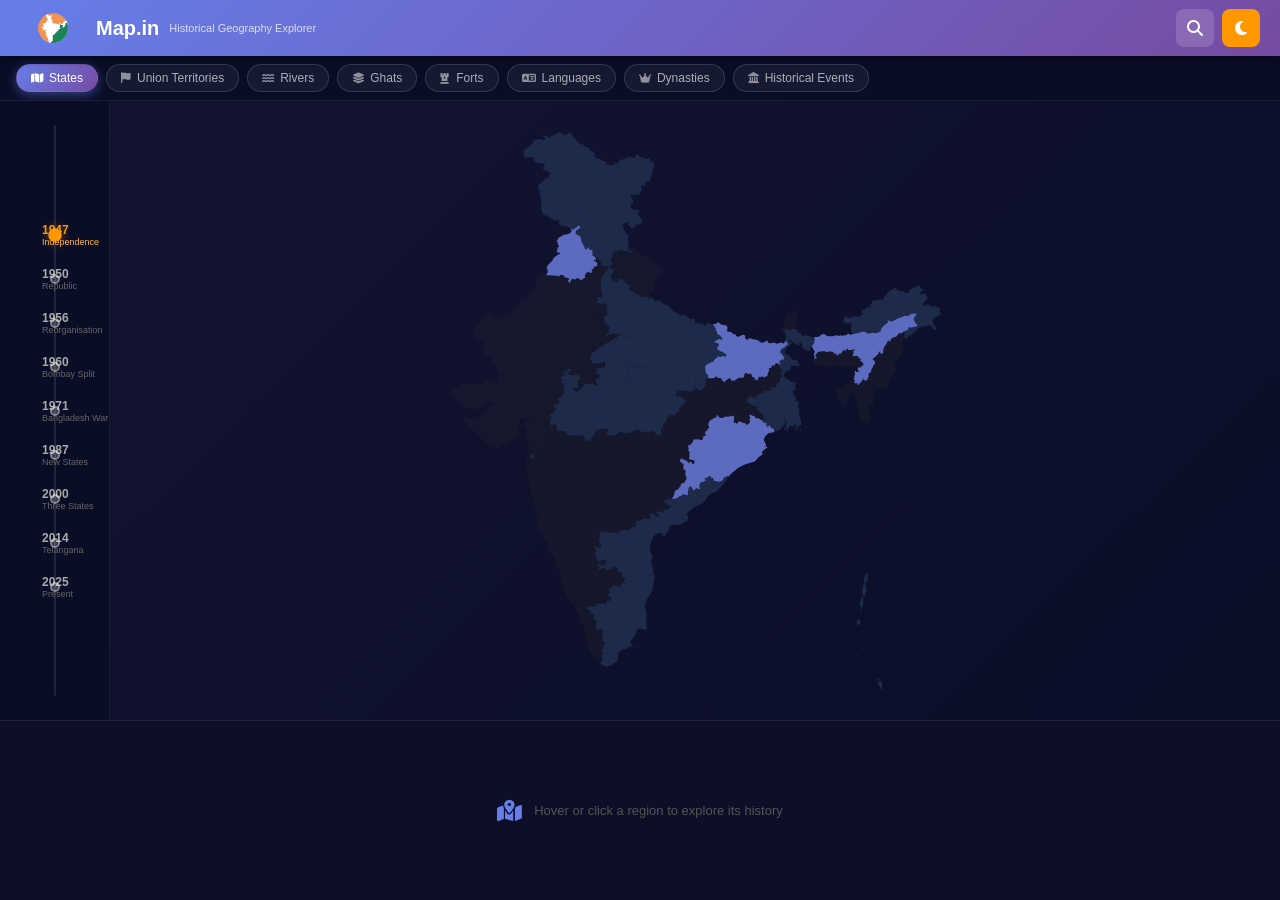
==== index.html @ 909acbf4 "logo - navbar" ====
<!DOCTYPE html>
<html lang="en">
<head>
  <meta charset="UTF-8">
  <meta name="viewport" content="width=device-width, initial-scale=1.0">
  <title>Map.in — Historical Geography Explorer</title>
  <link rel="stylesheet" href="https://cdnjs.cloudflare.com/ajax/libs/font-awesome/6.4.0/css/all.min.css">
  <link rel="stylesheet" href="style.css">
  <link rel="stylesheet" href="components/timeline.css">
  <link rel="stylesheet" href="components/tags.css">
  <link rel="stylesheet" href="components/search.css">
  <link rel="stylesheet" href="components/rivers.css">
</head>
<body class="dark">

  <!-- ── NAVBAR ── -->
  <nav class="navbar" id="navbar">
    <div class="navbar-brand">
      <div class="navbar-logo-container" style="position: relative; display: flex; align-items: center; justify-content: center; width: 66px; height: 66px; border-radius: 4px; overflow: hidden; flex-shrink: 0;">
        <img src="logo.png" alt="Logo" class="navbar-logo" style="height: 100%; width: 100%; object-fit: contain; padding: 4px;" onerror="this.style.display='none'; document.getElementById('navbarFallbackIcon').style.display='block';">
        <i id="navbarFallbackIcon" class="fas fa-map-marked-alt" style="display: none; color: #667eea; font-size: 20px;"></i>
      </div>
      <span class="navbar-title">Map.in</span>
      <span class="navbar-tagline">Historical Geography Explorer</span>
    </div>
    <div class="navbar-search-wrap">
      <div class="search-box" id="searchBox" style="display:none">
        <i class="fas fa-search"></i>
        <input type="text" id="searchInput" placeholder="Search states, rivers, forts…" autocomplete="off">
        <button id="searchClear"><i class="fas fa-times"></i></button>
        <div class="search-results" id="searchResults"></div>
      </div>
    </div>
    <div class="navbar-controls">
      <button class="nav-btn" id="searchToggleBtn" title="Search"><i class="fas fa-search"></i></button>
      <button class="nav-btn active" id="themeToggleBtn" title="Toggle theme"><i class="fas fa-moon"></i></button>
    </div>
  </nav>

  <!-- ── TAGS ROW — populated by components/tags.js ── -->
  <div class="tags-row" id="tagsRow"></div>

  <!-- ── MAIN LAYOUT ── -->
  <div class="app-body">

    <!-- LEFT: Timeline — populated by components/timeline.js -->
    <div id="standaloneTimeline"></div>

    <!-- CENTER: Map -->
    <main class="map-area" id="mapArea">
      <div class="map-loading" id="mapLoading"><i class="fas fa-spinner fa-spin"></i></div>
      <svg id="india-map" viewBox="0 0 432 488" preserveAspectRatio="xMidYMid meet">
        <g class="regions" id="mapRegions">
                    <path d="M368.5922718803613,239.9883983544513L368.9295172138229,241.23970066169045L368.2100605024375,243.4989926765191L368.165094457976,244.7482716429098L368.8845511693612,246.741254343901L368.72717001374576,248.51370578623175L369.5590418362849,249.25727282871833L369.71642299190034,251.5956918893612L369.1543474361306,253.1459951051233L367.535569835514,252.81855613663242L366.77114707966734,255.15323861573285L365.89430921266626,255.74197982002136L364.65774298997303,255.00057679457007L362.45440681135574,253.60432896332463L362.20709356681687,255.37130891461868L360.9030782774312,255.82918761626541L360.9930103663546,254.04074999855038L360.633282010662,250.8966101966913L359.576579965815,244.22234675038993L358.67725907658337,242.0734999593161L357.55310796504386,241.10801876359346L357.8453872540442,239.17576064138086L357.1708965871205,236.29610911790297L358.00276840965967,235.83412491994062L357.4406928538899,234.93186712868714L356.09171152004274,229.7970982469957L355.9792964088888,228.45073327985256L355.86688129773506,227.0593156758572L356.8561342758894,225.44587649969725L356.67627009804323,223.2115153828487L356.9460663648126,221.10768206720206L356.42895685350436,220.11037835966232L358.2950476986598,220.02170568994188L358.49739489873696,221.572924919763L359.9138252992768,221.196307865403L360.1836215660462,220.06604250396128L361.0829424552776,219.93302918637352L361.28528965535475,218.71333787437902L362.2295765890476,218.358382012636L363.2862786338949,215.7831025955789L363.84835418966463,217.29314401206744L365.2647845902043,217.75925407821552L366.92852823528256,217.40413226614857L367.1308754353597,220.28771220215162L366.43390174620527,222.19308523570663L369.8288381030543,223.30005079705575L370.503328769978,223.7205422561999L372.6167328596723,225.24687267504459L373.0663933042879,229.6867729644013L373.0214272598264,231.64969837594663L372.5268007707491,232.13463422627513L372.70666494859506,233.8750788802319L372.05465730390233,234.7997973266829L372.54928379297985,236.56005520728655L372.00969125944084,238.91213654592013L371.20030245913244,240.0103572813149L369.67145694743886,239.1977278572828Z" stroke-width="1.8" stroke-opacity="0" fill="#fff0e1" stroke="#f5c9b4" id="Mizoram" class="state" pointer-events="all" style="cursor: pointer;"></path>
          <path d="M175.77787322911945,406.15438543327946L173.95674842842573,409.00771993206286L173.55205402827164,409.23507232161984L173.55205402827164,409.87572383634495L173.30474078373277,410.6402397904577L172.49535198342437,410.5782573728726L171.03395553842324,411.77641703789357L172.83259731688622,412.31340909035265L172.81011429465548,412.4786232698357L172.65273313904004,413.201357266982L172.135623627732,415.6370734271328L172.2255557166552,417.1638315817245L172.90004638357868,418.62817471833455L173.55205402827164,422.3383458886653L173.46212193934844,425.20125313055644L171.9557594498856,425.0365320698666L171.596031094193,426.04535237589914L172.9899784725019,426.78638046610513L173.4396389171177,427.5684433389141L173.77688425057931,434.5598616263122L173.59702007273313,435.7103767191842L172.24803873888573,435.87471307424585L167.88633242611263,435.217333289769L166.64976620341963,435.19678869318244L164.87360744718717,436.51146251329055L164.2890488691869,437.8873714474537L164.64877722487927,439.18077577398367L162.78268637972383,441.68448116150796L162.7377203352621,441.72551481495145L162.71523731303137,442.1358325029054L162.6702712685701,442.17686238925717L160.66928229002974,444.57651911308255L159.9273425564138,445.97066173957364L159.477682111798,447.8562434320329L160.71424833449146,449.49531513947204L161.90584851272297,450.3965831739276L163.27731286880135,450.6013950548511L165.8853434475725,450.2122456017893L165.41319998072595,451.19530412193694L163.95180353572482,450.7037979817993L162.2655768684158,450.97003620326745L160.6917653122605,450.7652387745385L159.07298771164392,451.01099472722245L154.75624744333254,452.89474212447465L152.4854621980228,453.0994568390155L151.9009036200223,453.44745376980063L149.6076353524818,455.2280248903346L148.77576352994265,456.5784110524018L148.61838237432698,457.74438456554185L149.1130088634045,458.5420134706204L148.28113704086536,459.6053400813795L148.3485861075576,462.2627743655155L147.08953686263362,464.08137880401324L145.80800459547868,464.7351188130317L143.9194307280925,465.981107348469L143.22245703893782,467.28808980312874L140.20973206001236,467.6352084979439L139.71510557093484,468.57436948598524L138.09632797031827,468.3089693854432L134.9711878802384,467.0226323939488L132.99268192392924,465.36835931896246L135.3983653026237,462.18102576606793L135.5107804137774,461.1181868946985L134.04938396877628,458.685165450309L134.47656139116134,458.2556984029617L135.30843321370048,456.6397842739358L134.38662930223813,455.9441806029515L133.73462165754518,454.69596204523714L134.54401045785357,453.7954279807409L135.48829739154667,452.5671821544626L135.69064459162382,450.3965831739276L136.5449994363937,448.59389026813096L137.46680334785606,447.01601616677704L136.23023712516283,445.8681643967666L135.5107804137774,446.31913716483075L134.0044179243148,445.72466462143973L135.1735350803158,442.93585372885093L134.67890859123827,441.7665481254312L135.4208483248542,439.5092041166811L135.48829739154667,438.1132290534713L135.78057668054703,436.4703844873533L134.20676512439172,434.60095630486563L132.8802668127753,435.2378777966299L132.2957082347748,436.01850269529353L131.28397223438924,436.6552328033882L130.06988903392653,436.16228794387985L130.04740601169578,436.1417474616197L129.9574739227728,436.0595846408702L129.1031190780027,434.86806293483295L128.8333228112333,433.61458431250026L129.17056814469515,431.0243598654458L130.18230414508048,428.2474925455808L129.05815303354143,426.9304549575541L126.49508849923131,425.9012492447812L127.93400192200193,423.80092781975355L127.05716405500107,422.4825659118913L127.23702823284748,421.3904950394153L126.09039409907723,422.07049600164925L123.34746538692093,421.9674724130309L124.51658254292192,420.9371016437707L124.89879392084549,419.5972510926923L123.61726165369055,419.1642867307584L120.28977436353375,417.0813182858652L122.40317845322784,415.9672303758259L122.98773703122833,414.91476413112946L124.35920138730648,414.4193939349537L125.07865809869168,415.65770899972654L127.97896796646341,415.7196151065575L129.30546627807985,416.0703990837003L129.12560210023344,415.16242712180235L130.20478716731145,413.0568206154486L131.73363267900527,412.767732099406L133.17254610177565,413.3871826627191L135.8480257472395,412.850330889533L137.8490147257794,413.46976904236044L138.81578468170324,410.82618137602833L141.4912643271673,410.7022212632785L141.96340779401385,409.44174519680416L142.95266077216843,408.28424055267146L142.5254833497836,407.64333564675314L140.52449437124324,406.8782501717279L138.9731658373189,407.0023280516838L138.4785393482416,406.3198518522173L139.6476565042426,405.5958852977216L140.5919434379357,404.4579556927715L140.88422272693606,402.6365824500783L140.1872490377816,402.2432198855558L140.38959623785877,399.92363921631704L142.41306823862965,399.8614883998184L143.19997401670707,398.70115479630374L143.76204957247683,396.9392591880378L144.2791590837851,396.87705968605474L145.20096299524744,396.56604682416724L145.94290272886337,397.3953576450434L147.08953686263362,397.1465834776219L148.2136879741729,398.203761094275L149.6526013969435,398.53536410504523L150.6868204195598,399.9650725353037L152.30559802017638,400.54509213272604L154.9585946434097,398.203761094275L155.1159757990249,397.2709726028056L155.38577206579453,395.05208434784544L157.29682895541146,394.0977666392871L159.36526700064405,393.4752540092643L160.87162949010667,393.620516267623L163.34476193549358,394.61644778743164L164.40146398034085,393.3299860751252L164.31153189141764,392.54128948551477L165.12092069172581,393.06018769518107L167.39170593703557,392.0845988743573L166.9195624701888,389.86261367117527L168.8531023820367,389.8002956033107L168.80813633757498,390.75572264400955L170.98898949396175,390.4441977459441L171.28126878296212,391.56556368987776L172.6302501168093,391.295636495247L172.85508033911697,390.13264634981897L174.85606931765733,389.4263648472654L176.20505065150473,386.7869808065768L176.81209225173575,387.5353482202108L178.8130812302761,387.51456233296904L179.59998700835354,386.391946395858L180.45434185312342,388.20043351815L180.72413811989304,390.75572264400955L180.07213047520008,392.76961365051005L179.33019074158415,397.0636551244569L179.3976398082766,398.2452130490322L178.09362451889092,402.01546547639055L177.6889301187366,403.79573616008565Z" stroke-width="1.8" stroke-opacity="0" fill="#fff0e1" stroke="#f5c9b4" id="Tamil Nadu" class="state" pointer-events="all" style="cursor: pointer;"></path>
          <path d="M111.09421827114147,265.6621308451458L107.76673098098445,265.81407928449573L105.24863249113628,265.31478257953853L103.71978697944269,264.51133931372397L102.91039817913429,262.86014275602156L100.1225034225165,261.79492469904255L98.84097115536156,262.09932332841703L96.00811035428228,261.3165020342865L94.86147622051226,260.3375975372823L95.1537555095124,257.398350411083L94.09705346466512,256.61390565516456L93.80477417566499,255.52394551983252L91.57895497481695,257.04974198633124L89.60044901850756,256.78825030177217L88.83602626266088,255.74197982002136L89.26320368504571,254.45527112511826L89.24072066281497,252.64390235680003L88.22898466242941,251.26802475502126L88.45381488473731,250.35029928806267L90.22997364096977,250.91845983306354L90.61218501889289,248.99486601565394L89.19575461835325,249.34473483659679L88.29643372912187,247.2665741607115L89.64541506296905,247.72612596358795L91.30915870804756,245.77784103166402L93.01786839758756,245.90924053126577L93.35511373104919,244.37575461480566L94.27691764251153,243.01662297453777L94.20946857581907,241.56887033362534L93.22021559766449,241.74440701997742L92.1410305305867,239.13182553649392L93.10780048651077,238.2968878502532L94.883959242743,238.73636918582042L98.23392955513009,236.56005520728655L95.22120457620463,234.95387796531952L95.85072919866684,233.36851470106518L98.79600511090007,231.4071886640163L99.89767320020883,231.25284978267752L100.99934128951713,229.42196863275268L101.26913755628675,227.83243980999953L100.70706200051723,226.08698149088036L101.76376404536427,223.41071473313826L100.36981666705515,221.2627747080008L100.7969940894402,220.64233393146185L100.18995248920874,220.13254592818816L98.52620884413068,220.1547132571883L98.93090324428476,218.60242078962796L100.01008831136255,217.22654815781567L99.42552973336205,216.49384997521207L97.69433702159154,216.27176811965217L98.99835231097722,214.60537947340043L98.79600511090007,213.3824891955212L99.26814857774662,212.18111221241656L100.50471480044007,213.8272621668114L102.03356031213343,212.87087910758856L101.80873008982553,211.7137164826724L100.10002040028576,211.15715130844973L99.58291088897772,209.53109699146876L100.70706200051723,209.0407942008415L101.53893382305637,210.19949816254245L102.70805097905713,210.39997503206564L103.85468511282738,209.8876053808561L103.8097190683659,208.43889449815975L104.95635320213614,207.30147712021056L107.31707053636887,207.59146869830084L107.09224031406097,208.66184146665967L104.84393809098219,211.9808130508498L108.84591604806246,213.07108980973862L110.21738040414061,212.71514592873683L111.09421827114147,213.04884515750535L113.67976582768188,211.7582350403839L114.2643244056826,213.29352284500686L115.68075480622201,215.2943194312777L115.38847551722188,216.91573871267303L113.70224884991262,216.7603161962095L112.84789400514273,217.67047942288724L114.10694325006693,220.11037835966232L113.18513933860459,221.75013263322847L114.44418858352878,223.14511133332928L112.4656826272194,224.6055083557327L109.8126860039863,223.6541545501911L108.93584813698567,225.37954400932404L110.44221062644829,226.37430927608494L110.7120068932179,227.3465094833473L112.28581844937298,228.119527361905L113.81466396106657,226.19749686999472L115.92806805076088,225.71118529392055L117.45691356245447,222.9901602519932L118.71596280737867,222.63594269368355L118.58106467399398,220.93041901026214L119.97501205230265,220.68665734207815L121.5713066306887,220.11037835966232L124.26926929838328,220.77530129452293L125.23603925430712,220.68665734207815L126.31522432138513,219.71132114683058L126.78736778823145,220.97473620742227L128.63097561115615,222.17093986645227L129.80009276715737,221.94947308761192L130.4071343673886,220.64233393146185L129.53029650038775,219.66697666109485L129.08063605577195,218.2918209233198L129.26050023361813,217.0267475314228L128.85580583346427,215.44985411948062L129.50781347815723,215.20543711093757L131.21652316769678,216.6270874483855L132.5655045015444,215.0721063241832L132.04839499023615,212.62615013878042L130.7668627230812,211.80275261269435L129.41788138923403,212.0475816528899L128.67594165561786,211.02355272093314L130.81182876754292,210.02127966223958L129.50781347815723,208.52807627351444L129.7326437004649,207.2345499877598L131.55376850115886,206.67673630965936L132.81281774608283,207.01144328844862L134.11683303546852,206.09644397322825L135.5107804137774,206.0294762520095L136.14030503623962,206.5874715974225L137.33190521447136,205.96250627111868L137.60170148124098,204.26517817618077L136.9496938365478,201.22420824429963L136.16278805847037,200.88851913092162L134.99367090246915,201.73882010620457L134.83628974685394,202.72291982042339L132.76785170162134,202.43221430333296L130.74437970085046,203.28184836137234L129.44036441146477,202.499304001376L128.04641703315588,202.70055938102786L126.6974356993087,202.2309314876798L125.5732845877692,201.2689624551254L124.42665045399872,199.3212092357315L124.24678627615253,196.9903102884008L124.87631089861475,194.252419556946L126.29274129915439,193.10674233294566L127.37192636623195,193.21909370751172L128.42862841107922,192.5224095842063L129.3729153447723,191.08329564260998L130.0923720561575,190.09327874529941L131.5312854789281,189.48551499157264L133.30744423516035,188.11170730662718L135.53326343600838,187.2328525180992L137.06210894770197,185.6318430311929L137.9839128591641,185.00008755688083L139.46779232639642,184.86468397843328L142.50300032755263,182.78728088915636L143.64963446132288,182.58393387283974L144.8412346395546,180.79805570744838L146.25766504009448,180.2099269173329L147.56168032948017,180.52663455691493L147.89892566294202,178.55765479531544L149.51770326355881,177.94617042733995L151.51869224209872,177.33448564016356L152.05828477563773,178.19531785965967L154.26162095425502,179.0783910963238L157.7240063777965,178.98783867777342L159.07298771164392,180.16467860276208L161.05149366795308,180.59449352444204L160.80418042341466,182.1093721422248L162.94006753533927,184.39069518220964L162.98503357980098,186.06041443306088L160.87162949010667,188.3820426680805L161.11894273464554,190.25081563943877L160.1971388231832,191.15077819093682L160.03975766756753,192.38753838713353L159.27533491172085,193.03932836551178L157.47669313325787,196.18280999678103L158.1736668224121,197.81989188029127L156.8022024663344,198.0664561097849L155.9253645993333,198.80596179442637L152.8901565981771,198.60430622092792L152.41801313133033,199.25401075259998L152.37304708686884,200.14980075221837L152.05828477563773,200.68707808871193L151.47372619763723,200.55277256290827L151.24889597532956,200.86613781456367L151.24889597532956,201.13469676161787L151.3163450420218,202.566391413337L151.9908357089455,204.55561380279602L152.82270753148464,205.9178583615714L151.74352246440685,206.2973335838446L151.20392993086784,206.52052043187786L151.1814469086371,206.78831156297593L151.33882806425277,207.7029926782419L148.77576352994265,209.909885047366L149.04555979671227,210.4667962001878L150.30460904163624,213.3602479754668L150.1921939304823,216.80472384052575L151.6760733977144,218.0255548696034L151.0915148197139,218.77988523697832L151.96835268671475,219.82217816381473L153.63209633179304,217.75925407821552L154.8686625544865,218.358382012636L156.5773722440265,220.39853807261665L158.10621775571985,221.17415177389626L160.53438415664505,218.44712675831806L160.8266634456454,217.33754003906057L160.7367313567222,216.93794096062277L159.7025123341059,216.64929284551118L160.26458788987543,215.22765805627142L159.23036886725913,213.7160781042428L157.29682895541146,214.3830907794068L157.7240063777965,212.6706485249627L157.56662522218107,210.17722171690622L156.19516086610292,209.5533806263865L155.54315322140997,208.59495999037682L155.65556833256414,206.7436822131175L154.46396815433218,204.44391284074004L153.78947748740848,203.41596763802636L155.94784762156405,201.67170446403247L157.63407428887353,202.16383264027468L157.00454966641132,200.4632304332613L159.25285188948988,199.52279082718655L160.10720673426,199.9034993806925L159.18540282279764,201.6269594291178L160.3770030010296,202.29802804698835L159.05050468941317,204.86834294836825L159.18540282279764,205.33734405868904L159.9273425564138,204.53327411505444L161.88336549049222,204.28752089294233L162.87261846864703,206.11876604490465L164.55884513595606,206.0517990767994L165.7054792697263,205.47132398487923L165.43568300295715,204.9800199544856L165.25581882511074,204.91301450679902L165.05347162503335,203.95235361647195L164.82864140272568,203.46067203741575L165.0759546472641,202.6334765397201L166.13265669211137,202.54402919666137L167.3692229148046,203.77357448215753L166.69473224788112,205.136357181871L166.9195624701888,206.16340943527427L168.178611715113,206.60978815135434L169.32524584888324,205.11402404783905L170.85409136057683,205.9401824419195L171.9557594498856,205.62762245409385L173.30474078373277,206.2973335838446L173.52957100604067,204.7566596413032L176.13760158481227,202.34275781561223L177.19430362965932,202.20856545946924L178.90301331919932,201.44796909848702L180.29696069750798,201.58221337525544L180.22951163081575,203.2594942619557L181.60097598689367,203.95235361647195L181.98318736481724,205.06935702425443L180.83655323104722,205.8955340300563L179.93723234181562,206.94450639939396L179.53253794166108,207.5022450183834L180.67917207543155,207.68068838170717L181.55600994243218,206.7659970132791L182.68016105397146,208.2828168009213L183.01740638743354,207.2345499877598L184.36638772128072,206.43124870171494L186.16502949974392,206.83293991104978L186.29992763312862,205.98482984918786L188.07608638936085,204.86834294836825L188.57071287843837,206.83293991104978L187.8737391892837,207.36840200246638L188.30091661166875,209.0630832999944L189.55996585659295,208.43889449815975L190.8639811459784,208.66184146665967L192.1230303909026,209.46424459755315L192.7075889689031,209.30824698927938L194.23643448059693,207.03375508425228L194.43878168067408,205.20335507314826L196.1250083479831,205.7615827654164L197.69881990413842,205.49365309208832L198.30586150436966,204.84600679110542L199.56491074929363,205.2926820703011L200.1719523495251,206.8998805551363L202.0155601724498,207.83681321461017L203.47695661745092,208.08212753183136L204.21889635106686,210.39997503206564L206.4447155519149,210.86767646549896L208.24335733037788,211.2462120963409L209.43495750860984,214.27193727601372L211.21111626484208,214.4720091863975L211.21111626484208,213.53817087638868L212.7624447987664,213.13782229486714L214.9208149329222,212.80413778964464L215.46040746646122,213.7827892758766L216.42717742238506,213.69384055756348L216.78690577807788,214.7609670389707L216,216.0496619980794L215.5503395553842,217.93679180041983L216.38221137792334,218.09212463847297L216,221.39570195115408L214.83088284399923,221.99376834726996L217.01173600038555,224.67186558224176L215.25806026638406,225.35743270862667L214.40370542161395,226.66159743062695L212.38023342084307,227.5232244989087L208.89536497507106,226.92675135483387L208.13094221922393,226.41851003224383L206.2648513740687,227.01512850484846L205.16318328475995,226.2859049496139L203.90413403983598,226.13118834659565L202.2628734169882,227.14768721058402L201.026307194295,226.63949974793672L200.1719523495251,225.2689851524994L199.227665415832,225.9101446773575L199.34008052698596,226.68369487904596L200.59912977190993,228.5390460075647L199.38504657144745,229.4661050078696L199.34008052698596,231.89218022226925L201.49845066114153,231.29694775870172L202.42025457260388,231.8480946854454L203.83668497314352,231.53947014451995L204.84842097352907,233.45662151261507L206.5796136852996,233.72091998100075L207.99604408583946,235.06392873366076L206.87189297429995,238.42874169653413L204.21889635106686,238.82425466291818L204.3313114622208,240.36166969947817L203.02729617283535,241.8541102221863L201.76824692791092,242.09543771126374L202.03804319468054,243.82781977773777L201.1162392832182,245.25216408295194L201.0712732387567,245.3616905377184L199.90215608275548,246.23770477966417L199.49746168260117,247.46353669894637L197.3390915484456,248.22933445700005L195.18072141429002,247.6604815874491L194.01160425828903,248.7105567512076L193.20221545798063,248.2074582187015L191.98813225751792,249.08233841932707L192.10054736867187,251.3772525043865L191.02136230159408,252.1853710286345L190.41432070136307,255.0660045616135L188.9978903008232,254.25892858277388L187.89622221151444,257.6379874741467L188.0985694115916,258.6180564427656L187.67139198920677,259.7718163536691L186.77207109997494,259.7718163536691L186.16502949974392,261.3599991470084L186.50227483320577,264.33758500130074L185.37812372166627,266.55197254752545L184.79356514366577,266.7472578617716L183.42210078758762,265.5752986776284L181.8707722536633,264.85880861040016L181.17379856450884,263.5338005046621L179.59998700835354,262.0558402913773L177.44161687419773,262.16454633377396L176.63222807388956,263.055741196677L174.45137491750302,263.5338005046621L171.82086131650067,262.2949867653879L168.87558540426744,263.2730532301903L168.4484079818826,262.4036814447588L168.24606078180545,261.1642556092064L166.71721527011186,261.1642556092064L164.40146398034085,260.46814244401054L164.24408282472518,261.5774722777289L162.08571269056938,262.25150744789653L160.57935020110654,262.0558402913773L159.72499535633665,262.49063347171574L159.477682111798,263.9031417994257L154.84617953225575,264.1203736589941L153.76699446517773,263.4686164629562L152.62036033140748,263.96831351258334L152.41801313133033,262.79493956616363L151.29386201979105,262.5123709624061L149.54018628578933,263.09920525066366L148.8432125966351,263.92486590912625L146.6848424624793,265.16280127333005L144.54895535055425,265.74895974848255L143.334872150092,265.3582039711842L139.80503765985804,265.5535901255982L138.72585259278026,265.90090247803136L138.23122610370297,263.07747332665L140.0073848599352,263.4903446825006L139.53524139308888,260.685700655545L138.59095445939533,259.6412314632642L135.66816156939308,259.83710598439757L134.63394254677678,260.9249906914684L132.45308939039046,260.5551682229161L132.13832707915913,260.79447196891806L131.89101383462048,260.9467430852385L131.64370059008206,261.0990040305394L131.5312854789281,260.8814852811474L130.11485507838825,262.38194292188825L129.41788138923403,262.12106453687977L128.338696322156,262.99054357083503L128.36117934438676,264.4896207419155L125.97797898792305,266.5736717289267L126.58502058815475,267.3763986401044L126.00046201015402,268.8943126460534L124.0444390760756,268.78592304068036L123.8645748982292,269.479529481531L122.47062751992007,270.60620087741404L119.30052138537894,270.5628773920299L119.18810627422499,267.78850185591307L118.2438193405319,265.9443128517437L116.64752476214608,265.9877224102602Z" stroke-width="1.8" stroke-opacity="0" fill="#fff0e1" stroke="#f5c9b4" id="Madhya Pradesh" class="state" pointer-events="all" style="cursor: pointer;"></path>
          <path d="M172.81011429465548,294.0802899650972L171.88831038319313,293.60828274047594L167.88633242611263,295.3028059785232L166.3350038921883,294.12319531642106L164.67126024711,293.865752221271L163.74945633564766,295.9459975097123L162.37799197956974,294.80958144369424L160.01727464533678,294.53075965343004L160.30955393433715,292.87864235534573L158.8931235337975,292.3634740927217L158.6233272670279,291.22543443707144L154.71128139887082,290.3447074875358L152.59787730917674,290.40916149935356L151.8559375755608,289.3776964312693L150.75426948625227,288.88330059587133L151.60862433102193,290.92473345138L151.29386201979105,291.97702823496L150.30460904163624,292.3205386148391L150.75426948625227,293.65119615408014L150.79923553071376,295.6029824072024L149.36032210794315,296.43900022765195L149.09052584117376,298.17446447106767L148.82072957440437,299.395008135298L146.86470664032572,298.88116616423434L145.42579321755534,297.76748666660114L144.23419303932337,298.36722072773574L144.18922699486188,300.2939832584313L143.26742308339954,301.9626734214149L143.94191375032324,304.52778378512915L145.49324228424734,305.5317614246396L143.89694770586152,306.1296920331829L143.1325249500146,308.02935045477244L142.27817010524473,308.28537903189954L142.41306823862965,309.991601073371L140.3221471711663,310.0982033786218L140.1422829933199,311.69672404844084L139.26544512631926,312.8470646176613L139.6476565042426,314.0820644185967L138.3886072593184,314.5503638720703L137.55673543677926,313.9330429162161L137.62418450347172,312.52757531400954L136.20775410293209,311.7606448813965L135.4433313470854,312.05892182099956L135.1735350803158,312.86836254626604L132.49805543485195,316.27385554479633L130.83431178977366,315.6994806846033L130.38465134515786,316.78430856963826L130.8567948120044,317.9749919944694L130.15982112284973,318.4638716117512L130.36216832292712,319.9087425726369L128.2487642332328,320.50346770989375L127.73165472192477,320.1636405742418L128.47359445554093,321.28915690173204L127.3494433440012,321.9897174869891L126.92226592161637,323.5175966334206L126.49508849923131,322.9659598241531L124.53906556515267,322.3080952848776L124.0444390760756,323.8570108987007L123.145118186844,324.1115443718832L121.72868778630436,324.8325960536707L121.70620476407362,326.78274345349035L122.31324636430463,327.3124403099387L122.47062751992007,329.17618098117003L120.22232529684129,328.392712737739L117.95154005153177,328.8374105520343L115.83813596183768,329.0491468244974L115.2985434282989,327.84203738422815L114.10694325006693,328.2868219818396L111.45394662683384,326.67679208825695L110.57710875983321,328.1173885046705L111.02676920444901,329.3243802917495L111.76870893806495,329.8112663085058L111.34153151567989,331.35604764336426L112.03850520483456,332.24444673844187L111.92609009368039,334.33744160267224L109.92510111514025,334.4853735317836L108.98081418144716,334.1895020868333L107.15968938075343,334.696691708251L106.26036849152183,334.696691708251L106.0355382692137,336.13324608585606L104.82145506875145,336.42891896263467L103.4499907126733,334.7600841461107L100.70706200051723,336.13324608585606L100.95437524505564,337.50575903981166L99.94263924467032,337.50575903981166L97.67185399936079,338.3922702636092L96.70508404343695,340.4175760379173L95.8282461764361,340.86042610897977L95.44603479851253,339.616059271383L92.07358146389424,340.86042610897977L92.32089470843289,342.39934215564455L92.09606448612521,344.3587269167076L92.92793630866436,345.3484658903204L94.50174786481944,345.53795319410347L94.50174786481944,347.09550870021513L92.90545328643361,348.14745754022647L94.25443462028079,348.75742110718363L93.13028350874151,350.81777654426855L92.52324190851004,352.96076267340675L90.94943035235497,353.25478217715886L90.52225292996968,352.70872376518497L89.24072066281497,353.63276634512624L89.1732715961225,354.68248154546563L87.30718075096706,355.29115460849647L86.54275799512038,353.2967826895309L85.59847106142706,353.17077944756636L82.81057630480927,353.5067767316349L81.39414590426986,350.7337075076276L80.24751177049961,350.3133278073674L78.78611532549826,345.18002271110595L78.15659070303627,343.79000567715116L77.84182839180517,341.239959090874L77.90927745849763,339.93247351358445L77.23478679157415,338.16011472352744L77.41465096942034,337.0201745538279L76.80760936918887,335.68968030816086L77.09988865818923,334.25290566578303L76.98747354703528,332.24444673844187L76.02070359111121,329.93826630476786L76.33546590234232,329.07031957999726L75.43614501311072,328.09620860424155L75.34621292418797,325.0446345519327L73.39018999010932,318.888913027936L72.33348794526205,316.6779721268407L72.28852190080056,314.84833013741405L73.16535976780119,314.5077945673256L71.47913310049216,313.1239244569379L71.1868538114918,311.4410253651083L71.77141238949253,310.22612048051855L70.62477825572228,307.77329694908633L70.80464243356846,306.21509951831786L70.33249896672191,305.2113850766203L69.83787247764462,304.5705141286223L70.3774650111834,302.3476022081399L69.59055923310598,301.0856764485497L69.568076210875,298.9882251001346L69.77042341095216,298.36722072773574L68.6013062549514,294.7023459465084L68.55634021048968,293.0288797975515L67.6570193212583,290.06538744305016L67.79191745464277,288.5393147749173L68.80365345502832,287.9372243010922L68.44392509933573,286.34527654727094L69.43317807749031,285.44127939184284L70.87209150026092,283.95541555045895L72.17610678964661,284.23543007389594L72.2210728341081,285.505861680397L74.76165434618724,286.1515909311974L75.84083941326503,285.61349504214576L76.40291496903478,285.59196874830667L77.14485470265072,284.2138916369992L78.85356439219072,284.30004424326154L78.67370021434431,281.4553955188571L79.6179871480374,279.7297378646218L79.68543621472986,278.3483203019426L78.7186662588058,277.72210335817573L79.7079192369606,276.209868716718L81.7763572821932,277.70050674738934L82.33843283796296,278.65057334408L83.68741417181013,278.65057334408L85.05887852788828,277.7652959947034L85.59847106142706,276.0585924836837L86.2279956838895,276.14503722256995L86.58772403958187,274.3290369398761L85.80081826150422,272.8579210614112L85.21625968350395,271.84058389546976L85.21625968350395,271.8189336445579L84.60921808327248,271.6673763040509L84.5192859943495,271.34257764751965L83.57499906065641,270.5628773920299L82.54078003804011,269.37116706610857L84.72163319442643,269.06772553304796L84.83404830558038,267.5499246969801L86.58772403958187,267.072696816181L86.83503728412052,265.5752986776284L88.11656955127569,264.7719461996339L90.52225292996968,264.51133931372397L92.16351355281745,263.94658981350665L91.48902288589375,262.94707745684065L89.84776226304643,262.8384085655481L87.1722826175826,263.55552810731183L87.1722826175826,263.57725550436294L85.0139124834268,263.59898269583147L84.69915017219569,261.64271017786166L85.68840315035027,260.533412090034L84.85653132781113,259.79357977235304L84.74411621665718,258.530956389162L86.54275799512038,258.00828567001014L89.60044901850756,256.78825030177217L91.57895497481695,257.04974198633124L93.80477417566499,255.52394551983252L94.09705346466512,256.61390565516456L95.1537555095124,257.398350411083L94.86147622051226,260.3375975372823L96.00811035428228,261.3165020342865L98.84097115536156,262.09932332841703L100.1225034225165,261.79492469904255L102.91039817913429,262.86014275602156L103.71978697944269,264.51133931372397L105.24863249113628,265.31478257953853L107.76673098098445,265.81407928449573L111.09421827114147,265.6621308451458L116.64752476214608,265.9877224102602L118.2438193405319,265.9443128517437L119.18810627422499,267.78850185591307L119.30052138537894,270.5628773920299L122.47062751992007,270.60620087741404L123.8645748982292,269.479529481531L124.0444390760756,268.78592304068036L126.00046201015402,268.8943126460534L126.58502058815475,267.3763986401044L125.97797898792305,266.5736717289267L128.36117934438676,264.4896207419155L128.338696322156,262.99054357083503L129.41788138923403,262.12106453687977L130.11485507838825,262.38194292188825L131.5312854789281,260.8814852811474L131.64370059008206,261.0990040305394L131.89101383462048,260.9467430852385L132.13832707915913,260.79447196891806L132.45308939039046,260.5551682229161L134.63394254677678,260.9249906914684L135.66816156939308,259.83710598439757L138.59095445939533,259.6412314632642L139.53524139308888,260.685700655545L140.0073848599352,263.4903446825006L138.23122610370297,263.07747332665L138.72585259278026,265.90090247803136L139.80503765985804,265.5535901255982L143.334872150092,265.3582039711842L144.54895535055425,265.74895974848255L146.6848424624793,265.16280127333005L148.8432125966351,263.92486590912625L149.54018628578933,263.09920525066366L151.29386201979105,262.5123709624061L152.41801313133033,262.79493956616363L152.62036033140748,263.96831351258334L153.76699446517773,263.4686164629562L154.84617953225575,264.1203736589941L159.477682111798,263.9031417994257L159.72499535633665,262.49063347171574L160.57935020110654,262.0558402913773L162.08571269056938,262.25150744789653L164.24408282472518,261.5774722777289L164.40146398034085,260.46814244401054L166.71721527011186,261.1642556092064L168.24606078180545,261.1642556092064L168.4484079818826,262.4036814447588L168.87558540426744,263.2730532301903L171.82086131650067,262.2949867653879L174.45137491750302,263.5338005046621L176.63222807388956,263.055741196677L177.44161687419773,262.16454633377396L179.59998700835354,262.0558402913773L181.17379856450884,263.5338005046621L181.8707722536633,264.85880861040016L183.42210078758762,265.5752986776284L184.79356514366577,266.7472578617716L185.37812372166627,266.55197254752545L184.68115003251182,268.243899348228L182.47781385389453,269.046049627439L182.11808549820194,270.28125519830496L182.47781385389453,272.92284256151237L183.691897054357,272.83628016414497L183.91672727666514,274.5885506642957L184.1865235434343,276.9445023831133L183.30968567643367,278.4130920196855L184.72611607697354,278.32672934026704L184.34390469904997,281.34757805026777L184.86101421035823,282.29620696045447L181.46607785350898,283.67536884329616L182.00567038704799,285.3766953991411L183.08485545412577,285.24752229959677L183.66941403212627,285.9363667516583L183.44458380981837,288.4533108385035L182.54526292058677,290.2157944473971L183.691897054357,290.3447074875358L183.9392102988959,291.2683887574663L185.5355048772817,292.14878932807136L186.16502949974392,293.5009959963532L188.8180261229768,295.00259383908593L188.18850150051458,297.4247180004906L186.70462203328293,298.6242063924207L184.65866701028108,298.2815530809514L184.14155749897282,296.9104782590516L182.74761012066392,297.85317161362866L181.44359483127823,300.18697895462606L180.54427394204663,300.8503336990302L180.4993078975849,302.0054461237708L179.64495305281525,303.9935951878714L180.7915871865855,305.4676893045989L179.68991909727674,306.748833118846L179.71240211950771,307.45319497145044L177.39665082973625,308.0720236147391L175.93525438473512,306.6634430578111L174.38392585081078,305.80938909539L175.08089953996523,305.1900252530876L174.76613722873412,302.5614267274125L173.57453705050239,301.5135171753282L174.60875607311846,300.6363670325046L175.32821278450388,296.8890493416166L174.83358629542658,295.77449577791907L173.66446913942536,295.1527043752976Z" stroke-width="1.8" stroke-opacity="0" fill="#fff0e1" stroke="#f5c9b4" id="Maharashtra" class="state" pointer-events="all" style="cursor: pointer;"></path>
          <path d="M205.32056444037562,286.7326019392257L204.26386239552858,285.85027178905193L203.22964337291228,286.689568800756L203.22964337291228,286.71108546420237L202.77998292829625,288.25979103151303L203.1397112839893,289.03377934799676L204.6011077289902,289.7000753384096L204.84842097352907,290.6025135068488L206.01753812953007,290.7743693372183L205.92760604060686,293.3078682953254L205.47794559599083,295.1955914589453L206.5346476408381,295.04548347555584L206.91685901876144,296.4175673234107L207.8386629302238,296.43900022765195L207.43396853006948,299.9515537585971L208.08597617476266,301.214036139142L208.67053475276293,304.3568553860261L207.6587987523776,304.6132437698453L207.389002485608,306.38590611835997L206.39974950745318,307.17574167819885L203.58937172860487,308.3707163557692L203.7467528842203,309.7783835813269L201.67831483898772,312.1228339647078L201.38603554998758,313.1239244569379L200.0370542161404,313.23040138013846L198.148480348754,314.89089405277133L198.08103128206176,316.2313134453493L197.4290236373688,317.80492631959953L197.45150665959954,318.95266352806374L196.2374234591373,320.2486013062439L196.19245741467557,321.41654480746115L194.25891750282767,321.52269689282633L192.79752105782632,320.80078193469564L191.60592087959458,321.7349887910929L190.59418487920925,321.77744520815463L189.91969421228555,317.8687021941131L190.05459234567002,316.0398657125112L188.39084870059196,316.44401725113886L188.18850150051458,315.42288623743144L186.77207109997494,315.97604678746836L186.6596559888212,313.8265939175697L186.030131366359,311.8032579175971L185.01839536597345,310.5032530175455L182.3429157205096,308.8400222210896L181.12883252004713,309.13862791742974L179.71240211950771,307.45319497145044L179.68991909727674,306.748833118846L180.7915871865855,305.4676893045989L179.64495305281525,303.9935951878714L180.4993078975849,302.0054461237708L180.54427394204663,300.8503336990302L181.44359483127823,300.18697895462606L182.74761012066392,297.85317161362866L184.14155749897282,296.9104782590516L184.65866701028108,298.2815530809514L186.70462203328293,298.6242063924207L188.18850150051458,297.4247180004906L188.8180261229768,295.00259383908593L186.16502949974392,293.5009959963532L185.5355048772817,292.14878932807136L183.9392102988959,291.2683887574663L183.691897054357,290.3447074875358L182.54526292058677,290.2157944473971L183.44458380981837,288.4533108385035L183.66941403212627,285.9363667516583L183.08485545412577,285.24752229959677L182.00567038704799,285.3766953991411L181.46607785350898,283.67536884329616L184.86101421035823,282.29620696045447L184.34390469904997,281.34757805026777L184.72611607697354,278.32672934026704L183.30968567643367,278.4130920196855L184.1865235434343,276.9445023831133L183.91672727666514,274.5885506642957L183.691897054357,272.83628016414497L182.47781385389453,272.92284256151237L182.11808549820194,270.28125519830496L182.47781385389453,269.046049627439L184.68115003251182,268.243899348228L185.37812372166627,266.55197254752545L186.50227483320577,264.33758500130074L186.16502949974392,261.3599991470084L186.77207109997494,259.7718163536691L187.67139198920677,259.7718163536691L188.0985694115916,258.6180564427656L187.89622221151444,257.6379874741467L188.9978903008232,254.25892858277388L190.41432070136307,255.0660045616135L191.02136230159408,252.1853710286345L192.10054736867187,251.3772525043865L191.98813225751792,249.08233841932707L193.20221545798063,248.2074582187015L194.01160425828903,248.7105567512076L195.18072141429002,247.6604815874491L197.3390915484456,248.22933445700005L199.49746168260117,247.46353669894637L199.90215608275548,246.23770477966417L201.0712732387567,245.3616905377184L201.1162392832182,245.25216408295194L202.03804319468054,243.82781977773777L201.76824692791092,242.09543771126374L203.02729617283535,241.8541102221863L204.3313114622208,240.36166969947817L204.21889635106686,238.82425466291818L206.87189297429995,238.42874169653413L207.99604408583946,235.06392873366076L206.5796136852996,233.72091998100075L204.84842097352907,233.45662151261507L203.83668497314352,231.53947014451995L202.42025457260388,231.8480946854454L201.49845066114153,231.29694775870172L199.34008052698596,231.89218022226925L199.38504657144745,229.4661050078696L200.59912977190993,228.5390460075647L199.34008052698596,226.68369487904596L199.227665415832,225.9101446773575L200.1719523495251,225.2689851524994L201.026307194295,226.63949974793672L202.2628734169882,227.14768721058402L203.90413403983598,226.13118834659565L205.16318328475995,226.2859049496139L206.2648513740687,227.01512850484846L208.13094221922393,226.41851003224383L208.89536497507106,226.92675135483387L212.38023342084307,227.5232244989087L214.40370542161395,226.66159743062695L215.25806026638406,225.35743270862667L217.01173600038555,224.67186558224176L218.99024195669494,226.13118834659565L221.10364604638903,226.13118834659565L222.8123557359288,225.31320940126614L224.610997514392,222.41452584882916L226.11736000385486,222.6802232120328L227.33144320431734,224.36218035573995L228.16331502685648,226.2638032816111L230.1418209831661,226.94884599338133L231.15355698355143,230.32657898710443L233.55924036224587,230.98824255043223L234.7058744960159,229.92948093797713L234.68339147378515,232.02443131085795L233.91896871793847,233.91912222297583L235.56022934078578,234.75577223713685L235.020636807247,237.35169797588736L235.40284818517057,238.27491142164945L237.0890748524796,240.405579728637L239.96690169802037,240.4275344081202L240.30414703148222,241.23970066169045L239.22496196440443,242.46834553154054L238.77530151978885,243.71821626484558L237.96591271948046,245.01118655356788L236.70686347455626,245.88734116252078L235.6951274741707,245.86544157465636L234.6159424070927,246.8944856115864L234.63842542932343,247.61671758132377L235.1555349406317,248.55745196428205L234.6159424070927,250.10987980142187L232.4575722729371,250.54698672957738L231.5582513837055,251.33356204939224L228.99518684939585,252.7748939746333L227.66868853777942,255.28408333778236L227.69117156001016,256.54852293384806L228.45559431585684,258.7704734776293L226.5445374262399,260.79447196891806L226.92674880416303,261.64271017786166L225.39790329246944,262.0123564274094L224.72341262554596,263.9031417994257L225.62273351477756,265.423334526894L225.53280142585436,266.4000725832204L223.8016087140836,265.8574912889921L223.7566426696219,265.8574912889921L223.7116766251604,265.8574912889921L222.58752551362113,269.60955774234714L220.90129884631187,270.0429330249793L219.26003822346433,269.046049627439L214.4711544883064,269.37116706610857L214.44867146607567,270.4112388816923L213.30203733230542,272.64150314787855L212.24533528745815,273.2474232625957L211.81815786507332,274.5453003510488L210.04199910884108,273.7882919559541L210.24434630891824,276.51239235588304L210.60407466461083,277.59252076759645L209.9520670199181,278.6937492397244L211.5033955538422,280.700572186207L210.9413199980727,282.166870351132L211.2560823093038,284.30004424326154L210.73897279799576,285.225992786545L210.91883697584194,286.62501767972105L215.61778862207666,287.6791405394448L215.30302631084555,290.1513354182346L213.79666382138294,291.01065172405964L212.8748599099206,289.3991896632078L211.6158106649964,288.9047981208613L210.1319311977643,290.06538744305016L209.007780086225,287.89421221684734L207.77121386353156,287.7436640129897L206.0849871962223,286.60350026242526Z" stroke-width="1.8" stroke-opacity="0" fill="#fff0e1" stroke="#f5c9b4" id="Chhattisgarh" class="state" pointer-events="all" style="cursor: pointer;"></path>
          <path d="M68.84861949948981,264.31586478988004L68.42144207710498,263.4903446825006L67.00501167656512,262.6427915730003L68.33150998818155,261.62096441821745L66.01575869841054,260.22880439423415L67.18487585441153,259.0317359747364L65.52113220933325,256.8972088565251L66.3754870541029,253.12416733581836L67.5670872323351,252.57840366039642L69.09593274402846,253.25513074919206L70.78215941133772,252.6002367731303L71.95127656733871,251.35540738433673L67.72446838795031,251.57384891733625L65.61106429825645,250.8966101966913L64.80167549794805,251.92331071393085L63.5651092752546,251.00585622640926L63.00303371948485,253.1896500031919L61.6315693634067,256.0907907085739L61.0470107854062,257.7251219206184L61.58660331894521,258.79224650272477L60.88962962979099,259.96767961913724L62.57585629709979,261.94712908067964L61.496671230022,264.61992909992597L59.63058038486656,267.05100230715357L59.69802945155902,268.67752839364096L55.42625522770936,270.5412153488389L53.290368115784304,271.86223394699664L50.83971869262837,272.68478832037374L49.76053362555058,273.8748194601293L48.05182393601058,274.22089782779216L46.36559726870155,275.0210104029956L44.072329001160824,276.0369808083752L43.330389267545115,275.8640803389601L42.16127211154412,275.8640803389601L40.78980775546597,276.6852457635207L35.214018242230395,274.1992694125984L32.15632721884322,271.9271829054315L29.975474062456897,269.9995991119276L28.356696461839874,268.2222157752747L24.33223548252886,263.3599722799399L19.38597059175538,258.7051531469332L19.745698947447863,257.7686878836714L19.09369130275502,258.55273171663043L17.115185346445855,256.67928647868337L13.427969700596464,252.29455371884785L13.00079227821152,251.0714012621392L14.012528278597074,249.01673444160116L16.328279568368202,250.48142618933292L16.55310979067599,252.62206967192594L18.936310147139693,251.0495531320318L21.13964632575687,250.65624998653277L21.881586059372808,250.02244805911346L23.05070321537403,250.10987980142187L25.00672614945256,249.36659979741415L26.62550375006913,248.64494171589382L28.26676437291667,247.37599997277755L30.47010055153396,247.22280230965094L31.90901397430457,245.49311503921888L31.84156490761211,244.5948899833091L32.920749974690125,243.82781977773777L34.4945615308452,241.6127558397618L35.23650126446114,242.57801210056658L35.93347495361559,241.15191362081123L36.87776188730868,239.61506235483483L38.76633575469509,238.2089807853951L39.19351317707992,237.0658607736736L36.04589006476954,237.26375213346256L34.87677290876877,236.62603663421203L33.21302926369026,236.64802999044565L31.054659129534457,239.02198384715552L29.81809290684123,241.37137454117885L27.547307661531477,241.74440701997742L25.231556371760462,242.86311924716665L23.455397615528,243.3455230176241L20.060461258678856,243.1043345200577L15.85613610152177,242.09543771126374L8.526670854284589,237.37368387198012L7.042791387052603,235.6140972721712L7.312587653821879,234.4035387009302L5.109251475204701,233.36851470106518L5.334081697512602,232.3109469365628L4.030066408126913,232.1566741195603L3.782753163588154,230.8338729840525L1.309620718201586,230.4589283415172L0.702579117970231,229.22334345541645L1.759281162817274,228.9364072100185L2.298873696356168,226.06487771093498L4.2099305859730975,224.6055083557327L10.302829610516824,224.51702875076313L10.460210766132263,219.29000977355628L11.696776988825832,220.1990471966829L13.135690411596215,219.17912395208293L13.967562234135357,220.465030723025L15.316543567982649,219.64480405838214L16.77794001298389,220.24338017828967L18.531615746985608,219.53393744564943L21.162129347987616,219.75566467309886L22.668491837450574,219.33436242056325L24.691963838221454,221.30708474330936L29.00870410653306,221.30708474330936L30.245270329226287,219.31218621715476L37.05762606515509,217.24874701775877L37.035143042924346,219.9995369235179L38.451573443463985,220.53152122012204L40.475045444234865,220.50935796031672L41.48678144462042,219.31218621715476L43.12804206746796,218.15869223672456L44.04984597893031,218.3140081940855L44.83675175700796,217.0267475314228L43.30790624531437,216.89353622258778L43.12804206746796,214.4497799508872L44.971649890392655,213.16006596611408L46.09580100193193,213.56041013680016L47.55719744693329,214.11631211050508L48.88369575854972,213.96067496847235L50.36757522578205,213.09333421669788L52.27863211539875,213.13782229486714L52.9756058045532,213.7383154061759L54.97659478309333,213.13782229486714L56.84268562824877,213.20455257302189L58.888640651250626,212.55940071717254L60.462452207405704,214.02737806768494L62.95806767502336,213.84949824528678L63.22786394179275,214.96099063533734L65.38623407594855,217.33754003906057L65.67851336494891,215.98302542702993L68.08419674364313,216.5826759270039L68.73620438833586,218.13650327845693L72.1311407451849,218.24744565871737L72.7606653676471,216.3161864314664L74.0197146125713,216.02745005059455L73.86233345695564,217.67047942288724L74.9640015462644,218.33619522385152L73.72743532357094,220.93041901026214L74.58179016834083,222.0380626548403L75.88580545772675,222.81305906840663L76.3129828801118,224.03032339958867L77.39216794718959,223.18938093673984L78.69618323657505,223.38858241975362L78.85356439219072,225.2689851524994L78.29148883642097,225.60064407781806L78.15659070303627,227.03722220733812L79.7079192369606,228.80396184925877L80.42737594834603,230.37069636377163L81.14683265973122,229.62057501272216L82.38339888242444,230.15010022519328L81.95622146003961,232.9058938199626L83.84479532742557,232.81776409694464L84.94646341673456,233.2804042266112L85.84578430596594,234.73375935062114L86.83503728412052,234.00720616665353L87.1722826175826,234.68973289401652L89.48803390735361,235.83412491994062L89.30816972950743,237.28573893281117L91.08432848573966,237.1538147485146L92.1410305305867,239.13182553649392L93.22021559766449,241.74440701997742L94.20946857581907,241.56887033362534L94.27691764251153,243.01662297453777L93.35511373104919,244.37575461480566L93.01786839758756,245.90924053126577L91.30915870804756,245.77784103166402L89.64541506296905,247.72612596358795L88.29643372912187,247.2665741607115L89.19575461835325,249.34473483659679L90.61218501889289,248.99486601565394L90.22997364096977,250.91845983306354L88.45381488473731,250.35029928806267L88.22898466242941,251.26802475502126L89.24072066281497,252.64390235680003L89.26320368504571,254.45527112511826L88.83602626266088,255.74197982002136L89.60044901850756,256.78825030177217L86.54275799512038,258.00828567001014L84.74411621665718,258.530956389162L84.85653132781113,259.79357977235304L85.68840315035027,260.533412090034L84.69915017219569,261.64271017786166L85.0139124834268,263.59898269583147L87.1722826175826,263.57725550436294L87.1722826175826,263.55552810731183L89.84776226304643,262.8384085655481L91.48902288589375,262.94707745684065L92.16351355281745,263.94658981350665L90.52225292996968,264.51133931372397L88.11656955127569,264.7719461996339L86.83503728412052,265.5752986776284L86.58772403958187,267.072696816181L84.83404830558038,267.5499246969801L84.72163319442643,269.06772553304796L82.54078003804011,269.37116706610857L83.57499906065641,270.5628773920299L84.5192859943495,271.34257764751965L84.60921808327248,271.6673763040509L85.21625968350395,271.8189336445579L85.21625968350395,271.84058389546976L85.80081826150422,272.8579210614112L86.58772403958187,274.3290369398761L86.2279956838895,276.14503722256995L85.59847106142706,276.0585924836837L85.05887852788828,277.7652959947034L83.68741417181013,278.65057334408L82.33843283796296,278.65057334408L81.7763572821932,277.70050674738934L79.7079192369606,276.209868716718L78.7186662588058,277.72210335817573L79.68543621472986,278.3483203019426L79.6179871480374,279.7297378646218L78.67370021434431,281.4553955188571L78.85356439219072,284.30004424326154L77.14485470265072,284.2138916369992L76.40291496903478,285.59196874830667L75.84083941326503,285.61349504214576L74.71668830172575,284.3861938065795L75.1888317685723,282.98588576889335L73.36770696787835,282.4039821976396L71.74892936726178,282.8781363706169L72.17610678964661,284.23543007389594L70.87209150026092,283.95541555045895L69.43317807749031,285.44127939184284L68.91606856618228,283.6969120410993L69.47814412195203,282.23153951844193L70.22008385556796,281.73569844657766L71.07443870033785,280.2691385576315L71.32175194487672,278.477861986839L70.6022952334913,275.7343967387643L68.64627229941266,271.0393916853882L69.07344972179794,270.82280628859183L67.16239283218079,270.2379256996293L67.40970607671943,268.48240531749315L66.82514749871893,266.8123493084137L67.6570193212583,266.3566707625562L68.2190948770276,264.53305768065474ZM63.27282998625424,259.2058942490245L62.59833931933076,258.530956389162L62.328543052561145,256.5267282715989L63.542626253023855,255.54574990222073L64.4644301644862,257.1586879055543Z" stroke-width="1.8" stroke-opacity="0" fill="#fff0e1" stroke="#f5c9b4" id="Gujarat" class="state" pointer-events="all" style="cursor: pointer;"></path>
          <path d="M259.2123687275755,255.0878133931747L260.17913868349933,254.82609341554814L260.69624819480737,256.24337846140685L262.35999183988565,256.2651758670818L264.0012524627334,254.17165970201722L264.33849779619527,252.99319623514305L263.48414295142516,252.0761829820002L264.29353175173355,250.69995378116596L264.1361505961179,249.23540678551217L263.3267617958097,248.29496186813037L264.8556073075033,247.15714289738588L265.62003006335,248.27308628169772L268.02571344204466,248.88552063486793L269.1498645535837,250.45957224480526L270.1840835762,250.9840074508607L271.1733365543548,250.50327991829283L272.0276913991247,251.26802475502126L274.56827291120385,252.57840366039642L276.18705051182064,254.45527112511826L278.0531413569761,254.65159645365782L278.9974282906692,255.3931147792477L278.59273389051486,257.37656396225395L280.0541303355162,258.1607437695603L280.16654544667017,257.2022647999703L282.14505140297956,256.5703173851811L282.23498349190277,258.31319159441324L282.72960998097983,259.1188167835528L285.06784429298204,259.68476059413837L285.69736891544426,262.09932332841703L284.5732178039045,263.20786178190934L281.8078060695175,263.3599722799399L280.75110402467067,263.7727928285829L277.8283111346682,266.16135249497614L276.50181282305175,268.4390424134878L276.41188073412854,270.32458389478785L278.23300553482227,274.0046047805903L278.0981074014378,275.0858725634809L276.59174491197496,275.215591566649L275.7149070449741,275.97214460478534L276.5242958452825,275.34530348229924L278.90749620174597,275.4101567833875L279.4021226908235,276.29630796304826L275.46759380043545,279.1254654705514L274.70317104458877,280.2691385576315L275.28772962258904,282.25309552412483L273.8712992220494,283.37374404953823L271.7129290878938,284.66615888421546L269.3072457091994,287.7866787236396L267.21632464173626,289.05527556553113L262.18012766203947,290.43064579847066L259.14491966088303,291.48314925524636L254.3560359257251,293.9301154676676L251.70303930249202,295.81737230170785L250.3315749464141,297.2533163268572L248.89266152364348,298.17446447106767L246.39704605602606,300.65776450157654L245.72255538910235,301.89851303715903L244.77826845540926,301.2568212788392L243.631634321639,301.7701874765389L243.15949085479224,302.7324735982772L242.03533974325296,302.3262187821396L240.68635840940578,303.88674427768785L240.8662225872522,304.2713869696947L239.15751289771197,306.38590611835997L237.7635655194033,306.21509951831786L235.7850595630939,306.85556677976746L234.99815378501626,305.93751498421256L232.86226667309143,305.9588686878389L231.42335325032082,302.81799278820716L230.7488625833971,303.2027941476589L230.88376071678204,304.48505273924457L229.5122963607041,301.5562973356006L228.7029075603955,301.5990767850153L226.83681671523982,302.5614267274125L226.52205440400894,303.7798889661604L224.8807937811614,302.81799278820716L224.43113333654583,303.5020445442596L225.82508071485472,305.0618626336847L222.76738969146732,306.94095057738656L221.755653691082,306.42860602527935L219.75466471254163,309.18128311579073L220.4066723572348,310.1621627018085L220.04694400154176,311.52626098958984L220.90129884631187,312.3571653871958L219.30500426792582,313.01744329564167L218.20333617861706,312.6979743644775L216.92180391146235,311.61149388371393L216.42717742238506,313.31557986852647L213.68424871022876,314.31622435089565L213.97652799922912,312.9322553139194L212.20036924299689,310.4179845538481L211.346014398227,311.07874347819785L210.37924444230293,312.0802260391547L210.69400675353404,312.91095789438015L209.6822707531485,315.74203115988996L210.2218632866875,315.93349999984366L209.74971981984095,317.91121861275644L208.7379838194554,318.7189044116174L207.52390061899268,317.7836673622894L205.52291164045255,317.52854690197216L204.75848888460587,318.40010968259304L202.2628734169882,319.2713937015509L200.8914090609103,320.5247055081348L199.43001261590916,321.3316201920964L196.19245741467557,321.41654480746115L196.2374234591373,320.2486013062439L197.45150665959954,318.95266352806374L197.4290236373688,317.80492631959953L198.08103128206176,316.2313134453493L198.148480348754,314.89089405277133L200.0370542161404,313.23040138013846L201.38603554998758,313.1239244569379L201.67831483898772,312.1228339647078L203.7467528842203,309.7783835813269L203.58937172860487,308.3707163557692L206.39974950745318,307.17574167819885L207.389002485608,306.38590611835997L207.6587987523776,304.6132437698453L208.67053475276293,304.3568553860261L208.08597617476266,301.214036139142L207.43396853006948,299.9515537585971L207.8386629302238,296.43900022765195L206.91685901876144,296.4175673234107L206.5346476408381,295.04548347555584L205.47794559599083,295.1955914589453L205.92760604060686,293.3078682953254L206.01753812953007,290.7743693372183L204.84842097352907,290.6025135068488L204.6011077289902,289.7000753384096L203.1397112839893,289.03377934799676L202.77998292829625,288.25979103151303L203.22964337291228,286.71108546420237L203.22964337291228,286.689568800756L204.26386239552858,285.85027178905193L205.32056444037562,286.7326019392257L206.0849871962223,286.60350026242526L207.77121386353156,287.7436640129897L209.007780086225,287.89421221684734L210.1319311977643,290.06538744305016L211.6158106649964,288.9047981208613L212.8748599099206,289.3991896632078L213.79666382138294,291.01065172405964L215.30302631084555,290.1513354182346L215.61778862207666,287.6791405394448L210.91883697584194,286.62501767972105L210.73897279799576,285.225992786545L211.2560823093038,284.30004424326154L210.9413199980727,282.166870351132L211.5033955538422,280.700572186207L209.9520670199181,278.6937492397244L210.60407466461083,277.59252076759645L210.24434630891824,276.51239235588304L210.04199910884108,273.7882919559541L211.81815786507332,274.5453003510488L212.24533528745815,273.2474232625957L213.30203733230542,272.64150314787855L214.44867146607567,270.4112388816923L214.4711544883064,269.37116706610857L219.26003822346433,269.046049627439L220.90129884631187,270.0429330249793L222.58752551362113,269.60955774234714L223.7116766251604,265.8574912889921L223.7566426696219,265.8574912889921L223.8016087140836,265.8574912889921L225.53280142585436,266.4000725832204L225.62273351477756,265.423334526894L224.72341262554596,263.9031417994257L225.39790329246944,262.0123564274094L226.92674880416303,261.64271017786166L226.5445374262399,260.79447196891806L228.45559431585684,258.7704734776293L227.69117156001016,256.54852293384806L227.66868853777942,255.28408333778236L228.99518684939585,252.7748939746333L231.5582513837055,251.33356204939224L232.4575722729371,250.54698672957738L234.6159424070927,250.10987980142187L235.1555349406317,248.55745196428205L234.63842542932343,247.61671758132377L236.0998218743248,248.4262108249671L237.358871119249,250.00058958377485L238.75281849755788,250.56883981193528L240.776290498329,250.4158637089795L242.3276190322531,249.21354052577732L245.49772516679445,249.34473483659679L246.37456303379508,248.79804042796673L248.55541619018186,248.9292594374598L250.19667681302917,248.2074582187015L250.30909192418312,251.92331071393085L249.58963521279793,254.06256881444784L251.81545441364574,254.84790458056392L252.66980925841608,255.8509890366209L253.20940179195486,254.69522196799147L255.00804357041784,253.4079116870576Z" stroke-width="1.8" stroke-opacity="0" fill="#fff0e1" stroke="#f5c9b4" id="Odisha" class="state" pointer-events="all" style="cursor: pointer;"></path>
          <path d="M179.59998700835354,386.391946395858L178.8130812302761,387.51456233296904L176.81209225173575,387.5353482202108L176.20505065150473,386.7869808065768L174.85606931765733,389.4263648472654L172.85508033911697,390.13264634981897L172.6302501168093,391.295636495247L171.28126878296212,391.56556368987776L170.98898949396175,390.4441977459441L168.80813633757498,390.75572264400955L168.8531023820367,389.8002956033107L166.9195624701888,389.86261367117527L167.39170593703557,392.0845988743573L165.12092069172581,393.06018769518107L164.31153189141764,392.54128948551477L164.40146398034085,393.3299860751252L163.34476193549358,394.61644778743164L160.87162949010667,393.620516267623L159.36526700064405,393.4752540092643L157.29682895541146,394.0977666392871L155.38577206579453,395.05208434784544L155.1159757990249,397.2709726028056L154.9585946434097,398.203761094275L152.30559802017638,400.54509213272604L150.6868204195598,399.9650725353037L149.6526013969435,398.53536410504523L149.9673637081744,397.0221902666455L150.84420157517548,397.0429227523314L151.47372619763723,395.81951134430466L153.114986820485,395.30099678162685L153.81196050963945,393.9940217586318L154.8686625544865,390.75572264400955L152.77774148702315,390.2572700909077L151.60862433102193,389.4471397840182L151.74352246440685,387.2235473425733L152.14821686456094,386.0384577247579L151.0465487752524,385.9344838387466L149.13549188563525,386.3295685717369L149.2479069967892,385.41456912690865L148.03382379632671,384.1040481801888L148.10127286301918,383.02198419484705L147.9438917074035,381.8771328332061L146.25766504009448,381.73139777365213L145.80800459547868,380.4195096506329L143.51473632793818,381.0859269238159L143.04259286109186,382.5432733933859L140.6818755268589,383.3133416305616L138.2537091259337,384.6033510946153L138.45605632601087,383.45901135338335L137.91646379247186,382.1685848352115L136.34265223631655,382.31430178688527L134.20676512439172,381.7730369787499L133.86951979092987,382.7306027416779L132.49805543485195,383.68790881622556L131.21652316769678,382.4183816336855L132.1608101013901,380.81521021936544L130.5420325007733,379.3363100909173L130.78934574531195,378.35697376036944L130.0024399672343,377.2522829787066L131.59873454562035,376.7936280296344L131.95846290131294,378.8570949621379L134.09435001323777,379.60714157403197L136.27520316962455,379.3363100909173L137.39935428116382,381.2108660373848L137.9389468147026,380.58612587672064L137.28693917000987,379.5446438732567L137.33190521447136,377.1480485892632L138.95068281508816,377.4190514364095L138.59095445939533,375.3755793407373L137.55673543677926,374.68719645370254L136.9047277920863,375.6258659424137L133.57724050192974,374.68719645370254L133.26247819069863,376.3766158297702L131.6212175678511,376.23064957898316L129.84505881161886,374.52029479042596L130.0923720561575,372.37070143247956L128.6984246778486,371.7443486907565L128.09138307761737,370.6583935357795L128.2487642332328,369.4676139383835L129.14808512246418,367.7956239753053L129.5977455670802,365.0768293271419L128.02393401092513,364.7839012913978L128.6084925889254,363.1513903062983L131.32893827885096,364.386313951856L133.21751214623714,364.0933237531512L133.84703676869913,362.48140410815665L133.39737632408355,361.1619615566112L133.7795877020069,360.15630771551014L132.4755724126212,359.61144639814796L132.02591196800518,357.9763024069549L132.00342894577443,354.93436063488946L132.76785170162134,354.55653438234856L131.9359798790822,351.8474359357862L132.6104705460059,350.7337075076276L135.19601810254653,349.8928904961221L139.1080639707036,350.4604672499446L141.24395108262866,351.11200007350715L143.35735517232274,351.28011517464984L144.59392139501597,350.79675950067804L147.47174824055696,351.78440544875787L148.82072957440437,351.5322706229566L149.89991464148216,349.78777215339574L150.0123297526361,349.22007068610407L152.28311499794563,348.2105628873989L154.35155304317823,348.6943270914546L155.09349277679416,348.0633150405487L157.13944779979602,349.22007068610407L159.81492744525985,347.4742522919842L159.54513117849024,346.5483509830394L161.38873900141493,345.66427143710615L163.27731286880135,346.1484423211059L164.10918469134026,345.89584112635896L164.04173562464803,343.8953325795894L164.17663375803272,341.5140359870794L164.73870931380247,340.691729147672L167.0994266480352,340.4597550962666L167.52660407042026,339.8691933851028L168.92055144872916,339.6582498020447L170.94402344950004,338.7299182075236L172.60776709457832,338.24453705008614L173.84433331727178,338.66661218067463L174.90103536211882,339.616059271383L176.4748469182739,337.9490482492745L176.72216016281277,336.8301412106184L176.22753367373548,335.28830040873225L176.4748469182739,334.46424086335946L178.4083868301218,333.7033616280257L180.1620625641233,334.4219750622625L180.3868927864312,335.8797882304449L184.0291423878191,337.59020026646783L183.9392102988959,336.5978613900968L184.5012858546654,335.2671736099114L183.51203287651083,334.612166293502L180.99393438666243,334.37970864207193L183.08485545412577,332.96342501683444L184.1865235434343,331.67336474516026L185.9401992774358,332.73083412978826L188.07608638936085,333.4074098421323L188.54822985620763,332.94228116988154L188.59319590066912,331.5464421368405L189.49251678990072,330.6578257081953L190.27942256797814,331.081010939613L192.90993616898027,330.46737182676316L193.1572494135189,329.0279739105419L194.3938156362126,329.13383689590773L194.91092514752063,327.71494317432547L190.66163394590149,326.019804223012L189.04285634528492,324.19638368209445L188.6831279895921,322.69010020238863L189.96466025674727,322.0109438162972L191.22370950167124,322.7325419347086L191.60592087959458,321.7349887910929L192.79752105782632,320.80078193469564L194.25891750282767,321.52269689282633L196.19245741467557,321.41654480746115L199.43001261590916,321.3316201920964L200.8914090609103,320.5247055081348L202.2628734169882,319.2713937015509L204.75848888460587,318.40010968259304L205.52291164045255,317.52854690197216L207.52390061899268,317.7836673622894L208.7379838194554,318.7189044116174L209.74971981984095,317.91121861275644L210.2218632866875,315.93349999984366L209.6822707531485,315.74203115988996L210.69400675353404,312.91095789438015L210.37924444230293,312.0802260391547L211.346014398227,311.07874347819785L212.20036924299689,310.4179845538481L213.97652799922912,312.9322553139194L213.68424871022876,314.31622435089565L216.42717742238506,313.31557986852647L216.92180391146235,311.61149388371393L218.20333617861706,312.6979743644775L219.30500426792582,313.01744329564167L220.90129884631187,312.3571653871958L220.04694400154176,311.52626098958984L220.4066723572348,310.1621627018085L219.75466471254163,309.18128311579073L221.755653691082,306.42860602527935L222.76738969146732,306.94095057738656L225.82508071485472,305.0618626336847L224.43113333654583,303.5020445442596L224.8807937811614,302.81799278820716L226.52205440400894,303.7798889661604L226.83681671523982,302.5614267274125L228.7029075603955,301.5990767850153L229.5122963607041,301.5562973356006L230.88376071678204,304.48505273924457L230.7488625833971,303.2027941476589L231.42335325032082,302.81799278820716L232.86226667309143,305.9588686878389L234.99815378501626,305.93751498421256L235.7850595630939,306.85556677976746L237.7635655194033,306.21509951831786L239.15751289771197,306.38590611835997L240.8662225872522,304.2713869696947L240.68635840940578,303.88674427768785L242.03533974325296,302.3262187821396L243.15949085479224,302.7324735982772L243.631634321639,301.7701874765389L244.77826845540926,301.2568212788392L245.7000723668716,301.94128680410773L243.33935503263865,304.80551846801353L242.57493227679197,306.3645559034897L241.72057743202208,307.1330539512041L239.67462240902023,310.0129218778187L236.6394144078638,312.82576651933846L236.34713511886343,313.76272249013573L233.51427431778416,315.3803307277066L229.5122963607041,317.37971556690445L227.3988922710098,319.37762882907356L225.93749582600844,320.82201743336566L224.85831075893066,322.838643416455L222.13786506900533,325.4050630075431L220.06942702377273,326.2105585099651L219.64224960138768,326.7403633875493L215.39295839976876,328.7315364691631L213.03224106553603,330.19224925321834L209.74971981984095,333.1325701859349L208.71550079722465,335.01363999261446L208.71550079722465,335.9220327434618L210.37924444230293,336.2388469959311L209.7272367976102,339.21521904200824L209.6822707531485,340.79716587683697L208.49067057491675,341.05019868567683L204.42124355114402,343.2843848663954L202.8474319949887,343.6425417799953L200.86892603867955,344.5903972085086L198.48572568221584,344.04278401304305L196.1250083479831,344.1059752606034L194.25891750282767,345.09579758253983L193.494494746981,346.1694914659786L192.52772479105693,349.74572380574756L190.57170185697828,351.637329305188L190.4817697680553,353.10777590818884L189.447550745439,353.6957592372588L187.8737391892837,353.8427376910373L187.04186736674455,351.38518245254227L185.6479199884359,351.11200007350715L183.53451589874157,351.61631785508115L181.80332318697083,352.4356584696585L180.29696069750798,353.5907703746818L179.3526737638149,354.9553496425532L178.6781830968912,357.3891218277098L177.4640998964287,359.00360653197083L176.25001669596622,364.47002058696734L177.26175269635155,368.5899244662831L178.5432849635065,370.90902983773424L178.13859056335218,374.4785680944054L177.57651500758266,376.3349118210916L177.80134522989056,379.1696340714409L179.3976398082766,383.08441995169403L179.0828774970455,384.99858291896464ZM207.7936968857623,338.0545833901276L207.99604408583946,338.3078521971803L208.58060266383995,338.37116597514057L208.98529706399427,338.7088163504323L209.03026310845576,338.28674730029394Z" stroke-width="1.8" stroke-opacity="0" fill="#fff0e1" stroke="#f5c9b4" id="Andhra Pradesh" class="state" pointer-events="all" style="cursor: pointer;"></path>
          <path d="M86.47530892842792,358.01823970568796L84.00217648304147,357.0745158952351L82.81057630480927,353.5067767316349L85.59847106142706,353.17077944756636L86.54275799512038,353.2967826895309L87.30718075096706,355.29115460849647L89.1732715961225,354.68248154546563L90.926947330124,354.4305821362681L91.53398893035524,356.65499247900243L91.12929453020115,357.1164651656124L91.48902288589375,358.6472325808302L92.18599657504842,359.00360653197083L92.23096261950991,360.30298525856836L91.26419266358607,360.93152711432356L92.09606448612521,361.7693912391307L91.44405684143203,363.13045534015816L91.80378519712508,363.98867799183813L90.40983781881596,365.7462803919617L88.70112812927596,366.12278638250007L87.1722826175826,363.7793763466385L85.73336919481198,359.21321960134367Z" stroke-width="1.8" stroke-opacity="0" fill="#fff0e1" stroke="#f5c9b4" id="Goa" class="state" pointer-events="all" style="cursor: pointer;"></path>
          <path d="M122.98773703122833,414.91476413112946L122.40317845322784,415.9672303758259L120.28977436353375,417.0813182858652L123.61726165369055,419.1642867307584L124.89879392084549,419.5972510926923L124.51658254292192,420.9371016437707L123.34746538692093,421.9674724130309L126.09039409907723,422.07049600164925L127.23702823284748,421.3904950394153L127.05716405500107,422.4825659118913L127.93400192200193,423.80092781975355L126.49508849923131,425.9012492447812L129.05815303354143,426.9304549575541L130.18230414508048,428.2474925455808L129.17056814469515,431.0243598654458L128.8333228112333,433.61458431250026L129.1031190780027,434.86806293483295L129.9574739227728,436.0595846408702L130.04740601169578,436.1417474616197L130.06988903392653,436.16228794387985L131.28397223438924,436.6552328033882L132.2957082347748,436.01850269529353L132.8802668127753,435.2378777966299L134.20676512439172,434.60095630486563L135.78057668054703,436.4703844873533L135.48829739154667,438.1132290534713L135.4208483248542,439.5092041166811L134.67890859123827,441.7665481254312L135.1735350803158,442.93585372885093L134.0044179243148,445.72466462143973L135.5107804137774,446.31913716483075L136.23023712516283,445.8681643967666L137.46680334785606,447.01601616677704L136.5449994363937,448.59389026813096L135.69064459162382,450.3965831739276L135.48829739154667,452.5671821544626L134.54401045785357,453.7954279807409L133.73462165754518,454.69596204523714L134.38662930223813,455.9441806029515L135.30843321370048,456.6397842739358L134.47656139116134,458.2556984029617L134.04938396877628,458.685165450309L135.5107804137774,461.1181868946985L135.3983653026237,462.18102576606793L132.99268192392924,465.36835931896246L130.9467269009274,463.4479976670746L127.12461312169353,458.7260653366865L126.87729987715466,458.1738913738211L124.89879392084549,456.29199354985946L123.88705792045994,453.01757189980543L121.97600103084301,449.08559606784866L121.54882360845772,447.65132269649564L120.96426503045745,443.0794335753683L119.30052138537894,437.23027047370135L119.99749507453339,437.04544451606046L119.23307231868671,437.18919865842923L118.3337514294551,434.23109121079204L116.22034733976125,429.6875615886563L115.52337365060657,428.08288397510495L114.28680742791335,423.1417966200068L112.39823356052693,418.60755367724744L111.22911640452617,417.8238799029757L110.28482947083307,414.46067703953213L110.0375162262942,414.3987522287599L109.97006715960197,414.3987522287599L107.81169702544616,412.12753518784575L107.38451960306134,412.08622873205434L105.83319106913677,409.8550592423301L105.09125133552061,409.87572383634495L104.57414182421257,408.63566107557654L102.75301702351862,404.126859887723L102.37080564559551,403.69225426042715L100.21243551143971,398.5560883354567L101.87617915651799,398.8669382871243L103.78723604613515,399.73718374865393L106.26036849152183,402.0982868063205L108.26135747006197,402.4709609529235L107.51941773644603,403.7750399987695L108.35128955898517,404.37518435632614L108.23887444783122,405.6165718922423L109.27309347044752,405.6165718922423L110.6220748042947,407.62265958732576L111.49891267129556,407.7467143413026L113.81466396106657,409.1317319152436L114.9388150726063,410.7022212632785L115.90558502852991,410.8675005746163L116.89483800668472,411.01211446817126L118.51361560730152,410.28899358864646L118.51361560730152,412.10688201197706L119.88507996337967,412.0655753480642L121.52634058622698,413.71751827729065L122.9202879645361,413.6142912339898ZM110.30731249306382,414.15104374638247L110.10496529298666,413.90332046441563L110.0375162262942,414.19232952059235Z" stroke-width="1.8" stroke-opacity="0" fill="#fff0e1" stroke="#f5c9b4" id="Kerala" class="state" pointer-events="all" style="cursor: pointer;"></path>
          <path d="M172.81011429465548,294.0802899650972L173.66446913942536,295.1527043752976L174.83358629542658,295.77449577791907L175.32821278450388,296.8890493416166L174.60875607311846,300.6363670325046L173.57453705050239,301.5135171753282L174.76613722873412,302.5614267274125L175.08089953996523,305.1900252530876L174.38392585081078,305.80938909539L175.93525438473512,306.6634430578111L177.39665082973625,308.0720236147391L179.71240211950771,307.45319497145044L181.12883252004713,309.13862791742974L182.3429157205096,308.8400222210896L185.01839536597345,310.5032530175455L186.030131366359,311.8032579175971L186.6596559888212,313.8265939175697L186.77207109997494,315.97604678746836L188.18850150051458,315.42288623743144L188.39084870059196,316.44401725113886L190.05459234567002,316.0398657125112L189.91969421228555,317.8687021941131L190.59418487920925,321.77744520815463L191.60592087959458,321.7349887910929L191.22370950167124,322.7325419347086L189.96466025674727,322.0109438162972L188.6831279895921,322.69010020238863L189.04285634528492,324.19638368209445L190.66163394590149,326.019804223012L194.91092514752063,327.71494317432547L194.3938156362126,329.13383689590773L193.1572494135189,329.0279739105419L192.90993616898027,330.46737182676316L190.27942256797814,331.081010939613L189.49251678990072,330.6578257081953L188.59319590066912,331.5464421368405L188.54822985620763,332.94228116988154L188.07608638936085,333.4074098421323L185.9401992774358,332.73083412978826L184.1865235434343,331.67336474516026L183.08485545412577,332.96342501683444L180.99393438666243,334.37970864207193L183.51203287651083,334.612166293502L184.5012858546654,335.2671736099114L183.9392102988959,336.5978613900968L184.0291423878191,337.59020026646783L180.3868927864312,335.8797882304449L180.1620625641233,334.4219750622625L178.4083868301218,333.7033616280257L176.4748469182739,334.46424086335946L176.22753367373548,335.28830040873225L176.72216016281277,336.8301412106184L176.4748469182739,337.9490482492745L174.90103536211882,339.616059271383L173.84433331727178,338.66661218067463L172.60776709457832,338.24453705008614L170.94402344950004,338.7299182075236L168.92055144872916,339.6582498020447L167.52660407042026,339.8691933851028L167.0994266480352,340.4597550962666L164.73870931380247,340.691729147672L164.17663375803272,341.5140359870794L164.04173562464803,343.8953325795894L164.10918469134026,345.89584112635896L163.27731286880135,346.1484423211059L161.38873900141493,345.66427143710615L159.54513117849024,346.5483509830394L159.81492744525985,347.4742522919842L157.13944779979602,349.22007068610407L155.09349277679416,348.0633150405487L154.35155304317823,348.6943270914546L152.28311499794563,348.2105628873989L150.0123297526361,349.22007068610407L149.89991464148216,349.78777215339574L148.82072957440437,351.5322706229566L147.47174824055696,351.78440544875787L144.59392139501597,350.79675950067804L143.35735517232274,351.28011517464984L141.24395108262866,351.11200007350715L139.1080639707036,350.4604672499446L138.90571677062644,345.95899340849985L140.27718112670482,344.1059752606034L138.748335615011,343.45293464721277L137.64666752570247,343.7268077548465L135.78057668054703,343.094754982906L135.10608601362333,342.1042694246895L137.6691505479332,341.429707334981L138.20874308147222,339.9113802884659L137.8040486813179,338.3078521971803L138.54598841493407,337.27353306835386L138.2986751703952,335.79529735895176L138.41109028154938,334.71782267543756L138.86075072616495,333.36512852903206L138.36612423708766,332.32904178301135L136.9047277920863,331.58875029975655L137.1295580143942,330.5943424977285L138.6584035260878,328.5621296847546L139.08558094847285,327.3971825412574L141.626162460552,326.14697519187723L138.81578468170324,325.2990594705033L138.41109028154938,325.12944543634273L138.0738449480873,325.0234314278245L138.20874308147222,323.32665785726863L139.44530930416568,322.0109438162972L140.16476601555087,320.03619453787593L141.19898503816717,319.0801600616893L139.6026904597809,317.7411489488714L140.34463019339705,317.16708521653703L139.8275206820888,315.57182523303993L140.38959623785877,314.3375106050478L139.6476565042426,314.0820644185967L139.26544512631926,312.8470646176613L140.1422829933199,311.69672404844084L140.3221471711663,310.0982033786218L142.41306823862965,309.991601073371L142.27817010524473,308.28537903189954L143.1325249500146,308.02935045477244L143.89694770586152,306.1296920331829L145.49324228424734,305.5317614246396L143.94191375032324,304.52778378512915L143.26742308339954,301.9626734214149L144.18922699486188,300.2939832584313L144.23419303932337,298.36722072773574L145.42579321755534,297.76748666660114L146.86470664032572,298.88116616423434L148.82072957440437,299.395008135298L149.09052584117376,298.17446447106767L149.36032210794315,296.43900022765195L150.79923553071376,295.6029824072024L150.75426948625227,293.65119615408014L150.30460904163624,292.3205386148391L151.29386201979105,291.97702823496L151.60862433102193,290.92473345138L150.75426948625227,288.88330059587133L151.8559375755608,289.3776964312693L152.59787730917674,290.40916149935356L154.71128139887082,290.3447074875358L158.6233272670279,291.22543443707144L158.8931235337975,292.3634740927217L160.30955393433715,292.87864235534573L160.01727464533678,294.53075965343004L162.37799197956974,294.80958144369424L163.74945633564766,295.9459975097123L164.67126024711,293.865752221271L166.3350038921883,294.12319531642106L167.88633242611263,295.3028059785232L171.88831038319313,293.60828274047594Z" stroke-width="1.8" stroke-opacity="0" fill="#fff0e1" stroke="#f5c9b4" id="Telangana" class="state" pointer-events="all" style="cursor: pointer;"></path>
          <path d="M295.11775523014444,261.1642556092064L293.7462908740663,260.9467430852385L294.80299291891356,258.5091808522876L295.7247968303757,258.8140193186129L295.79224589706814,260.1635260111431ZM308.20287416846327,259.510639064621L309.34950830223374,261.51223251374955L308.54011950192535,262.16454633377396ZM293.251664384989,252.11985884355863L293.49897762952764,252.79672516252657L295.2751363857601,253.05868274661952L296.01707611937604,254.3461940608674L294.21843434091284,255.7201773421719L292.622139762527,258.68337928484306L290.1714903393711,260.7727181216838L288.4852636720618,261.5339793088642L285.69736891544426,262.09932332841703L285.06784429298204,259.68476059413837L282.72960998097983,259.1188167835528L282.23498349190277,258.31319159441324L282.14505140297956,256.5703173851811L280.16654544667017,257.2022647999703L280.0541303355162,258.1607437695603L278.59273389051486,257.37656396225395L278.9974282906692,255.3931147792477L278.0531413569761,254.65159645365782L276.18705051182064,254.45527112511826L274.56827291120385,252.57840366039642L276.1196014451282,250.83105999601986L276.2994656229746,249.65082459930676L275.10786544474263,249.23540678551217L275.64745797828164,248.25121047799308L275.1303484669734,246.85070634133768L273.5565369108185,246.85070634133768L273.30922366627965,245.55882432749638L272.09514046581717,244.66062630068006L270.02670242058457,243.43322129176278L270.2740156651232,241.2616468650195L271.2407856210473,240.18602064442905L267.41867184181297,240.14210614537546L264.5183619740412,237.76939141161546L262.18012766203947,237.41765498687136L261.21335770611563,235.79012120680818L262.1576446398087,234.49160255690322L261.7979162841159,233.21431896631873L262.18012766203947,232.35502281608967L264.4509129073492,232.11259410308043L265.0804375298112,231.0323460631859L266.2045886413507,231.14260080664485L266.4743849081199,232.57538843244515L268.4304078421985,233.5006735451497L269.2397966425069,231.5835621281135L271.0159553987394,229.9074177354044L274.34344268889595,228.89225968643308L275.64745797828164,228.89225968643308L276.029669356205,227.83243980999953L275.64745797828164,226.72788907314225L277.3336846455909,225.954355289621L279.8293001132083,227.0814089104237L280.4813077579013,226.41851003224383L282.01015326959487,226.37430927608494L282.90947415882624,225.6448612694977L282.01015326959487,223.6541545501911L283.5165157590577,223.4992416180525L285.0453612707513,224.34005821213282L287.8557390495996,221.41785565680897L287.9681541607538,219.9551986717517L288.95740713890837,219.86651929204368L290.3513545172175,217.89240881806478L290.23893940606354,214.64983428338735L291.65536980660295,214.9387667664539L291.92516607337257,212.40364346664177L290.913430072987,212.02532569834705L291.6778528288339,210.24405031093966L292.68958882921925,209.17452506761623L292.59965674029627,208.327411674482L290.2614224282943,206.4758850682062L290.0365922059864,205.5606389046763L290.01410918375564,203.840618554123L289.0248562056008,203.70652813366212L289.7892789614475,203.59477915918285L290.5986677617559,203.97469987046992L291.02584518414096,203.05829596306438L290.1040412726786,202.36512231870518L289.85672802813997,201.13469676161787L291.3181244731411,199.8139275615602L292.68958882921925,199.14200814601628L294.26340038537455,200.03784942442138L293.5889097184506,198.20093254423512L294.0160871408359,196.49687777229695L292.8020039403732,196.093067013952L291.70033585106466,193.803215400044L290.7335658951406,193.39884229375588L290.66611682844837,192.65727133490464L291.02584518414096,191.73552763467018L290.935913095218,191.66806562720058L291.11577727306417,191.12828427175089L291.0708112286027,190.97081945604486L292.9144190515274,189.26036830341496L294.35333247429776,188.74243025542103L295.4325175413753,187.50331256193084L297.38854047545396,186.1957326708128L296.8039818974537,184.09721403232572L294.89292500783677,182.62912399451233L295.6348647414525,181.15988955241363L296.01707611937604,178.94256082447095L295.050306163452,175.99714173838458L293.1617322960658,173.38768315540204L293.8362229629895,171.54750449671536L294.6905778077594,172.9789130780631L295.54493265252927,173.36497607844342L297.4110234976847,173.00162489949003L299.524427587379,174.00066887169754L301.0982391435341,172.2747079990349L302.06500909945817,172.07021101032637L303.8861339001521,172.88806299949783L305.999537989846,173.38768315540204L306.04450403430747,175.74770005683268L306.8089267901544,175.2714001696047L309.2820592355413,177.01723671916784L309.304542257772,177.81025780847506L309.8666178135418,178.37649511305597L311.7327086586972,178.35384891750977L313.4863843926987,177.5837147715933L314.6555015486995,178.51236652149305L316.0269659047776,178.2632613894408L317.3309811941633,179.28211801454836L319.197072039319,180.14205403599158L320.50108732870444,180.16467860276208L320.77088359547406,181.54426168082517L320.253774084166,184.81954730098056L320.36618919532,185.33855417263595L319.4668683060884,185.83486260179404L318.27526812785663,188.0441174790722L318.70244555024146,188.80999535560653L317.30849817193257,187.86386622414176L316.92628679400923,189.10274984497897L317.53332839424047,190.56585057777647L315.9370338158544,191.5106450661874L313.10417301477514,191.44317516297508L311.35049728077365,189.575566246258L310.2488291914651,189.32791509331787L309.39447434669523,185.20317478034963L307.7307307016167,184.27782320613L306.65154563453916,185.38367848827244L307.7756967460782,185.87997511227115L306.8988588790776,186.96235403965198L304.44820945592164,186.21828477304L303.59385461115176,185.2708656851467L301.07575612130336,183.7585253177803L299.45697852068656,182.380564913333L299.1646992316864,181.04682396332447L298.1754462535316,183.46494598075537L300.40126545437965,184.052059043273L300.8509258989957,185.6318430311929L299.1871822539172,186.1957326708128L298.445242520301,187.97652525560028L295.9046610082221,189.1703022043481L294.6456117632979,192.74717392275141L294.75802687445184,194.3871604442499L295.38755149691406,194.9709291740636L297.208676297608,195.17296194676436L299.95160500976385,197.10243657771719L299.83918989861013,198.22334438157935L302.78446581084336,200.12741099867793L305.21263221176855,199.38840540886827L305.61732661192264,201.98489119045092L307.7981797683092,203.46067203741575L306.65154563453916,204.9800199544856L305.1227001228451,205.136357181871L304.0659980779981,204.66730845741046L299.6818087429947,204.6449700309717L299.92912198753334,206.60978815135434L299.0747671427632,208.39430211606344L297.3660574532232,209.68707722511004L296.6016346973763,208.55037109478582L295.34258545245234,209.28596062335555L295.83721194152986,210.15494502362048L294.2858834076053,211.6246764104614L293.67884180737383,212.91537209233132L295.2301703412984,215.8275315924002L298.19792927576236,216.91573871267303L298.89490296491704,217.67047942288724L301.5029335436884,219.09041096964927L303.32405834438214,218.8242489422397L304.178413189152,219.9551986717517L304.2458622558445,221.68368152781005L303.5713715889208,222.50309543796368L304.20089621138277,223.4992416180525L304.04351505576733,225.49009698369122L302.19990723284286,226.2859049496139L301.5703826103809,228.67150811637526L301.9975600327657,230.21628149657494L303.90861692238286,231.89218022226925L304.49317550038313,232.94995730561402L303.7062697223057,236.38409477212406L305.1901491895376,236.01013069452756L307.1236891013855,236.80197714747953L305.887122878692,240.6031638039509L307.5283835015398,242.57801210056658L306.69651167900065,243.95933670963234L307.4384514126166,244.98927818698422L306.8988588790776,245.66833542069753L307.97804394615537,249.1916740494974L307.91059487946313,251.4427865753343L308.94481390207943,252.70939912806188L308.78743274646376,253.97529227378982L308.9897799465409,256.81004243412303L308.09045905730954,257.55084966630375L306.9887909680008,256.9189999354585L305.8196738119998,257.22405293154367L304.49317550038313,256.7228726402522L304.49317550038313,255.76378208633906L302.58211861076643,256.7228726402522L301.0982391435341,258.3349690166874L299.8167068763794,257.31120335399106L299.0298010983015,257.6379874741467L298.55765763145496,259.0970468948286L297.208676297608,260.3158393248062L297.72578580891604,261.2295053212104L297.09626118645406,263.0340088607277L296.3992874972994,259.44534004859435L295.4100345191446,256.7228726402522L296.3318384306069,255.58935803196744L296.48921958622236,254.36800989885L295.9721100749143,253.03685412306936L294.48823060768245,251.8577908110779ZM304.6955227004603,258.09540584249646L305.16766616730683,261.25125481047445L304.2458622558445,261.3599991470084L303.4364734555361,259.9459178675629L303.7962018112287,257.50727950153583ZM307.1461721236162,257.35477730314017L307.2136211903087,259.6629961329742L305.34753034515325,257.1586879055543L306.24685123438485,257.37656396225395Z" stroke-width="1.8" stroke-opacity="0" fill="#fff0e1" stroke="#f5c9b4" id="West Bengal" class="state" pointer-events="all" style="cursor: pointer;"></path>
          <path d="M72.17610678964661,284.23543007389594L71.74892936726178,282.8781363706169L73.36770696787835,282.4039821976396L75.1888317685723,282.98588576889335L74.71668830172575,284.3861938065795L75.84083941326503,285.61349504214576L74.76165434618724,286.1515909311974L72.2210728341081,285.505861680397ZM71.07443870033785,280.2691385576315L70.22008385556796,281.73569844657766L70.33249896672191,280.39857675239057ZM42.16127211154412,275.8640803389601L43.330389267545115,275.8640803389601L42.993143934083264,276.4907847984798Z" stroke-width="1.8" stroke-opacity="0" fill="#fff0e1" stroke="#f5c9b4" id="Dadra And Nagar Haveli And Daman And Diu" class="state" pointer-events="all" style="cursor: pointer;"></path>
          <path d="M171.03395553842324,411.77641703789357L172.49535198342437,410.5782573728726L173.30474078373277,410.6402397904577L172.83259731688622,412.31340909035265ZM171.596031094193,426.04535237589914L171.9557594498856,425.0365320698666L173.46212193934844,425.20125313055644L173.4396389171177,427.5684433389141L172.9899784725019,426.78638046610513ZM110.30731249306382,414.15104374638247L110.0375162262942,414.19232952059235L110.10496529298666,413.90332046441563ZM207.7936968857623,338.0545833901276L209.03026310845576,338.28674730029394L208.98529706399427,338.7088163504323L208.58060266383995,338.37116597514057L207.99604408583946,338.3078521971803Z" stroke-width="1.8" stroke-opacity="0" fill="#fff0e1" stroke="#f5c9b4" id="Puducherry" class="state" pointer-events="all" style="cursor: pointer;"></path>
          <path d="M73.52508812349402,465.65431637956203L73.36770696787835,465.79728967017735L73.00797861218575,465.6134662268048Z" stroke-width="1.8" stroke-opacity="0" fill="#fff0e1" stroke="#f5c9b4" id="Lakshadweep" class="state" pointer-events="all" style="cursor: pointer;"></path>
          <path d="M384.6226667309131,165.14933894821905L385.40957250899055,166.5857524416062L384.71259881983633,166.83643869547728L381.3626285074488,169.7509895151403L378.64218281752323,172.72906460643605L378.9794281509853,174.06876586194176L377.04588823913764,175.2714001696047L376.57374477229087,175.7023434256688L373.7184009489806,176.22387785735907L372.63921588190306,175.88376330678574L367.69295099112946,176.4732556619427L367.10839241312897,176.60926583074888L365.1298864568196,175.18066252433488L361.9822633445092,174.65883491209587L361.7349500999708,175.04454773594563L360.3634857438924,175.88376330678574L358.6547760543526,175.86108679037966L357.37324378719745,176.4052468490122L354.9450773862727,176.99457401460182L353.75347720804075,176.949247778193L353.6185790746558,175.0672342275334L352.58436005203976,174.1141624638558L352.44946191865483,172.5019002869775L353.12395258557876,170.61535511470396L352.89912236327086,168.56751307788642L352.2920807630394,167.08709050193585L351.2128956959616,167.56551202876574L347.0085705388042,167.20101176094283L345.6820722271875,165.51424978142933L345.6146231604953,164.69309736870974L346.5813931164191,163.50633234782367L346.6488421831116,161.907535239894L349.52666902865235,161.77042967585152L350.336057828961,163.23235314168426L351.8873863628853,162.43301019751112L352.9216053855016,162.61574829492355L354.4054848527335,161.31333591012793L355.86688129773506,160.9018524763885L356.6313040535815,162.27309921036692L358.96953836558373,161.67902018260446L360.34100272166165,161.58760606071945L361.9372973000475,160.28445112134392L362.8815842337408,159.00323929752477L361.8248821888935,157.49206501097768L362.20709356681687,156.50682565958732L363.8708372118956,155.24584337992928L365.2647845902043,155.19997267969188L367.1533584575907,153.54783994841722L370.07615134759294,152.9049290305806L369.4691097473619,151.38857336438866L370.88554014790134,150.19295309658827L371.7848610371327,147.91443352609042L374.0331632602117,147.17731080527108L375.9442201498289,147.63804875693927L379.22674139552396,146.78558842923786L380.93545108506373,146.69340574378674L381.45256059637177,144.54878920538607L383.8132779306047,142.63255022619722L384.2404553529898,141.22288384587006L385.7693008646834,139.39554654007213L386.7810368650689,139.30297181579255L387.8602219321467,138.05272738766092L389.72631277730216,138.02956617301504L390.0185920663023,137.14920940294525L391.47998851130365,136.36114018728517L393.1437321563817,138.0758882913767L394.33533233461367,138.79372220350137L399.91112184784924,140.04343095324793L400.1584350923879,141.03792467127755L402.8788807823132,141.2922384542278L404.1154470050067,138.30748023215165L404.83490371639186,138.23800591316729L406.54361340593186,136.84793142449104L409.1741270069342,135.3175517621517L410.27579509624275,135.45673352128586L412.2093350080904,134.13405066506897L413.4908672752456,135.7814470961356L414.48012025339995,137.96008066327965L416.68345643201746,137.61261111562084L415.986482742863,139.04836576457882L414.0979088754766,139.60382155584546L413.10865589732225,141.03792467127755L414.5475693200924,142.88663078098676L415.986482742863,141.38470695477963L417.31298105447945,141.2922384542278L418.52706425494216,142.42463853771574L418.79686052171155,143.87949927347097L419.83107954432785,145.33314745878602L419.493834210866,146.624265549261L417.8300905657877,147.17731080527108L418.1448528770186,148.02958101872025L415.6942034538629,150.07794695008005L416.36869412078636,150.56092243003673L415.51433927601624,152.2158373137446L418.3696830993265,151.71033305293332L419.4039021219428,150.97479633156206L420.64046834463625,150.9288151283842L422.37166105640677,152.53744677245413L424.08037074594677,152.2617850949249L425.5192841687174,153.43305149689223L426.91323154702604,152.56041664433235L428.104831725258,153.73148604711088L428.84677145887395,153.73148604711088L431.05010763749124,154.97060146732542L430.420583015029,156.02546482505977L430.420583015029,157.65240148400216L431.2974208820301,158.54544214672222L431.1175567041837,160.1243495452551L429.3189149257207,160.26158033940476L427.90248452518085,161.70187298979982L426.05887670225616,162.77562898611973L424.17030283486974,165.03528929179924L423.56326123463896,164.73872668270548L424.6424463017165,166.76807313455453L424.17030283486974,167.70218087795195L425.0471407018706,168.54474642110074L426.9357145692568,171.66114896269323L428.0148996363348,172.8426362842216L426.5310201691027,173.66014632986042L425.3619030131017,172.638202233593L423.540778212408,172.04748772263684L423.9005065681006,170.88822821660284L422.61897430094564,169.455192030766L419.8085965220971,169.1365875245927L418.3696830993265,170.25146128475848L415.4019241648623,170.3196968678941L412.2093350080904,171.50204474679418L411.22008202993584,172.20654485581207L410.09593091839656,174.34112878041174L407.9825268287025,174.93111111578168L407.15065500616333,176.9039204386164L406.25133411693173,176.76793179930314L405.1271830053922,178.2632613894408L403.4859223825447,178.19531785965967L402.47418638215913,180.16467860276208L400.6530615814654,180.93375156843007L399.64132558107985,180.4135308237888L399.1691821142333,177.71964389532712L399.5738765143874,176.45058633386583L399.0792500253099,174.6134516566417L400.0010539367722,174.68152612312417L401.61983153738925,173.36497607844342L401.7322466485432,173.59203429960752L402.78894869339,173.00162489949003L403.3060582046983,171.18379506517118L404.04799793831444,170.82001373739962L405.50939438331557,171.36565876284556L407.1056889617016,170.7745360121379L408.79191562901065,170.70631731515624L410.2982781184735,170.04673932318514L411.13014994101286,169.09106807400508L410.0284818517041,167.95271389129755L409.1741270069342,167.97548791718424L409.0392288735493,166.1754641972754L407.66776451747137,164.8984202562649L407.57783242854816,163.0496773077897L410.45565927408893,159.27786157224932L408.2298400732409,159.07189880268027L405.1046999831615,159.3465105819941L403.82316771600654,160.53601055146703L403.7557186493141,160.60461157100235L401.77721269300446,161.29047818221875L400.7429936703884,160.81039895812654L398.20241215830924,161.67902018260446L394.0205700233828,163.14101752858807L388.28739935453154,165.99308420472312L386.84848593176116,165.6738752539506L384.9823950866057,164.7159121689955Z" stroke-width="1.8" stroke-opacity="0" fill="#fff0e1" stroke="#f5c9b4" id="Arunachal Pradesh" class="state" pointer-events="all" style="cursor: pointer;"></path>
          <path d="M401.61983153738925,173.36497607844342L400.0010539367722,174.68152612312417L399.0792500253099,174.6134516566417L397.685302647001,175.81573292732423L395.9316269129997,176.60926583074888L395.0772720682296,176.01981659475757L394.2229172234597,176.67726718769262L393.12124913415096,178.53501079560965L392.31186033384256,179.30475296972304L390.1085241552255,179.71213537195842L387.4105614875309,181.5894767651336L387.38807846529994,182.8550583541218L386.1065461981452,184.052059043273L385.67936877576017,182.4031625484456L384.19548930852807,184.14236794298233L383.90321001952816,185.85741899107563L383.0263721525273,186.37614199197338L381.4975266408335,188.78747392112888L380.8230359739098,192.11776763738686L381.1827643296026,192.97191204042917L379.743850906832,194.16258708031688L378.2150053951384,194.07275042752798L378.19252237290766,192.11776763738686L376.79857499459854,193.1741539432444L377.1133373058299,194.02783053469386L374.77510299382766,196.00331988104625L374.3254425492121,196.92303141147397L373.0663933042879,197.61813429847217L371.6274798815175,199.074803500421L373.49357072667294,200.84375624283257L373.69591792674987,202.9241523551957L372.3919026373644,203.99704587168753L371.8523101038252,205.8955340300563L370.4133966810548,208.34970873749205L370.43587970328554,209.28596062335555L369.356694636208,211.17941687564286L368.3899246802839,210.95675009354903L368.05267934682206,212.60390057724038L368.0751623690528,214.82764376546936L367.5130868132833,215.27209921642333L366.92852823528256,217.40413226614857L365.2647845902043,217.75925407821552L363.84835418966463,217.29314401206744L363.2862786338949,215.7831025955789L362.2295765890476,218.358382012636L361.28528965535475,218.71333787437902L361.0829424552776,219.93302918637352L360.1836215660462,220.06604250396128L359.9138252992768,221.196307865403L358.49739489873696,221.572924919763L358.2950476986598,220.02170568994188L356.42895685350436,220.11037835966232L355.3048057419651,219.44523983538272L355.9118473421963,218.26963341153646L355.23735667527285,215.84974572626857L355.82191525327335,213.11557837840127L356.42895685350436,212.15885773427692L355.52963596427276,209.53109699146876L356.47392289796585,209.2636740090482L357.755455165121,210.3108766766228L359.6665120547382,209.84304530415403L358.3400137431215,207.41301734077405L359.1494025434299,206.14108786558035L360.02624041043055,206.2973335838446L361.2178405886625,206.0294762520095L361.8473652111245,205.02468899318632L363.0164823671255,204.53327411505444L363.7359390785107,203.30420220743213L361.68998405550906,200.84375624283257L360.4534178328156,200.328909567128L361.8023991666628,198.60430622092792L360.6782480551235,198.94038727316092L359.5091308991225,197.86472406080117L358.6098100098909,196.18280999678103L355.3947378308883,196.25011451114244L354.3155527638105,196.96788425474108L354.3155527638105,194.6117077261772L355.05749249742644,193.12921313159035L354.49541694165646,192.09528503420222L356.1141945422735,190.54334979920532L354.6303150750414,190.3633340621115L354.0457564970409,190.88083375999736L350.1337106288838,190.9258271355319L349.52666902865235,189.66561326245682L348.02030653918973,191.03830595898228L347.997823516959,192.16273205554762L345.9069024494954,191.0608009326163L343.928396493186,194.2299618292372L342.30961889256923,194.20750384057538L340.64587524749095,196.1379390240507L339.5442071581822,194.0502906116634L337.4982521351808,194.47698248579837L337.76804840194995,193.46624369574357L336.62141426817993,192.45497516672435L333.2264779113307,192.34257922153648L331.9674286664067,192.92696651364815L329.06711879863497,191.75801444433387L325.42486919724706,192.5224095842063L324.4805822635542,192.27513850395394L323.55877835209185,193.01685651913726L321.1980610178591,196.07063061984258L322.97421977409135,198.02162857008324L320.883298706628,198.96279062005817L320.7933666177048,200.14980075221837L320.50108732870444,200.328909567128L320.95074777332024,197.86472406080117L320.1413589730121,195.98088244922798L320.36618919532,193.53364274333688L321.0181968400127,192.49993170747035L318.70244555024146,188.80999535560653L318.27526812785663,188.0441174790722L319.4668683060884,185.83486260179404L320.36618919532,185.33855417263595L320.253774084166,184.81954730098056L320.77088359547406,181.54426168082517L320.50108732870444,180.16467860276208L320.6135024398584,179.55371941397095L323.4013971964764,179.62161360815935L325.537284308401,178.91992148674427L326.07687684194,177.5157464942671L327.6282053758646,177.44777573925705L328.8198055540963,176.74526606037483L330.70837942148273,178.19531785965967L333.2264779113307,178.98783867777342L336.6663803126414,178.85200182902577L338.17274280210427,178.7840797040859L338.8247504467972,178.10472264063327L340.8707054697986,178.28590868338034L342.3321019148002,178.80672068656747L343.38880395964725,177.81025780847506L344.67033622680196,178.62558514816146L346.5813931164191,178.1273718575187L347.72802725018914,178.2632613894408L350.51592200680716,176.51859348949495L351.8424203184236,177.5157464942671L352.9216053855016,177.71964389532712L353.75347720804075,176.949247778193L354.9450773862727,176.99457401460182L357.37324378719745,176.4052468490122L358.6547760543526,175.86108679037966L360.3634857438924,175.88376330678574L361.7349500999708,175.04454773594563L361.9822633445092,174.65883491209587L365.1298864568196,175.18066252433488L367.10839241312897,176.60926583074888L367.69295099112946,176.4732556619427L372.63921588190306,175.88376330678574L373.7184009489806,176.22387785735907L376.57374477229087,175.7023434256688L377.04588823913764,175.2714001696047L378.9794281509853,174.06876586194176L378.64218281752323,172.72906460643605L381.3626285074488,169.7509895151403L384.71259881983633,166.83643869547728L385.40957250899055,166.5857524416062L384.6226667309131,165.14933894821905L384.9823950866057,164.7159121689955L386.84848593176116,165.6738752539506L388.28739935453154,165.99308420472312L394.0205700233828,163.14101752858807L398.20241215830924,161.67902018260446L400.7429936703884,160.81039895812654L401.77721269300446,161.29047818221875L403.7557186493141,160.60461157100235L403.82316771600654,160.53601055146703L405.1046999831615,159.3465105819941L408.2298400732409,159.07189880268027L410.45565927408893,159.27786157224932L407.57783242854816,163.0496773077897L407.66776451747137,164.8984202562649L409.0392288735493,166.1754641972754L409.1741270069342,167.97548791718424L410.0284818517041,167.95271389129755L411.13014994101286,169.09106807400508L410.2982781184735,170.04673932318514L408.79191562901065,170.70631731515624L407.1056889617016,170.7745360121379L405.50939438331557,171.36565876284556L404.04799793831444,170.82001373739962L403.3060582046983,171.18379506517118L402.78894869339,173.00162489949003L401.7322466485432,173.59203429960752Z" stroke-width="1.8" stroke-opacity="0" fill="#fff0e1" stroke="#f5c9b4" id="Assam" class="state" pointer-events="all" style="cursor: pointer;"></path>
          <path d="M396.40377037984626,193.39884229375588L396.7859817577696,195.82381316015983L395.257136246076,197.03516157986718L394.47023046799836,198.357809996968L393.36856237868983,199.88110681022363L391.4125394446112,200.6646944733265L389.63638068837895,199.70195702180837L389.59141464391746,198.4698575957417L388.6696107324551,198.0664561097849L387.61290868760807,199.1868099589674L386.2189613092992,199.7243516423776L384.55521766422066,199.8363209006764L384.2854213974513,198.9851937099886L383.0713381969888,199.4108036200027L381.5874587297567,198.6715270601573L380.5532397071404,198.80596179442637L378.0351412172922,199.14200814601628L378.6196997952925,200.3736842122609L376.5962277945216,202.85707712717016L375.69690690529,204.66730845741046L374.16806139359664,203.95235361647195L373.69591792674987,202.9241523551957L373.49357072667294,200.84375624283257L371.6274798815175,199.074803500421L373.0663933042879,197.61813429847217L374.3254425492121,196.92303141147397L374.77510299382766,196.00331988104625L377.1133373058299,194.02783053469386L376.79857499459854,193.1741539432444L378.19252237290766,192.11776763738686L378.2150053951384,194.07275042752798L379.743850906832,194.16258708031688L381.1827643296026,192.97191204042917L380.8230359739098,192.11776763738686L381.4975266408335,188.78747392112888L383.0263721525273,186.37614199197338L383.90321001952816,185.85741899107563L384.19548930852807,184.14236794298233L385.67936877576017,182.4031625484456L386.1065461981452,184.052059043273L387.38807846529994,182.8550583541218L387.4105614875309,181.5894767651336L390.1085241552255,179.71213537195842L392.31186033384256,179.30475296972304L393.12124913415096,178.53501079560965L394.2229172234597,176.67726718769262L395.0772720682296,176.01981659475757L395.9316269129997,176.60926583074888L397.685302647001,175.81573292732423L399.0792500253099,174.6134516566417L399.5738765143874,176.45058633386583L399.1691821142333,177.71964389532712L399.64132558107985,180.4135308237888L397.1007440690007,184.2326725297292L398.0000649582323,185.90253096540033L397.9101328693091,189.8456945843066L398.92186886969466,190.40833958140684L398.0450310026938,191.8254732951113Z" stroke-width="1.8" stroke-opacity="0" fill="#fff0e1" stroke="#f5c9b4" id="Nagaland" class="state" pointer-events="all" style="cursor: pointer;"></path>
          <path d="M355.0125264529647,205.87320944735495L353.281333741194,204.91301450679902L352.3370468075009,204.82367038178552L348.35755187265136,205.11402404783905L346.82870636095777,205.87320944735495L346.2441477829575,205.06935702425443L344.6253701823405,205.71693033369343L342.9616265372622,205.02468899318632L342.6018981815696,204.10877208671786L341.09553569210675,204.68964663164456L338.57743720225835,204.62263135230944L336.9361765794108,205.0916906619729L335.2499499121018,205.3150131903286L334.148281822793,204.91301450679902L332.8667495556381,205.3150131903286L330.19126991017447,205.15869006408747L329.2244999542504,205.5606389046763L327.5607563091721,204.77899680690325L326.12184288640174,204.60029242140507L324.32320110793876,204.26517817618077L322.29972910716765,203.03593932905312L320.253774084166,203.0806523435325L319.96149479516566,201.58221337525544L320.7933666177048,200.14980075221837L320.883298706628,198.96279062005817L322.97421977409135,198.02162857008324L321.1980610178591,196.07063061984258L323.55877835209185,193.01685651913726L324.4805822635542,192.27513850395394L325.42486919724706,192.5224095842063L329.06711879863497,191.75801444433387L331.9674286664067,192.92696651364815L333.2264779113307,192.34257922153648L336.62141426817993,192.45497516672435L337.76804840194995,193.46624369574357L337.4982521351808,194.47698248579837L339.5442071581822,194.0502906116634L340.64587524749095,196.1379390240507L342.30961889256923,194.20750384057538L343.928396493186,194.2299618292372L345.9069024494954,191.0608009326163L347.997823516959,192.16273205554762L348.02030653918973,191.03830595898228L349.52666902865235,189.66561326245682L350.1337106288838,190.9258271355319L354.0457564970409,190.88083375999736L354.6303150750414,190.3633340621115L356.1141945422735,190.54334979920532L354.49541694165646,192.09528503420222L355.05749249742644,193.12921313159035L354.3155527638105,194.6117077261772L354.3155527638105,196.96788425474108L355.3947378308883,196.25011451114244L358.6098100098909,196.18280999678103L359.5091308991225,197.86472406080117L360.6782480551235,198.94038727316092L361.8023991666628,198.60430622092792L360.4534178328156,200.328909567128L361.68998405550906,200.84375624283257L363.7359390785107,203.30420220743213L363.0164823671255,204.53327411505444L361.8473652111245,205.02468899318632L361.2178405886625,206.0294762520095L360.02624041043055,206.2973335838446L359.1494025434299,206.14108786558035L358.3400137431215,207.41301734077405Z" stroke-width="1.8" stroke-opacity="0" fill="#fff0e1" stroke="#f5c9b4" id="Meghalaya" class="state" pointer-events="all" style="cursor: pointer;"></path>
          <path d="M391.0977771333803,206.0294762520095L392.31186033384256,206.0517990767994L392.42427544499674,207.30147712021056L391.5924036224576,209.68707722511004L390.7830148221492,210.51134240851565L390.7380487776877,211.84726919975043L389.50148255499425,212.5816507700439L389.3441013993786,213.69384055756348L387.0058670873768,216.09408516454317L387.47801055422315,217.00454625183642L385.7693008646834,220.30987785497337L385.2072253089136,222.21523036709993L384.9823950866057,223.47711025208213L383.99314210845114,225.20264701390266L383.790794908374,226.5069087311166L381.74483988537213,225.22475996218492L379.9237150846784,224.80457366734862L378.6646658397542,225.24687267504459L377.6754128615994,223.96394562796934L375.9667031720596,223.87543862230092L374.21302743805813,224.98150457894116L372.90901214867245,222.9016115585212L372.3469365929027,222.63594269368355L370.503328769978,223.7205422561999L369.8288381030543,223.30005079705575L366.43390174620527,222.19308523570663L367.1308754353597,220.28771220215162L366.92852823528256,217.40413226614857L367.5130868132833,215.27209921642333L368.0751623690528,214.82764376546936L368.05267934682206,212.60390057724038L368.3899246802839,210.95675009354903L369.356694636208,211.17941687564286L370.43587970328554,209.28596062335555L370.4133966810548,208.34970873749205L371.8523101038252,205.8955340300563L372.3919026373644,203.99704587168753L373.69591792674987,202.9241523551957L374.16806139359664,203.95235361647195L375.69690690529,204.66730845741046L376.5962277945216,202.85707712717016L378.6196997952925,200.3736842122609L378.0351412172922,199.14200814601628L380.5532397071404,198.80596179442637L381.5874587297567,198.6715270601573L383.0713381969888,199.4108036200027L384.2854213974513,198.9851937099886L384.55521766422066,199.8363209006764L386.2189613092992,199.7243516423776L387.61290868760807,199.1868099589674L388.6696107324551,198.0664561097849L389.59141464391746,198.4698575957417L389.63638068837895,199.70195702180837L391.4125394446112,200.6646944733265L389.95114299960983,204.42157189123185Z" stroke-width="1.8" stroke-opacity="0" fill="#fff0e1" stroke="#f5c9b4" id="Manipur" class="state" pointer-events="all" style="cursor: pointer;"></path>
          <path d="M348.53741605049777,235.83412491994062L349.3692878730369,237.76939141161546L349.2343897396522,239.08788953404837L347.975340494728,240.29580298000235L345.8619364050337,240.64706892019518L345.36730991595664,240.09819075193013L344.8502004046484,237.1538147485146L344.06329462657095,235.92212962254501L342.08478867026133,235.6581046184242L341.14050173656824,232.3109469365628L339.7465543582596,230.56921311091634L339.6791052915671,228.20785406588323L340.7133243141834,228.36241682668714L341.0280866254143,226.7941786076969L340.60090920302946,225.99856496253483L341.79250938126097,224.09669904377125L342.871694448339,224.03032339958867L344.28812484887885,223.05656928123642L346.6488421831116,222.3923828573836L347.0310535610349,221.06336773574913L348.4924500060363,221.77228252524048L348.35755187265136,220.11037835966232L350.02129551772964,221.10768206720206L350.96558245142296,222.30380851441726L351.23537871819235,219.82217816381473L350.943099429192,218.60242078962796L351.6625561405774,217.89240881806478L353.12395258557876,217.98117381755134L354.1356885859641,217.20434905598972L354.38300183050274,215.58316007640576L355.23735667527285,215.84974572626857L355.9118473421963,218.26963341153646L355.3048057419651,219.44523983538272L356.42895685350436,220.11037835966232L356.9460663648126,221.10768206720206L356.67627009804323,223.2115153828487L356.8561342758894,225.44587649969725L355.86688129773506,227.0593156758572L355.9792964088888,228.45073327985256L354.67528111950287,228.75981153538788L353.84340929696396,228.36241682668714L352.9665714299631,229.7970982469957L351.1679296515001,229.04677195135702L351.7075221850389,232.3990977766784L351.23537871819235,233.25837603553828L350.1112276066531,232.94995730561402L349.21190671742147,231.8480946854454L349.70653320649876,234.16134427435645Z" stroke-width="1.8" stroke-opacity="0" fill="#fff0e1" stroke="#f5c9b4" id="Tripura" class="state" pointer-events="all" style="cursor: pointer;"></path>
          <path d="M364.8151241455887,406.4439471430881L364.65774298997303,407.5813071478491L363.39869374504883,407.2297941381608L362.971516322664,406.2784858938817L364.0057353452803,405.2648850686768L364.3204976565112,405.4510761072603L364.9050562345119,405.4303886472072ZM364.92753925674265,404.9959269601941L364.29801463428043,405.4303886472072L363.98325232304956,405.2235080907593L363.53359187843375,405.2648850686768L362.6567540114331,405.4717634590764L362.36447472243253,405.0373063237787L362.5668219225099,401.7876977079968L363.03896538935624,399.0948788424058L362.81413516704833,397.3953576450434L363.7584221007414,397.0014576673865L363.6684900118182,394.61644778743164L364.1631165008955,393.22621978754245L364.4553957898961,389.0108412261104L364.88257321228093,387.7847695395011L365.8043771237433,387.3898444964634L366.6137659240517,386.24639645379756L367.4231547243601,386.93250886473515L367.24329054651366,389.71720319155605L367.73791703559095,390.7972572974195L367.24329054651366,392.2299156444393L367.2882565909754,393.68276978484676L366.1865885016666,394.67868468674453L365.4896148125122,394.0977666392871L364.7027090344345,396.4001628252291L365.6694789903586,396.669720622516L366.3214866350513,398.84621574431543L366.1416224572049,400.58651876042904L366.4114187239745,401.8084044212527ZM359.7339611214304,426.5188012105983L360.7007310773545,428.16518901288157L360.8581122329697,429.74926860482367L359.8913422770461,432.15519212630477L358.45242885427547,431.70289259345725L357.7329721428903,429.91381655291434L357.64304005396707,428.2474925455808ZM361.4876368554319,417.32885333136943L362.2295765890476,419.37046570975656L360.88059525520043,419.7827938248516L360.7007310773545,418.97871713017173ZM363.1963465449717,407.31250586428405L363.1963465449717,407.3538610849056L362.8815842337408,408.7183437933055L363.57855792289547,409.25574008527565L362.4768898335865,410.37164248646695L363.71345605627994,411.69379662598817L363.17386352274093,414.46067703953213L361.8023991666628,415.18306504012276L363.1288974782792,415.8434245721072L361.86984823335524,417.4113617868014L360.1836215660462,414.19232952059235L359.9587913437381,411.30132686286674L360.92556129966215,412.25145205864067L361.24032361089326,408.4496187448165L361.8023991666628,406.75416842760245ZM379.09184326213904,480.97426246712837L379.5639867289856,481.5039897153546L380.2384773959095,485.29237127867646L379.6988848623705,487.5929039587656L378.55225072860026,487.99999999999994L377.3381675281378,484.6611195168338L376.5962277945216,484.19273424316384L376.28146548329073,482.6651689510825L376.7086429056758,481.70771982956404ZM377.0908542835991,477.9377015917818L377.7203789060609,478.9568379575161L377.2707184614453,479.91468179481956L376.14656734990604,480.91313739450254L375.7418729497517,479.91468179481956ZM363.7359390785107,451.2976954302485L364.230565567588,452.7514371275113L362.7916521448176,452.95615736724744L362.67923703366364,451.5843804694513Z" stroke-width="1.8" stroke-opacity="0" fill="#fff0e1" stroke="#f5c9b4" id="Andaman And Nicobar Islands" class="state" pointer-events="all" style="cursor: pointer;"></path>
          <path d="M157.43172708879615,137.42726538470652L159.11795375610518,138.4232645502476L159.88237651195232,139.88148258510347L160.57935020110654,139.67324098968385L161.47867109033814,139.0252179003624L163.20986380210888,139.92775509321194L163.05248264649322,140.73732394611335L164.76119233603322,142.00874057959822L166.94204549241954,142.67874944981673L167.16687571472767,143.602476591019L169.55007607119114,144.4564886087245L170.98898949396175,144.3180285641797L173.01246149473263,143.76407850423834L174.99096745104202,146.53207438155283L176.09263554035056,146.09410009431065L176.60974505165882,144.61801145150974L177.419133851967,144.77951935804305L179.73488514173846,146.71645186945568L180.27447767527724,148.0986658940107L182.41036478720207,148.1677480547832L183.78182914328022,147.062107420208L185.46805581058948,147.86837241671014L186.16502949974392,149.11159916251592L191.13377741274803,151.8482121606139L193.494494746981,152.62932447486878L193.78677403598113,153.7773946067232L195.06830630313607,155.31464721716867L196.6196348370604,155.75034321557786L197.3840575929073,157.21716907341352L201.27362043883363,159.39227513153259L203.36454150629697,160.9933013548614L204.48869261783648,159.87273257371726L206.0849871962223,159.87273257371726L206.8494099520692,160.83326277274404L208.1084591969934,161.1990443739952L211.66077670945788,163.9400480571705L214.83088284399923,163.20951967031078L215.43792444423025,163.52916207809204L216.1348981333847,165.46863993108872L215.82013582215382,167.13265985879747L218.72044568992533,166.9048016941964L220.2717742238499,167.77051146933468L222.54255946915964,167.6794034463416L224.04892195862226,169.6372268965L224.81334471446917,169.6372268965L225.780114670393,168.33983376473708L225.57776747031585,167.2465782738435L228.79283964931847,167.42883295405016L231.9854288060908,169.06830792468395L232.43508925070637,169.6372268965L233.10957991763007,170.63809608678525L234.36862916255427,172.29742848697998L233.94145174016944,173.79636286686815L235.2005009850934,174.45460150978084L235.35788214070885,177.03989914800133L238.28067503071134,178.39914103405306L239.31489405332763,180.39090925889997L240.61890934271332,181.2503371251491L238.59543734194244,181.77032623342234L236.12230489655576,181.27294833814375L235.22298400732416,182.5613384056578L233.22199502878402,183.37460469415583L233.10957991763007,184.27782320613L236.7743125412485,185.451362948079L237.06659183024885,187.27793186024098L235.7400935186322,188.02158700415328L235.29043307401662,189.9807444587998L238.82026756425034,192.49993170747035L239.67462240902023,192.27513850395394L241.40581512079075,193.53364274333688L243.65411734386976,195.0158271675752L243.29438898817716,195.98088244922798L242.66486436571495,196.83332262062044L239.40482614225084,195.80137365201693L239.15751289771197,197.03516157986718L237.49376925263368,197.01273606343653L236.52699929670985,196.00331988104625L235.56022934078578,196.5866020947537L235.650161429709,197.55087712615182L233.44682525109192,198.82836668351786L232.2102590283987,200.84375624283257L231.2210060502439,201.42559416036562L230.65893049447413,201.22420824429963L229.30994916062673,202.38748656767723L227.66868853777942,202.87943579019833L224.90327680339237,204.91301450679902L224.92575982562312,207.747600522261L225.57776747031585,211.44658443479636L226.949231826394,212.18111221241656L227.55627342662524,213.67160276611997L227.46634133770203,215.18321592207457L227.15157902647115,215.58316007640576L225.6452165370083,216.02745005059455L225.35293724800817,219.0016941412979L225.780114670393,219.75566467309886L224.610997514392,222.41452584882916L222.8123557359288,225.31320940126614L221.10364604638903,226.13118834659565L218.99024195669494,226.13118834659565L217.01173600038555,224.67186558224176L214.83088284399923,221.99376834726996L216,221.39570195115408L216.38221137792334,218.09212463847297L215.5503395553842,217.93679180041983L216,216.0496619980794L216.78690577807788,214.7609670389707L216.42717742238506,213.69384055756348L215.46040746646122,213.7827892758766L214.9208149329222,212.80413778964464L212.7624447987664,213.13782229486714L211.21111626484208,213.53817087638868L211.21111626484208,214.4720091863975L209.43495750860984,214.27193727601372L208.24335733037788,211.2462120963409L206.4447155519149,210.86767646549896L204.21889635106686,210.39997503206564L203.47695661745092,208.08212753183136L202.0155601724498,207.83681321461017L200.1719523495251,206.8998805551363L199.56491074929363,205.2926820703011L198.30586150436966,204.84600679110542L197.69881990413842,205.49365309208832L196.1250083479831,205.7615827654164L194.43878168067408,205.20335507314826L194.23643448059693,207.03375508425228L192.7075889689031,209.30824698927938L192.1230303909026,209.46424459755315L190.8639811459784,208.66184146665967L189.55996585659295,208.43889449815975L188.30091661166875,209.0630832999944L187.8737391892837,207.36840200246638L188.57071287843837,206.83293991104978L188.07608638936085,204.86834294836825L186.29992763312862,205.98482984918786L186.16502949974392,206.83293991104978L184.36638772128072,206.43124870171494L183.01740638743354,207.2345499877598L182.68016105397146,208.2828168009213L181.55600994243218,206.7659970132791L180.67917207543155,207.68068838170717L179.53253794166108,207.5022450183834L179.93723234181562,206.94450639939396L180.83655323104722,205.8955340300563L181.98318736481724,205.06935702425443L181.60097598689367,203.95235361647195L180.22951163081575,203.2594942619557L180.29696069750798,201.58221337525544L178.90301331919932,201.44796909848702L177.19430362965932,202.20856545946924L176.13760158481227,202.34275781561223L173.52957100604067,204.7566596413032L173.30474078373277,206.2973335838446L171.9557594498856,205.62762245409385L170.85409136057683,205.9401824419195L169.32524584888324,205.11402404783905L168.178611715113,206.60978815135434L166.9195624701888,206.16340943527427L166.69473224788112,205.136357181871L167.3692229148046,203.77357448215753L166.13265669211137,202.54402919666137L165.0759546472641,202.6334765397201L164.82864140272568,203.46067203741575L165.05347162503335,203.95235361647195L165.25581882511074,204.91301450679902L165.43568300295715,204.9800199544856L165.7054792697263,205.47132398487923L164.55884513595606,206.0517990767994L162.87261846864703,206.11876604490465L161.88336549049222,204.28752089294233L159.9273425564138,204.53327411505444L159.18540282279764,205.33734405868904L159.05050468941317,204.86834294836825L160.3770030010296,202.29802804698835L159.18540282279764,201.6269594291178L160.10720673426,199.9034993806925L159.25285188948988,199.52279082718655L157.00454966641132,200.4632304332613L157.63407428887353,202.16383264027468L155.94784762156405,201.67170446403247L153.78947748740848,203.41596763802636L154.46396815433218,204.44391284074004L155.65556833256414,206.7436822131175L155.54315322140997,208.59495999037682L156.19516086610292,209.5533806263865L157.56662522218107,210.17722171690622L157.7240063777965,212.6706485249627L157.29682895541146,214.3830907794068L159.23036886725913,213.7160781042428L160.26458788987543,215.22765805627142L159.7025123341059,216.64929284551118L160.7367313567222,216.93794096062277L160.8266634456454,217.33754003906057L160.53438415664505,218.44712675831806L158.10621775571985,221.17415177389626L156.5773722440265,220.39853807261665L154.8686625544865,218.358382012636L153.63209633179304,217.75925407821552L151.96835268671475,219.82217816381473L151.0915148197139,218.77988523697832L151.6760733977144,218.0255548696034L150.1921939304823,216.80472384052575L150.30460904163624,213.3602479754668L149.04555979671227,210.4667962001878L148.77576352994265,209.909885047366L151.33882806425277,207.7029926782419L151.1814469086371,206.78831156297593L151.20392993086784,206.52052043187786L151.74352246440685,206.2973335838446L152.82270753148464,205.9178583615714L151.9908357089455,204.55561380279602L151.3163450420218,202.566391413337L151.24889597532956,201.13469676161787L151.24889597532956,200.86613781456367L151.47372619763723,200.55277256290827L152.05828477563773,200.68707808871193L152.37304708686884,200.14980075221837L152.41801313133033,199.25401075259998L152.8901565981771,198.60430622092792L155.9253645993333,198.80596179442637L156.8022024663344,198.0664561097849L158.1736668224121,197.81989188029127L157.47669313325787,196.18280999678103L159.27533491172085,193.03932836551178L160.03975766756753,192.38753838713353L160.1971388231832,191.15077819093682L161.11894273464554,190.25081563943877L160.87162949010667,188.3820426680805L162.98503357980098,186.06041443306088L162.94006753533927,184.39069518220964L160.80418042341466,182.1093721422248L161.05149366795308,180.59449352444204L159.07298771164392,180.16467860276208L157.7240063777965,178.98783867777342L154.26162095425502,179.0783910963238L152.05828477563773,178.19531785965967L151.51869224209872,177.33448564016356L149.51770326355881,177.94617042733995L150.237159974944,176.49592471381243L148.4385181964808,176.01981659475757L147.87644264071128,176.9039204386164L146.05531784001732,177.01723671916784L142.72783054986053,176.29189330186995L142.165754994091,177.24384860279855L139.26544512631926,178.17266946701233L138.23122610370297,179.4179236398544L137.39935428116382,177.96882156813717L138.748335615011,176.8132624493296L141.2664341048594,175.65698568698423L139.6476565042426,173.34226872255766L141.2214680603979,172.3655882717078L141.0416038825515,171.18379506517118L137.9839128591641,167.63384773127706L136.5449994363937,166.47179274953226L136.72486361424012,164.3964788773534L135.71312761385457,161.95323478167535L136.61244850308617,161.10760593024867L137.73659961462545,161.01616284966627L139.33289419301173,159.8269802523929L139.51275837085768,158.7743553171195L138.54598841493407,157.1942591726281L138.90571677062644,155.17703688688727L138.9731658373189,152.4225929493748L136.6574145475479,149.9169257528721L135.9154748139315,149.13461360098L136.56748245862468,148.42102609597526L136.20775410293209,147.89140312230205L135.93795783616224,146.7625432121597L134.90373881354617,145.7482535455273L134.61145952454604,145.37927522161073L134.8138067246232,144.71030351227415L134.72387463569999,144.34110600089326L134.9711878802384,143.2330445174532L134.0044179243148,141.3153560411718L133.64468956862197,139.07151331879635L133.82455374646838,136.87110852534937L133.4198593463143,135.9901591315476L133.48730841300676,133.7161491708291L133.1050970350832,131.2065924218739L133.7795877020069,130.27618898977073L133.30744423516035,129.13575066675685L134.09435001323777,128.29738915722186L134.88125579131543,126.01307772267364L138.2537091259337,122.20679498915416L140.11979997108915,119.75031452155741L140.07483392662766,118.53243306865761L140.0073848599352,118.15752119008204L141.2214680603979,118.15752119008204L142.165754994091,119.37567648359311L145.650623439863,120.87372464136291L144.18922699486188,123.0481881877322L143.334872150092,123.35192099671212L142.0758229051678,126.92251010493908L143.60466841686116,130.50883753210553L145.1784799730167,129.83406905945645L146.54994432909461,132.06676345644382L148.16872192971164,130.88100905616938L149.2479069967892,129.438390556466L151.1814469086371,128.4138530436337L153.76699446517773,129.64787889024302L154.0817567764086,131.09031979261152L155.31832299910207,132.46183180410338L158.01628566679688,134.04119247998375L159.85989348972134,134.4822240383554L158.7582254004128,136.01334779309036Z" stroke-width="1.8" stroke-opacity="0" fill="#fff0e1" stroke="#f5c9b4" id="Uttar Pradesh" class="state" pointer-events="all" style="cursor: pointer;"></path>
          <path d="M115.86061898406842,159.8041036553122L116.42269453983818,161.0618849696438L117.97402307376274,161.2447618574655L119.43541951876387,161.95323478167535L120.15487623014906,161.3819073562314L119.32300440760991,160.21583790382152L119.18810627422499,158.63701091900003L120.67198574145709,157.49206501097768L121.52634058622698,158.33939531887165L122.13338218645845,156.5297443691494L121.43640849730377,155.63569669182777L124.83134485415303,158.0417303214009L124.7638957874608,159.0261260909095L126.67495267707773,158.38518554835213L126.94474894384712,157.14843849105966L128.54104352223317,156.14008631568345L129.39539836700305,154.92472368145167L131.10410805654283,156.30054404341928L130.51954947854256,158.70568443188802L130.69941365638874,161.22190326057995L129.9574739227728,163.0496773077897L131.21652316769678,164.35084096151058L132.2057761458516,161.58760606071945L135.71312761385457,161.95323478167535L136.72486361424012,164.3964788773534L136.5449994363937,166.47179274953226L137.9839128591641,167.63384773127706L141.0416038825515,171.18379506517118L141.2214680603979,172.3655882717078L139.6476565042426,173.34226872255766L141.2664341048594,175.65698568698423L138.748335615011,176.8132624493296L137.39935428116382,177.96882156813717L138.23122610370297,179.4179236398544L139.26544512631926,178.17266946701233L142.165754994091,177.24384860279855L142.72783054986053,176.29189330186995L146.05531784001732,177.01723671916784L147.87644264071128,176.9039204386164L148.4385181964808,176.01981659475757L150.237159974944,176.49592471381243L149.51770326355881,177.94617042733995L147.89892566294202,178.55765479531544L147.56168032948017,180.52663455691493L146.25766504009448,180.2099269173329L144.8412346395546,180.79805570744838L143.64963446132288,182.58393387283974L142.50300032755263,182.78728088915636L139.46779232639642,184.86468397843328L137.9839128591641,185.00008755688083L137.06210894770197,185.6318430311929L135.53326343600838,187.2328525180992L133.30744423516035,188.11170730662718L131.5312854789281,189.48551499157264L130.0923720561575,190.09327874529941L129.3729153447723,191.08329564260998L128.42862841107922,192.5224095842063L127.37192636623195,193.21909370751172L126.29274129915439,193.10674233294566L124.87631089861475,194.252419556946L124.24678627615253,196.9903102884008L124.42665045399872,199.3212092357315L125.5732845877692,201.2689624551254L126.6974356993087,202.2309314876798L128.04641703315588,202.70055938102786L129.44036441146477,202.499304001376L130.74437970085046,203.28184836137234L132.76785170162134,202.43221430333296L134.83628974685394,202.72291982042339L134.99367090246915,201.73882010620457L136.16278805847037,200.88851913092162L136.9496938365478,201.22420824429963L137.60170148124098,204.26517817618077L137.33190521447136,205.96250627111868L136.14030503623962,206.5874715974225L135.5107804137774,206.0294762520095L134.11683303546852,206.09644397322825L132.81281774608283,207.01144328844862L131.55376850115886,206.67673630965936L129.7326437004649,207.2345499877598L129.50781347815723,208.52807627351444L130.81182876754292,210.02127966223958L128.67594165561786,211.02355272093314L129.41788138923403,212.0475816528899L130.7668627230812,211.80275261269435L132.04839499023615,212.62615013878042L132.5655045015444,215.0721063241832L131.21652316769678,216.6270874483855L129.50781347815723,215.20543711093757L128.85580583346427,215.44985411948062L129.26050023361813,217.0267475314228L129.08063605577195,218.2918209233198L129.53029650038775,219.66697666109485L130.4071343673886,220.64233393146185L129.80009276715737,221.94947308761192L128.63097561115615,222.17093986645227L126.78736778823145,220.97473620742227L126.31522432138513,219.71132114683058L125.23603925430712,220.68665734207815L124.26926929838328,220.77530129452293L121.5713066306887,220.11037835966232L119.97501205230265,220.68665734207815L118.58106467399398,220.93041901026214L118.71596280737867,222.63594269368355L117.45691356245447,222.9901602519932L115.92806805076088,225.71118529392055L113.81466396106657,226.19749686999472L112.28581844937298,228.119527361905L110.7120068932179,227.3465094833473L110.44221062644829,226.37430927608494L108.93584813698567,225.37954400932404L109.8126860039863,223.6541545501911L112.4656826272194,224.6055083557327L114.44418858352878,223.14511133332928L113.18513933860459,221.75013263322847L114.10694325006693,220.11037835966232L112.84789400514273,217.67047942288724L113.70224884991262,216.7603161962095L115.38847551722188,216.91573871267303L115.68075480622201,215.2943194312777L114.2643244056826,213.29352284500686L113.67976582768188,211.7582350403839L111.09421827114147,213.04884515750535L110.21738040414061,212.71514592873683L108.84591604806246,213.07108980973862L104.84393809098219,211.9808130508498L107.09224031406097,208.66184146665967L107.31707053636887,207.59146869830084L104.95635320213614,207.30147712021056L103.8097190683659,208.43889449815975L103.85468511282738,209.8876053808561L102.70805097905713,210.39997503206564L101.53893382305637,210.19949816254245L100.70706200051723,209.0407942008415L99.58291088897772,209.53109699146876L100.10002040028576,211.15715130844973L101.80873008982553,211.7137164826724L102.03356031213343,212.87087910758856L100.50471480044007,213.8272621668114L99.26814857774662,212.18111221241656L98.79600511090007,213.3824891955212L98.99835231097722,214.60537947340043L97.69433702159154,216.27176811965217L99.42552973336205,216.49384997521207L100.01008831136255,217.22654815781567L98.93090324428476,218.60242078962796L98.52620884413068,220.1547132571883L100.18995248920874,220.13254592818816L100.7969940894402,220.64233393146185L100.36981666705515,221.2627747080008L101.76376404536427,223.41071473313826L100.70706200051723,226.08698149088036L101.26913755628675,227.83243980999953L100.99934128951713,229.42196863275268L99.89767320020883,231.25284978267752L98.79600511090007,231.4071886640163L95.85072919866684,233.36851470106518L95.22120457620463,234.95387796531952L98.23392955513009,236.56005520728655L94.883959242743,238.73636918582042L93.10780048651077,238.2968878502532L92.1410305305867,239.13182553649392L91.08432848573966,237.1538147485146L89.30816972950743,237.28573893281117L89.48803390735361,235.83412491994062L87.1722826175826,234.68973289401652L86.83503728412052,234.00720616665353L85.84578430596594,234.73375935062114L84.94646341673456,233.2804042266112L83.84479532742557,232.81776409694464L81.95622146003961,232.9058938199626L82.38339888242444,230.15010022519328L81.14683265973122,229.62057501272216L80.42737594834603,230.37069636377163L79.7079192369606,228.80396184925877L78.15659070303627,227.03722220733812L78.29148883642097,225.60064407781806L78.85356439219072,225.2689851524994L78.69618323657505,223.38858241975362L77.39216794718959,223.18938093673984L76.3129828801118,224.03032339958867L75.88580545772675,222.81305906840663L74.58179016834083,222.0380626548403L73.72743532357094,220.93041901026214L74.9640015462644,218.33619522385152L73.86233345695564,217.67047942288724L74.0197146125713,216.02745005059455L72.7606653676471,216.3161864314664L72.1311407451849,218.24744565871737L68.73620438833586,218.13650327845693L68.08419674364313,216.5826759270039L65.67851336494891,215.98302542702993L65.38623407594855,217.33754003906057L63.22786394179275,214.96099063533734L62.95806767502336,213.84949824528678L60.462452207405704,214.02737806768494L58.888640651250626,212.55940071717254L56.84268562824877,213.20455257302189L54.97659478309333,213.13782229486714L52.9756058045532,213.7383154061759L52.27863211539875,213.13782229486714L50.36757522578205,213.09333421669788L48.88369575854972,213.96067496847235L47.55719744693329,214.11631211050508L46.09580100193193,213.56041013680016L44.971649890392655,213.16006596611408L42.40858535608277,208.88476354534936L41.689128644697576,205.49365309208832L39.66565664392647,203.3936150584725L38.40660739900227,201.44796909848702L38.54150553238719,196.90060460182877L37.574735576463354,196.2725488307433L36.42810144269288,196.7884666727324L34.31469735299879,196.94545796243835L32.583504641228046,196.29498289111513L30.08788917361062,192.6123184673483L29.863058951302946,190.25081563943877L30.69493077384186,189.05771361222082L31.18955726291938,187.50331256193084L31.34693841853459,185.47392389778616L31.18955726291938,182.5613384056578L29.458364551148634,181.77032623342234L26.962749083531207,182.1093721422248L25.568801705222086,181.79293119452444L24.51209966037527,180.86590486368925L21.43192561475712,179.4179236398544L21.049714236833665,178.39914103405306L21.47689165921861,175.02186096690298L22.556076726296624,172.13837919308935L26.62550375006913,168.52197948114008L27.659722772685427,166.95037560349863L29.00870410653306,165.87908743327858L30.58251566268791,161.83898375903215L31.95398001876606,160.26158033940476L34.08986713069089,158.40808022470634L36.090856109231254,157.99593131913525L37.282456287462765,158.43097460883035L38.58647157684891,159.91848373139692L38.676403665771886,161.47333189734434L39.77807175508042,163.23235314168426L41.958924911466966,163.43784143100714L46.34311424647058,161.33619334841933L48.95114482524218,160.71894079876108L53.132986960168864,160.62747799697928L56.19067798355604,159.3465105819941L56.28061007247925,160.0328565357271L56.977583761633696,156.5755809065153L57.96683673978828,155.131164415802L59.96782571832864,153.38713403927807L61.06949380763717,152.03203427356738L62.440958163715095,147.43073163963157L63.96980367540891,145.51765121193375L67.76943443241203,143.6717363879684L68.80365345502832,142.74804598566402L71.92879354510774,141.40782331031255L72.8056314121086,139.30297181579255L73.97474856810959,137.91375543507496L76.89754145811207,132.22944973205313L78.58376812542133,125.89644839908289L81.50656101542381,124.65968142679304L84.58673506104174,123.8424503411461L86.96993541750544,121.69240234347961L87.08235052865939,122.95472088509376L86.02564848381235,124.12268857663673L85.89075035042742,125.42985046644867L91.8262682193556,125.75648256996413L94.02960439797312,125.87312156713011L95.17623853174314,125.98975250270416L95.6933480430514,127.20223702531388L94.5691969315119,128.13432626945752L94.50174786481944,129.29871731057636L96.50273684335957,129.18231416139866L95.89569524312856,132.3688827708129L96.592668932283,132.9265011127074L96.03059337651302,134.1572644247558L96.30038964328264,135.73506320071198L99.02083533320797,135.7814470961356L99.94263924467032,135.08555708148975L101.22417151182526,135.7814470961356L101.56141684528711,137.14920940294525L102.88791515690355,137.0565141006938L103.33757560151935,138.02956617301504L105.67580991352133,137.49677236957177L107.2271384474459,137.10286237545995L108.10397631444653,137.49677236957177L107.90162911436937,140.82982202635327L108.6435688479853,140.89919234891937L109.9026180929095,142.3553291189566L109.11571231483185,143.11758092813028L109.79020298175556,144.66415809144922L110.39724458198702,148.37497825570864L111.29656547121863,148.5591623858453L111.99353916037285,149.9399296807117L115.27606040606793,152.1009626481482L117.65926076253163,154.92472368145167L116.82738893999226,156.55266278478518L116.96228707337718,157.629497152471L116.44517756206892,159.73547211814935Z" stroke-width="1.8" stroke-opacity="0" fill="#fff0e1" stroke="#f5c9b4" id="Rajasthan" class="state" pointer-events="all" style="cursor: pointer;"></path>
          <path d="M136.56748245862468,148.42102609597526L135.9154748139315,149.13461360098L136.6574145475479,149.9169257528721L135.28595019146974,150.53792659275922L134.11683303546852,151.8482121606139L133.30744423516035,150.44594024966932L132.9701989016985,150.10094877889287L131.64370059008206,149.5718308300514L129.84505881161886,150.2159534267281L129.2829832558491,149.41076341694048L129.91250787831132,148.0526096121319L130.8567948120044,147.45376808351426L131.1265910787738,146.9468964709858L130.69941365638874,145.263953533292L131.08162503431208,145.03328733715534L133.3299272573911,144.24879442335947L134.72387463569999,144.34110600089326L134.8138067246232,144.71030351227415L134.61145952454604,145.37927522161073L134.90373881354617,145.7482535455273L135.93795783616224,146.7625432121597L136.20775410293209,147.89140312230205Z" stroke-width="1.8" stroke-opacity="0" fill="#fff0e1" stroke="#f5c9b4" id="Delhi" class="state" pointer-events="all" style="cursor: pointer;"></path>
          <path d="M134.72387463569999,144.34110600089326L133.3299272573911,144.24879442335947L131.08162503431208,145.03328733715534L130.69941365638874,145.263953533292L131.1265910787738,146.9468964709858L130.8567948120044,147.45376808351426L129.91250787831132,148.0526096121319L129.2829832558491,149.41076341694048L129.84505881161886,150.2159534267281L131.64370059008206,149.5718308300514L132.9701989016985,150.10094877889287L133.30744423516035,150.44594024966932L134.11683303546852,151.8482121606139L135.28595019146974,150.53792659275922L136.6574145475479,149.9169257528721L138.9731658373189,152.4225929493748L138.90571677062644,155.17703688688727L138.54598841493407,157.1942591726281L139.51275837085768,158.7743553171195L139.33289419301173,159.8269802523929L137.73659961462545,161.01616284966627L136.61244850308617,161.10760593024867L135.71312761385457,161.95323478167535L132.2057761458516,161.58760606071945L131.21652316769678,164.35084096151058L129.9574739227728,163.0496773077897L130.69941365638874,161.22190326057995L130.51954947854256,158.70568443188802L131.10410805654283,156.30054404341928L129.39539836700305,154.92472368145167L128.54104352223317,156.14008631568345L126.94474894384712,157.14843849105966L126.67495267707773,158.38518554835213L124.7638957874608,159.0261260909095L124.83134485415303,158.0417303214009L121.43640849730377,155.63569669182777L122.13338218645845,156.5297443691494L121.52634058622698,158.33939531887165L120.67198574145709,157.49206501097768L119.18810627422499,158.63701091900003L119.32300440760991,160.21583790382152L120.15487623014906,161.3819073562314L119.43541951876387,161.95323478167535L117.97402307376274,161.2447618574655L116.42269453983818,161.0618849696438L115.86061898406842,159.8041036553122L116.44517756206892,159.73547211814935L116.96228707337718,157.629497152471L116.82738893999226,156.55266278478518L117.65926076253163,154.92472368145167L115.27606040606793,152.1009626481482L111.99353916037285,149.9399296807117L111.29656547121863,148.5591623858453L110.39724458198702,148.37497825570864L109.79020298175556,144.66415809144922L109.11571231483185,143.11758092813028L109.9026180929095,142.3553291189566L108.6435688479853,140.89919234891937L107.90162911436937,140.82982202635327L108.10397631444653,137.49677236957177L107.2271384474459,137.10286237545995L105.67580991352133,137.49677236957177L103.33757560151935,138.02956617301504L102.88791515690355,137.0565141006938L101.56141684528711,137.14920940294525L101.22417151182526,135.7814470961356L99.94263924467032,135.08555708148975L99.02083533320797,135.7814470961356L96.30038964328264,135.73506320071198L96.03059337651302,134.1572644247558L96.592668932283,132.9265011127074L95.89569524312856,132.3688827708129L96.50273684335957,129.18231416139866L94.50174786481944,129.29871731057636L94.5691969315119,128.13432626945752L95.6933480430514,127.20223702531388L95.17623853174314,125.98975250270416L96.95239728797537,126.47951446254183L97.80675213274526,125.40651718097536L99.38056368890057,125.10315507679042L101.0667903562096,125.82646693581137L102.10100937882589,127.22554551373196L103.87716813505813,127.83145354710103L104.95635320213614,127.62174069602156L105.69829293575208,129.20559542975303L104.61910786867429,130.62514987529534L106.59761382498368,132.43859502012322L107.2271384474459,130.1365845891346L108.9133651147547,128.25080136178462L110.66704084875619,129.39183408431268L112.73547889398878,128.13432626945752L113.5898337387589,127.99454558844337L116.06296618414558,129.5780523161945L117.56932867360842,129.27543731921543L118.28878538499362,128.20421228558297L119.99749507453339,127.69164786603676L119.3679704520714,126.22299020024639L120.58205365253389,123.46872668535616L122.87532192007438,122.51068010213277L123.70719374261375,123.30519644722006L125.32597134323032,123.25847059801043L126.22529223246192,122.48730627901114L126.29274129915439,122.44055765559403L125.10114112092242,120.87372464136291L127.30447729953971,119.44592752306795L127.84406983307872,117.68876256369498L130.24975321177294,117.73564436989062L130.04740601169578,117.40744396948793L130.18230414508048,117.17297543907432L130.4521004118501,114.59163285058702L129.0131869890797,113.36995944955044L129.17056814469515,112.12386132629348L129.2829832558491,110.75912568444716L128.27124725546355,109.55816255202666L129.62022858931095,110.09988213639912L130.3172022784654,109.62883177232561L131.91349685685122,112.2179393338422L134.0044179243148,113.32295396423399L134.07186699100703,114.73253709535277L133.35241027962184,115.38993169112189L134.61145952454604,116.68048380076033L137.53425241454852,117.71220363196386L139.24296210408852,117.43088900364017L140.07483392662766,118.53243306865761L140.11979997108915,119.75031452155741L138.2537091259337,122.20679498915416L134.88125579131543,126.01307772267364L134.09435001323777,128.29738915722186L133.30744423516035,129.13575066675685L133.7795877020069,130.27618898977073L133.1050970350832,131.2065924218739L133.48730841300676,133.7161491708291L133.4198593463143,135.9901591315476L133.82455374646838,136.87110852534937L133.64468956862197,139.07151331879635L134.0044179243148,141.3153560411718L134.9711878802384,143.2330445174532Z" stroke-width="1.8" stroke-opacity="0" fill="#fff0e1" stroke="#f5c9b4" id="Haryana" class="state" pointer-events="all" style="cursor: pointer;"></path>
          <path d="M297.4110234976847,173.00162489949003L295.54493265252927,173.36497607844342L294.6905778077594,172.9789130780631L293.8362229629895,171.54750449671536L293.92615505191293,167.26936110379586L294.9603740745292,164.94404441354504L296.1744572749917,162.11317407409388L296.28687238614566,159.5753216775937L300.153952209841,158.31649976570378L300.5586466099953,157.69820926835L302.37977141068905,156.96514402845133L304.40324341146015,157.33171417818147L305.6847756786151,158.7285750188995L305.57236056746115,159.78122676725843L306.3367833233078,160.9933013548614L305.8646398564615,161.6561670861194L305.75222474530756,164.1226341649687L304.5156585226141,165.83348672606246L304.94283594499916,168.29429450247613L306.78644376792363,169.88749534815088L306.5616135456157,170.6835771869915L305.0777340783836,171.0928564767043L304.9203529227684,172.11565674553248L303.8861339001521,172.88806299949783L302.06500909945817,172.07021101032637L301.0982391435341,172.2747079990349L299.524427587379,174.00066887169754Z" stroke-width="1.8" stroke-opacity="0" fill="#fff0e1" stroke="#f5c9b4" id="Sikkim" class="state" pointer-events="all" style="cursor: pointer;"></path>
          <path d="M240.61890934271332,181.2503371251491L239.31489405332763,180.39090925889997L238.28067503071134,178.39914103405306L235.35788214070885,177.03989914800133L235.2005009850934,174.45460150978084L233.94145174016944,173.79636286686815L234.36862916255427,172.29742848697998L233.10957991763007,170.63809608678525L232.43508925070637,169.6372268965L231.9854288060908,168.112126115951L234.7058744960159,167.95271389129755L235.89747467424786,166.6313343239101L238.2581920084806,167.7249580256406L238.5729543197117,168.6585768736831L243.5866682771773,169.56896593896926L244.59840427756285,171.52477476202688L243.90143058840863,174.3865187062333L245.6101402779484,175.13529203776187L246.57691023387224,174.8403568237876L248.60038223464312,175.83840999723265L249.61211823502867,177.24384860279855L251.99531859149215,177.33448564016356L251.792971391415,178.51236652149305L252.9171225029545,179.23684728289294L254.0862396589555,179.44055695286954L257.16641370457387,177.85556311471964L258.62781014957477,177.60637031353116L259.88685939449897,178.33120244739496L259.79692730557576,180.54925448541366L261.16839166165414,181.77032623342234L261.7979162841159,182.29017166189567L263.281795751348,180.93375156843007L264.29353175173355,180.6849683311683L266.67673210819703,181.5216537309779L268.88006828681455,181.65729735342507L271.8478272212783,182.78728088915636L272.2525216214324,183.46494598075537L274.5008238445114,184.6389898305144L276.32194864520534,184.36812132576443L279.1997754907461,182.42575991249868L279.9192322021315,184.2326725297292L280.9534512247476,184.9775209659755L283.98865922590426,184.93238697761956L285.38260660421315,184.39069518220964L287.2262144271376,185.36111646471L288.2604334497539,185.38367848827244L291.04832820637193,184.45841513554478L293.76877389629726,185.18061060814762L294.7355438522211,184.14236794298233L294.89292500783677,182.62912399451233L296.8039818974537,184.09721403232572L297.38854047545396,186.1957326708128L295.4325175413753,187.50331256193084L294.35333247429776,188.74243025542103L292.9144190515274,189.26036830341496L291.0708112286027,190.97081945604486L291.11577727306417,191.12828427175089L290.935913095218,191.66806562720058L291.02584518414096,191.73552763467018L290.66611682844837,192.65727133490464L290.7335658951406,193.39884229375588L291.70033585106466,193.803215400044L292.8020039403732,196.093067013952L294.0160871408359,196.49687777229695L293.5889097184506,198.20093254423512L294.26340038537455,200.03784942442138L292.68958882921925,199.14200814601628L291.3181244731411,199.8139275615602L289.85672802813997,201.13469676161787L290.1040412726786,202.36512231870518L291.02584518414096,203.05829596306438L290.5986677617559,203.97469987046992L289.7892789614475,203.59477915918285L289.0248562056008,203.70652813366212L288.7550599388312,202.83471821043156L286.68662189359884,202.52166672601396L285.6074368265208,204.73432222357246L283.381617625673,204.26517817618077L282.90947415882624,206.45356701032227L281.15579842482475,206.9668189460379L280.7061379802092,207.59146869830084L280.88600215805513,209.82076489392534L280.1890284689009,210.3108766766228L279.334673624131,213.93844011300024L277.8732771791297,213.87173407912496L277.2887186011292,215.22765805627142L274.9504842891274,214.0940789664739L273.4666048218953,214.84986885326907L272.8595632216641,214.24970584253288L271.2183025988163,215.8275315924002L270.52132890966186,218.04774503376967L269.01496642019924,216.84913051593702L267.93578135312123,216.53826343599422L268.2955097088138,215.0054376419355L265.82237726342737,214.316399410119L265.7549281967349,212.78189019270235L264.6757431296569,211.46884679468383L262.8771013511939,212.13660301011572L262.4274409065781,211.69145683424563L260.0217575278839,210.82313816905747L258.9650554830366,213.3824891955212L259.1224366386523,214.51646692505085L257.1439306823429,215.4720723871876L254.67079823695622,215.1165508941275L254.041273614494,215.8275315924002L253.41174899203202,215.62759344941736L250.4664730797988,218.09212463847297L249.58963521279793,217.3597376898589L247.74602738987323,218.04774503376967L247.52119716756556,216.5826759270039L246.26214792264136,215.49429041158243L243.06955876586926,217.60389589547043L241.7655434764838,219.42306483265537L241.22595094294456,218.6246046880375L239.49475823117405,217.71486723352376L239.26992800886592,216.16071809324785L238.23570898624962,215.56094302507728L235.8300256075554,215.44985411948062L234.59345938486194,213.69384055756348L233.53675734001513,215.20543711093757L232.5924704063218,215.4720723871876L230.32168516101228,215.93859983188412L227.15157902647115,215.58316007640576L227.46634133770203,215.18321592207457L227.55627342662524,213.67160276611997L226.949231826394,212.18111221241656L225.57776747031585,211.44658443479636L224.92575982562312,207.747600522261L224.90327680339237,204.91301450679902L227.66868853777942,202.87943579019833L229.30994916062673,202.38748656767723L230.65893049447413,201.22420824429963L231.2210060502439,201.42559416036562L232.2102590283987,200.84375624283257L233.44682525109192,198.82836668351786L235.650161429709,197.55087712615182L235.56022934078578,196.5866020947537L236.52699929670985,196.00331988104625L237.49376925263368,197.01273606343653L239.15751289771197,197.03516157986718L239.40482614225084,195.80137365201693L242.66486436571495,196.83332262062044L243.29438898817716,195.98088244922798L243.65411734386976,195.0158271675752L241.40581512079075,193.53364274333688L239.67462240902023,192.27513850395394L238.82026756425034,192.49993170747035L235.29043307401662,189.9807444587998L235.7400935186322,188.02158700415328L237.06659183024885,187.27793186024098L236.7743125412485,185.451362948079L233.10957991763007,184.27782320613L233.22199502878402,183.37460469415583L235.22298400732416,182.5613384056578L236.12230489655576,181.27294833814375L238.59543734194244,181.77032623342234Z" stroke-width="1.8" stroke-opacity="0" fill="#fff0e1" stroke="#f5c9b4" id="Bihar" class="state" pointer-events="all" style="cursor: pointer;"></path>
          <path d="M287.9681541607538,219.9551986717517L287.8557390495996,221.41785565680897L285.0453612707513,224.34005821213282L283.5165157590577,223.4992416180525L282.01015326959487,223.6541545501911L282.90947415882624,225.6448612694977L282.01015326959487,226.37430927608494L280.4813077579013,226.41851003224383L279.8293001132083,227.0814089104237L277.3336846455909,225.954355289621L275.64745797828164,226.72788907314225L276.029669356205,227.83243980999953L275.64745797828164,228.89225968643308L274.34344268889595,228.89225968643308L271.0159553987394,229.9074177354044L269.2397966425069,231.5835621281135L268.4304078421985,233.5006735451497L266.4743849081199,232.57538843244515L266.2045886413507,231.14260080664485L265.0804375298112,231.0323460631859L264.4509129073492,232.11259410308043L262.18012766203947,232.35502281608967L261.7979162841159,233.21431896631873L262.1576446398087,234.49160255690322L261.21335770611563,235.79012120680818L262.18012766203947,237.41765498687136L264.5183619740412,237.76939141161546L267.41867184181297,240.14210614537546L271.2407856210473,240.18602064442905L270.2740156651232,241.2616468650195L270.02670242058457,243.43322129176278L272.09514046581717,244.66062630068006L273.30922366627965,245.55882432749638L273.5565369108185,246.85070634133768L275.1303484669734,246.85070634133768L275.64745797828164,248.25121047799308L275.10786544474263,249.23540678551217L276.2994656229746,249.65082459930676L276.1196014451282,250.83105999601986L274.56827291120385,252.57840366039642L272.0276913991247,251.26802475502126L271.1733365543548,250.50327991829283L270.1840835762,250.9840074508607L269.1498645535837,250.45957224480526L268.02571344204466,248.88552063486793L265.62003006335,248.27308628169772L264.8556073075033,247.15714289738588L263.3267617958097,248.29496186813037L264.1361505961179,249.23540678551217L264.29353175173355,250.69995378116596L263.48414295142516,252.0761829820002L264.33849779619527,252.99319623514305L264.0012524627334,254.17165970201722L262.35999183988565,256.2651758670818L260.69624819480737,256.24337846140685L260.17913868349933,254.82609341554814L259.2123687275755,255.0878133931747L255.00804357041784,253.4079116870576L253.20940179195486,254.69522196799147L252.66980925841608,255.8509890366209L251.81545441364574,254.84790458056392L249.58963521279793,254.06256881444784L250.30909192418312,251.92331071393085L250.19667681302917,248.2074582187015L248.55541619018186,248.9292594374598L246.37456303379508,248.79804042796673L245.49772516679445,249.34473483659679L242.3276190322531,249.21354052577732L240.776290498329,250.4158637089795L238.75281849755788,250.56883981193528L237.358871119249,250.00058958377485L236.0998218743248,248.4262108249671L234.63842542932343,247.61671758132377L234.6159424070927,246.8944856115864L235.6951274741707,245.86544157465636L236.70686347455626,245.88734116252078L237.96591271948046,245.01118655356788L238.77530151978885,243.71821626484558L239.22496196440443,242.46834553154054L240.30414703148222,241.23970066169045L239.96690169802037,240.4275344081202L237.0890748524796,240.405579728637L235.40284818517057,238.27491142164945L235.020636807247,237.35169797588736L235.56022934078578,234.75577223713685L233.91896871793847,233.91912222297583L234.68339147378515,232.02443131085795L234.7058744960159,229.92948093797713L233.55924036224587,230.98824255043223L231.15355698355143,230.32657898710443L230.1418209831661,226.94884599338133L228.16331502685648,226.2638032816111L227.33144320431734,224.36218035573995L226.11736000385486,222.6802232120328L224.610997514392,222.41452584882916L225.780114670393,219.75566467309886L225.35293724800817,219.0016941412979L225.6452165370083,216.02745005059455L227.15157902647115,215.58316007640576L230.32168516101228,215.93859983188412L232.5924704063218,215.4720723871876L233.53675734001513,215.20543711093757L234.59345938486194,213.69384055756348L235.8300256075554,215.44985411948062L238.23570898624962,215.56094302507728L239.26992800886592,216.16071809324785L239.49475823117405,217.71486723352376L241.22595094294456,218.6246046880375L241.7655434764838,219.42306483265537L243.06955876586926,217.60389589547043L246.26214792264136,215.49429041158243L247.52119716756556,216.5826759270039L247.74602738987323,218.04774503376967L249.58963521279793,217.3597376898589L250.4664730797988,218.09212463847297L253.41174899203202,215.62759344941736L254.041273614494,215.8275315924002L254.67079823695622,215.1165508941275L257.1439306823429,215.4720723871876L259.1224366386523,214.51646692505085L258.9650554830366,213.3824891955212L260.0217575278839,210.82313816905747L262.4274409065781,211.69145683424563L262.8771013511939,212.13660301011572L264.6757431296569,211.46884679468383L265.7549281967349,212.78189019270235L265.82237726342737,214.316399410119L268.2955097088138,215.0054376419355L267.93578135312123,216.53826343599422L269.01496642019924,216.84913051593702L270.52132890966186,218.04774503376967L271.2183025988163,215.8275315924002L272.8595632216641,214.24970584253288L273.4666048218953,214.84986885326907L274.9504842891274,214.0940789664739L277.2887186011292,215.22765805627142L277.8732771791297,213.87173407912496L279.334673624131,213.93844011300024L280.1890284689009,210.3108766766228L280.88600215805513,209.82076489392534L280.7061379802092,207.59146869830084L281.15579842482475,206.9668189460379L282.90947415882624,206.45356701032227L283.381617625673,204.26517817618077L285.6074368265208,204.73432222357246L286.68662189359884,202.52166672601396L288.7550599388312,202.83471821043156L289.0248562056008,203.70652813366212L290.01410918375564,203.840618554123L290.0365922059864,205.5606389046763L290.2614224282943,206.4758850682062L292.59965674029627,208.327411674482L292.68958882921925,209.17452506761623L291.6778528288339,210.24405031093966L290.913430072987,212.02532569834705L291.92516607337257,212.40364346664177L291.65536980660295,214.9387667664539L290.23893940606354,214.64983428338735L290.3513545172175,217.89240881806478L288.95740713890837,219.86651929204368Z" stroke-width="1.8" stroke-opacity="0" fill="#fff0e1" stroke="#f5c9b4" id="Jharkhand" class="state" pointer-events="all" style="cursor: pointer;"></path>
          <path d="M107.78921400321519,49.17832166734854L107.65431586983073,48.713026461248546L106.8449270695221,47.880030415525084L107.38451960306134,46.188104728666985L105.65332689129059,44.420560940001224L104.07951533513506,44.1011965092199L102.43825471228774,44.46968782249576L101.04430733397885,43.8063374672231L98.21144653289934,43.65888593266857L96.27790662105167,42.4787445411356L95.71583106528215,41.91292619234332L92.1410305305867,41.593019937985446L93.51249488666463,41.37150576994429L94.16450253135758,40.41122658758843L95.7832801319746,40.04172185287791L96.07555942097451,37.600661431359185L94.59167995374264,35.798085324476006L93.04035141981831,36.73668909486253L91.1517775524319,37.1070252429389L89.60044901850756,36.02044055302349L84.4293539054263,33.37469421895037L83.4850669717332,33.86959023936231L83.0354065271174,31.343863350633796L84.40687088319555,29.48391236652924L84.27197274981086,28.317128004557162L82.06863657119357,27.472485575609653L78.7186662588058,27.621575908864884L74.7391713239565,24.811124136396074L74.98648456849492,22.593723518538468L74.04219763480205,21.845514780716144L71.68148030056932,22.518920159167465L71.276785900415,21.870461346258594L68.17412883256611,22.74331857051402L65.88086056502561,21.22170983656929L66.78018145425744,19.22371000213741L65.83589452056435,18.37371576899409L66.78018145425744,14.943606856039992L69.47814412195203,14.065976695122458L71.00698963364539,12.660641038962012L70.9620235891839,11.630852103039047L72.60328421203167,11.37957062940552L74.3794429682639,8.587347799984173L74.58179016834083,7.176562581921644L77.34720190272787,6.823645711432164L79.21329274788332,6.117546703150879L83.0354065271174,7.226972066739904L84.60921808327248,6.647154133549861L85.4186068835811,5.335380983938421L83.37265186057925,4.477021425574435L82.87802537150174,3.036829193296626L85.64343710588878,3.3654241873783803L88.25146768466016,4.982002274372007L89.53299995181533,4.376003478836424L89.9152113297389,3.2137745228911854L91.26419266358607,3.517057464263644L93.73732510897275,1.620461960669104L95.24368759843537,1.6710711692519453L96.05307639874377,0.6078932823550076L97.85171817720698,-1.1368683772161603e-13L98.23392955513009,1.038324510707298L99.78525808905488,1.013008692723929L100.97685826728639,3.1632209918844865L102.39328866782625,1.8734897144871638L103.5399228015965,2.480569910103327L105.20366644667479,0.75982531231125L107.18217240298418,0.4559447428854355L107.29458751413813,1.7722840991913245L108.35128955898517,2.1517674566573533L109.09322929260111,4.906266710568389L111.18415036006468,5.814824437557718L113.14017329414332,8.990170517877345L115.70323782845298,10.550025534075075L117.97402307376274,11.077974055100526L120.58205365253389,13.388577614560518L121.99848405307375,13.16270617370742L123.19008423130526,14.116141572180027L123.90954094269068,15.870799655081896L125.6632166766924,16.697247037228067L126.29274129915439,16.37173400031793L127.41689241069366,18.198654268137147L128.6084925889254,18.84877476101599L127.46185845515538,20.572665113038624L128.76587374454107,22.54385504447214L130.5869985452348,23.640562545304306L133.23999516846789,23.391384183404398L133.98193490208382,24.53724807140452L137.87149774801014,25.98073689692319L138.36612423708766,27.447635694429096L137.9389468147026,28.466131465904596L140.54697739347398,29.335013396218415L142.165754994091,29.21091925418341L143.5597023723999,28.540627455111917L144.77378557286238,29.359830951742197L145.74055552878622,27.472485575609653L146.84222361809498,27.199113423099107L148.2586540186344,28.06875486417755L149.157974907866,25.70708262742778L150.237159974944,24.761332355114973L151.9009036200223,24.512347668798384L152.46297917579182,23.615646648654092L153.90189259856243,24.01424930324788L156.0152966882565,22.294486738018236L158.33104797802775,22.34436385824131L160.35451997879886,21.670876695915922L161.25384086803024,22.469049091870488L162.87261846864703,22.693455281324987L163.79442238010938,21.77067248589458L164.10918469134026,20.0981774741565L166.49238504780396,19.798420159464513L167.14439269249692,21.59602530474058L173.73191820611783,23.665478011052983L175.620492073504,22.668522988723453L177.21678665189006,25.50802877818819L179.91474931958487,26.82624999339498L180.45434185312342,29.31019541643866L178.9479793636608,33.82010818342826L178.3184547411986,34.78470619075506L178.20603963004464,37.72404454794969L176.6996771405818,40.85451004693152L176.6547110961203,42.89681895263084L174.8111032731956,43.48684058340018L173.57453705050239,43.3393572266541L172.33797082780893,44.44512458474571L172.60776709457832,46.997526616750065L169.6624911823451,46.70324235716225L168.40344193742112,47.169165557064844L169.64000816011435,50.59780030948525L168.38095891519015,51.96705417758608L168.20109473734396,53.21296553512548L166.1551397143421,54.97014115819752L163.83938842457087,54.70181663811411L162.91758451310852,55.14086822048182L161.25384086803024,54.70181663811411L159.54513117849024,56.042961304102846L160.93907855679913,59.086590720615845L161.61356922372283,59.76752483940447L162.51289011295444,62.391125843137274L160.7816974011837,62.488209319185785L159.68002931187516,63.14336087915535L159.94982557864455,65.6400605402414L160.7816974011837,67.38290755556807L162.55785615741615,68.10850912256831L164.46891304703308,68.01178207462499L167.61653615934347,68.7129151229044L166.46990202557322,71.75551127855681L167.14439269249692,73.92512571740326L169.28027980442175,76.98153242932756L170.1571176714226,77.79876388548615L167.52660407042026,81.42306874600308L165.63803020303408,80.36784747903289L163.79442238010938,82.28590314150932L162.94006753533927,82.38174432709638L162.6253052241084,84.0101500161054L161.43370504587665,83.96227980826217L160.66928229002974,84.7997982543663L158.8481574893358,83.02851927297297L157.65655731110428,80.96749228521412L157.43172708879615,79.2879069299322L155.9703306437948,79.2879069299322L152.98008868710008,80.5837460863412L152.10325082009945,81.5429352661858L150.84420157517548,80.70367688304464L152.2156659312534,79.88796604314695L151.94586966448378,77.48634369150966L149.4727372190971,79.11984905002049L148.3485861075576,78.80769353942111L147.69657846286486,79.69597220535945L146.48249526240215,79.88796604314695L145.04358183963177,78.66360069822059L145.29089508417064,78.03904447629282L143.4697702834767,74.86434805482429L142.4355512608604,73.78057941221118L140.4120792600895,74.23826309741764L138.43357330378012,75.73081783944122L137.51176939231777,75.2976434304428L136.52251641416296,76.4525067757196L135.57822948046987,75.4420483335183L133.75710467977592,73.63601960847268L131.68866663454355,73.44325219621123L130.56451552300405,72.7442688729434L129.8675418338496,71.10403215067163L128.85580583346427,70.42813324983808L128.2037981887711,68.83376778306638L124.22430325392179,64.16192588598028L121.39144245284228,63.1918794136177L120.82936689707276,61.92989470587679L120.73943480814955,60.180799903666184L119.34548742984066,59.23253094553536L117.54684565137768,56.8714359911105L117.16463427345434,55.652933286405755L114.84888298368287,55.99421332157408L112.24085240491172,52.773350273745336L110.89187107106432,52.08924813068256L109.45295764829393,51.453730717698704L108.21639142560048,50.573337958388606Z" stroke-width="1.8" stroke-opacity="0" fill="#fff0e1" stroke="#f5c9b4" id="Ladakh" class="state" pointer-events="all" style="cursor: pointer;"></path>
          <path d="M107.65431586983073,48.713026461248546L107.78921400321519,49.17832166734854L108.21639142560048,50.573337958388606L109.45295764829393,51.453730717698704L110.89187107106432,52.08924813068256L112.24085240491172,52.773350273745336L114.84888298368287,55.99421332157408L117.16463427345434,55.652933286405755L117.54684565137768,56.8714359911105L119.34548742984066,59.23253094553536L120.73943480814955,60.180799903666184L120.82936689707276,61.92989470587679L121.39144245284228,63.1918794136177L124.22430325392179,64.16192588598028L128.2037981887711,68.83376778306638L127.84406983307872,70.09007254820813L126.33770734361565,70.40398851811904L125.21355623207637,69.55868423644347L122.87532192007438,69.96931858990149L121.14412920830364,71.41774163535979L120.10991018568734,72.86480578518058L118.49113258507077,73.12995391464801L118.13140422937818,73.99739380976803L116.17538129529953,75.46611451101239L114.64653578360571,74.47909493760369L113.92707907222075,75.24950547619221L115.72572085068373,77.65457773821737L115.63578876176052,79.64797005916375L114.44418858352878,81.78264080016584L112.84789400514273,82.81295723342777L112.24085240491172,83.89047176438032L110.91435409329483,84.10588606130119L109.6777878706016,85.3260104983832L107.15968938075343,84.65625530931538L105.15870040221307,83.41166763925168L103.71978697944269,82.66923276206631L101.35906964520996,82.90876623794958L100.50471480044007,81.61485077657295L100.21243551143971,82.21401840921243L97.44702377705266,82.11816697405959L96.81749915459068,80.00795021391701L97.13226146582178,76.95748971230643L94.99637435389673,77.72667248041842L94.00712137574214,76.93344662368224L93.06283444204905,77.48634369150966L90.05010946312336,75.2976434304428L88.31891675135262,74.84027253966997L86.81255426188977,73.46734943608578L84.92398039450359,73.10585141800277L82.85554234927099,71.70726299935961L81.95622146003961,71.6590132115141L82.38339888242444,69.58284223280737L81.03441754857727,67.2377460317474L81.86628937111618,63.14336087915535L80.98945150411555,62.318309170878365L81.52904403765456,60.69116073294845L80.9669684818848,59.57300346157649L81.39414590426986,57.67510909065527L80.40489292611528,55.872336467055106L79.91026643703776,53.04201934623245L79.97771550373022,51.69819239932076L78.47135301426738,48.95793676279209L79.30322483680652,45.40278954661551L81.82132332665469,45.18184479861884L83.7548632385026,41.593019937985446L86.90248635081298,40.6082579107599L88.52126395142977,38.85868333764142L88.40884884027582,36.90952426538581L89.60044901850756,36.02044055302349L91.1517775524319,37.1070252429389L93.04035141981831,36.73668909486253L94.59167995374264,35.798085324476006L96.07555942097451,37.600661431359185L95.7832801319746,40.04172185287791L94.16450253135758,40.41122658758843L93.51249488666463,41.37150576994429L92.1410305305867,41.593019937985446L95.71583106528215,41.91292619234332L96.27790662105167,42.4787445411356L98.21144653289934,43.65888593266857L101.04430733397885,43.8063374672231L102.43825471228774,44.46968782249576L104.07951533513506,44.1011965092199L105.65332689129059,44.420560940001224L107.38451960306134,46.188104728666985L106.8449270695221,47.880030415525084Z" stroke-width="1.8" stroke-opacity="0" fill="#fff0e1" stroke="#f5c9b4" id="Jammu And Kashmir" class="state" pointer-events="all" style="cursor: pointer;"></path>
          <path d="M150.8217185529445,103.0434857042705L149.8774316192514,103.96561999969339L147.76402752955732,104.72185228434887L145.76303855101696,104.9344792717958L144.25667606155434,106.04441375043041L143.73956655024608,107.41307954173863L143.40232121678423,110.42953698318485L141.89595872732139,111.95921188357568L143.58218539463064,115.43687846380374L143.53721935016893,116.37553481048968L140.0073848599352,118.15752119008204L140.07483392662766,118.53243306865761L139.24296210408852,117.43088900364017L137.53425241454852,117.71220363196386L134.61145952454604,116.68048380076033L133.35241027962184,115.38993169112189L134.07186699100703,114.73253709535277L134.0044179243148,113.32295396423399L131.91349685685122,112.2179393338422L130.3172022784654,109.62883177232561L129.62022858931095,110.09988213639912L128.27124725546355,109.55816255202666L127.61923961077105,108.99269911544303L126.02294503238477,107.93192878106038L126.33770734361565,104.320147682536L125.48335249884599,103.20903556689939L124.15685418722933,103.27998033778812L123.19008423130526,102.31013310405513L122.605525653305,100.81874744128868L121.09916316384215,102.64136567919769L119.79514787445646,102.7123352828504L118.62603071845524,99.34968978476525L117.09718520676188,97.04863556603516L116.26531338422274,94.45897474189468L116.26531338422274,93.15067291470228L115.52337365060657,91.53165183778276L111.76870893806495,89.33858650989373L110.9368371155258,89.24316710757074L110.9818031599873,89.05231107819549L111.85864102698793,88.28865706723838L111.5213956935263,86.30621034144457L113.47741862760495,85.66078137836263L114.98378111706756,83.79472260487671L115.83813596183768,83.8186604413624L114.44418858352878,81.78264080016584L115.63578876176052,79.64797005916375L115.72572085068373,77.65457773821737L113.92707907222075,75.24950547619221L114.64653578360571,74.47909493760369L116.17538129529953,75.46611451101239L118.13140422937818,73.99739380976803L118.49113258507077,73.12995391464801L120.10991018568734,72.86480578518058L121.14412920830364,71.41774163535979L122.87532192007438,69.96931858990149L125.21355623207637,69.55868423644347L126.33770734361565,70.40398851811904L127.84406983307872,70.09007254820813L128.2037981887711,68.83376778306638L128.85580583346427,70.42813324983808L129.8675418338496,71.10403215067163L130.56451552300405,72.7442688729434L131.68866663454355,73.44325219621123L133.75710467977592,73.63601960847268L135.57822948046987,75.4420483335183L136.52251641416296,76.4525067757196L137.51176939231777,75.2976434304428L138.43357330378012,75.73081783944122L140.4120792600895,74.23826309741764L142.4355512608604,73.78057941221118L143.4697702834767,74.86434805482429L145.29089508417064,78.03904447629282L145.04358183963177,78.66360069822059L146.48249526240215,79.88796604314695L147.69657846286486,79.69597220535945L148.3485861075576,78.80769353942111L149.4727372190971,79.11984905002049L151.94586966448378,77.48634369150966L152.2156659312534,79.88796604314695L150.84420157517548,80.70367688304464L152.10325082009945,81.5429352661858L152.9351226426386,82.81295723342777L154.10423979863936,83.48349755673365L153.31733402056193,84.63233021284816L153.33981704279267,85.8281401694577L155.20590788794811,86.9513755199576L154.93611162117872,88.00219186966535L156.1501948216412,89.31473219745055L157.74648940002726,90.79302216022876L156.62233828848798,94.57785818903375L157.47669313325787,96.31255206239564L158.69077633372035,97.45215106835911L157.0495157108728,98.68580558858912L157.97131962233516,100.29762191271487L157.27434593318048,101.6237929590356L157.88138753341195,102.68867909347927L159.2078858450284,103.0434857042705L160.7367313567222,104.9344792717958L161.07397669018383,106.02080599378047L159.27533491172085,106.23326350001224L158.15118380018157,104.50919750259402L156.12771179941046,104.53282718477067L155.20590788794811,103.98925758492987L153.36230006502342,104.50919750259402L151.69855641994536,102.9961826405252Z" stroke-width="1.8" stroke-opacity="0" fill="#fff0e1" stroke="#f5c9b4" id="Himachal Pradesh" class="state" pointer-events="all" style="cursor: pointer;"></path>
          <path d="M114.44418858352878,81.78264080016584L115.83813596183768,83.8186604413624L114.98378111706756,83.79472260487671L113.47741862760495,85.66078137836263L111.5213956935263,86.30621034144457L111.85864102698793,88.28865706723838L110.9818031599873,89.05231107819549L110.9368371155258,89.24316710757074L111.76870893806495,89.33858650989373L115.52337365060657,91.53165183778276L116.26531338422274,93.15067291470228L116.26531338422274,94.45897474189468L117.09718520676188,97.04863556603516L118.62603071845524,99.34968978476525L119.79514787445646,102.7123352828504L121.09916316384215,102.64136567919769L122.605525653305,100.81874744128868L123.19008423130526,102.31013310405513L124.15685418722933,103.27998033778812L125.48335249884599,103.20903556689939L126.33770734361565,104.320147682536L126.02294503238477,107.93192878106038L127.61923961077105,108.99269911544303L128.27124725546355,109.55816255202666L129.2829832558491,110.75912568444716L129.17056814469515,112.12386132629348L127.28199427730874,112.0062562609989L127.7091716996938,113.18192947641796L129.0131869890797,113.36995944955044L130.4521004118501,114.59163285058702L130.18230414508048,117.17297543907432L130.04740601169578,117.40744396948793L130.24975321177294,117.73564436989062L127.84406983307872,117.68876256369498L127.30447729953971,119.44592752306795L125.10114112092242,120.87372464136291L126.29274129915439,122.44055765559403L126.22529223246192,122.48730627901114L125.32597134323032,123.25847059801043L123.70719374261375,123.30519644722006L122.87532192007438,122.51068010213277L120.58205365253389,123.46872668535616L119.3679704520714,126.22299020024639L119.99749507453339,127.69164786603676L118.28878538499362,128.20421228558297L117.56932867360842,129.27543731921543L116.06296618414558,129.5780523161945L113.5898337387589,127.99454558844337L112.73547889398878,128.13432626945752L110.66704084875619,129.39183408431268L108.9133651147547,128.25080136178462L107.2271384474459,130.1365845891346L106.59761382498368,132.43859502012322L104.61910786867429,130.62514987529534L105.69829293575208,129.20559542975303L104.95635320213614,127.62174069602156L103.87716813505813,127.83145354710103L102.10100937882589,127.22554551373196L101.0667903562096,125.82646693581137L99.38056368890057,125.10315507679042L97.80675213274526,125.40651718097536L96.95239728797537,126.47951446254183L95.17623853174314,125.98975250270416L94.02960439797312,125.87312156713011L91.8262682193556,125.75648256996413L85.89075035042742,125.42985046644867L86.02564848381235,124.12268857663673L87.08235052865939,122.95472088509376L86.96993541750544,121.69240234347961L86.85752030635149,120.38232564417501L85.66592012811952,118.86041175484712L86.92496937304372,117.75908477749823L86.90248635081298,116.72739405857305L90.61218501889289,113.20543439450836L92.8155211975104,109.74660704111204L96.21045755435944,107.27154661542465L97.85171817720698,106.68169404820247L97.58192191043759,105.71387404084538L94.95140830943524,105.6430353804256L95.55844990966648,101.64746470461534L97.01984635466783,100.06069107617088L96.43528777666711,99.32598434313269L94.83899319828129,95.17214297540556L95.67086502082066,94.86314242526413L95.85072919866684,93.46000460602579L97.24467657697573,92.0080052692386L99.29063159997736,91.31724628620015L100.86444315613267,89.91098244958312L102.3258396011338,90.05404918961057L103.94461720175059,89.26702249631381L104.7090399575975,89.5055566542701L107.72176493652296,87.50075297597738L107.7442479587537,85.99548120594443L107.15968938075343,84.65625530931538L109.6777878706016,85.3260104983832L110.91435409329483,84.10588606130119L112.24085240491172,83.89047176438032L112.84789400514273,82.81295723342777Z" stroke-width="1.8" stroke-opacity="0" fill="#fff0e1" stroke="#f5c9b4" id="Punjab" class="state" pointer-events="all" style="cursor: pointer;"></path>
          <path d="M177.14933758519783,111.53575198992178L178.20603963004464,111.20631895110603L179.33019074158415,112.28849431440818L178.79059820804537,115.03778847601637L181.80332318697083,116.04706552339536L183.6019649654338,117.36055290924469L184.59121794358862,116.96192547323142L186.07509741082072,117.87628186154672L187.4690447891296,119.46934387887973L190.3468716346706,120.42913177263642L191.02136230159408,121.41175794929154L189.31265261205408,122.01976138595461L186.86200318889814,124.14603965546218L185.58047092174343,125.7098247132264L184.5012858546654,125.7098247132264L183.8043121655112,127.52852664481651L182.05063643150947,128.29738915722186L181.03890043112415,129.39183408431268L181.66842505358613,131.8343275813533L180.67917207543155,133.27492019960215L179.2177756304302,134.3893847227717L180.3419267419697,136.80157628657497L179.46508887496884,138.72426744580866L177.7788622076598,140.15909908653663L177.39665082973625,142.19359639870856L176.74464318504351,142.86353408128753L176.60974505165882,144.61801145150974L176.09263554035056,146.09410009431065L174.99096745104202,146.53207438155283L173.01246149473263,143.76407850423834L170.98898949396175,144.3180285641797L169.55007607119114,144.4564886087245L167.16687571472767,143.602476591019L166.94204549241954,142.67874944981673L164.76119233603322,142.00874057959822L163.05248264649322,140.73732394611335L163.20986380210888,139.92775509321194L161.47867109033814,139.0252179003624L160.57935020110654,139.67324098968385L159.88237651195232,139.88148258510347L159.11795375610518,138.4232645502476L157.43172708879615,137.42726538470652L158.7582254004128,136.01334779309036L159.85989348972134,134.4822240383554L158.01628566679688,134.04119247998375L155.31832299910207,132.46183180410338L154.0817567764086,131.09031979261152L153.76699446517773,129.64787889024302L151.1814469086371,128.4138530436337L149.2479069967892,129.438390556466L148.16872192971164,130.88100905616938L146.54994432909461,132.06676345644382L145.1784799730167,129.83406905945645L143.60466841686116,130.50883753210553L142.0758229051678,126.92251010493908L143.334872150092,123.35192099671212L144.18922699486188,123.0481881877322L145.650623439863,120.87372464136291L142.165754994091,119.37567648359311L141.2214680603979,118.15752119008204L140.0073848599352,118.15752119008204L143.53721935016893,116.37553481048968L143.58218539463064,115.43687846380374L141.89595872732139,111.95921188357568L143.40232121678423,110.42953698318485L143.73956655024608,107.41307954173863L144.25667606155434,106.04441375043041L145.76303855101696,104.9344792717958L147.76402752955732,104.72185228434887L149.8774316192514,103.96561999969339L150.8217185529445,103.0434857042705L151.69855641994536,102.9961826405252L153.36230006502342,104.50919750259402L155.20590788794811,103.98925758492987L156.12771179941046,104.53282718477067L158.15118380018157,104.50919750259402L159.27533491172085,106.23326350001224L161.07397669018383,106.02080599378047L160.7367313567222,104.9344792717958L159.2078858450284,103.0434857042705L160.12968975649073,101.6237929590356L161.05149366795308,101.4107316651909L162.01826362387692,100.08438572457953L162.98503357980098,100.46345281633813L163.41221100218604,101.7184778641564L164.37898095810988,102.19181934549187L164.22159980249444,103.44550607733402L165.30078486957223,104.1783458894518L165.63803020303408,105.59580789574449L166.94204549241954,106.65809551250425L168.40344193742112,107.36590326173149L169.7973893157298,109.06339271365539L171.70844620534695,108.28559527553597L173.66446913942536,108.37989343279736L174.0241974951182,109.32257648889066L176.45236389604315,110.594339598023Z" stroke-width="1.8" stroke-opacity="0" fill="#fff0e1" stroke="#f5c9b4" id="Uttarakhand" class="state" pointer-events="all" style="cursor: pointer;"></path>
          <path d="M129.0131869890797,113.36995944955044L127.7091716996938,113.18192947641796L127.28199427730874,112.0062562609989L129.17056814469515,112.12386132629348Z" stroke-width="1.8" stroke-opacity="0" fill="#fff0e1" stroke="#f5c9b4" id="Chandigarh" class="state" pointer-events="all" style="cursor: pointer;"></path>
          <path d="M135.78057668054703,343.094754982906L137.64666752570247,343.7268077548465L138.748335615011,343.45293464721277L140.27718112670482,344.1059752606034L138.90571677062644,345.95899340849985L139.1080639707036,350.4604672499446L135.19601810254653,349.8928904961221L132.6104705460059,350.7337075076276L131.9359798790822,351.8474359357862L132.76785170162134,354.55653438234856L132.00342894577443,354.93436063488946L132.02591196800518,357.9763024069549L132.4755724126212,359.61144639814796L133.7795877020069,360.15630771551014L133.39737632408355,361.1619615566112L133.84703676869913,362.48140410815665L133.21751214623714,364.0933237531512L131.32893827885096,364.386313951856L128.6084925889254,363.1513903062983L128.02393401092513,364.7839012913978L129.5977455670802,365.0768293271419L129.14808512246418,367.7956239753053L128.2487642332328,369.4676139383835L128.09138307761737,370.6583935357795L128.6984246778486,371.7443486907565L130.0923720561575,372.37070143247956L129.84505881161886,374.52029479042596L131.6212175678511,376.23064957898316L133.26247819069863,376.3766158297702L133.57724050192974,374.68719645370254L136.9047277920863,375.6258659424137L137.55673543677926,374.68719645370254L138.59095445939533,375.3755793407373L138.95068281508816,377.4190514364095L137.33190521447136,377.1480485892632L137.28693917000987,379.5446438732567L137.9389468147026,380.58612587672064L137.39935428116382,381.2108660373848L136.27520316962455,379.3363100909173L134.09435001323777,379.60714157403197L131.95846290131294,378.8570949621379L131.59873454562035,376.7936280296344L130.0024399672343,377.2522829787066L130.78934574531195,378.35697376036944L130.5420325007733,379.3363100909173L132.1608101013901,380.81521021936544L131.21652316769678,382.4183816336855L132.49805543485195,383.68790881622556L133.86951979092987,382.7306027416779L134.20676512439172,381.7730369787499L136.34265223631655,382.31430178688527L137.91646379247186,382.1685848352115L138.45605632601087,383.45901135338335L138.2537091259337,384.6033510946153L140.6818755268589,383.3133416305616L143.04259286109186,382.5432733933859L143.51473632793818,381.0859269238159L145.80800459547868,380.4195096506329L146.25766504009448,381.73139777365213L147.9438917074035,381.8771328332061L148.10127286301918,383.02198419484705L148.03382379632671,384.1040481801888L149.2479069967892,385.41456912690865L149.13549188563525,386.3295685717369L151.0465487752524,385.9344838387466L152.14821686456094,386.0384577247579L151.74352246440685,387.2235473425733L151.60862433102193,389.4471397840182L152.77774148702315,390.2572700909077L154.8686625544865,390.75572264400955L153.81196050963945,393.9940217586318L153.114986820485,395.30099678162685L151.47372619763723,395.81951134430466L150.84420157517548,397.0429227523314L149.9673637081744,397.0221902666455L149.6526013969435,398.53536410504523L148.2136879741729,398.203761094275L147.08953686263362,397.1465834776219L145.94290272886337,397.3953576450434L145.20096299524744,396.56604682416724L144.2791590837851,396.87705968605474L143.76204957247683,396.9392591880378L143.19997401670707,398.70115479630374L142.41306823862965,399.8614883998184L140.38959623785877,399.92363921631704L140.1872490377816,402.2432198855558L140.88422272693606,402.6365824500783L140.5919434379357,404.4579556927715L139.6476565042426,405.5958852977216L138.4785393482416,406.3198518522173L138.9731658373189,407.0023280516838L140.52449437124324,406.8782501717279L142.5254833497836,407.64333564675314L142.95266077216843,408.28424055267146L141.96340779401385,409.44174519680416L141.4912643271673,410.7022212632785L138.81578468170324,410.82618137602833L137.8490147257794,413.46976904236044L135.8480257472395,412.850330889533L133.17254610177565,413.3871826627191L131.73363267900527,412.767732099406L130.20478716731145,413.0568206154486L129.12560210023344,415.16242712180235L129.30546627807985,416.0703990837003L127.97896796646341,415.7196151065575L125.07865809869168,415.65770899972654L124.35920138730648,414.4193939349537L122.98773703122833,414.91476413112946L122.9202879645361,413.6142912339898L121.52634058622698,413.71751827729065L119.88507996337967,412.0655753480642L118.51361560730152,412.10688201197706L118.51361560730152,410.28899358864646L116.89483800668472,411.01211446817126L115.90558502852991,410.8675005746163L114.9388150726063,410.7022212632785L113.81466396106657,409.1317319152436L111.49891267129556,407.7467143413026L110.6220748042947,407.62265958732576L109.27309347044752,405.6165718922423L108.23887444783122,405.6165718922423L108.35128955898517,404.37518435632614L107.51941773644603,403.7750399987695L108.26135747006197,402.4709609529235L106.26036849152183,402.0982868063205L103.78723604613515,399.73718374865393L101.87617915651799,398.8669382871243L100.21243551143971,398.5560883354567L99.537944844516,397.229510014879L98.86345417759253,393.84877407428723L97.98661631059167,390.1741880685811L97.289642621437,385.3313757606395L96.00811035428228,380.9193345064175L95.01885737612747,380.00293428897646L94.344366709204,376.93957033325773L93.93967230904991,376.39746764384256L93.24269861989524,373.456103746806L92.65814004189497,372.07841800695917L91.39909079697054,370.2824038223705L91.30915870804756,368.88251343008875L89.1732715961225,367.8792435463023L88.70112812927596,366.12278638250007L90.40983781881596,365.7462803919617L91.80378519712508,363.98867799183813L91.44405684143203,363.13045534015816L92.09606448612521,361.7693912391307L91.26419266358607,360.93152711432356L92.23096261950991,360.30298525856836L92.18599657504842,359.00360653197083L91.48902288589375,358.6472325808302L91.12929453020115,357.1164651656124L91.53398893035524,356.65499247900243L90.926947330124,354.4305821362681L89.1732715961225,354.68248154546563L89.24072066281497,353.63276634512624L90.52225292996968,352.70872376518497L90.94943035235497,353.25478217715886L92.52324190851004,352.96076267340675L93.13028350874151,350.81777654426855L94.25443462028079,348.75742110718363L92.90545328643361,348.14745754022647L94.50174786481944,347.09550870021513L94.50174786481944,345.53795319410347L92.92793630866436,345.3484658903204L92.09606448612521,344.3587269167076L92.32089470843289,342.39934215564455L92.07358146389424,340.86042610897977L95.44603479851253,339.616059271383L95.8282461764361,340.86042610897977L96.70508404343695,340.4175760379173L97.67185399936079,338.3922702636092L99.94263924467032,337.50575903981166L100.95437524505564,337.50575903981166L100.70706200051723,336.13324608585606L103.4499907126733,334.7600841461107L104.82145506875145,336.42891896263467L106.0355382692137,336.13324608585606L106.26036849152183,334.696691708251L107.15968938075343,334.696691708251L108.98081418144716,334.1895020868333L109.92510111514025,334.4853735317836L111.92609009368039,334.33744160267224L112.03850520483456,332.24444673844187L111.34153151567989,331.35604764336426L111.76870893806495,329.8112663085058L111.02676920444901,329.3243802917495L110.57710875983321,328.1173885046705L111.45394662683384,326.67679208825695L114.10694325006693,328.2868219818396L115.2985434282989,327.84203738422815L115.83813596183768,329.0491468244974L117.95154005153177,328.8374105520343L120.22232529684129,328.392712737739L122.47062751992007,329.17618098117003L122.31324636430463,327.3124403099387L121.70620476407362,326.78274345349035L121.72868778630436,324.8325960536707L123.145118186844,324.1115443718832L124.0444390760756,323.8570108987007L124.53906556515267,322.3080952848776L126.49508849923131,322.9659598241531L126.92226592161637,323.5175966334206L127.3494433440012,321.9897174869891L128.47359445554093,321.28915690173204L127.73165472192477,320.1636405742418L128.2487642332328,320.50346770989375L130.36216832292712,319.9087425726369L130.15982112284973,318.4638716117512L130.8567948120044,317.9749919944694L130.38465134515786,316.78430856963826L130.83431178977366,315.6994806846033L132.49805543485195,316.27385554479633L135.1735350803158,312.86836254626604L135.4433313470854,312.05892182099956L136.20775410293209,311.7606448813965L137.62418450347172,312.52757531400954L137.55673543677926,313.9330429162161L138.3886072593184,314.5503638720703L139.6476565042426,314.0820644185967L140.38959623785877,314.3375106050478L139.8275206820888,315.57182523303993L140.34463019339705,317.16708521653703L139.6026904597809,317.7411489488714L141.19898503816717,319.0801600616893L140.16476601555087,320.03619453787593L139.44530930416568,322.0109438162972L138.20874308147222,323.32665785726863L138.0738449480873,325.0234314278245L138.41109028154938,325.12944543634273L138.81578468170324,325.2990594705033L141.626162460552,326.14697519187723L139.08558094847285,327.3971825412574L138.6584035260878,328.5621296847546L137.1295580143942,330.5943424977285L136.9047277920863,331.58875029975655L138.36612423708766,332.32904178301135L138.86075072616495,333.36512852903206L138.41109028154938,334.71782267543756L138.2986751703952,335.79529735895176L138.54598841493407,337.27353306835386L137.8040486813179,338.3078521971803L138.20874308147222,339.9113802884659L137.6691505479332,341.429707334981L135.10608601362333,342.1042694246895Z" stroke-width="1.8" stroke-opacity="0" fill="#fff0e1" stroke="#f5c9b4" id="Karnataka" class="state" pointer-events="all" style="cursor: pointer;"></path>

         
        </g>
      </svg>
    </main>

  </div>

  <!-- ── SIDE PANEL ── -->
  <section class="side-panel" id="sidePanel">
    <div class="sp-placeholder" id="spPlaceholder">
      <i class="fas fa-map-marked-alt"></i>
      <p>Hover or click a region to explore its history</p>
    </div>
    <div class="sp-content hidden" id="spContent">
      <div class="sp-header">
        <div class="sp-icon" id="spIcon"><i class="fas fa-map"></i></div>
        <div>
          <h2 id="spTitle"></h2>
          <span class="sp-sub" id="spSub"></span>
        </div>
        <button class="sp-close" id="spClose"><i class="fas fa-times"></i></button>
      </div>
      <div class="sp-body">
        <p id="spDesc"></p>
        <div id="spStats"></div>
        <div id="spFacts"></div>
        <div id="spEvents"></div>
      </div>
    </div>
  </section>

  <!-- ── Scripts ── -->
   <script type="module" src="components/map.js"></script>
  <!-- 0. Data loader -->
  <script src="components/data-loader.js"></script>
  <!-- 1. Core data + map logic -->
  <script src="script.js"></script>
  <!-- 2. Timeline-driven data engine -->
  <script src="timeline-data.js"></script>
  <!-- 3. Standalone components -->
  <script src="components/timeline.js"></script>
  <script src="components/tags.js"></script>
  <script src="components/search.js"></script>
  <script src="components/rivers.js"></script>
    <script src="components/sidepanel.js"></script>
      <script src="/timeline-data.js"></script>
  <!-- 4. Event bridges -->
  <script>
    // yearChanged → update map year filter + timeline engine
    document.addEventListener('yearChanged', function (e) {
      if (typeof setYear === 'function') setYear(e.detail);
    });
    // categoryChanged → update map overlays
    document.addEventListener('categoryChanged', function (e) {
      if (typeof currentCategory !== 'undefined') currentCategory = e.detail;
      if (typeof applyOverlays === 'function') applyOverlays();
    });
  </script>

</body>
</html>
---- style.css ----
/* ── Reset & Base ── */
*, *::before, *::after { box-sizing: border-box; margin: 0; padding: 0; }

body {
  font-family: 'Segoe UI', sans-serif;
  background: #0a0e27;
  color: #e0e0e0;
  height: 100vh;
  display: flex;
  flex-direction: column;
  overflow: hidden;
}

body.light {
  background: #e8eaf6;
  color: #1a1a2e;
}

/* ── NAVBAR ── */
.navbar {
  display: flex;
  align-items: center;
  gap: 12px;
  background: linear-gradient(135deg, #667eea 0%, #764ba2 100%);
  padding: 0 20px;
  height: 56px;
  flex-shrink: 0;
  box-shadow: 0 2px 12px rgba(0,0,0,0.4);
  z-index: 100;
}

.navbar-brand {
  display: flex;
  align-items: center;
  gap: 10px;
  flex-shrink: 0;
}



.navbar-title {
  font-size: 20px;
  font-weight: 700;
  color: #fff;
}

.navbar-tagline {
  font-size: 11px;
  color: rgba(255,255,255,0.75);
  display: none;
}

@media (min-width: 768px) { .navbar-tagline { display: block; } }

.navbar-search-wrap { flex: 1; position: relative; }

.search-box {
  display: flex;
  align-items: center;
  gap: 8px;
  background: rgba(255,255,255,0.15);
  border-radius: 8px;
  padding: 6px 12px;
  max-width: 400px;
  position: relative;
}

.search-box i { color: rgba(255,255,255,0.7); }

.search-box input {
  background: none;
  border: none;
  outline: none;
  color: #fff;
  font-size: 14px;
  flex: 1;
  min-width: 0;
}

.search-box input::placeholder { color: rgba(255,255,255,0.6); }

#searchClear {
  background: none;
  border: none;
  color: rgba(255,255,255,0.7);
  cursor: pointer;
  padding: 2px;
}

.search-results {
  position: absolute;
  top: calc(100% + 6px);
  left: 0;
  right: 0;
  background: #1f1f3a;
  border-radius: 8px;
  box-shadow: 0 8px 24px rgba(0,0,0,0.5);
  z-index: 200;
  max-height: 260px;
  overflow-y: auto;
}

.search-result-item {
  display: flex;
  align-items: center;
  gap: 10px;
  padding: 10px 14px;
  cursor: pointer;
  font-size: 13px;
  border-bottom: 1px solid rgba(255,255,255,0.05);
}

.search-result-item:hover { background: rgba(102,126,234,0.3); }
.search-result-item small { margin-left: auto; color: #888; font-size: 11px; }

.navbar-controls { display: flex; gap: 8px; flex-shrink: 0; }

.nav-btn {
  width: 38px;
  height: 38px;
  border-radius: 8px;
  border: none;
  background: rgba(255,255,255,0.15);
  color: #fff;
  font-size: 16px;
  cursor: pointer;
  display: flex;
  align-items: center;
  justify-content: center;
  transition: background 0.2s;
}

.nav-btn:hover { background: rgba(255,255,255,0.28); }
.nav-btn.active { background: #ff9800; }

/* ── TAGS ROW ── */
.tags-row {
  display: flex;
  gap: 6px;
  padding: 6px 16px;
  background: rgba(15,15,40,0.85);
  backdrop-filter: blur(8px);
  border-bottom: 1px solid rgba(255,255,255,0.07);
  overflow-x: auto;
  flex-shrink: 0;
  scrollbar-width: none;
}

.tags-row::-webkit-scrollbar { display: none; }

.tag-btn {
  display: flex;
  align-items: center;
  gap: 6px;
  padding: 5px 12px;
  border-radius: 20px;
  border: 1px solid rgba(255,255,255,0.15);
  background: rgba(255,255,255,0.06);
  color: rgba(255,255,255,0.75);
  font-size: 12px;
  cursor: pointer;
  white-space: nowrap;
  transition: all 0.2s;
  flex-shrink: 0;
}

.tag-btn:hover { background: rgba(102,126,234,0.25); color: #fff; }

.tag-btn.active {
  background: linear-gradient(135deg, #667eea, #764ba2);
  color: #fff;
  border-color: transparent;
  box-shadow: 0 2px 8px rgba(102,126,234,0.4);
}

body.light .tags-row { background: rgba(232,234,246,0.9); border-bottom-color: rgba(0,0,0,0.1); }
body.light .tag-btn { color: #444; border-color: rgba(0,0,0,0.15); background: rgba(0,0,0,0.04); }
body.light .tag-btn:hover { background: rgba(102,126,234,0.15); color: #333; }

/* ── APP BODY ── */
.app-body {
  display: flex;
  flex: 1;
  overflow: hidden;
  min-height: 0;
}

/* ── TIMELINE PANEL (handled by components/timeline.js + timeline.css) ── */
#standaloneTimeline {
  flex-shrink: 0;
  height: 100%;
  overflow: hidden;
}

/* ── MAP AREA ── */
.map-area {
  flex: 1;
  display: flex;
  align-items: center;
  justify-content: center;
  background: linear-gradient(135deg, rgba(20,20,50,0.9), rgba(10,14,39,0.95));
  position: relative;
  overflow: hidden;
  min-width: 0;
}

body.light .map-area { background: linear-gradient(135deg, rgba(232,234,246,0.9), rgba(200,210,240,0.9)); }

.map-loading {
  position: absolute;
  font-size: 28px;
  color: #667eea;
  display: none;
}

.map-loading.visible { display: block; }

#india-map {
  width: 90%;
  height: 90%;
  max-width: 500px;
  max-height: 560px;
}

/* ── STATE PATHS ── */
.state {
  fill: #1e2a4a;
  stroke: #ff9800;
  stroke-width: 1.5;
  cursor: pointer;
  transition: fill 0.2s, opacity 0.3s, filter 0.3s;
}

.state:hover, .state:focus { fill: #2ecc71 !important; stroke: #27ae60 !important; stroke-width: 2 !important; }
.state.highlighted { fill: #f39c12 !important; stroke: #e67e22 !important; stroke-width: 2.5 !important; }
.state.year-active  { fill: #5c6bc0 !important; stroke: #7986cb !important; stroke-width: 2 !important; }

body.light .state { fill: #c5cae9; stroke: #5c6bc0; }
body.light .state:hover, body.light .state:focus { fill: #2ecc71 !important; }

/* Overlay markers */
.fort-marker { fill: #e74c3c; stroke: #fff; stroke-width: 1; transition: r 0.2s; }
.fort-marker:hover { r: 7; fill: #ff6b6b; }

.river-label { fill: #3498db; font-size: 8px; font-weight: 600; }

.map-tooltip { fill: #fff; font-size: 10px; background: #333; }

/* ── SIDE PANEL ── */
.side-panel {
  height: 180px;
  flex-shrink: 0;
  background: rgba(15,15,40,0.92);
  backdrop-filter: blur(10px);
  border-top: 1px solid rgba(255,255,255,0.08);
  overflow: hidden;
  position: relative;
}

body.light .side-panel { background: rgba(232,234,246,0.95); border-top-color: rgba(0,0,0,0.1); }

.sp-placeholder {
  display: flex;
  align-items: center;
  justify-content: center;
  gap: 12px;
  height: 100%;
  color: #555;
  font-size: 13px;
}

.sp-placeholder i { font-size: 22px; color: #667eea; }

.sp-content { height: 100%; display: flex; flex-direction: column; }
.sp-content.hidden { display: none; }

.sp-header {
  display: flex;
  align-items: center;
  gap: 12px;
  padding: 10px 16px;
  border-bottom: 1px solid rgba(255,255,255,0.07);
  flex-shrink: 0;
}

body.light .sp-header { border-bottom-color: rgba(0,0,0,0.08); }

.sp-icon {
  width: 36px;
  height: 36px;
  border-radius: 8px;
  background: linear-gradient(135deg, #667eea, #764ba2);
  display: flex;
  align-items: center;
  justify-content: center;
  color: #fff;
  font-size: 16px;
  flex-shrink: 0;
}

.sp-header h2 { font-size: 16px; font-weight: 600; color: #fff; }
body.light .sp-header h2 { color: #1a1a2e; }

.sp-sub { font-size: 11px; color: #888; }

.sp-close {
  margin-left: auto;
  background: none;
  border: none;
  color: #666;
  cursor: pointer;
  font-size: 14px;
  padding: 4px;
}

.sp-close:hover { color: #fff; }

.sp-body {
  flex: 1;
  overflow-x: auto;
  overflow-y: hidden;
  display: flex;
  gap: 16px;
  padding: 10px 16px;
  scrollbar-width: thin;
  scrollbar-color: #333 transparent;
}

#spDesc { font-size: 12px; color: #aaa; min-width: 200px; max-width: 280px; flex-shrink: 0; line-height: 1.6; }
body.light #spDesc { color: #555; }

.stats-grid {
  display: flex;
  gap: 10px;
  flex-shrink: 0;
}

.stat-item {
  display: flex;
  align-items: center;
  gap: 8px;
  background: rgba(255,255,255,0.05);
  border-radius: 8px;
  padding: 8px 12px;
  min-width: 120px;
}

body.light .stat-item { background: rgba(0,0,0,0.05); }

.stat-item i { color: #667eea; font-size: 14px; }
.stat-label { display: block; font-size: 10px; color: #888; }
.stat-value { display: block; font-size: 12px; font-weight: 600; color: #fff; }
body.light .stat-value { color: #1a1a2e; }

.sp-section { flex-shrink: 0; min-width: 160px; }
.sp-section h4 { font-size: 11px; color: #667eea; margin-bottom: 6px; display: flex; align-items: center; gap: 6px; }

.facts-list, .events-list { list-style: none; display: flex; flex-direction: column; gap: 4px; }
.facts-list li, .events-list li { font-size: 11px; color: #bbb; padding-left: 10px; position: relative; }
.facts-list li::before, .events-list li::before { content: '•'; position: absolute; left: 0; color: #667eea; }
body.light .facts-list li, body.light .events-list li { color: #444; }

.events-list li { display: flex; gap: 8px; }
.ev-year { color: #ff9800; font-weight: 700; font-size: 11px; flex-shrink: 0; }
.ev-text { color: #bbb; font-size: 11px; }
body.light .ev-text { color: #444; }
---- components/timeline.css ----
/* components/timeline.css */

.tl-root {
  position: relative;
  height: 100%;
  width: 110px;
  background: rgba(10, 14, 39, 0.92);
  backdrop-filter: blur(10px);
  border-right: 1px solid rgba(255, 255, 255, 0.07);
  display: flex;
  flex-direction: column;
  align-items: center;
  justify-content: center;
  gap: 0;
  padding: 24px 0;
  overflow-y: auto;
  scrollbar-width: none;
  flex-shrink: 0;
}

.tl-root::-webkit-scrollbar { display: none; }

/* Vertical connecting line */
.tl-line {
  position: absolute;
  left: 50%;
  top: 24px;
  bottom: 24px;
  width: 2px;
  background: rgba(255, 255, 255, 0.1);
  transform: translateX(-50%);
  border-radius: 2px;
  pointer-events: none;
}

/* Each year row */
.tl-item {
  position: relative;
  display: flex;
  align-items: center;
  gap: 10px;
  width: 100%;
  padding: 10px 12px 10px 28px;
  cursor: pointer;
  transition: background 0.2s;
  z-index: 1;
}

.tl-item:hover {
  background: rgba(102, 126, 234, 0.12);
}

/* Dot on the line */
.tl-dot {
  position: absolute;
  left: 50%;
  transform: translateX(-50%);
  width: 10px;
  height: 10px;
  border-radius: 50%;
  background: rgba(255, 255, 255, 0.2);
  border: 2px solid rgba(255, 255, 255, 0.35);
  flex-shrink: 0;
  transition: background 0.2s, border-color 0.2s, transform 0.2s;
}

.tl-item:hover .tl-dot {
  background: rgba(102, 126, 234, 0.6);
  border-color: #667eea;
}

.tl-item.tl-active .tl-dot {
  background: #ff9800;
  border-color: #ff9800;
  transform: translateX(-50%) scale(1.35);
  box-shadow: 0 0 8px rgba(255, 152, 0, 0.6);
}

/* Year + label text */
.tl-info {
  display: flex;
  flex-direction: column;
  padding-left: 14px;
  pointer-events: none;
}

.tl-year {
  font-size: 12px;
  font-weight: 700;
  color: #aaa;
  font-variant-numeric: tabular-nums;
  transition: color 0.2s;
}

.tl-label {
  font-size: 9px;
  color: #666;
  white-space: nowrap;
  transition: color 0.2s;
}

.tl-item:hover .tl-year  { color: #fff; }
.tl-item:hover .tl-label { color: #aaa; }

.tl-item.tl-active .tl-year  { color: #ff9800; }
.tl-item.tl-active .tl-label { color: #ffb74d; }

/* Light theme */
body.light .tl-root {
  background: rgba(232, 234, 246, 0.95);
  border-right-color: rgba(0, 0, 0, 0.1);
}

body.light .tl-line { background: rgba(0, 0, 0, 0.1); }
body.light .tl-item:hover { background: rgba(102, 126, 234, 0.1); }
body.light .tl-dot { background: rgba(0,0,0,0.15); border-color: rgba(0,0,0,0.25); }
body.light .tl-year  { color: #555; }
body.light .tl-label { color: #999; }
body.light .tl-item:hover .tl-year  { color: #1a1a2e; }
body.light .tl-item:hover .tl-label { color: #555; }
---- components/tags.css ----
/* components/tags.css */

#tagsRow {
  display: flex;
  align-items: center;
  gap: 8px;
  padding: 8px 16px;
  background: rgba(10, 14, 39, 0.9);
  backdrop-filter: blur(10px);
  border-bottom: 1px solid rgba(255, 255, 255, 0.07);
  overflow-x: auto;
  flex-shrink: 0;
  scrollbar-width: none;
}

#tagsRow::-webkit-scrollbar { display: none; }

/* Pill button */
.tag-pill {
  display: inline-flex;
  align-items: center;
  gap: 6px;
  padding: 6px 14px;
  border-radius: 999px;
  border: 1px solid rgba(255, 255, 255, 0.14);
  background: rgba(255, 255, 255, 0.05);
  color: rgba(255, 255, 255, 0.65);
  font-size: 12px;
  font-weight: 500;
  white-space: nowrap;
  cursor: pointer;
  flex-shrink: 0;
  transition: background 0.18s, color 0.18s, border-color 0.18s, box-shadow 0.18s, transform 0.12s;
  outline: none;
}

.tag-pill i {
  font-size: 11px;
  opacity: 0.8;
}

.tag-pill:hover {
  background: rgba(102, 126, 234, 0.2);
  border-color: rgba(102, 126, 234, 0.45);
  color: #fff;
  transform: translateY(-1px);
}

.tag-pill:active {
  transform: translateY(0);
}

/* Active pill */
.tag-pill--active {
  background: linear-gradient(135deg, #667eea 0%, #764ba2 100%);
  border-color: transparent;
  color: #fff;
  box-shadow: 0 3px 12px rgba(102, 126, 234, 0.45);
}

.tag-pill--active i {
  opacity: 1;
}

.tag-pill--active:hover {
  background: linear-gradient(135deg, #7b8ff5 0%, #8a5cb8 100%);
  transform: translateY(-1px);
  box-shadow: 0 5px 16px rgba(102, 126, 234, 0.55);
}

/* Focus ring for accessibility */
.tag-pill:focus-visible {
  outline: 2px solid #ff9800;
  outline-offset: 2px;
}

/* Light theme */
body.light #tagsRow {
  background: rgba(232, 234, 246, 0.95);
  border-bottom-color: rgba(0, 0, 0, 0.08);
}

body.light .tag-pill {
  background: rgba(0, 0, 0, 0.04);
  border-color: rgba(0, 0, 0, 0.12);
  color: #555;
}

body.light .tag-pill:hover {
  background: rgba(102, 126, 234, 0.12);
  border-color: rgba(102, 126, 234, 0.35);
  color: #1a1a2e;
}

body.light .tag-pill--active {
  background: linear-gradient(135deg, #667eea 0%, #764ba2 100%);
  border-color: transparent;
  color: #fff;
}
---- components/search.css ----
/* components/search.css */
/* Search dropdown and result styling */

.search-results {
  position: absolute;
  top: calc(100% + 6px);
  left: 0;
  right: 0;
  background: #1f1f3a;
  border: 1px solid rgba(102, 126, 234, 0.3);
  border-radius: 8px;
  max-height: 400px;
  overflow-y: auto;
  box-shadow: 0 8px 32px rgba(0, 0, 0, 0.5);
  z-index: 1000;
}

body.light .search-results {
  background: #f5f5f5;
  border-color: rgba(102, 126, 234, 0.2);
}

/* Search result items */
.search-result-item {
  display: flex;
  align-items: flex-start;
  gap: 12px;
  padding: 12px 16px;
  cursor: pointer;
  transition: background-color 0.2s ease;
  border-bottom: 1px solid rgba(102, 126, 234, 0.1);
}

.search-result-item:last-child {
  border-bottom: none;
}

.search-result-item:hover,
.search-result-item.active {
  background-color: rgba(102, 126, 234, 0.2);
}

body.light .search-result-item:hover,
body.light .search-result-item.active {
  background-color: rgba(102, 126, 234, 0.1);
}

.search-result-item i {
  color: #667eea;
  font-size: 16px;
  min-width: 20px;
  margin-top: 2px;
}

.search-result-content {
  flex: 1;
  min-width: 0;
}

.search-result-name {
  font-weight: 600;
  font-size: 14px;
  color: #e0e0e0;
  white-space: nowrap;
  overflow: hidden;
  text-overflow: ellipsis;
}

body.light .search-result-name {
  color: #1a1a2e;
}

.search-result-meta {
  display: flex;
  gap: 8px;
  flex-wrap: wrap;
  margin-top: 4px;
  font-size: 12px;
  color: #999;
}

body.light .search-result-meta {
  color: #666;
}

.search-result-meta span {
  background: rgba(102, 126, 234, 0.1);
  padding: 2px 6px;
  border-radius: 3px;
  white-space: nowrap;
}

body.light .search-result-meta span {
  background: rgba(102, 126, 234, 0.08);
}

/* No results message */
.search-no-results {
  display: flex;
  flex-direction: column;
  align-items: center;
  gap: 8px;
  padding: 24px 16px;
  color: #666;
  font-size: 14px;
}

body.light .search-no-results {
  color: #999;
}

.search-no-results i {
  font-size: 24px;
  color: #667eea;
  opacity: 0.5;
}

/* Scrollbar styling for search results */
.search-results::-webkit-scrollbar {
  width: 6px;
}

.search-results::-webkit-scrollbar-track {
  background: transparent;
}

.search-results::-webkit-scrollbar-thumb {
  background: rgba(102, 126, 234, 0.4);
  border-radius: 3px;
}

.search-results::-webkit-scrollbar-thumb:hover {
  background: rgba(102, 126, 234, 0.6);
}

/* Highlight effect for selected map items */
.search-highlighted {
  animation: searchHighlight 0.6s ease-out;
}

@keyframes searchHighlight {
  0% {
    filter: drop-shadow(0 0 8px rgba(102, 126, 234, 0.8));
  }
  100% {
    filter: drop-shadow(0 0 2px rgba(102, 126, 234, 0.3));
  }
}

/* Responsive adjustments */
@media (max-width: 600px) {
  .search-results {
    max-height: 300px;
  }

  .search-result-meta {
    gap: 4px;
  }

  .search-result-meta span {
    font-size: 11px;
    padding: 1px 4px;
  }
}
---- components/rivers.css ----
/* components/rivers.css */
/* River overlay styling and animations */

/* River layer container */
.river-layer {
  position: relative;
  z-index: 5;
}

/* River paths base styling */
.river-path {
  cursor: pointer;
  transition: all 0.3s ease;
  vector-effect: non-scaling-stroke;
}

/* River path on hover */
.river-path:hover {
  stroke-width: 5 !important;
  opacity: 1 !important;
  filter: drop-shadow(0 0 6px currentColor);
}

/* Active river styling */
.river-path.river-active {
  animation: riverPulse 1.5s ease-in-out infinite;
}

/* River glow animation */
@keyframes riverPulse {
  0%, 100% {
    opacity: 1;
    stroke-width: 5;
    filter: drop-shadow(0 0 4px currentColor);
  }
  50% {
    opacity: 0.85;
    stroke-width: 6;
    filter: drop-shadow(0 0 8px currentColor);
  }
}

/* River flow animation (optional - for visual effect) */
@keyframes riverFlow {
  0% {
    stroke-dashoffset: 0;
  }
  100% {
    stroke-dashoffset: 12;
  }
}

/* Apply flow animation to rivers */
.river-path {
  stroke-dasharray: 4, 8;
  animation: riverFlow 8s linear infinite;
}

/* River path with glow on active */
.river-path.river-active {
  filter: drop-shadow(0 0 8px rgba(30, 144, 255, 0.8));
  text-shadow: 0 0 10px rgba(30, 144, 255, 0.6);
}

/* River statistics panel styling */
.river-stats {
  background: rgba(102, 126, 234, 0.08);
  border-left: 3px solid #667eea;
  padding: 12px;
  border-radius: 6px;
  margin: 12px 0;
  font-size: 14px;
  line-height: 1.8;
}

body.light .river-stats {
  background: rgba(102, 126, 234, 0.05);
}

.river-stats p {
  margin: 6px 0;
  color: #e0e0e0;
}

body.light .river-stats p {
  color: #1a1a2e;
}

.river-stats strong {
  color: #667eea;
  font-weight: 600;
}

/* Side panel adjustments for rivers */
#spContent .river-stats + #spFacts {
  margin-top: 16px;
}

/* Smooth transition when hiding/showing rivers */
.river-path {
  transition: display 0.2s ease, opacity 0.3s ease;
}

/* River layer animations */
#riverLayer {
  animation: fadeInRivers 0.6s ease-out;
}

@keyframes fadeInRivers {
  from {
    opacity: 0;
  }
  to {
    opacity: 1;
  }
}

/* River highlight effect */
.river-path[data-highlight="true"] {
  stroke-width: 6 !important;
  opacity: 1 !important;
  filter: drop-shadow(0 0 12px rgba(30, 144, 255, 0.9));
}

/* Responsive adjustments for mobile */
@media (max-width: 600px) {
  .river-path {
    stroke-width: 2;
  }

  .river-path:hover {
    stroke-width: 4 !important;
  }

  .river-stats {
    font-size: 12px;
    padding: 10px;
  }
}

/* Dark theme enhancements */
body.dark .river-path {
  mix-blend-mode: screen;
}

/* Light theme enhancements */
body.light .river-path {
  mix-blend-mode: multiply;
  opacity: 0.5 !important;
}

body.light .river-path:hover {
  opacity: 1 !important;
}

/* SVG filter effects */
@supports (filter: drop-shadow(0 0 4px #1e90ff)) {
  .river-path.river-active {
    filter: drop-shadow(0 0 8px rgba(30, 144, 255, 0.8));
  }
}

/* River crossover zones */
.river-intersection {
  fill: none;
  stroke: #667eea;
  stroke-width: 2;
  opacity: 0.4;
  pointer-events: none;
}

/* Accessible label for rivers */
.river-path[data-river-name] {
  /* Allows screen readers to read river names */
  title: attr(data-river-name);
}

/* Focus state for keyboard navigation */
.river-path:focus {
  outline: 2px solid #667eea;
  outline-offset: 2px;
}

/* River tooltip (if needed) */
.river-tooltip {
  position: absolute;
  background: rgba(31, 31, 58, 0.95);
  color: #e0e0e0;
  padding: 8px 12px;
  border-radius: 6px;
  font-size: 12px;
  white-space: nowrap;
  pointer-events: none;
  z-index: 1000;
  border: 1px solid rgba(102, 126, 234, 0.3);
  box-shadow: 0 4px 12px rgba(0, 0, 0, 0.3);
}

body.light .river-tooltip {
  background: rgba(255, 255, 255, 0.95);
  color: #1a1a2e;
  border: 1px solid rgba(102, 126, 234, 0.2);
}

/* Animation for river tooltip appearance */
@keyframes tooltipFade {
  from {
    opacity: 0;
    transform: translateY(-4px);
  }
  to {
    opacity: 1;
    transform: translateY(0);
  }
}

.river-tooltip {
  animation: tooltipFade 0.2s ease-out;
}

/* Historical river variations (for future use) */
.river-path.historical {
  stroke-dasharray: 8, 4;
  opacity: 0.4;
}

/* River information icon */
.river-info-icon {
  display: inline-block;
  width: 16px;
  height: 16px;
  background: #667eea;
  border-radius: 50%;
  color: white;
  text-align: center;
  font-size: 12px;
  line-height: 16px;
  margin-left: 6px;
  cursor: help;
}

/* Floating action button for river details */
.river-fab {
  position: fixed;
  bottom: 20px;
  right: 20px;
  width: 56px;
  height: 56px;
  background: linear-gradient(135deg, #667eea 0%, #764ba2 100%);
  border-radius: 50%;
  display: none;
  align-items: center;
  justify-content: center;
  color: white;
  cursor: pointer;
  box-shadow: 0 4px 16px rgba(102, 126, 234, 0.4);
  z-index: 50;
  transition: all 0.3s ease;
}

.river-fab:hover {
  transform: scale(1.1);
  box-shadow: 0 6px 24px rgba(102, 126, 234, 0.6);
}

.river-fab.active {
  display: flex;
}

/* River legend (if implemented) */
.river-legend {
  position: absolute;
  bottom: 10px;
  left: 10px;
  background: rgba(31, 31, 58, 0.9);
  border: 1px solid rgba(102, 126, 234, 0.3);
  border-radius: 8px;
  padding: 12px;
  max-width: 200px;
  font-size: 12px;
  z-index: 10;
}

body.light .river-legend {
  background: rgba(255, 255, 255, 0.9);
  border: 1px solid rgba(102, 126, 234, 0.2);
}

.river-legend-item {
  display: flex;
  align-items: center;
  margin: 6px 0;
  gap: 8px;
}

.river-legend-color {
  width: 12px;
  height: 12px;
  border-radius: 50%;
}

/* Loading states */
.river-layer.loading {
  opacity: 0.5;
  pointer-events: none;
}

/* Print styling for rivers */
@media print {
  .river-path {
    stroke: #000;
    opacity: 0.6;
  }

  .river-path.river-active {
    stroke-width: 2;
  }

  #riverLayer {
    display: block !important;
  }
}
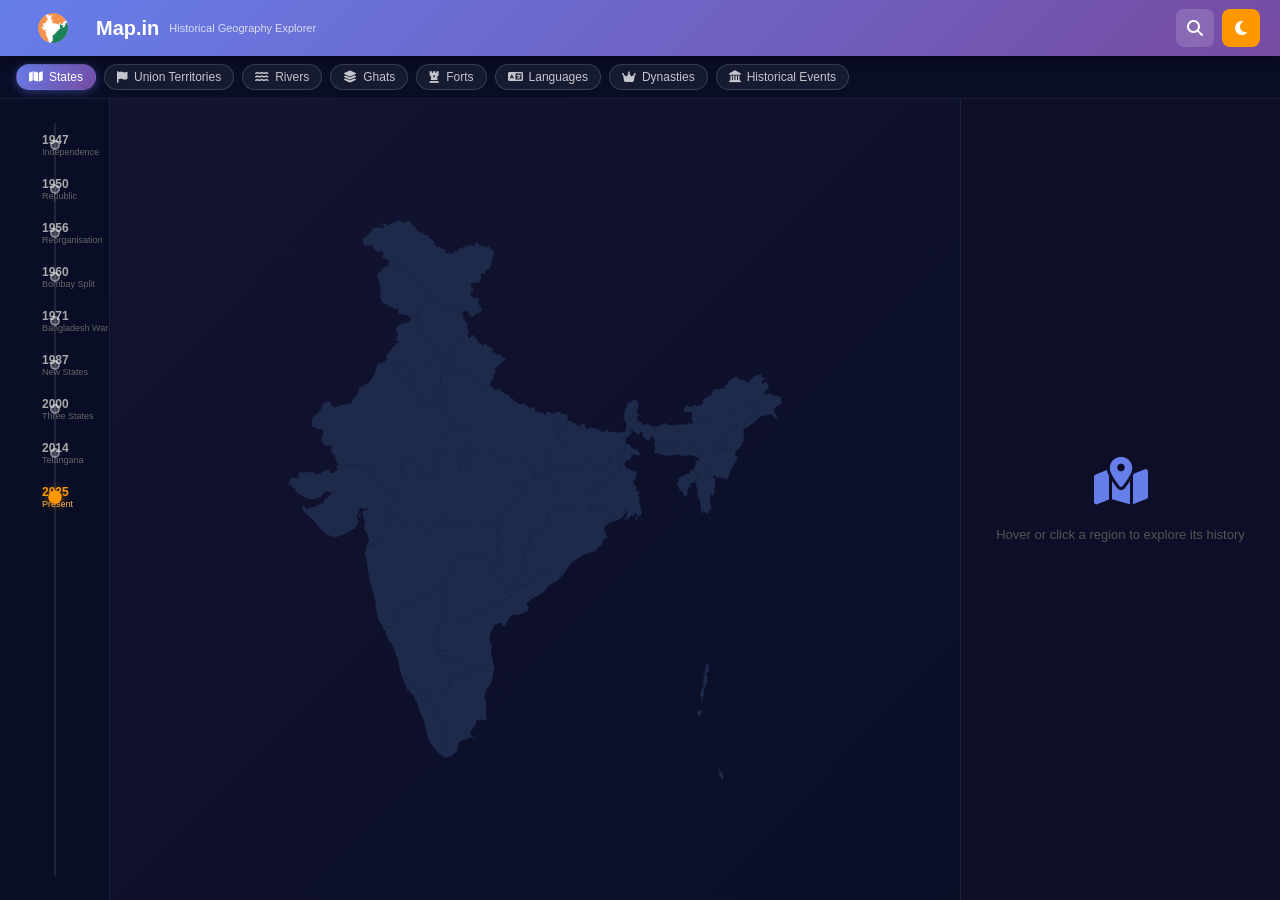
==== commit a57e80d6: "configured" ====
--- a/index.html
+++ b/index.html
@@ -93,35 +93,34 @@
       </svg>
     </main>
 
+    <!-- RIGHT: Information Panel -->
+    <section class="side-panel" id="sidePanel">
+      <div class="sp-placeholder" id="spPlaceholder">
+        <i class="fas fa-map-marked-alt"></i>
+        <p>Hover or click a region to explore its history</p>
+      </div>
+      <div class="sp-content hidden" id="spContent">
+        <div class="sp-header">
+          <div class="sp-icon" id="spIcon"><i class="fas fa-map"></i></div>
+          <div>
+            <h2 id="spTitle"></h2>
+            <span class="sp-sub" id="spSub"></span>
+          </div>
+          <button class="sp-close" id="spClose"><i class="fas fa-times"></i></button>
+        </div>
+        <div class="sp-body">
+          <p id="spDesc"></p>
+          <div id="spStats"></div>
+          <div id="spFacts"></div>
+          <div id="spEvents"></div>
+        </div>
+      </div>
+    </section>
+
   </div>
 
-  <!-- ── SIDE PANEL ── -->
-  <section class="side-panel" id="sidePanel">
-    <div class="sp-placeholder" id="spPlaceholder">
-      <i class="fas fa-map-marked-alt"></i>
-      <p>Hover or click a region to explore its history</p>
-    </div>
-    <div class="sp-content hidden" id="spContent">
-      <div class="sp-header">
-        <div class="sp-icon" id="spIcon"><i class="fas fa-map"></i></div>
-        <div>
-          <h2 id="spTitle"></h2>
-          <span class="sp-sub" id="spSub"></span>
-        </div>
-        <button class="sp-close" id="spClose"><i class="fas fa-times"></i></button>
-      </div>
-      <div class="sp-body">
-        <p id="spDesc"></p>
-        <div id="spStats"></div>
-        <div id="spFacts"></div>
-        <div id="spEvents"></div>
-      </div>
-    </div>
-  </section>
-
   <!-- ── Scripts ── -->
-   <script type="module" src="components/map.js"></script>
-  <!-- 0. Data loader -->
+  <!-- 0. Data loader (must load first) -->
   <script src="components/data-loader.js"></script>
   <!-- 1. Core data + map logic -->
   <script src="script.js"></script>
@@ -132,19 +131,12 @@
   <script src="components/tags.js"></script>
   <script src="components/search.js"></script>
   <script src="components/rivers.js"></script>
-    <script src="components/sidepanel.js"></script>
-      <script src="/timeline-data.js"></script>
   <!-- 4. Event bridges -->
   <script>
     // yearChanged → update map year filter + timeline engine
     document.addEventListener('yearChanged', function (e) {
       if (typeof setYear === 'function') setYear(e.detail);
     });
-    // categoryChanged → update map overlays
-    document.addEventListener('categoryChanged', function (e) {
-      if (typeof currentCategory !== 'undefined') currentCategory = e.detail;
-      if (typeof applyOverlays === 'function') applyOverlays();
-    });
   </script>
 
 </body>
--- a/style.css
+++ b/style.css
@@ -248,37 +248,47 @@
 
 /* ── SIDE PANEL ── */
 .side-panel {
-  height: 180px;
+  width: 320px;
   flex-shrink: 0;
   background: rgba(15,15,40,0.92);
   backdrop-filter: blur(10px);
-  border-top: 1px solid rgba(255,255,255,0.08);
+  border-left: 1px solid rgba(255,255,255,0.08);
   overflow: hidden;
   position: relative;
-}
-
-body.light .side-panel { background: rgba(232,234,246,0.95); border-top-color: rgba(0,0,0,0.1); }
+  display: flex;
+  flex-direction: column;
+}
+
+body.light .side-panel { background: rgba(232,234,246,0.95); border-left-color: rgba(0,0,0,0.1); }
 
 .sp-placeholder {
   display: flex;
+  flex-direction: column;
   align-items: center;
   justify-content: center;
   gap: 12px;
   height: 100%;
   color: #555;
   font-size: 13px;
-}
-
-.sp-placeholder i { font-size: 22px; color: #667eea; }
-
-.sp-content { height: 100%; display: flex; flex-direction: column; }
+  text-align: center;
+  padding: 20px;
+}
+
+.sp-placeholder i { font-size: 48px; color: #667eea; margin-bottom: 10px; }
+
+.sp-content { 
+  height: 100%; 
+  display: flex; 
+  flex-direction: column;
+  overflow: hidden;
+}
 .sp-content.hidden { display: none; }
 
 .sp-header {
   display: flex;
   align-items: center;
   gap: 12px;
-  padding: 10px 16px;
+  padding: 16px;
   border-bottom: 1px solid rgba(255,255,255,0.07);
   flex-shrink: 0;
 }
@@ -286,22 +296,32 @@
 body.light .sp-header { border-bottom-color: rgba(0,0,0,0.08); }
 
 .sp-icon {
-  width: 36px;
-  height: 36px;
-  border-radius: 8px;
+  width: 40px;
+  height: 40px;
+  border-radius: 10px;
   background: linear-gradient(135deg, #667eea, #764ba2);
   display: flex;
   align-items: center;
   justify-content: center;
   color: #fff;
-  font-size: 16px;
-  flex-shrink: 0;
-}
-
-.sp-header h2 { font-size: 16px; font-weight: 600; color: #fff; }
+  font-size: 18px;
+  flex-shrink: 0;
+}
+
+.sp-header h2 { 
+  font-size: 18px; 
+  font-weight: 700; 
+  color: #fff; 
+  line-height: 1.2;
+  margin-bottom: 2px;
+}
 body.light .sp-header h2 { color: #1a1a2e; }
 
-.sp-sub { font-size: 11px; color: #888; }
+.sp-sub { 
+  font-size: 12px; 
+  color: #888; 
+  display: block;
+}
 
 .sp-close {
   margin-left: auto;
@@ -309,58 +329,140 @@
   border: none;
   color: #666;
   cursor: pointer;
-  font-size: 14px;
-  padding: 4px;
-}
-
-.sp-close:hover { color: #fff; }
+  font-size: 16px;
+  padding: 6px;
+  border-radius: 6px;
+  transition: all 0.2s;
+}
+
+.sp-close:hover { 
+  color: #fff; 
+  background: rgba(255,255,255,0.1);
+}
 
 .sp-body {
   flex: 1;
-  overflow-x: auto;
-  overflow-y: hidden;
-  display: flex;
-  gap: 16px;
-  padding: 10px 16px;
+  overflow-y: auto;
+  padding: 16px;
+  display: flex;
+  flex-direction: column;
+  gap: 20px;
   scrollbar-width: thin;
   scrollbar-color: #333 transparent;
 }
 
-#spDesc { font-size: 12px; color: #aaa; min-width: 200px; max-width: 280px; flex-shrink: 0; line-height: 1.6; }
+#spDesc { 
+  font-size: 14px; 
+  color: #aaa; 
+  line-height: 1.6; 
+  margin-bottom: 8px;
+}
 body.light #spDesc { color: #555; }
 
 .stats-grid {
-  display: flex;
+  display: grid;
+  grid-template-columns: 1fr 1fr;
+  gap: 12px;
+  margin-bottom: 8px;
+}
+
+.stat-item {
+  display: flex;
+  align-items: center;
   gap: 10px;
-  flex-shrink: 0;
-}
-
-.stat-item {
-  display: flex;
-  align-items: center;
+  background: rgba(255,255,255,0.05);
+  border-radius: 10px;
+  padding: 12px;
+  transition: background 0.2s;
+}
+
+.stat-item:hover {
+  background: rgba(255,255,255,0.08);
+}
+
+body.light .stat-item { background: rgba(0,0,0,0.05); }
+body.light .stat-item:hover { background: rgba(0,0,0,0.08); }
+
+.stat-item i { color: #667eea; font-size: 16px; flex-shrink: 0; }
+.stat-item div { min-width: 0; }
+.stat-label { 
+  display: block; 
+  font-size: 10px; 
+  color: #888; 
+  text-transform: uppercase;
+  letter-spacing: 0.5px;
+  margin-bottom: 2px;
+}
+.stat-value { 
+  display: block; 
+  font-size: 13px; 
+  font-weight: 600; 
+  color: #fff;
+  word-break: break-word;
+}
+body.light .stat-value { color: #1a1a2e; }
+
+.sp-section { 
+  margin-bottom: 16px;
+}
+.sp-section h4 { 
+  font-size: 12px; 
+  color: #667eea; 
+  margin-bottom: 10px; 
+  display: flex; 
+  align-items: center; 
   gap: 8px;
-  background: rgba(255,255,255,0.05);
-  border-radius: 8px;
-  padding: 8px 12px;
-  min-width: 120px;
-}
-
-body.light .stat-item { background: rgba(0,0,0,0.05); }
-
-.stat-item i { color: #667eea; font-size: 14px; }
-.stat-label { display: block; font-size: 10px; color: #888; }
-.stat-value { display: block; font-size: 12px; font-weight: 600; color: #fff; }
-body.light .stat-value { color: #1a1a2e; }
-
-.sp-section { flex-shrink: 0; min-width: 160px; }
-.sp-section h4 { font-size: 11px; color: #667eea; margin-bottom: 6px; display: flex; align-items: center; gap: 6px; }
-
-.facts-list, .events-list { list-style: none; display: flex; flex-direction: column; gap: 4px; }
-.facts-list li, .events-list li { font-size: 11px; color: #bbb; padding-left: 10px; position: relative; }
-.facts-list li::before, .events-list li::before { content: '•'; position: absolute; left: 0; color: #667eea; }
+  text-transform: uppercase;
+  letter-spacing: 0.5px;
+  font-weight: 600;
+}
+
+.facts-list, .events-list { 
+  list-style: none; 
+  display: flex; 
+  flex-direction: column; 
+  gap: 8px; 
+}
+.facts-list li, .events-list li { 
+  font-size: 13px; 
+  color: #bbb; 
+  padding-left: 16px; 
+  position: relative;
+  line-height: 1.5;
+}
+.facts-list li::before, .events-list li::before { 
+  content: '•'; 
+  position: absolute; 
+  left: 0; 
+  color: #667eea;
+  font-weight: bold;
+  font-size: 16px;
+}
 body.light .facts-list li, body.light .events-list li { color: #444; }
 
-.events-list li { display: flex; gap: 8px; }
-.ev-year { color: #ff9800; font-weight: 700; font-size: 11px; flex-shrink: 0; }
-.ev-text { color: #bbb; font-size: 11px; }
+.events-list li { 
+  display: flex; 
+  gap: 10px;
+  align-items: flex-start;
+  padding-left: 0;
+}
+.events-list li::before {
+  display: none;
+}
+.ev-year { 
+  color: #ff9800; 
+  font-weight: 700; 
+  font-size: 12px; 
+  flex-shrink: 0;
+  background: rgba(255,152,0,0.15);
+  padding: 2px 6px;
+  border-radius: 4px;
+  min-width: 40px;
+  text-align: center;
+}
+.ev-text { 
+  color: #bbb; 
+  font-size: 13px;
+  line-height: 1.5;
+}
 body.light .ev-text { color: #444; }
--- a/components/timeline.css
+++ b/components/timeline.css
@@ -9,16 +9,33 @@
   border-right: 1px solid rgba(255, 255, 255, 0.07);
   display: flex;
   flex-direction: column;
-  align-items: center;
-  justify-content: center;
+  align-items: flex-start;
+  justify-content: flex-start;
   gap: 0;
   padding: 24px 0;
   overflow-y: auto;
-  scrollbar-width: none;
+  overflow-x: hidden;
+  scrollbar-width: thin;
+  scrollbar-color: rgba(255, 255, 255, 0.2) transparent;
   flex-shrink: 0;
 }
 
-.tl-root::-webkit-scrollbar { display: none; }
+.tl-root::-webkit-scrollbar { 
+  width: 4px;
+}
+
+.tl-root::-webkit-scrollbar-track {
+  background: transparent;
+}
+
+.tl-root::-webkit-scrollbar-thumb {
+  background: rgba(255, 255, 255, 0.2);
+  border-radius: 2px;
+}
+
+.tl-root::-webkit-scrollbar-thumb:hover {
+  background: rgba(255, 255, 255, 0.3);
+}
 
 /* Vertical connecting line */
 .tl-line {
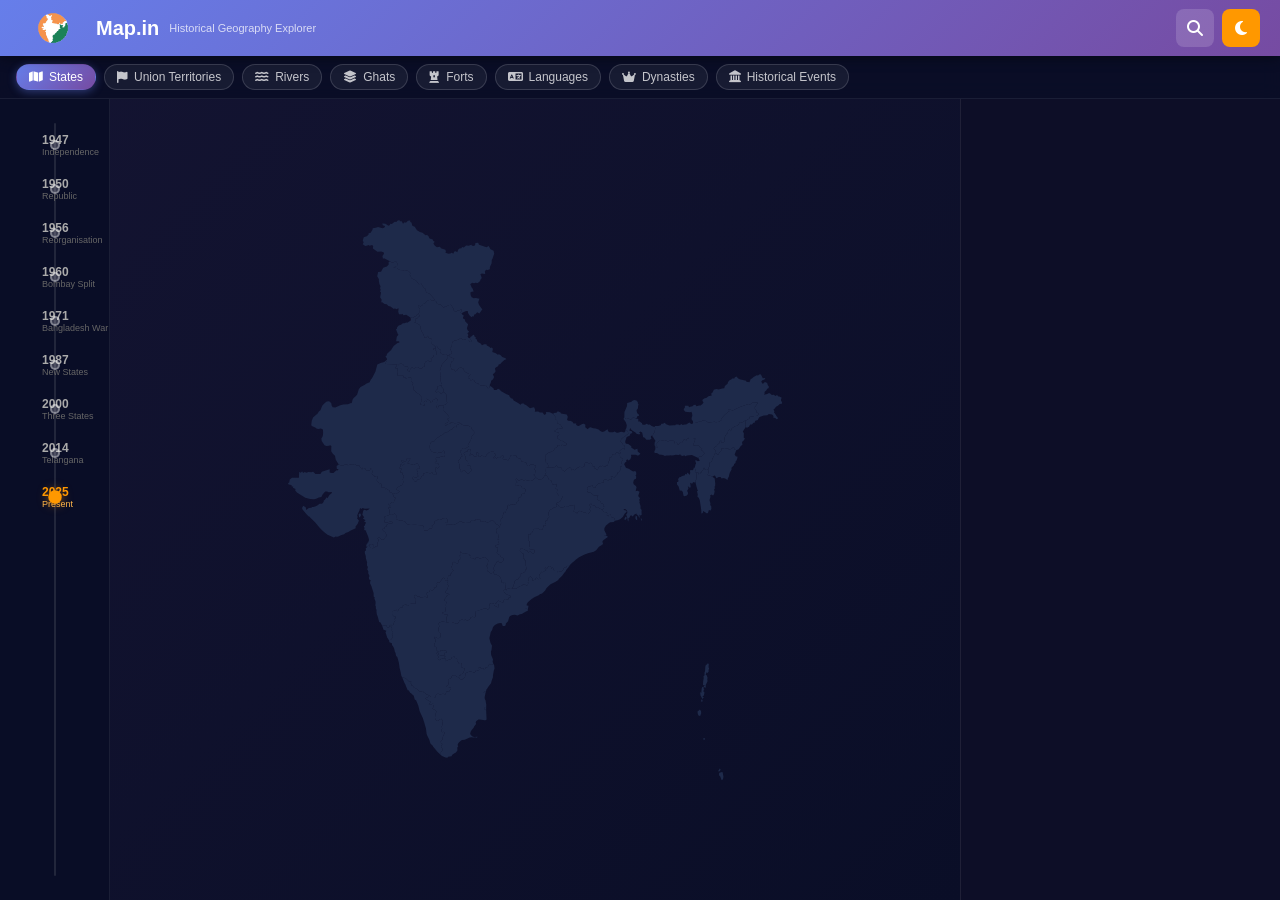
==== commit f83d249f: "configured" ====
--- a/index.html
+++ b/index.html
@@ -96,8 +96,8 @@
     <!-- RIGHT: Information Panel -->
     <section class="side-panel" id="sidePanel">
       <div class="sp-placeholder" id="spPlaceholder">
-        <i class="fas fa-map-marked-alt"></i>
-        <p>Hover or click a region to explore its history</p>
+        <!-- <i class="fas fa-map-marked-alt"></i> -->
+        <!-- <p>Hover or click a region to explore its history</p> -->
       </div>
       <div class="sp-content hidden" id="spContent">
         <div class="sp-header">
--- a/style.css
+++ b/style.css
@@ -260,9 +260,9 @@
 }
 
 body.light .side-panel { background: rgba(232,234,246,0.95); border-left-color: rgba(0,0,0,0.1); }
-
+/*
 .sp-placeholder {
-  display: flex;
+   display: flex;
   flex-direction: column;
   align-items: center;
   justify-content: center;
@@ -274,7 +274,7 @@
   padding: 20px;
 }
 
-.sp-placeholder i { font-size: 48px; color: #667eea; margin-bottom: 10px; }
+.sp-placeholder i { font-size: 48px; color: #667eea; margin-bottom: 10px; } */
 
 .sp-content { 
   height: 100%; 
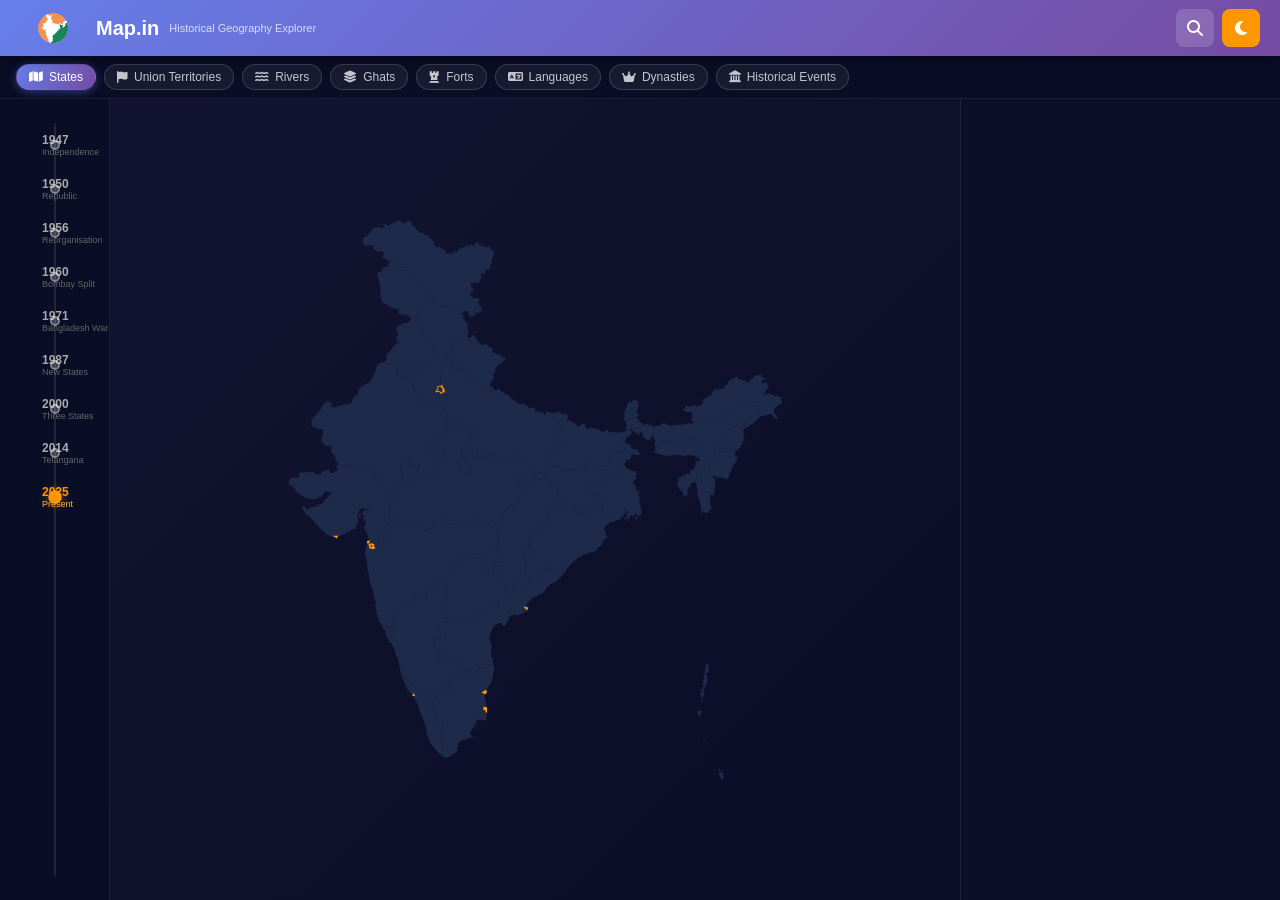
==== commit eec48fc5: "Information configured" ====
--- a/index.html
+++ b/index.html
@@ -51,38 +51,40 @@
       <div class="map-loading" id="mapLoading"><i class="fas fa-spinner fa-spin"></i></div>
       <svg id="india-map" viewBox="0 0 432 488" preserveAspectRatio="xMidYMid meet">
         <g class="regions" id="mapRegions">
-                    <path d="M368.5922718803613,239.9883983544513L368.9295172138229,241.23970066169045L368.2100605024375,243.4989926765191L368.165094457976,244.7482716429098L368.8845511693612,246.741254343901L368.72717001374576,248.51370578623175L369.5590418362849,249.25727282871833L369.71642299190034,251.5956918893612L369.1543474361306,253.1459951051233L367.535569835514,252.81855613663242L366.77114707966734,255.15323861573285L365.89430921266626,255.74197982002136L364.65774298997303,255.00057679457007L362.45440681135574,253.60432896332463L362.20709356681687,255.37130891461868L360.9030782774312,255.82918761626541L360.9930103663546,254.04074999855038L360.633282010662,250.8966101966913L359.576579965815,244.22234675038993L358.67725907658337,242.0734999593161L357.55310796504386,241.10801876359346L357.8453872540442,239.17576064138086L357.1708965871205,236.29610911790297L358.00276840965967,235.83412491994062L357.4406928538899,234.93186712868714L356.09171152004274,229.7970982469957L355.9792964088888,228.45073327985256L355.86688129773506,227.0593156758572L356.8561342758894,225.44587649969725L356.67627009804323,223.2115153828487L356.9460663648126,221.10768206720206L356.42895685350436,220.11037835966232L358.2950476986598,220.02170568994188L358.49739489873696,221.572924919763L359.9138252992768,221.196307865403L360.1836215660462,220.06604250396128L361.0829424552776,219.93302918637352L361.28528965535475,218.71333787437902L362.2295765890476,218.358382012636L363.2862786338949,215.7831025955789L363.84835418966463,217.29314401206744L365.2647845902043,217.75925407821552L366.92852823528256,217.40413226614857L367.1308754353597,220.28771220215162L366.43390174620527,222.19308523570663L369.8288381030543,223.30005079705575L370.503328769978,223.7205422561999L372.6167328596723,225.24687267504459L373.0663933042879,229.6867729644013L373.0214272598264,231.64969837594663L372.5268007707491,232.13463422627513L372.70666494859506,233.8750788802319L372.05465730390233,234.7997973266829L372.54928379297985,236.56005520728655L372.00969125944084,238.91213654592013L371.20030245913244,240.0103572813149L369.67145694743886,239.1977278572828Z" stroke-width="1.8" stroke-opacity="0" fill="#fff0e1" stroke="#f5c9b4" id="Mizoram" class="state" pointer-events="all" style="cursor: pointer;"></path>
-          <path d="M175.77787322911945,406.15438543327946L173.95674842842573,409.00771993206286L173.55205402827164,409.23507232161984L173.55205402827164,409.87572383634495L173.30474078373277,410.6402397904577L172.49535198342437,410.5782573728726L171.03395553842324,411.77641703789357L172.83259731688622,412.31340909035265L172.81011429465548,412.4786232698357L172.65273313904004,413.201357266982L172.135623627732,415.6370734271328L172.2255557166552,417.1638315817245L172.90004638357868,418.62817471833455L173.55205402827164,422.3383458886653L173.46212193934844,425.20125313055644L171.9557594498856,425.0365320698666L171.596031094193,426.04535237589914L172.9899784725019,426.78638046610513L173.4396389171177,427.5684433389141L173.77688425057931,434.5598616263122L173.59702007273313,435.7103767191842L172.24803873888573,435.87471307424585L167.88633242611263,435.217333289769L166.64976620341963,435.19678869318244L164.87360744718717,436.51146251329055L164.2890488691869,437.8873714474537L164.64877722487927,439.18077577398367L162.78268637972383,441.68448116150796L162.7377203352621,441.72551481495145L162.71523731303137,442.1358325029054L162.6702712685701,442.17686238925717L160.66928229002974,444.57651911308255L159.9273425564138,445.97066173957364L159.477682111798,447.8562434320329L160.71424833449146,449.49531513947204L161.90584851272297,450.3965831739276L163.27731286880135,450.6013950548511L165.8853434475725,450.2122456017893L165.41319998072595,451.19530412193694L163.95180353572482,450.7037979817993L162.2655768684158,450.97003620326745L160.6917653122605,450.7652387745385L159.07298771164392,451.01099472722245L154.75624744333254,452.89474212447465L152.4854621980228,453.0994568390155L151.9009036200223,453.44745376980063L149.6076353524818,455.2280248903346L148.77576352994265,456.5784110524018L148.61838237432698,457.74438456554185L149.1130088634045,458.5420134706204L148.28113704086536,459.6053400813795L148.3485861075576,462.2627743655155L147.08953686263362,464.08137880401324L145.80800459547868,464.7351188130317L143.9194307280925,465.981107348469L143.22245703893782,467.28808980312874L140.20973206001236,467.6352084979439L139.71510557093484,468.57436948598524L138.09632797031827,468.3089693854432L134.9711878802384,467.0226323939488L132.99268192392924,465.36835931896246L135.3983653026237,462.18102576606793L135.5107804137774,461.1181868946985L134.04938396877628,458.685165450309L134.47656139116134,458.2556984029617L135.30843321370048,456.6397842739358L134.38662930223813,455.9441806029515L133.73462165754518,454.69596204523714L134.54401045785357,453.7954279807409L135.48829739154667,452.5671821544626L135.69064459162382,450.3965831739276L136.5449994363937,448.59389026813096L137.46680334785606,447.01601616677704L136.23023712516283,445.8681643967666L135.5107804137774,446.31913716483075L134.0044179243148,445.72466462143973L135.1735350803158,442.93585372885093L134.67890859123827,441.7665481254312L135.4208483248542,439.5092041166811L135.48829739154667,438.1132290534713L135.78057668054703,436.4703844873533L134.20676512439172,434.60095630486563L132.8802668127753,435.2378777966299L132.2957082347748,436.01850269529353L131.28397223438924,436.6552328033882L130.06988903392653,436.16228794387985L130.04740601169578,436.1417474616197L129.9574739227728,436.0595846408702L129.1031190780027,434.86806293483295L128.8333228112333,433.61458431250026L129.17056814469515,431.0243598654458L130.18230414508048,428.2474925455808L129.05815303354143,426.9304549575541L126.49508849923131,425.9012492447812L127.93400192200193,423.80092781975355L127.05716405500107,422.4825659118913L127.23702823284748,421.3904950394153L126.09039409907723,422.07049600164925L123.34746538692093,421.9674724130309L124.51658254292192,420.9371016437707L124.89879392084549,419.5972510926923L123.61726165369055,419.1642867307584L120.28977436353375,417.0813182858652L122.40317845322784,415.9672303758259L122.98773703122833,414.91476413112946L124.35920138730648,414.4193939349537L125.07865809869168,415.65770899972654L127.97896796646341,415.7196151065575L129.30546627807985,416.0703990837003L129.12560210023344,415.16242712180235L130.20478716731145,413.0568206154486L131.73363267900527,412.767732099406L133.17254610177565,413.3871826627191L135.8480257472395,412.850330889533L137.8490147257794,413.46976904236044L138.81578468170324,410.82618137602833L141.4912643271673,410.7022212632785L141.96340779401385,409.44174519680416L142.95266077216843,408.28424055267146L142.5254833497836,407.64333564675314L140.52449437124324,406.8782501717279L138.9731658373189,407.0023280516838L138.4785393482416,406.3198518522173L139.6476565042426,405.5958852977216L140.5919434379357,404.4579556927715L140.88422272693606,402.6365824500783L140.1872490377816,402.2432198855558L140.38959623785877,399.92363921631704L142.41306823862965,399.8614883998184L143.19997401670707,398.70115479630374L143.76204957247683,396.9392591880378L144.2791590837851,396.87705968605474L145.20096299524744,396.56604682416724L145.94290272886337,397.3953576450434L147.08953686263362,397.1465834776219L148.2136879741729,398.203761094275L149.6526013969435,398.53536410504523L150.6868204195598,399.9650725353037L152.30559802017638,400.54509213272604L154.9585946434097,398.203761094275L155.1159757990249,397.2709726028056L155.38577206579453,395.05208434784544L157.29682895541146,394.0977666392871L159.36526700064405,393.4752540092643L160.87162949010667,393.620516267623L163.34476193549358,394.61644778743164L164.40146398034085,393.3299860751252L164.31153189141764,392.54128948551477L165.12092069172581,393.06018769518107L167.39170593703557,392.0845988743573L166.9195624701888,389.86261367117527L168.8531023820367,389.8002956033107L168.80813633757498,390.75572264400955L170.98898949396175,390.4441977459441L171.28126878296212,391.56556368987776L172.6302501168093,391.295636495247L172.85508033911697,390.13264634981897L174.85606931765733,389.4263648472654L176.20505065150473,386.7869808065768L176.81209225173575,387.5353482202108L178.8130812302761,387.51456233296904L179.59998700835354,386.391946395858L180.45434185312342,388.20043351815L180.72413811989304,390.75572264400955L180.07213047520008,392.76961365051005L179.33019074158415,397.0636551244569L179.3976398082766,398.2452130490322L178.09362451889092,402.01546547639055L177.6889301187366,403.79573616008565Z" stroke-width="1.8" stroke-opacity="0" fill="#fff0e1" stroke="#f5c9b4" id="Tamil Nadu" class="state" pointer-events="all" style="cursor: pointer;"></path>
-          <path d="M111.09421827114147,265.6621308451458L107.76673098098445,265.81407928449573L105.24863249113628,265.31478257953853L103.71978697944269,264.51133931372397L102.91039817913429,262.86014275602156L100.1225034225165,261.79492469904255L98.84097115536156,262.09932332841703L96.00811035428228,261.3165020342865L94.86147622051226,260.3375975372823L95.1537555095124,257.398350411083L94.09705346466512,256.61390565516456L93.80477417566499,255.52394551983252L91.57895497481695,257.04974198633124L89.60044901850756,256.78825030177217L88.83602626266088,255.74197982002136L89.26320368504571,254.45527112511826L89.24072066281497,252.64390235680003L88.22898466242941,251.26802475502126L88.45381488473731,250.35029928806267L90.22997364096977,250.91845983306354L90.61218501889289,248.99486601565394L89.19575461835325,249.34473483659679L88.29643372912187,247.2665741607115L89.64541506296905,247.72612596358795L91.30915870804756,245.77784103166402L93.01786839758756,245.90924053126577L93.35511373104919,244.37575461480566L94.27691764251153,243.01662297453777L94.20946857581907,241.56887033362534L93.22021559766449,241.74440701997742L92.1410305305867,239.13182553649392L93.10780048651077,238.2968878502532L94.883959242743,238.73636918582042L98.23392955513009,236.56005520728655L95.22120457620463,234.95387796531952L95.85072919866684,233.36851470106518L98.79600511090007,231.4071886640163L99.89767320020883,231.25284978267752L100.99934128951713,229.42196863275268L101.26913755628675,227.83243980999953L100.70706200051723,226.08698149088036L101.76376404536427,223.41071473313826L100.36981666705515,221.2627747080008L100.7969940894402,220.64233393146185L100.18995248920874,220.13254592818816L98.52620884413068,220.1547132571883L98.93090324428476,218.60242078962796L100.01008831136255,217.22654815781567L99.42552973336205,216.49384997521207L97.69433702159154,216.27176811965217L98.99835231097722,214.60537947340043L98.79600511090007,213.3824891955212L99.26814857774662,212.18111221241656L100.50471480044007,213.8272621668114L102.03356031213343,212.87087910758856L101.80873008982553,211.7137164826724L100.10002040028576,211.15715130844973L99.58291088897772,209.53109699146876L100.70706200051723,209.0407942008415L101.53893382305637,210.19949816254245L102.70805097905713,210.39997503206564L103.85468511282738,209.8876053808561L103.8097190683659,208.43889449815975L104.95635320213614,207.30147712021056L107.31707053636887,207.59146869830084L107.09224031406097,208.66184146665967L104.84393809098219,211.9808130508498L108.84591604806246,213.07108980973862L110.21738040414061,212.71514592873683L111.09421827114147,213.04884515750535L113.67976582768188,211.7582350403839L114.2643244056826,213.29352284500686L115.68075480622201,215.2943194312777L115.38847551722188,216.91573871267303L113.70224884991262,216.7603161962095L112.84789400514273,217.67047942288724L114.10694325006693,220.11037835966232L113.18513933860459,221.75013263322847L114.44418858352878,223.14511133332928L112.4656826272194,224.6055083557327L109.8126860039863,223.6541545501911L108.93584813698567,225.37954400932404L110.44221062644829,226.37430927608494L110.7120068932179,227.3465094833473L112.28581844937298,228.119527361905L113.81466396106657,226.19749686999472L115.92806805076088,225.71118529392055L117.45691356245447,222.9901602519932L118.71596280737867,222.63594269368355L118.58106467399398,220.93041901026214L119.97501205230265,220.68665734207815L121.5713066306887,220.11037835966232L124.26926929838328,220.77530129452293L125.23603925430712,220.68665734207815L126.31522432138513,219.71132114683058L126.78736778823145,220.97473620742227L128.63097561115615,222.17093986645227L129.80009276715737,221.94947308761192L130.4071343673886,220.64233393146185L129.53029650038775,219.66697666109485L129.08063605577195,218.2918209233198L129.26050023361813,217.0267475314228L128.85580583346427,215.44985411948062L129.50781347815723,215.20543711093757L131.21652316769678,216.6270874483855L132.5655045015444,215.0721063241832L132.04839499023615,212.62615013878042L130.7668627230812,211.80275261269435L129.41788138923403,212.0475816528899L128.67594165561786,211.02355272093314L130.81182876754292,210.02127966223958L129.50781347815723,208.52807627351444L129.7326437004649,207.2345499877598L131.55376850115886,206.67673630965936L132.81281774608283,207.01144328844862L134.11683303546852,206.09644397322825L135.5107804137774,206.0294762520095L136.14030503623962,206.5874715974225L137.33190521447136,205.96250627111868L137.60170148124098,204.26517817618077L136.9496938365478,201.22420824429963L136.16278805847037,200.88851913092162L134.99367090246915,201.73882010620457L134.83628974685394,202.72291982042339L132.76785170162134,202.43221430333296L130.74437970085046,203.28184836137234L129.44036441146477,202.499304001376L128.04641703315588,202.70055938102786L126.6974356993087,202.2309314876798L125.5732845877692,201.2689624551254L124.42665045399872,199.3212092357315L124.24678627615253,196.9903102884008L124.87631089861475,194.252419556946L126.29274129915439,193.10674233294566L127.37192636623195,193.21909370751172L128.42862841107922,192.5224095842063L129.3729153447723,191.08329564260998L130.0923720561575,190.09327874529941L131.5312854789281,189.48551499157264L133.30744423516035,188.11170730662718L135.53326343600838,187.2328525180992L137.06210894770197,185.6318430311929L137.9839128591641,185.00008755688083L139.46779232639642,184.86468397843328L142.50300032755263,182.78728088915636L143.64963446132288,182.58393387283974L144.8412346395546,180.79805570744838L146.25766504009448,180.2099269173329L147.56168032948017,180.52663455691493L147.89892566294202,178.55765479531544L149.51770326355881,177.94617042733995L151.51869224209872,177.33448564016356L152.05828477563773,178.19531785965967L154.26162095425502,179.0783910963238L157.7240063777965,178.98783867777342L159.07298771164392,180.16467860276208L161.05149366795308,180.59449352444204L160.80418042341466,182.1093721422248L162.94006753533927,184.39069518220964L162.98503357980098,186.06041443306088L160.87162949010667,188.3820426680805L161.11894273464554,190.25081563943877L160.1971388231832,191.15077819093682L160.03975766756753,192.38753838713353L159.27533491172085,193.03932836551178L157.47669313325787,196.18280999678103L158.1736668224121,197.81989188029127L156.8022024663344,198.0664561097849L155.9253645993333,198.80596179442637L152.8901565981771,198.60430622092792L152.41801313133033,199.25401075259998L152.37304708686884,200.14980075221837L152.05828477563773,200.68707808871193L151.47372619763723,200.55277256290827L151.24889597532956,200.86613781456367L151.24889597532956,201.13469676161787L151.3163450420218,202.566391413337L151.9908357089455,204.55561380279602L152.82270753148464,205.9178583615714L151.74352246440685,206.2973335838446L151.20392993086784,206.52052043187786L151.1814469086371,206.78831156297593L151.33882806425277,207.7029926782419L148.77576352994265,209.909885047366L149.04555979671227,210.4667962001878L150.30460904163624,213.3602479754668L150.1921939304823,216.80472384052575L151.6760733977144,218.0255548696034L151.0915148197139,218.77988523697832L151.96835268671475,219.82217816381473L153.63209633179304,217.75925407821552L154.8686625544865,218.358382012636L156.5773722440265,220.39853807261665L158.10621775571985,221.17415177389626L160.53438415664505,218.44712675831806L160.8266634456454,217.33754003906057L160.7367313567222,216.93794096062277L159.7025123341059,216.64929284551118L160.26458788987543,215.22765805627142L159.23036886725913,213.7160781042428L157.29682895541146,214.3830907794068L157.7240063777965,212.6706485249627L157.56662522218107,210.17722171690622L156.19516086610292,209.5533806263865L155.54315322140997,208.59495999037682L155.65556833256414,206.7436822131175L154.46396815433218,204.44391284074004L153.78947748740848,203.41596763802636L155.94784762156405,201.67170446403247L157.63407428887353,202.16383264027468L157.00454966641132,200.4632304332613L159.25285188948988,199.52279082718655L160.10720673426,199.9034993806925L159.18540282279764,201.6269594291178L160.3770030010296,202.29802804698835L159.05050468941317,204.86834294836825L159.18540282279764,205.33734405868904L159.9273425564138,204.53327411505444L161.88336549049222,204.28752089294233L162.87261846864703,206.11876604490465L164.55884513595606,206.0517990767994L165.7054792697263,205.47132398487923L165.43568300295715,204.9800199544856L165.25581882511074,204.91301450679902L165.05347162503335,203.95235361647195L164.82864140272568,203.46067203741575L165.0759546472641,202.6334765397201L166.13265669211137,202.54402919666137L167.3692229148046,203.77357448215753L166.69473224788112,205.136357181871L166.9195624701888,206.16340943527427L168.178611715113,206.60978815135434L169.32524584888324,205.11402404783905L170.85409136057683,205.9401824419195L171.9557594498856,205.62762245409385L173.30474078373277,206.2973335838446L173.52957100604067,204.7566596413032L176.13760158481227,202.34275781561223L177.19430362965932,202.20856545946924L178.90301331919932,201.44796909848702L180.29696069750798,201.58221337525544L180.22951163081575,203.2594942619557L181.60097598689367,203.95235361647195L181.98318736481724,205.06935702425443L180.83655323104722,205.8955340300563L179.93723234181562,206.94450639939396L179.53253794166108,207.5022450183834L180.67917207543155,207.68068838170717L181.55600994243218,206.7659970132791L182.68016105397146,208.2828168009213L183.01740638743354,207.2345499877598L184.36638772128072,206.43124870171494L186.16502949974392,206.83293991104978L186.29992763312862,205.98482984918786L188.07608638936085,204.86834294836825L188.57071287843837,206.83293991104978L187.8737391892837,207.36840200246638L188.30091661166875,209.0630832999944L189.55996585659295,208.43889449815975L190.8639811459784,208.66184146665967L192.1230303909026,209.46424459755315L192.7075889689031,209.30824698927938L194.23643448059693,207.03375508425228L194.43878168067408,205.20335507314826L196.1250083479831,205.7615827654164L197.69881990413842,205.49365309208832L198.30586150436966,204.84600679110542L199.56491074929363,205.2926820703011L200.1719523495251,206.8998805551363L202.0155601724498,207.83681321461017L203.47695661745092,208.08212753183136L204.21889635106686,210.39997503206564L206.4447155519149,210.86767646549896L208.24335733037788,211.2462120963409L209.43495750860984,214.27193727601372L211.21111626484208,214.4720091863975L211.21111626484208,213.53817087638868L212.7624447987664,213.13782229486714L214.9208149329222,212.80413778964464L215.46040746646122,213.7827892758766L216.42717742238506,213.69384055756348L216.78690577807788,214.7609670389707L216,216.0496619980794L215.5503395553842,217.93679180041983L216.38221137792334,218.09212463847297L216,221.39570195115408L214.83088284399923,221.99376834726996L217.01173600038555,224.67186558224176L215.25806026638406,225.35743270862667L214.40370542161395,226.66159743062695L212.38023342084307,227.5232244989087L208.89536497507106,226.92675135483387L208.13094221922393,226.41851003224383L206.2648513740687,227.01512850484846L205.16318328475995,226.2859049496139L203.90413403983598,226.13118834659565L202.2628734169882,227.14768721058402L201.026307194295,226.63949974793672L200.1719523495251,225.2689851524994L199.227665415832,225.9101446773575L199.34008052698596,226.68369487904596L200.59912977190993,228.5390460075647L199.38504657144745,229.4661050078696L199.34008052698596,231.89218022226925L201.49845066114153,231.29694775870172L202.42025457260388,231.8480946854454L203.83668497314352,231.53947014451995L204.84842097352907,233.45662151261507L206.5796136852996,233.72091998100075L207.99604408583946,235.06392873366076L206.87189297429995,238.42874169653413L204.21889635106686,238.82425466291818L204.3313114622208,240.36166969947817L203.02729617283535,241.8541102221863L201.76824692791092,242.09543771126374L202.03804319468054,243.82781977773777L201.1162392832182,245.25216408295194L201.0712732387567,245.3616905377184L199.90215608275548,246.23770477966417L199.49746168260117,247.46353669894637L197.3390915484456,248.22933445700005L195.18072141429002,247.6604815874491L194.01160425828903,248.7105567512076L193.20221545798063,248.2074582187015L191.98813225751792,249.08233841932707L192.10054736867187,251.3772525043865L191.02136230159408,252.1853710286345L190.41432070136307,255.0660045616135L188.9978903008232,254.25892858277388L187.89622221151444,257.6379874741467L188.0985694115916,258.6180564427656L187.67139198920677,259.7718163536691L186.77207109997494,259.7718163536691L186.16502949974392,261.3599991470084L186.50227483320577,264.33758500130074L185.37812372166627,266.55197254752545L184.79356514366577,266.7472578617716L183.42210078758762,265.5752986776284L181.8707722536633,264.85880861040016L181.17379856450884,263.5338005046621L179.59998700835354,262.0558402913773L177.44161687419773,262.16454633377396L176.63222807388956,263.055741196677L174.45137491750302,263.5338005046621L171.82086131650067,262.2949867653879L168.87558540426744,263.2730532301903L168.4484079818826,262.4036814447588L168.24606078180545,261.1642556092064L166.71721527011186,261.1642556092064L164.40146398034085,260.46814244401054L164.24408282472518,261.5774722777289L162.08571269056938,262.25150744789653L160.57935020110654,262.0558402913773L159.72499535633665,262.49063347171574L159.477682111798,263.9031417994257L154.84617953225575,264.1203736589941L153.76699446517773,263.4686164629562L152.62036033140748,263.96831351258334L152.41801313133033,262.79493956616363L151.29386201979105,262.5123709624061L149.54018628578933,263.09920525066366L148.8432125966351,263.92486590912625L146.6848424624793,265.16280127333005L144.54895535055425,265.74895974848255L143.334872150092,265.3582039711842L139.80503765985804,265.5535901255982L138.72585259278026,265.90090247803136L138.23122610370297,263.07747332665L140.0073848599352,263.4903446825006L139.53524139308888,260.685700655545L138.59095445939533,259.6412314632642L135.66816156939308,259.83710598439757L134.63394254677678,260.9249906914684L132.45308939039046,260.5551682229161L132.13832707915913,260.79447196891806L131.89101383462048,260.9467430852385L131.64370059008206,261.0990040305394L131.5312854789281,260.8814852811474L130.11485507838825,262.38194292188825L129.41788138923403,262.12106453687977L128.338696322156,262.99054357083503L128.36117934438676,264.4896207419155L125.97797898792305,266.5736717289267L126.58502058815475,267.3763986401044L126.00046201015402,268.8943126460534L124.0444390760756,268.78592304068036L123.8645748982292,269.479529481531L122.47062751992007,270.60620087741404L119.30052138537894,270.5628773920299L119.18810627422499,267.78850185591307L118.2438193405319,265.9443128517437L116.64752476214608,265.9877224102602Z" stroke-width="1.8" stroke-opacity="0" fill="#fff0e1" stroke="#f5c9b4" id="Madhya Pradesh" class="state" pointer-events="all" style="cursor: pointer;"></path>
+           
+    
+          <path d="M368.5922718803613,239.9883983544513L368.9295172138229,241.23970066169045L368.2100605024375,243.4989926765191L368.165094457976,244.7482716429098L368.8845511693612,246.741254343901L368.72717001374576,248.51370578623175L369.5590418362849,249.25727282871833L369.71642299190034,251.5956918893612L369.1543474361306,253.1459951051233L367.535569835514,252.81855613663242L366.77114707966734,255.15323861573285L365.89430921266626,255.74197982002136L364.65774298997303,255.00057679457007L362.45440681135574,253.60432896332463L362.20709356681687,255.37130891461868L360.9030782774312,255.82918761626541L360.9930103663546,254.04074999855038L360.633282010662,250.8966101966913L359.576579965815,244.22234675038993L358.67725907658337,242.0734999593161L357.55310796504386,241.10801876359346L357.8453872540442,239.17576064138086L357.1708965871205,236.29610911790297L358.00276840965967,235.83412491994062L357.4406928538899,234.93186712868714L356.09171152004274,229.7970982469957L355.9792964088888,228.45073327985256L355.86688129773506,227.0593156758572L356.8561342758894,225.44587649969725L356.67627009804323,223.2115153828487L356.9460663648126,221.10768206720206L356.42895685350436,220.11037835966232L358.2950476986598,220.02170568994188L358.49739489873696,221.572924919763L359.9138252992768,221.196307865403L360.1836215660462,220.06604250396128L361.0829424552776,219.93302918637352L361.28528965535475,218.71333787437902L362.2295765890476,218.358382012636L363.2862786338949,215.7831025955789L363.84835418966463,217.29314401206744L365.2647845902043,217.75925407821552L366.92852823528256,217.40413226614857L367.1308754353597,220.28771220215162L366.43390174620527,222.19308523570663L369.8288381030543,223.30005079705575L370.503328769978,223.7205422561999L372.6167328596723,225.24687267504459L373.0663933042879,229.6867729644013L373.0214272598264,231.64969837594663L372.5268007707491,232.13463422627513L372.70666494859506,233.8750788802319L372.05465730390233,234.7997973266829L372.54928379297985,236.56005520728655L372.00969125944084,238.91213654592013L371.20030245913244,240.0103572813149L369.67145694743886,239.1977278572828Z" stroke-width="1.8" stroke-opacity="0" fill="#fff0e1" stroke="#f5c9b4" id="Mizoram" class="state" pointer-events="all" style="cursor: pointer;"></path>
+          <path d="M175.77787322911945,406.15438543327946L173.95674842842573,409.00771993206286L173.55205402827164,409.23507232161984L173.55205402827164,409.87572383634495L173.30474078373277,410.6402397904577L172.49535198342437,410.5782573728726L171.03395553842324,411.77641703789357L172.83259731688622,412.31340909035265L172.81011429465548,412.4786232698357L172.65273313904004,413.201357266982L172.135623627732,415.6370734271328L172.2255557166552,417.1638315817245L172.90004638357868,418.62817471833455L173.55205402827164,422.3383458886653L173.46212193934844,425.20125313055644L171.9557594498856,425.0365320698666L171.596031094193,426.04535237589914L172.9899784725019,426.78638046610513L173.4396389171177,427.5684433389141L173.77688425057931,434.5598616263122L173.59702007273313,435.7103767191842L172.24803873888573,435.87471307424585L167.88633242611263,435.217333289769L166.64976620341963,435.19678869318244L164.87360744718717,436.51146251329055L164.2890488691869,437.8873714474537L164.64877722487927,439.18077577398367L162.78268637972383,441.68448116150796L162.7377203352621,441.72551481495145L162.71523731303137,442.1358325029054L162.6702712685701,442.17686238925717L160.66928229002974,444.57651911308255L159.9273425564138,445.97066173957364L159.477682111798,447.8562434320329L160.71424833449146,449.49531513947204L161.90584851272297,450.3965831739276L163.27731286880135,450.6013950548511L165.8853434475725,450.2122456017893L165.41319998072595,451.19530412193694L163.95180353572482,450.7037979817993L162.2655768684158,450.97003620326745L160.6917653122605,450.7652387745385L159.07298771164392,451.01099472722245L154.75624744333254,452.89474212447465L152.4854621980228,453.0994568390155L151.9009036200223,453.44745376980063L149.6076353524818,455.2280248903346L148.77576352994265,456.5784110524018L148.61838237432698,457.74438456554185L149.1130088634045,458.5420134706204L148.28113704086536,459.6053400813795L148.3485861075576,462.2627743655155L147.08953686263362,464.08137880401324L145.80800459547868,464.7351188130317L143.9194307280925,465.981107348469L143.22245703893782,467.28808980312874L140.20973206001236,467.6352084979439L139.71510557093484,468.57436948598524L138.09632797031827,468.3089693854432L134.9711878802384,467.0226323939488L132.99268192392924,465.36835931896246L135.3983653026237,462.18102576606793L135.5107804137774,461.1181868946985L134.04938396877628,458.685165450309L134.47656139116134,458.2556984029617L135.30843321370048,456.6397842739358L134.38662930223813,455.9441806029515L133.73462165754518,454.69596204523714L134.54401045785357,453.7954279807409L135.48829739154667,452.5671821544626L135.69064459162382,450.3965831739276L136.5449994363937,448.59389026813096L137.46680334785606,447.01601616677704L136.23023712516283,445.8681643967666L135.5107804137774,446.31913716483075L134.0044179243148,445.72466462143973L135.1735350803158,442.93585372885093L134.67890859123827,441.7665481254312L135.4208483248542,439.5092041166811L135.48829739154667,438.1132290534713L135.78057668054703,436.4703844873533L134.20676512439172,434.60095630486563L132.8802668127753,435.2378777966299L132.2957082347748,436.01850269529353L131.28397223438924,436.6552328033882L130.06988903392653,436.16228794387985L130.04740601169578,436.1417474616197L129.9574739227728,436.0595846408702L129.1031190780027,434.86806293483295L128.8333228112333,433.61458431250026L129.17056814469515,431.0243598654458L130.18230414508048,428.2474925455808L129.05815303354143,426.9304549575541L126.49508849923131,425.9012492447812L127.93400192200193,423.80092781975355L127.05716405500107,422.4825659118913L127.23702823284748,421.3904950394153L126.09039409907723,422.07049600164925L123.34746538692093,421.9674724130309L124.51658254292192,420.9371016437707L124.89879392084549,419.5972510926923L123.61726165369055,419.1642867307584L120.28977436353375,417.0813182858652L122.40317845322784,415.9672303758259L122.98773703122833,414.91476413112946L124.35920138730648,414.4193939349537L125.07865809869168,415.65770899972654L127.97896796646341,415.7196151065575L129.30546627807985,416.0703990837003L129.12560210023344,415.16242712180235L130.20478716731145,413.0568206154486L131.73363267900527,412.767732099406L133.17254610177565,413.3871826627191L135.8480257472395,412.850330889533L137.8490147257794,413.46976904236044L138.81578468170324,410.82618137602833L141.4912643271673,410.7022212632785L141.96340779401385,409.44174519680416L142.95266077216843,408.28424055267146L142.5254833497836,407.64333564675314L140.52449437124324,406.8782501717279L138.9731658373189,407.0023280516838L138.4785393482416,406.3198518522173L139.6476565042426,405.5958852977216L140.5919434379357,404.4579556927715L140.88422272693606,402.6365824500783L140.1872490377816,402.2432198855558L140.38959623785877,399.92363921631704L142.41306823862965,399.8614883998184L143.19997401670707,398.70115479630374L143.76204957247683,396.9392591880378L144.2791590837851,396.87705968605474L145.20096299524744,396.56604682416724L145.94290272886337,397.3953576450434L147.08953686263362,397.1465834776219L148.2136879741729,398.203761094275L149.6526013969435,398.53536410504523L150.6868204195598,399.9650725353037L152.30559802017638,400.54509213272604L154.9585946434097,398.203761094275L155.1159757990249,397.2709726028056L155.38577206579453,395.05208434784544L157.29682895541146,394.0977666392871L159.36526700064405,393.4752540092643L160.87162949010667,393.620516267623L163.34476193549358,394.61644778743164L164.40146398034085,393.3299860751252L164.31153189141764,392.54128948551477L165.12092069172581,393.06018769518107L167.39170593703557,392.0845988743573L166.9195624701888,389.86261367117527L168.8531023820367,389.8002956033107L168.80813633757498,390.75572264400955L170.98898949396175,390.4441977459441L171.28126878296212,391.56556368987776L172.6302501168093,391.295636495247L172.85508033911697,390.13264634981897L174.85606931765733,389.4263648472654L176.20505065150473,386.7869808065768L176.81209225173575,387.5353482202108L178.8130812302761,387.51456233296904L179.59998700835354,386.391946395858L180.45434185312342,388.20043351815L180.72413811989304,390.75572264400955L180.07213047520008,392.76961365051005L179.33019074158415,397.0636551244569L179.3976398082766,398.2452130490322L178.09362451889092,402.01546547639055L177.6889301187366,403.79573616008565Z" stroke-width="1.8" stroke-opacity="0" fill="#fff0e1" stroke="#f5c9b4" id="Tamil_Nadu" class="state" pointer-events="all" style="cursor: pointer;"></path>
+          <path d="M111.09421827114147,265.6621308451458L107.76673098098445,265.81407928449573L105.24863249113628,265.31478257953853L103.71978697944269,264.51133931372397L102.91039817913429,262.86014275602156L100.1225034225165,261.79492469904255L98.84097115536156,262.09932332841703L96.00811035428228,261.3165020342865L94.86147622051226,260.3375975372823L95.1537555095124,257.398350411083L94.09705346466512,256.61390565516456L93.80477417566499,255.52394551983252L91.57895497481695,257.04974198633124L89.60044901850756,256.78825030177217L88.83602626266088,255.74197982002136L89.26320368504571,254.45527112511826L89.24072066281497,252.64390235680003L88.22898466242941,251.26802475502126L88.45381488473731,250.35029928806267L90.22997364096977,250.91845983306354L90.61218501889289,248.99486601565394L89.19575461835325,249.34473483659679L88.29643372912187,247.2665741607115L89.64541506296905,247.72612596358795L91.30915870804756,245.77784103166402L93.01786839758756,245.90924053126577L93.35511373104919,244.37575461480566L94.27691764251153,243.01662297453777L94.20946857581907,241.56887033362534L93.22021559766449,241.74440701997742L92.1410305305867,239.13182553649392L93.10780048651077,238.2968878502532L94.883959242743,238.73636918582042L98.23392955513009,236.56005520728655L95.22120457620463,234.95387796531952L95.85072919866684,233.36851470106518L98.79600511090007,231.4071886640163L99.89767320020883,231.25284978267752L100.99934128951713,229.42196863275268L101.26913755628675,227.83243980999953L100.70706200051723,226.08698149088036L101.76376404536427,223.41071473313826L100.36981666705515,221.2627747080008L100.7969940894402,220.64233393146185L100.18995248920874,220.13254592818816L98.52620884413068,220.1547132571883L98.93090324428476,218.60242078962796L100.01008831136255,217.22654815781567L99.42552973336205,216.49384997521207L97.69433702159154,216.27176811965217L98.99835231097722,214.60537947340043L98.79600511090007,213.3824891955212L99.26814857774662,212.18111221241656L100.50471480044007,213.8272621668114L102.03356031213343,212.87087910758856L101.80873008982553,211.7137164826724L100.10002040028576,211.15715130844973L99.58291088897772,209.53109699146876L100.70706200051723,209.0407942008415L101.53893382305637,210.19949816254245L102.70805097905713,210.39997503206564L103.85468511282738,209.8876053808561L103.8097190683659,208.43889449815975L104.95635320213614,207.30147712021056L107.31707053636887,207.59146869830084L107.09224031406097,208.66184146665967L104.84393809098219,211.9808130508498L108.84591604806246,213.07108980973862L110.21738040414061,212.71514592873683L111.09421827114147,213.04884515750535L113.67976582768188,211.7582350403839L114.2643244056826,213.29352284500686L115.68075480622201,215.2943194312777L115.38847551722188,216.91573871267303L113.70224884991262,216.7603161962095L112.84789400514273,217.67047942288724L114.10694325006693,220.11037835966232L113.18513933860459,221.75013263322847L114.44418858352878,223.14511133332928L112.4656826272194,224.6055083557327L109.8126860039863,223.6541545501911L108.93584813698567,225.37954400932404L110.44221062644829,226.37430927608494L110.7120068932179,227.3465094833473L112.28581844937298,228.119527361905L113.81466396106657,226.19749686999472L115.92806805076088,225.71118529392055L117.45691356245447,222.9901602519932L118.71596280737867,222.63594269368355L118.58106467399398,220.93041901026214L119.97501205230265,220.68665734207815L121.5713066306887,220.11037835966232L124.26926929838328,220.77530129452293L125.23603925430712,220.68665734207815L126.31522432138513,219.71132114683058L126.78736778823145,220.97473620742227L128.63097561115615,222.17093986645227L129.80009276715737,221.94947308761192L130.4071343673886,220.64233393146185L129.53029650038775,219.66697666109485L129.08063605577195,218.2918209233198L129.26050023361813,217.0267475314228L128.85580583346427,215.44985411948062L129.50781347815723,215.20543711093757L131.21652316769678,216.6270874483855L132.5655045015444,215.0721063241832L132.04839499023615,212.62615013878042L130.7668627230812,211.80275261269435L129.41788138923403,212.0475816528899L128.67594165561786,211.02355272093314L130.81182876754292,210.02127966223958L129.50781347815723,208.52807627351444L129.7326437004649,207.2345499877598L131.55376850115886,206.67673630965936L132.81281774608283,207.01144328844862L134.11683303546852,206.09644397322825L135.5107804137774,206.0294762520095L136.14030503623962,206.5874715974225L137.33190521447136,205.96250627111868L137.60170148124098,204.26517817618077L136.9496938365478,201.22420824429963L136.16278805847037,200.88851913092162L134.99367090246915,201.73882010620457L134.83628974685394,202.72291982042339L132.76785170162134,202.43221430333296L130.74437970085046,203.28184836137234L129.44036441146477,202.499304001376L128.04641703315588,202.70055938102786L126.6974356993087,202.2309314876798L125.5732845877692,201.2689624551254L124.42665045399872,199.3212092357315L124.24678627615253,196.9903102884008L124.87631089861475,194.252419556946L126.29274129915439,193.10674233294566L127.37192636623195,193.21909370751172L128.42862841107922,192.5224095842063L129.3729153447723,191.08329564260998L130.0923720561575,190.09327874529941L131.5312854789281,189.48551499157264L133.30744423516035,188.11170730662718L135.53326343600838,187.2328525180992L137.06210894770197,185.6318430311929L137.9839128591641,185.00008755688083L139.46779232639642,184.86468397843328L142.50300032755263,182.78728088915636L143.64963446132288,182.58393387283974L144.8412346395546,180.79805570744838L146.25766504009448,180.2099269173329L147.56168032948017,180.52663455691493L147.89892566294202,178.55765479531544L149.51770326355881,177.94617042733995L151.51869224209872,177.33448564016356L152.05828477563773,178.19531785965967L154.26162095425502,179.0783910963238L157.7240063777965,178.98783867777342L159.07298771164392,180.16467860276208L161.05149366795308,180.59449352444204L160.80418042341466,182.1093721422248L162.94006753533927,184.39069518220964L162.98503357980098,186.06041443306088L160.87162949010667,188.3820426680805L161.11894273464554,190.25081563943877L160.1971388231832,191.15077819093682L160.03975766756753,192.38753838713353L159.27533491172085,193.03932836551178L157.47669313325787,196.18280999678103L158.1736668224121,197.81989188029127L156.8022024663344,198.0664561097849L155.9253645993333,198.80596179442637L152.8901565981771,198.60430622092792L152.41801313133033,199.25401075259998L152.37304708686884,200.14980075221837L152.05828477563773,200.68707808871193L151.47372619763723,200.55277256290827L151.24889597532956,200.86613781456367L151.24889597532956,201.13469676161787L151.3163450420218,202.566391413337L151.9908357089455,204.55561380279602L152.82270753148464,205.9178583615714L151.74352246440685,206.2973335838446L151.20392993086784,206.52052043187786L151.1814469086371,206.78831156297593L151.33882806425277,207.7029926782419L148.77576352994265,209.909885047366L149.04555979671227,210.4667962001878L150.30460904163624,213.3602479754668L150.1921939304823,216.80472384052575L151.6760733977144,218.0255548696034L151.0915148197139,218.77988523697832L151.96835268671475,219.82217816381473L153.63209633179304,217.75925407821552L154.8686625544865,218.358382012636L156.5773722440265,220.39853807261665L158.10621775571985,221.17415177389626L160.53438415664505,218.44712675831806L160.8266634456454,217.33754003906057L160.7367313567222,216.93794096062277L159.7025123341059,216.64929284551118L160.26458788987543,215.22765805627142L159.23036886725913,213.7160781042428L157.29682895541146,214.3830907794068L157.7240063777965,212.6706485249627L157.56662522218107,210.17722171690622L156.19516086610292,209.5533806263865L155.54315322140997,208.59495999037682L155.65556833256414,206.7436822131175L154.46396815433218,204.44391284074004L153.78947748740848,203.41596763802636L155.94784762156405,201.67170446403247L157.63407428887353,202.16383264027468L157.00454966641132,200.4632304332613L159.25285188948988,199.52279082718655L160.10720673426,199.9034993806925L159.18540282279764,201.6269594291178L160.3770030010296,202.29802804698835L159.05050468941317,204.86834294836825L159.18540282279764,205.33734405868904L159.9273425564138,204.53327411505444L161.88336549049222,204.28752089294233L162.87261846864703,206.11876604490465L164.55884513595606,206.0517990767994L165.7054792697263,205.47132398487923L165.43568300295715,204.9800199544856L165.25581882511074,204.91301450679902L165.05347162503335,203.95235361647195L164.82864140272568,203.46067203741575L165.0759546472641,202.6334765397201L166.13265669211137,202.54402919666137L167.3692229148046,203.77357448215753L166.69473224788112,205.136357181871L166.9195624701888,206.16340943527427L168.178611715113,206.60978815135434L169.32524584888324,205.11402404783905L170.85409136057683,205.9401824419195L171.9557594498856,205.62762245409385L173.30474078373277,206.2973335838446L173.52957100604067,204.7566596413032L176.13760158481227,202.34275781561223L177.19430362965932,202.20856545946924L178.90301331919932,201.44796909848702L180.29696069750798,201.58221337525544L180.22951163081575,203.2594942619557L181.60097598689367,203.95235361647195L181.98318736481724,205.06935702425443L180.83655323104722,205.8955340300563L179.93723234181562,206.94450639939396L179.53253794166108,207.5022450183834L180.67917207543155,207.68068838170717L181.55600994243218,206.7659970132791L182.68016105397146,208.2828168009213L183.01740638743354,207.2345499877598L184.36638772128072,206.43124870171494L186.16502949974392,206.83293991104978L186.29992763312862,205.98482984918786L188.07608638936085,204.86834294836825L188.57071287843837,206.83293991104978L187.8737391892837,207.36840200246638L188.30091661166875,209.0630832999944L189.55996585659295,208.43889449815975L190.8639811459784,208.66184146665967L192.1230303909026,209.46424459755315L192.7075889689031,209.30824698927938L194.23643448059693,207.03375508425228L194.43878168067408,205.20335507314826L196.1250083479831,205.7615827654164L197.69881990413842,205.49365309208832L198.30586150436966,204.84600679110542L199.56491074929363,205.2926820703011L200.1719523495251,206.8998805551363L202.0155601724498,207.83681321461017L203.47695661745092,208.08212753183136L204.21889635106686,210.39997503206564L206.4447155519149,210.86767646549896L208.24335733037788,211.2462120963409L209.43495750860984,214.27193727601372L211.21111626484208,214.4720091863975L211.21111626484208,213.53817087638868L212.7624447987664,213.13782229486714L214.9208149329222,212.80413778964464L215.46040746646122,213.7827892758766L216.42717742238506,213.69384055756348L216.78690577807788,214.7609670389707L216,216.0496619980794L215.5503395553842,217.93679180041983L216.38221137792334,218.09212463847297L216,221.39570195115408L214.83088284399923,221.99376834726996L217.01173600038555,224.67186558224176L215.25806026638406,225.35743270862667L214.40370542161395,226.66159743062695L212.38023342084307,227.5232244989087L208.89536497507106,226.92675135483387L208.13094221922393,226.41851003224383L206.2648513740687,227.01512850484846L205.16318328475995,226.2859049496139L203.90413403983598,226.13118834659565L202.2628734169882,227.14768721058402L201.026307194295,226.63949974793672L200.1719523495251,225.2689851524994L199.227665415832,225.9101446773575L199.34008052698596,226.68369487904596L200.59912977190993,228.5390460075647L199.38504657144745,229.4661050078696L199.34008052698596,231.89218022226925L201.49845066114153,231.29694775870172L202.42025457260388,231.8480946854454L203.83668497314352,231.53947014451995L204.84842097352907,233.45662151261507L206.5796136852996,233.72091998100075L207.99604408583946,235.06392873366076L206.87189297429995,238.42874169653413L204.21889635106686,238.82425466291818L204.3313114622208,240.36166969947817L203.02729617283535,241.8541102221863L201.76824692791092,242.09543771126374L202.03804319468054,243.82781977773777L201.1162392832182,245.25216408295194L201.0712732387567,245.3616905377184L199.90215608275548,246.23770477966417L199.49746168260117,247.46353669894637L197.3390915484456,248.22933445700005L195.18072141429002,247.6604815874491L194.01160425828903,248.7105567512076L193.20221545798063,248.2074582187015L191.98813225751792,249.08233841932707L192.10054736867187,251.3772525043865L191.02136230159408,252.1853710286345L190.41432070136307,255.0660045616135L188.9978903008232,254.25892858277388L187.89622221151444,257.6379874741467L188.0985694115916,258.6180564427656L187.67139198920677,259.7718163536691L186.77207109997494,259.7718163536691L186.16502949974392,261.3599991470084L186.50227483320577,264.33758500130074L185.37812372166627,266.55197254752545L184.79356514366577,266.7472578617716L183.42210078758762,265.5752986776284L181.8707722536633,264.85880861040016L181.17379856450884,263.5338005046621L179.59998700835354,262.0558402913773L177.44161687419773,262.16454633377396L176.63222807388956,263.055741196677L174.45137491750302,263.5338005046621L171.82086131650067,262.2949867653879L168.87558540426744,263.2730532301903L168.4484079818826,262.4036814447588L168.24606078180545,261.1642556092064L166.71721527011186,261.1642556092064L164.40146398034085,260.46814244401054L164.24408282472518,261.5774722777289L162.08571269056938,262.25150744789653L160.57935020110654,262.0558402913773L159.72499535633665,262.49063347171574L159.477682111798,263.9031417994257L154.84617953225575,264.1203736589941L153.76699446517773,263.4686164629562L152.62036033140748,263.96831351258334L152.41801313133033,262.79493956616363L151.29386201979105,262.5123709624061L149.54018628578933,263.09920525066366L148.8432125966351,263.92486590912625L146.6848424624793,265.16280127333005L144.54895535055425,265.74895974848255L143.334872150092,265.3582039711842L139.80503765985804,265.5535901255982L138.72585259278026,265.90090247803136L138.23122610370297,263.07747332665L140.0073848599352,263.4903446825006L139.53524139308888,260.685700655545L138.59095445939533,259.6412314632642L135.66816156939308,259.83710598439757L134.63394254677678,260.9249906914684L132.45308939039046,260.5551682229161L132.13832707915913,260.79447196891806L131.89101383462048,260.9467430852385L131.64370059008206,261.0990040305394L131.5312854789281,260.8814852811474L130.11485507838825,262.38194292188825L129.41788138923403,262.12106453687977L128.338696322156,262.99054357083503L128.36117934438676,264.4896207419155L125.97797898792305,266.5736717289267L126.58502058815475,267.3763986401044L126.00046201015402,268.8943126460534L124.0444390760756,268.78592304068036L123.8645748982292,269.479529481531L122.47062751992007,270.60620087741404L119.30052138537894,270.5628773920299L119.18810627422499,267.78850185591307L118.2438193405319,265.9443128517437L116.64752476214608,265.9877224102602Z" stroke-width="1.8" stroke-opacity="0" fill="#fff0e1" stroke="#f5c9b4" id="Madhya_Pradesh" class="state" pointer-events="all" style="cursor: pointer;"></path>
           <path d="M172.81011429465548,294.0802899650972L171.88831038319313,293.60828274047594L167.88633242611263,295.3028059785232L166.3350038921883,294.12319531642106L164.67126024711,293.865752221271L163.74945633564766,295.9459975097123L162.37799197956974,294.80958144369424L160.01727464533678,294.53075965343004L160.30955393433715,292.87864235534573L158.8931235337975,292.3634740927217L158.6233272670279,291.22543443707144L154.71128139887082,290.3447074875358L152.59787730917674,290.40916149935356L151.8559375755608,289.3776964312693L150.75426948625227,288.88330059587133L151.60862433102193,290.92473345138L151.29386201979105,291.97702823496L150.30460904163624,292.3205386148391L150.75426948625227,293.65119615408014L150.79923553071376,295.6029824072024L149.36032210794315,296.43900022765195L149.09052584117376,298.17446447106767L148.82072957440437,299.395008135298L146.86470664032572,298.88116616423434L145.42579321755534,297.76748666660114L144.23419303932337,298.36722072773574L144.18922699486188,300.2939832584313L143.26742308339954,301.9626734214149L143.94191375032324,304.52778378512915L145.49324228424734,305.5317614246396L143.89694770586152,306.1296920331829L143.1325249500146,308.02935045477244L142.27817010524473,308.28537903189954L142.41306823862965,309.991601073371L140.3221471711663,310.0982033786218L140.1422829933199,311.69672404844084L139.26544512631926,312.8470646176613L139.6476565042426,314.0820644185967L138.3886072593184,314.5503638720703L137.55673543677926,313.9330429162161L137.62418450347172,312.52757531400954L136.20775410293209,311.7606448813965L135.4433313470854,312.05892182099956L135.1735350803158,312.86836254626604L132.49805543485195,316.27385554479633L130.83431178977366,315.6994806846033L130.38465134515786,316.78430856963826L130.8567948120044,317.9749919944694L130.15982112284973,318.4638716117512L130.36216832292712,319.9087425726369L128.2487642332328,320.50346770989375L127.73165472192477,320.1636405742418L128.47359445554093,321.28915690173204L127.3494433440012,321.9897174869891L126.92226592161637,323.5175966334206L126.49508849923131,322.9659598241531L124.53906556515267,322.3080952848776L124.0444390760756,323.8570108987007L123.145118186844,324.1115443718832L121.72868778630436,324.8325960536707L121.70620476407362,326.78274345349035L122.31324636430463,327.3124403099387L122.47062751992007,329.17618098117003L120.22232529684129,328.392712737739L117.95154005153177,328.8374105520343L115.83813596183768,329.0491468244974L115.2985434282989,327.84203738422815L114.10694325006693,328.2868219818396L111.45394662683384,326.67679208825695L110.57710875983321,328.1173885046705L111.02676920444901,329.3243802917495L111.76870893806495,329.8112663085058L111.34153151567989,331.35604764336426L112.03850520483456,332.24444673844187L111.92609009368039,334.33744160267224L109.92510111514025,334.4853735317836L108.98081418144716,334.1895020868333L107.15968938075343,334.696691708251L106.26036849152183,334.696691708251L106.0355382692137,336.13324608585606L104.82145506875145,336.42891896263467L103.4499907126733,334.7600841461107L100.70706200051723,336.13324608585606L100.95437524505564,337.50575903981166L99.94263924467032,337.50575903981166L97.67185399936079,338.3922702636092L96.70508404343695,340.4175760379173L95.8282461764361,340.86042610897977L95.44603479851253,339.616059271383L92.07358146389424,340.86042610897977L92.32089470843289,342.39934215564455L92.09606448612521,344.3587269167076L92.92793630866436,345.3484658903204L94.50174786481944,345.53795319410347L94.50174786481944,347.09550870021513L92.90545328643361,348.14745754022647L94.25443462028079,348.75742110718363L93.13028350874151,350.81777654426855L92.52324190851004,352.96076267340675L90.94943035235497,353.25478217715886L90.52225292996968,352.70872376518497L89.24072066281497,353.63276634512624L89.1732715961225,354.68248154546563L87.30718075096706,355.29115460849647L86.54275799512038,353.2967826895309L85.59847106142706,353.17077944756636L82.81057630480927,353.5067767316349L81.39414590426986,350.7337075076276L80.24751177049961,350.3133278073674L78.78611532549826,345.18002271110595L78.15659070303627,343.79000567715116L77.84182839180517,341.239959090874L77.90927745849763,339.93247351358445L77.23478679157415,338.16011472352744L77.41465096942034,337.0201745538279L76.80760936918887,335.68968030816086L77.09988865818923,334.25290566578303L76.98747354703528,332.24444673844187L76.02070359111121,329.93826630476786L76.33546590234232,329.07031957999726L75.43614501311072,328.09620860424155L75.34621292418797,325.0446345519327L73.39018999010932,318.888913027936L72.33348794526205,316.6779721268407L72.28852190080056,314.84833013741405L73.16535976780119,314.5077945673256L71.47913310049216,313.1239244569379L71.1868538114918,311.4410253651083L71.77141238949253,310.22612048051855L70.62477825572228,307.77329694908633L70.80464243356846,306.21509951831786L70.33249896672191,305.2113850766203L69.83787247764462,304.5705141286223L70.3774650111834,302.3476022081399L69.59055923310598,301.0856764485497L69.568076210875,298.9882251001346L69.77042341095216,298.36722072773574L68.6013062549514,294.7023459465084L68.55634021048968,293.0288797975515L67.6570193212583,290.06538744305016L67.79191745464277,288.5393147749173L68.80365345502832,287.9372243010922L68.44392509933573,286.34527654727094L69.43317807749031,285.44127939184284L70.87209150026092,283.95541555045895L72.17610678964661,284.23543007389594L72.2210728341081,285.505861680397L74.76165434618724,286.1515909311974L75.84083941326503,285.61349504214576L76.40291496903478,285.59196874830667L77.14485470265072,284.2138916369992L78.85356439219072,284.30004424326154L78.67370021434431,281.4553955188571L79.6179871480374,279.7297378646218L79.68543621472986,278.3483203019426L78.7186662588058,277.72210335817573L79.7079192369606,276.209868716718L81.7763572821932,277.70050674738934L82.33843283796296,278.65057334408L83.68741417181013,278.65057334408L85.05887852788828,277.7652959947034L85.59847106142706,276.0585924836837L86.2279956838895,276.14503722256995L86.58772403958187,274.3290369398761L85.80081826150422,272.8579210614112L85.21625968350395,271.84058389546976L85.21625968350395,271.8189336445579L84.60921808327248,271.6673763040509L84.5192859943495,271.34257764751965L83.57499906065641,270.5628773920299L82.54078003804011,269.37116706610857L84.72163319442643,269.06772553304796L84.83404830558038,267.5499246969801L86.58772403958187,267.072696816181L86.83503728412052,265.5752986776284L88.11656955127569,264.7719461996339L90.52225292996968,264.51133931372397L92.16351355281745,263.94658981350665L91.48902288589375,262.94707745684065L89.84776226304643,262.8384085655481L87.1722826175826,263.55552810731183L87.1722826175826,263.57725550436294L85.0139124834268,263.59898269583147L84.69915017219569,261.64271017786166L85.68840315035027,260.533412090034L84.85653132781113,259.79357977235304L84.74411621665718,258.530956389162L86.54275799512038,258.00828567001014L89.60044901850756,256.78825030177217L91.57895497481695,257.04974198633124L93.80477417566499,255.52394551983252L94.09705346466512,256.61390565516456L95.1537555095124,257.398350411083L94.86147622051226,260.3375975372823L96.00811035428228,261.3165020342865L98.84097115536156,262.09932332841703L100.1225034225165,261.79492469904255L102.91039817913429,262.86014275602156L103.71978697944269,264.51133931372397L105.24863249113628,265.31478257953853L107.76673098098445,265.81407928449573L111.09421827114147,265.6621308451458L116.64752476214608,265.9877224102602L118.2438193405319,265.9443128517437L119.18810627422499,267.78850185591307L119.30052138537894,270.5628773920299L122.47062751992007,270.60620087741404L123.8645748982292,269.479529481531L124.0444390760756,268.78592304068036L126.00046201015402,268.8943126460534L126.58502058815475,267.3763986401044L125.97797898792305,266.5736717289267L128.36117934438676,264.4896207419155L128.338696322156,262.99054357083503L129.41788138923403,262.12106453687977L130.11485507838825,262.38194292188825L131.5312854789281,260.8814852811474L131.64370059008206,261.0990040305394L131.89101383462048,260.9467430852385L132.13832707915913,260.79447196891806L132.45308939039046,260.5551682229161L134.63394254677678,260.9249906914684L135.66816156939308,259.83710598439757L138.59095445939533,259.6412314632642L139.53524139308888,260.685700655545L140.0073848599352,263.4903446825006L138.23122610370297,263.07747332665L138.72585259278026,265.90090247803136L139.80503765985804,265.5535901255982L143.334872150092,265.3582039711842L144.54895535055425,265.74895974848255L146.6848424624793,265.16280127333005L148.8432125966351,263.92486590912625L149.54018628578933,263.09920525066366L151.29386201979105,262.5123709624061L152.41801313133033,262.79493956616363L152.62036033140748,263.96831351258334L153.76699446517773,263.4686164629562L154.84617953225575,264.1203736589941L159.477682111798,263.9031417994257L159.72499535633665,262.49063347171574L160.57935020110654,262.0558402913773L162.08571269056938,262.25150744789653L164.24408282472518,261.5774722777289L164.40146398034085,260.46814244401054L166.71721527011186,261.1642556092064L168.24606078180545,261.1642556092064L168.4484079818826,262.4036814447588L168.87558540426744,263.2730532301903L171.82086131650067,262.2949867653879L174.45137491750302,263.5338005046621L176.63222807388956,263.055741196677L177.44161687419773,262.16454633377396L179.59998700835354,262.0558402913773L181.17379856450884,263.5338005046621L181.8707722536633,264.85880861040016L183.42210078758762,265.5752986776284L184.79356514366577,266.7472578617716L185.37812372166627,266.55197254752545L184.68115003251182,268.243899348228L182.47781385389453,269.046049627439L182.11808549820194,270.28125519830496L182.47781385389453,272.92284256151237L183.691897054357,272.83628016414497L183.91672727666514,274.5885506642957L184.1865235434343,276.9445023831133L183.30968567643367,278.4130920196855L184.72611607697354,278.32672934026704L184.34390469904997,281.34757805026777L184.86101421035823,282.29620696045447L181.46607785350898,283.67536884329616L182.00567038704799,285.3766953991411L183.08485545412577,285.24752229959677L183.66941403212627,285.9363667516583L183.44458380981837,288.4533108385035L182.54526292058677,290.2157944473971L183.691897054357,290.3447074875358L183.9392102988959,291.2683887574663L185.5355048772817,292.14878932807136L186.16502949974392,293.5009959963532L188.8180261229768,295.00259383908593L188.18850150051458,297.4247180004906L186.70462203328293,298.6242063924207L184.65866701028108,298.2815530809514L184.14155749897282,296.9104782590516L182.74761012066392,297.85317161362866L181.44359483127823,300.18697895462606L180.54427394204663,300.8503336990302L180.4993078975849,302.0054461237708L179.64495305281525,303.9935951878714L180.7915871865855,305.4676893045989L179.68991909727674,306.748833118846L179.71240211950771,307.45319497145044L177.39665082973625,308.0720236147391L175.93525438473512,306.6634430578111L174.38392585081078,305.80938909539L175.08089953996523,305.1900252530876L174.76613722873412,302.5614267274125L173.57453705050239,301.5135171753282L174.60875607311846,300.6363670325046L175.32821278450388,296.8890493416166L174.83358629542658,295.77449577791907L173.66446913942536,295.1527043752976Z" stroke-width="1.8" stroke-opacity="0" fill="#fff0e1" stroke="#f5c9b4" id="Maharashtra" class="state" pointer-events="all" style="cursor: pointer;"></path>
           <path d="M205.32056444037562,286.7326019392257L204.26386239552858,285.85027178905193L203.22964337291228,286.689568800756L203.22964337291228,286.71108546420237L202.77998292829625,288.25979103151303L203.1397112839893,289.03377934799676L204.6011077289902,289.7000753384096L204.84842097352907,290.6025135068488L206.01753812953007,290.7743693372183L205.92760604060686,293.3078682953254L205.47794559599083,295.1955914589453L206.5346476408381,295.04548347555584L206.91685901876144,296.4175673234107L207.8386629302238,296.43900022765195L207.43396853006948,299.9515537585971L208.08597617476266,301.214036139142L208.67053475276293,304.3568553860261L207.6587987523776,304.6132437698453L207.389002485608,306.38590611835997L206.39974950745318,307.17574167819885L203.58937172860487,308.3707163557692L203.7467528842203,309.7783835813269L201.67831483898772,312.1228339647078L201.38603554998758,313.1239244569379L200.0370542161404,313.23040138013846L198.148480348754,314.89089405277133L198.08103128206176,316.2313134453493L197.4290236373688,317.80492631959953L197.45150665959954,318.95266352806374L196.2374234591373,320.2486013062439L196.19245741467557,321.41654480746115L194.25891750282767,321.52269689282633L192.79752105782632,320.80078193469564L191.60592087959458,321.7349887910929L190.59418487920925,321.77744520815463L189.91969421228555,317.8687021941131L190.05459234567002,316.0398657125112L188.39084870059196,316.44401725113886L188.18850150051458,315.42288623743144L186.77207109997494,315.97604678746836L186.6596559888212,313.8265939175697L186.030131366359,311.8032579175971L185.01839536597345,310.5032530175455L182.3429157205096,308.8400222210896L181.12883252004713,309.13862791742974L179.71240211950771,307.45319497145044L179.68991909727674,306.748833118846L180.7915871865855,305.4676893045989L179.64495305281525,303.9935951878714L180.4993078975849,302.0054461237708L180.54427394204663,300.8503336990302L181.44359483127823,300.18697895462606L182.74761012066392,297.85317161362866L184.14155749897282,296.9104782590516L184.65866701028108,298.2815530809514L186.70462203328293,298.6242063924207L188.18850150051458,297.4247180004906L188.8180261229768,295.00259383908593L186.16502949974392,293.5009959963532L185.5355048772817,292.14878932807136L183.9392102988959,291.2683887574663L183.691897054357,290.3447074875358L182.54526292058677,290.2157944473971L183.44458380981837,288.4533108385035L183.66941403212627,285.9363667516583L183.08485545412577,285.24752229959677L182.00567038704799,285.3766953991411L181.46607785350898,283.67536884329616L184.86101421035823,282.29620696045447L184.34390469904997,281.34757805026777L184.72611607697354,278.32672934026704L183.30968567643367,278.4130920196855L184.1865235434343,276.9445023831133L183.91672727666514,274.5885506642957L183.691897054357,272.83628016414497L182.47781385389453,272.92284256151237L182.11808549820194,270.28125519830496L182.47781385389453,269.046049627439L184.68115003251182,268.243899348228L185.37812372166627,266.55197254752545L186.50227483320577,264.33758500130074L186.16502949974392,261.3599991470084L186.77207109997494,259.7718163536691L187.67139198920677,259.7718163536691L188.0985694115916,258.6180564427656L187.89622221151444,257.6379874741467L188.9978903008232,254.25892858277388L190.41432070136307,255.0660045616135L191.02136230159408,252.1853710286345L192.10054736867187,251.3772525043865L191.98813225751792,249.08233841932707L193.20221545798063,248.2074582187015L194.01160425828903,248.7105567512076L195.18072141429002,247.6604815874491L197.3390915484456,248.22933445700005L199.49746168260117,247.46353669894637L199.90215608275548,246.23770477966417L201.0712732387567,245.3616905377184L201.1162392832182,245.25216408295194L202.03804319468054,243.82781977773777L201.76824692791092,242.09543771126374L203.02729617283535,241.8541102221863L204.3313114622208,240.36166969947817L204.21889635106686,238.82425466291818L206.87189297429995,238.42874169653413L207.99604408583946,235.06392873366076L206.5796136852996,233.72091998100075L204.84842097352907,233.45662151261507L203.83668497314352,231.53947014451995L202.42025457260388,231.8480946854454L201.49845066114153,231.29694775870172L199.34008052698596,231.89218022226925L199.38504657144745,229.4661050078696L200.59912977190993,228.5390460075647L199.34008052698596,226.68369487904596L199.227665415832,225.9101446773575L200.1719523495251,225.2689851524994L201.026307194295,226.63949974793672L202.2628734169882,227.14768721058402L203.90413403983598,226.13118834659565L205.16318328475995,226.2859049496139L206.2648513740687,227.01512850484846L208.13094221922393,226.41851003224383L208.89536497507106,226.92675135483387L212.38023342084307,227.5232244989087L214.40370542161395,226.66159743062695L215.25806026638406,225.35743270862667L217.01173600038555,224.67186558224176L218.99024195669494,226.13118834659565L221.10364604638903,226.13118834659565L222.8123557359288,225.31320940126614L224.610997514392,222.41452584882916L226.11736000385486,222.6802232120328L227.33144320431734,224.36218035573995L228.16331502685648,226.2638032816111L230.1418209831661,226.94884599338133L231.15355698355143,230.32657898710443L233.55924036224587,230.98824255043223L234.7058744960159,229.92948093797713L234.68339147378515,232.02443131085795L233.91896871793847,233.91912222297583L235.56022934078578,234.75577223713685L235.020636807247,237.35169797588736L235.40284818517057,238.27491142164945L237.0890748524796,240.405579728637L239.96690169802037,240.4275344081202L240.30414703148222,241.23970066169045L239.22496196440443,242.46834553154054L238.77530151978885,243.71821626484558L237.96591271948046,245.01118655356788L236.70686347455626,245.88734116252078L235.6951274741707,245.86544157465636L234.6159424070927,246.8944856115864L234.63842542932343,247.61671758132377L235.1555349406317,248.55745196428205L234.6159424070927,250.10987980142187L232.4575722729371,250.54698672957738L231.5582513837055,251.33356204939224L228.99518684939585,252.7748939746333L227.66868853777942,255.28408333778236L227.69117156001016,256.54852293384806L228.45559431585684,258.7704734776293L226.5445374262399,260.79447196891806L226.92674880416303,261.64271017786166L225.39790329246944,262.0123564274094L224.72341262554596,263.9031417994257L225.62273351477756,265.423334526894L225.53280142585436,266.4000725832204L223.8016087140836,265.8574912889921L223.7566426696219,265.8574912889921L223.7116766251604,265.8574912889921L222.58752551362113,269.60955774234714L220.90129884631187,270.0429330249793L219.26003822346433,269.046049627439L214.4711544883064,269.37116706610857L214.44867146607567,270.4112388816923L213.30203733230542,272.64150314787855L212.24533528745815,273.2474232625957L211.81815786507332,274.5453003510488L210.04199910884108,273.7882919559541L210.24434630891824,276.51239235588304L210.60407466461083,277.59252076759645L209.9520670199181,278.6937492397244L211.5033955538422,280.700572186207L210.9413199980727,282.166870351132L211.2560823093038,284.30004424326154L210.73897279799576,285.225992786545L210.91883697584194,286.62501767972105L215.61778862207666,287.6791405394448L215.30302631084555,290.1513354182346L213.79666382138294,291.01065172405964L212.8748599099206,289.3991896632078L211.6158106649964,288.9047981208613L210.1319311977643,290.06538744305016L209.007780086225,287.89421221684734L207.77121386353156,287.7436640129897L206.0849871962223,286.60350026242526Z" stroke-width="1.8" stroke-opacity="0" fill="#fff0e1" stroke="#f5c9b4" id="Chhattisgarh" class="state" pointer-events="all" style="cursor: pointer;"></path>
           <path d="M68.84861949948981,264.31586478988004L68.42144207710498,263.4903446825006L67.00501167656512,262.6427915730003L68.33150998818155,261.62096441821745L66.01575869841054,260.22880439423415L67.18487585441153,259.0317359747364L65.52113220933325,256.8972088565251L66.3754870541029,253.12416733581836L67.5670872323351,252.57840366039642L69.09593274402846,253.25513074919206L70.78215941133772,252.6002367731303L71.95127656733871,251.35540738433673L67.72446838795031,251.57384891733625L65.61106429825645,250.8966101966913L64.80167549794805,251.92331071393085L63.5651092752546,251.00585622640926L63.00303371948485,253.1896500031919L61.6315693634067,256.0907907085739L61.0470107854062,257.7251219206184L61.58660331894521,258.79224650272477L60.88962962979099,259.96767961913724L62.57585629709979,261.94712908067964L61.496671230022,264.61992909992597L59.63058038486656,267.05100230715357L59.69802945155902,268.67752839364096L55.42625522770936,270.5412153488389L53.290368115784304,271.86223394699664L50.83971869262837,272.68478832037374L49.76053362555058,273.8748194601293L48.05182393601058,274.22089782779216L46.36559726870155,275.0210104029956L44.072329001160824,276.0369808083752L43.330389267545115,275.8640803389601L42.16127211154412,275.8640803389601L40.78980775546597,276.6852457635207L35.214018242230395,274.1992694125984L32.15632721884322,271.9271829054315L29.975474062456897,269.9995991119276L28.356696461839874,268.2222157752747L24.33223548252886,263.3599722799399L19.38597059175538,258.7051531469332L19.745698947447863,257.7686878836714L19.09369130275502,258.55273171663043L17.115185346445855,256.67928647868337L13.427969700596464,252.29455371884785L13.00079227821152,251.0714012621392L14.012528278597074,249.01673444160116L16.328279568368202,250.48142618933292L16.55310979067599,252.62206967192594L18.936310147139693,251.0495531320318L21.13964632575687,250.65624998653277L21.881586059372808,250.02244805911346L23.05070321537403,250.10987980142187L25.00672614945256,249.36659979741415L26.62550375006913,248.64494171589382L28.26676437291667,247.37599997277755L30.47010055153396,247.22280230965094L31.90901397430457,245.49311503921888L31.84156490761211,244.5948899833091L32.920749974690125,243.82781977773777L34.4945615308452,241.6127558397618L35.23650126446114,242.57801210056658L35.93347495361559,241.15191362081123L36.87776188730868,239.61506235483483L38.76633575469509,238.2089807853951L39.19351317707992,237.0658607736736L36.04589006476954,237.26375213346256L34.87677290876877,236.62603663421203L33.21302926369026,236.64802999044565L31.054659129534457,239.02198384715552L29.81809290684123,241.37137454117885L27.547307661531477,241.74440701997742L25.231556371760462,242.86311924716665L23.455397615528,243.3455230176241L20.060461258678856,243.1043345200577L15.85613610152177,242.09543771126374L8.526670854284589,237.37368387198012L7.042791387052603,235.6140972721712L7.312587653821879,234.4035387009302L5.109251475204701,233.36851470106518L5.334081697512602,232.3109469365628L4.030066408126913,232.1566741195603L3.782753163588154,230.8338729840525L1.309620718201586,230.4589283415172L0.702579117970231,229.22334345541645L1.759281162817274,228.9364072100185L2.298873696356168,226.06487771093498L4.2099305859730975,224.6055083557327L10.302829610516824,224.51702875076313L10.460210766132263,219.29000977355628L11.696776988825832,220.1990471966829L13.135690411596215,219.17912395208293L13.967562234135357,220.465030723025L15.316543567982649,219.64480405838214L16.77794001298389,220.24338017828967L18.531615746985608,219.53393744564943L21.162129347987616,219.75566467309886L22.668491837450574,219.33436242056325L24.691963838221454,221.30708474330936L29.00870410653306,221.30708474330936L30.245270329226287,219.31218621715476L37.05762606515509,217.24874701775877L37.035143042924346,219.9995369235179L38.451573443463985,220.53152122012204L40.475045444234865,220.50935796031672L41.48678144462042,219.31218621715476L43.12804206746796,218.15869223672456L44.04984597893031,218.3140081940855L44.83675175700796,217.0267475314228L43.30790624531437,216.89353622258778L43.12804206746796,214.4497799508872L44.971649890392655,213.16006596611408L46.09580100193193,213.56041013680016L47.55719744693329,214.11631211050508L48.88369575854972,213.96067496847235L50.36757522578205,213.09333421669788L52.27863211539875,213.13782229486714L52.9756058045532,213.7383154061759L54.97659478309333,213.13782229486714L56.84268562824877,213.20455257302189L58.888640651250626,212.55940071717254L60.462452207405704,214.02737806768494L62.95806767502336,213.84949824528678L63.22786394179275,214.96099063533734L65.38623407594855,217.33754003906057L65.67851336494891,215.98302542702993L68.08419674364313,216.5826759270039L68.73620438833586,218.13650327845693L72.1311407451849,218.24744565871737L72.7606653676471,216.3161864314664L74.0197146125713,216.02745005059455L73.86233345695564,217.67047942288724L74.9640015462644,218.33619522385152L73.72743532357094,220.93041901026214L74.58179016834083,222.0380626548403L75.88580545772675,222.81305906840663L76.3129828801118,224.03032339958867L77.39216794718959,223.18938093673984L78.69618323657505,223.38858241975362L78.85356439219072,225.2689851524994L78.29148883642097,225.60064407781806L78.15659070303627,227.03722220733812L79.7079192369606,228.80396184925877L80.42737594834603,230.37069636377163L81.14683265973122,229.62057501272216L82.38339888242444,230.15010022519328L81.95622146003961,232.9058938199626L83.84479532742557,232.81776409694464L84.94646341673456,233.2804042266112L85.84578430596594,234.73375935062114L86.83503728412052,234.00720616665353L87.1722826175826,234.68973289401652L89.48803390735361,235.83412491994062L89.30816972950743,237.28573893281117L91.08432848573966,237.1538147485146L92.1410305305867,239.13182553649392L93.22021559766449,241.74440701997742L94.20946857581907,241.56887033362534L94.27691764251153,243.01662297453777L93.35511373104919,244.37575461480566L93.01786839758756,245.90924053126577L91.30915870804756,245.77784103166402L89.64541506296905,247.72612596358795L88.29643372912187,247.2665741607115L89.19575461835325,249.34473483659679L90.61218501889289,248.99486601565394L90.22997364096977,250.91845983306354L88.45381488473731,250.35029928806267L88.22898466242941,251.26802475502126L89.24072066281497,252.64390235680003L89.26320368504571,254.45527112511826L88.83602626266088,255.74197982002136L89.60044901850756,256.78825030177217L86.54275799512038,258.00828567001014L84.74411621665718,258.530956389162L84.85653132781113,259.79357977235304L85.68840315035027,260.533412090034L84.69915017219569,261.64271017786166L85.0139124834268,263.59898269583147L87.1722826175826,263.57725550436294L87.1722826175826,263.55552810731183L89.84776226304643,262.8384085655481L91.48902288589375,262.94707745684065L92.16351355281745,263.94658981350665L90.52225292996968,264.51133931372397L88.11656955127569,264.7719461996339L86.83503728412052,265.5752986776284L86.58772403958187,267.072696816181L84.83404830558038,267.5499246969801L84.72163319442643,269.06772553304796L82.54078003804011,269.37116706610857L83.57499906065641,270.5628773920299L84.5192859943495,271.34257764751965L84.60921808327248,271.6673763040509L85.21625968350395,271.8189336445579L85.21625968350395,271.84058389546976L85.80081826150422,272.8579210614112L86.58772403958187,274.3290369398761L86.2279956838895,276.14503722256995L85.59847106142706,276.0585924836837L85.05887852788828,277.7652959947034L83.68741417181013,278.65057334408L82.33843283796296,278.65057334408L81.7763572821932,277.70050674738934L79.7079192369606,276.209868716718L78.7186662588058,277.72210335817573L79.68543621472986,278.3483203019426L79.6179871480374,279.7297378646218L78.67370021434431,281.4553955188571L78.85356439219072,284.30004424326154L77.14485470265072,284.2138916369992L76.40291496903478,285.59196874830667L75.84083941326503,285.61349504214576L74.71668830172575,284.3861938065795L75.1888317685723,282.98588576889335L73.36770696787835,282.4039821976396L71.74892936726178,282.8781363706169L72.17610678964661,284.23543007389594L70.87209150026092,283.95541555045895L69.43317807749031,285.44127939184284L68.91606856618228,283.6969120410993L69.47814412195203,282.23153951844193L70.22008385556796,281.73569844657766L71.07443870033785,280.2691385576315L71.32175194487672,278.477861986839L70.6022952334913,275.7343967387643L68.64627229941266,271.0393916853882L69.07344972179794,270.82280628859183L67.16239283218079,270.2379256996293L67.40970607671943,268.48240531749315L66.82514749871893,266.8123493084137L67.6570193212583,266.3566707625562L68.2190948770276,264.53305768065474ZM63.27282998625424,259.2058942490245L62.59833931933076,258.530956389162L62.328543052561145,256.5267282715989L63.542626253023855,255.54574990222073L64.4644301644862,257.1586879055543Z" stroke-width="1.8" stroke-opacity="0" fill="#fff0e1" stroke="#f5c9b4" id="Gujarat" class="state" pointer-events="all" style="cursor: pointer;"></path>
           <path d="M259.2123687275755,255.0878133931747L260.17913868349933,254.82609341554814L260.69624819480737,256.24337846140685L262.35999183988565,256.2651758670818L264.0012524627334,254.17165970201722L264.33849779619527,252.99319623514305L263.48414295142516,252.0761829820002L264.29353175173355,250.69995378116596L264.1361505961179,249.23540678551217L263.3267617958097,248.29496186813037L264.8556073075033,247.15714289738588L265.62003006335,248.27308628169772L268.02571344204466,248.88552063486793L269.1498645535837,250.45957224480526L270.1840835762,250.9840074508607L271.1733365543548,250.50327991829283L272.0276913991247,251.26802475502126L274.56827291120385,252.57840366039642L276.18705051182064,254.45527112511826L278.0531413569761,254.65159645365782L278.9974282906692,255.3931147792477L278.59273389051486,257.37656396225395L280.0541303355162,258.1607437695603L280.16654544667017,257.2022647999703L282.14505140297956,256.5703173851811L282.23498349190277,258.31319159441324L282.72960998097983,259.1188167835528L285.06784429298204,259.68476059413837L285.69736891544426,262.09932332841703L284.5732178039045,263.20786178190934L281.8078060695175,263.3599722799399L280.75110402467067,263.7727928285829L277.8283111346682,266.16135249497614L276.50181282305175,268.4390424134878L276.41188073412854,270.32458389478785L278.23300553482227,274.0046047805903L278.0981074014378,275.0858725634809L276.59174491197496,275.215591566649L275.7149070449741,275.97214460478534L276.5242958452825,275.34530348229924L278.90749620174597,275.4101567833875L279.4021226908235,276.29630796304826L275.46759380043545,279.1254654705514L274.70317104458877,280.2691385576315L275.28772962258904,282.25309552412483L273.8712992220494,283.37374404953823L271.7129290878938,284.66615888421546L269.3072457091994,287.7866787236396L267.21632464173626,289.05527556553113L262.18012766203947,290.43064579847066L259.14491966088303,291.48314925524636L254.3560359257251,293.9301154676676L251.70303930249202,295.81737230170785L250.3315749464141,297.2533163268572L248.89266152364348,298.17446447106767L246.39704605602606,300.65776450157654L245.72255538910235,301.89851303715903L244.77826845540926,301.2568212788392L243.631634321639,301.7701874765389L243.15949085479224,302.7324735982772L242.03533974325296,302.3262187821396L240.68635840940578,303.88674427768785L240.8662225872522,304.2713869696947L239.15751289771197,306.38590611835997L237.7635655194033,306.21509951831786L235.7850595630939,306.85556677976746L234.99815378501626,305.93751498421256L232.86226667309143,305.9588686878389L231.42335325032082,302.81799278820716L230.7488625833971,303.2027941476589L230.88376071678204,304.48505273924457L229.5122963607041,301.5562973356006L228.7029075603955,301.5990767850153L226.83681671523982,302.5614267274125L226.52205440400894,303.7798889661604L224.8807937811614,302.81799278820716L224.43113333654583,303.5020445442596L225.82508071485472,305.0618626336847L222.76738969146732,306.94095057738656L221.755653691082,306.42860602527935L219.75466471254163,309.18128311579073L220.4066723572348,310.1621627018085L220.04694400154176,311.52626098958984L220.90129884631187,312.3571653871958L219.30500426792582,313.01744329564167L218.20333617861706,312.6979743644775L216.92180391146235,311.61149388371393L216.42717742238506,313.31557986852647L213.68424871022876,314.31622435089565L213.97652799922912,312.9322553139194L212.20036924299689,310.4179845538481L211.346014398227,311.07874347819785L210.37924444230293,312.0802260391547L210.69400675353404,312.91095789438015L209.6822707531485,315.74203115988996L210.2218632866875,315.93349999984366L209.74971981984095,317.91121861275644L208.7379838194554,318.7189044116174L207.52390061899268,317.7836673622894L205.52291164045255,317.52854690197216L204.75848888460587,318.40010968259304L202.2628734169882,319.2713937015509L200.8914090609103,320.5247055081348L199.43001261590916,321.3316201920964L196.19245741467557,321.41654480746115L196.2374234591373,320.2486013062439L197.45150665959954,318.95266352806374L197.4290236373688,317.80492631959953L198.08103128206176,316.2313134453493L198.148480348754,314.89089405277133L200.0370542161404,313.23040138013846L201.38603554998758,313.1239244569379L201.67831483898772,312.1228339647078L203.7467528842203,309.7783835813269L203.58937172860487,308.3707163557692L206.39974950745318,307.17574167819885L207.389002485608,306.38590611835997L207.6587987523776,304.6132437698453L208.67053475276293,304.3568553860261L208.08597617476266,301.214036139142L207.43396853006948,299.9515537585971L207.8386629302238,296.43900022765195L206.91685901876144,296.4175673234107L206.5346476408381,295.04548347555584L205.47794559599083,295.1955914589453L205.92760604060686,293.3078682953254L206.01753812953007,290.7743693372183L204.84842097352907,290.6025135068488L204.6011077289902,289.7000753384096L203.1397112839893,289.03377934799676L202.77998292829625,288.25979103151303L203.22964337291228,286.71108546420237L203.22964337291228,286.689568800756L204.26386239552858,285.85027178905193L205.32056444037562,286.7326019392257L206.0849871962223,286.60350026242526L207.77121386353156,287.7436640129897L209.007780086225,287.89421221684734L210.1319311977643,290.06538744305016L211.6158106649964,288.9047981208613L212.8748599099206,289.3991896632078L213.79666382138294,291.01065172405964L215.30302631084555,290.1513354182346L215.61778862207666,287.6791405394448L210.91883697584194,286.62501767972105L210.73897279799576,285.225992786545L211.2560823093038,284.30004424326154L210.9413199980727,282.166870351132L211.5033955538422,280.700572186207L209.9520670199181,278.6937492397244L210.60407466461083,277.59252076759645L210.24434630891824,276.51239235588304L210.04199910884108,273.7882919559541L211.81815786507332,274.5453003510488L212.24533528745815,273.2474232625957L213.30203733230542,272.64150314787855L214.44867146607567,270.4112388816923L214.4711544883064,269.37116706610857L219.26003822346433,269.046049627439L220.90129884631187,270.0429330249793L222.58752551362113,269.60955774234714L223.7116766251604,265.8574912889921L223.7566426696219,265.8574912889921L223.8016087140836,265.8574912889921L225.53280142585436,266.4000725832204L225.62273351477756,265.423334526894L224.72341262554596,263.9031417994257L225.39790329246944,262.0123564274094L226.92674880416303,261.64271017786166L226.5445374262399,260.79447196891806L228.45559431585684,258.7704734776293L227.69117156001016,256.54852293384806L227.66868853777942,255.28408333778236L228.99518684939585,252.7748939746333L231.5582513837055,251.33356204939224L232.4575722729371,250.54698672957738L234.6159424070927,250.10987980142187L235.1555349406317,248.55745196428205L234.63842542932343,247.61671758132377L236.0998218743248,248.4262108249671L237.358871119249,250.00058958377485L238.75281849755788,250.56883981193528L240.776290498329,250.4158637089795L242.3276190322531,249.21354052577732L245.49772516679445,249.34473483659679L246.37456303379508,248.79804042796673L248.55541619018186,248.9292594374598L250.19667681302917,248.2074582187015L250.30909192418312,251.92331071393085L249.58963521279793,254.06256881444784L251.81545441364574,254.84790458056392L252.66980925841608,255.8509890366209L253.20940179195486,254.69522196799147L255.00804357041784,253.4079116870576Z" stroke-width="1.8" stroke-opacity="0" fill="#fff0e1" stroke="#f5c9b4" id="Odisha" class="state" pointer-events="all" style="cursor: pointer;"></path>
-          <path d="M179.59998700835354,386.391946395858L178.8130812302761,387.51456233296904L176.81209225173575,387.5353482202108L176.20505065150473,386.7869808065768L174.85606931765733,389.4263648472654L172.85508033911697,390.13264634981897L172.6302501168093,391.295636495247L171.28126878296212,391.56556368987776L170.98898949396175,390.4441977459441L168.80813633757498,390.75572264400955L168.8531023820367,389.8002956033107L166.9195624701888,389.86261367117527L167.39170593703557,392.0845988743573L165.12092069172581,393.06018769518107L164.31153189141764,392.54128948551477L164.40146398034085,393.3299860751252L163.34476193549358,394.61644778743164L160.87162949010667,393.620516267623L159.36526700064405,393.4752540092643L157.29682895541146,394.0977666392871L155.38577206579453,395.05208434784544L155.1159757990249,397.2709726028056L154.9585946434097,398.203761094275L152.30559802017638,400.54509213272604L150.6868204195598,399.9650725353037L149.6526013969435,398.53536410504523L149.9673637081744,397.0221902666455L150.84420157517548,397.0429227523314L151.47372619763723,395.81951134430466L153.114986820485,395.30099678162685L153.81196050963945,393.9940217586318L154.8686625544865,390.75572264400955L152.77774148702315,390.2572700909077L151.60862433102193,389.4471397840182L151.74352246440685,387.2235473425733L152.14821686456094,386.0384577247579L151.0465487752524,385.9344838387466L149.13549188563525,386.3295685717369L149.2479069967892,385.41456912690865L148.03382379632671,384.1040481801888L148.10127286301918,383.02198419484705L147.9438917074035,381.8771328332061L146.25766504009448,381.73139777365213L145.80800459547868,380.4195096506329L143.51473632793818,381.0859269238159L143.04259286109186,382.5432733933859L140.6818755268589,383.3133416305616L138.2537091259337,384.6033510946153L138.45605632601087,383.45901135338335L137.91646379247186,382.1685848352115L136.34265223631655,382.31430178688527L134.20676512439172,381.7730369787499L133.86951979092987,382.7306027416779L132.49805543485195,383.68790881622556L131.21652316769678,382.4183816336855L132.1608101013901,380.81521021936544L130.5420325007733,379.3363100909173L130.78934574531195,378.35697376036944L130.0024399672343,377.2522829787066L131.59873454562035,376.7936280296344L131.95846290131294,378.8570949621379L134.09435001323777,379.60714157403197L136.27520316962455,379.3363100909173L137.39935428116382,381.2108660373848L137.9389468147026,380.58612587672064L137.28693917000987,379.5446438732567L137.33190521447136,377.1480485892632L138.95068281508816,377.4190514364095L138.59095445939533,375.3755793407373L137.55673543677926,374.68719645370254L136.9047277920863,375.6258659424137L133.57724050192974,374.68719645370254L133.26247819069863,376.3766158297702L131.6212175678511,376.23064957898316L129.84505881161886,374.52029479042596L130.0923720561575,372.37070143247956L128.6984246778486,371.7443486907565L128.09138307761737,370.6583935357795L128.2487642332328,369.4676139383835L129.14808512246418,367.7956239753053L129.5977455670802,365.0768293271419L128.02393401092513,364.7839012913978L128.6084925889254,363.1513903062983L131.32893827885096,364.386313951856L133.21751214623714,364.0933237531512L133.84703676869913,362.48140410815665L133.39737632408355,361.1619615566112L133.7795877020069,360.15630771551014L132.4755724126212,359.61144639814796L132.02591196800518,357.9763024069549L132.00342894577443,354.93436063488946L132.76785170162134,354.55653438234856L131.9359798790822,351.8474359357862L132.6104705460059,350.7337075076276L135.19601810254653,349.8928904961221L139.1080639707036,350.4604672499446L141.24395108262866,351.11200007350715L143.35735517232274,351.28011517464984L144.59392139501597,350.79675950067804L147.47174824055696,351.78440544875787L148.82072957440437,351.5322706229566L149.89991464148216,349.78777215339574L150.0123297526361,349.22007068610407L152.28311499794563,348.2105628873989L154.35155304317823,348.6943270914546L155.09349277679416,348.0633150405487L157.13944779979602,349.22007068610407L159.81492744525985,347.4742522919842L159.54513117849024,346.5483509830394L161.38873900141493,345.66427143710615L163.27731286880135,346.1484423211059L164.10918469134026,345.89584112635896L164.04173562464803,343.8953325795894L164.17663375803272,341.5140359870794L164.73870931380247,340.691729147672L167.0994266480352,340.4597550962666L167.52660407042026,339.8691933851028L168.92055144872916,339.6582498020447L170.94402344950004,338.7299182075236L172.60776709457832,338.24453705008614L173.84433331727178,338.66661218067463L174.90103536211882,339.616059271383L176.4748469182739,337.9490482492745L176.72216016281277,336.8301412106184L176.22753367373548,335.28830040873225L176.4748469182739,334.46424086335946L178.4083868301218,333.7033616280257L180.1620625641233,334.4219750622625L180.3868927864312,335.8797882304449L184.0291423878191,337.59020026646783L183.9392102988959,336.5978613900968L184.5012858546654,335.2671736099114L183.51203287651083,334.612166293502L180.99393438666243,334.37970864207193L183.08485545412577,332.96342501683444L184.1865235434343,331.67336474516026L185.9401992774358,332.73083412978826L188.07608638936085,333.4074098421323L188.54822985620763,332.94228116988154L188.59319590066912,331.5464421368405L189.49251678990072,330.6578257081953L190.27942256797814,331.081010939613L192.90993616898027,330.46737182676316L193.1572494135189,329.0279739105419L194.3938156362126,329.13383689590773L194.91092514752063,327.71494317432547L190.66163394590149,326.019804223012L189.04285634528492,324.19638368209445L188.6831279895921,322.69010020238863L189.96466025674727,322.0109438162972L191.22370950167124,322.7325419347086L191.60592087959458,321.7349887910929L192.79752105782632,320.80078193469564L194.25891750282767,321.52269689282633L196.19245741467557,321.41654480746115L199.43001261590916,321.3316201920964L200.8914090609103,320.5247055081348L202.2628734169882,319.2713937015509L204.75848888460587,318.40010968259304L205.52291164045255,317.52854690197216L207.52390061899268,317.7836673622894L208.7379838194554,318.7189044116174L209.74971981984095,317.91121861275644L210.2218632866875,315.93349999984366L209.6822707531485,315.74203115988996L210.69400675353404,312.91095789438015L210.37924444230293,312.0802260391547L211.346014398227,311.07874347819785L212.20036924299689,310.4179845538481L213.97652799922912,312.9322553139194L213.68424871022876,314.31622435089565L216.42717742238506,313.31557986852647L216.92180391146235,311.61149388371393L218.20333617861706,312.6979743644775L219.30500426792582,313.01744329564167L220.90129884631187,312.3571653871958L220.04694400154176,311.52626098958984L220.4066723572348,310.1621627018085L219.75466471254163,309.18128311579073L221.755653691082,306.42860602527935L222.76738969146732,306.94095057738656L225.82508071485472,305.0618626336847L224.43113333654583,303.5020445442596L224.8807937811614,302.81799278820716L226.52205440400894,303.7798889661604L226.83681671523982,302.5614267274125L228.7029075603955,301.5990767850153L229.5122963607041,301.5562973356006L230.88376071678204,304.48505273924457L230.7488625833971,303.2027941476589L231.42335325032082,302.81799278820716L232.86226667309143,305.9588686878389L234.99815378501626,305.93751498421256L235.7850595630939,306.85556677976746L237.7635655194033,306.21509951831786L239.15751289771197,306.38590611835997L240.8662225872522,304.2713869696947L240.68635840940578,303.88674427768785L242.03533974325296,302.3262187821396L243.15949085479224,302.7324735982772L243.631634321639,301.7701874765389L244.77826845540926,301.2568212788392L245.7000723668716,301.94128680410773L243.33935503263865,304.80551846801353L242.57493227679197,306.3645559034897L241.72057743202208,307.1330539512041L239.67462240902023,310.0129218778187L236.6394144078638,312.82576651933846L236.34713511886343,313.76272249013573L233.51427431778416,315.3803307277066L229.5122963607041,317.37971556690445L227.3988922710098,319.37762882907356L225.93749582600844,320.82201743336566L224.85831075893066,322.838643416455L222.13786506900533,325.4050630075431L220.06942702377273,326.2105585099651L219.64224960138768,326.7403633875493L215.39295839976876,328.7315364691631L213.03224106553603,330.19224925321834L209.74971981984095,333.1325701859349L208.71550079722465,335.01363999261446L208.71550079722465,335.9220327434618L210.37924444230293,336.2388469959311L209.7272367976102,339.21521904200824L209.6822707531485,340.79716587683697L208.49067057491675,341.05019868567683L204.42124355114402,343.2843848663954L202.8474319949887,343.6425417799953L200.86892603867955,344.5903972085086L198.48572568221584,344.04278401304305L196.1250083479831,344.1059752606034L194.25891750282767,345.09579758253983L193.494494746981,346.1694914659786L192.52772479105693,349.74572380574756L190.57170185697828,351.637329305188L190.4817697680553,353.10777590818884L189.447550745439,353.6957592372588L187.8737391892837,353.8427376910373L187.04186736674455,351.38518245254227L185.6479199884359,351.11200007350715L183.53451589874157,351.61631785508115L181.80332318697083,352.4356584696585L180.29696069750798,353.5907703746818L179.3526737638149,354.9553496425532L178.6781830968912,357.3891218277098L177.4640998964287,359.00360653197083L176.25001669596622,364.47002058696734L177.26175269635155,368.5899244662831L178.5432849635065,370.90902983773424L178.13859056335218,374.4785680944054L177.57651500758266,376.3349118210916L177.80134522989056,379.1696340714409L179.3976398082766,383.08441995169403L179.0828774970455,384.99858291896464ZM207.7936968857623,338.0545833901276L207.99604408583946,338.3078521971803L208.58060266383995,338.37116597514057L208.98529706399427,338.7088163504323L209.03026310845576,338.28674730029394Z" stroke-width="1.8" stroke-opacity="0" fill="#fff0e1" stroke="#f5c9b4" id="Andhra Pradesh" class="state" pointer-events="all" style="cursor: pointer;"></path>
+          <path d="M179.59998700835354,386.391946395858L178.8130812302761,387.51456233296904L176.81209225173575,387.5353482202108L176.20505065150473,386.7869808065768L174.85606931765733,389.4263648472654L172.85508033911697,390.13264634981897L172.6302501168093,391.295636495247L171.28126878296212,391.56556368987776L170.98898949396175,390.4441977459441L168.80813633757498,390.75572264400955L168.8531023820367,389.8002956033107L166.9195624701888,389.86261367117527L167.39170593703557,392.0845988743573L165.12092069172581,393.06018769518107L164.31153189141764,392.54128948551477L164.40146398034085,393.3299860751252L163.34476193549358,394.61644778743164L160.87162949010667,393.620516267623L159.36526700064405,393.4752540092643L157.29682895541146,394.0977666392871L155.38577206579453,395.05208434784544L155.1159757990249,397.2709726028056L154.9585946434097,398.203761094275L152.30559802017638,400.54509213272604L150.6868204195598,399.9650725353037L149.6526013969435,398.53536410504523L149.9673637081744,397.0221902666455L150.84420157517548,397.0429227523314L151.47372619763723,395.81951134430466L153.114986820485,395.30099678162685L153.81196050963945,393.9940217586318L154.8686625544865,390.75572264400955L152.77774148702315,390.2572700909077L151.60862433102193,389.4471397840182L151.74352246440685,387.2235473425733L152.14821686456094,386.0384577247579L151.0465487752524,385.9344838387466L149.13549188563525,386.3295685717369L149.2479069967892,385.41456912690865L148.03382379632671,384.1040481801888L148.10127286301918,383.02198419484705L147.9438917074035,381.8771328332061L146.25766504009448,381.73139777365213L145.80800459547868,380.4195096506329L143.51473632793818,381.0859269238159L143.04259286109186,382.5432733933859L140.6818755268589,383.3133416305616L138.2537091259337,384.6033510946153L138.45605632601087,383.45901135338335L137.91646379247186,382.1685848352115L136.34265223631655,382.31430178688527L134.20676512439172,381.7730369787499L133.86951979092987,382.7306027416779L132.49805543485195,383.68790881622556L131.21652316769678,382.4183816336855L132.1608101013901,380.81521021936544L130.5420325007733,379.3363100909173L130.78934574531195,378.35697376036944L130.0024399672343,377.2522829787066L131.59873454562035,376.7936280296344L131.95846290131294,378.8570949621379L134.09435001323777,379.60714157403197L136.27520316962455,379.3363100909173L137.39935428116382,381.2108660373848L137.9389468147026,380.58612587672064L137.28693917000987,379.5446438732567L137.33190521447136,377.1480485892632L138.95068281508816,377.4190514364095L138.59095445939533,375.3755793407373L137.55673543677926,374.68719645370254L136.9047277920863,375.6258659424137L133.57724050192974,374.68719645370254L133.26247819069863,376.3766158297702L131.6212175678511,376.23064957898316L129.84505881161886,374.52029479042596L130.0923720561575,372.37070143247956L128.6984246778486,371.7443486907565L128.09138307761737,370.6583935357795L128.2487642332328,369.4676139383835L129.14808512246418,367.7956239753053L129.5977455670802,365.0768293271419L128.02393401092513,364.7839012913978L128.6084925889254,363.1513903062983L131.32893827885096,364.386313951856L133.21751214623714,364.0933237531512L133.84703676869913,362.48140410815665L133.39737632408355,361.1619615566112L133.7795877020069,360.15630771551014L132.4755724126212,359.61144639814796L132.02591196800518,357.9763024069549L132.00342894577443,354.93436063488946L132.76785170162134,354.55653438234856L131.9359798790822,351.8474359357862L132.6104705460059,350.7337075076276L135.19601810254653,349.8928904961221L139.1080639707036,350.4604672499446L141.24395108262866,351.11200007350715L143.35735517232274,351.28011517464984L144.59392139501597,350.79675950067804L147.47174824055696,351.78440544875787L148.82072957440437,351.5322706229566L149.89991464148216,349.78777215339574L150.0123297526361,349.22007068610407L152.28311499794563,348.2105628873989L154.35155304317823,348.6943270914546L155.09349277679416,348.0633150405487L157.13944779979602,349.22007068610407L159.81492744525985,347.4742522919842L159.54513117849024,346.5483509830394L161.38873900141493,345.66427143710615L163.27731286880135,346.1484423211059L164.10918469134026,345.89584112635896L164.04173562464803,343.8953325795894L164.17663375803272,341.5140359870794L164.73870931380247,340.691729147672L167.0994266480352,340.4597550962666L167.52660407042026,339.8691933851028L168.92055144872916,339.6582498020447L170.94402344950004,338.7299182075236L172.60776709457832,338.24453705008614L173.84433331727178,338.66661218067463L174.90103536211882,339.616059271383L176.4748469182739,337.9490482492745L176.72216016281277,336.8301412106184L176.22753367373548,335.28830040873225L176.4748469182739,334.46424086335946L178.4083868301218,333.7033616280257L180.1620625641233,334.4219750622625L180.3868927864312,335.8797882304449L184.0291423878191,337.59020026646783L183.9392102988959,336.5978613900968L184.5012858546654,335.2671736099114L183.51203287651083,334.612166293502L180.99393438666243,334.37970864207193L183.08485545412577,332.96342501683444L184.1865235434343,331.67336474516026L185.9401992774358,332.73083412978826L188.07608638936085,333.4074098421323L188.54822985620763,332.94228116988154L188.59319590066912,331.5464421368405L189.49251678990072,330.6578257081953L190.27942256797814,331.081010939613L192.90993616898027,330.46737182676316L193.1572494135189,329.0279739105419L194.3938156362126,329.13383689590773L194.91092514752063,327.71494317432547L190.66163394590149,326.019804223012L189.04285634528492,324.19638368209445L188.6831279895921,322.69010020238863L189.96466025674727,322.0109438162972L191.22370950167124,322.7325419347086L191.60592087959458,321.7349887910929L192.79752105782632,320.80078193469564L194.25891750282767,321.52269689282633L196.19245741467557,321.41654480746115L199.43001261590916,321.3316201920964L200.8914090609103,320.5247055081348L202.2628734169882,319.2713937015509L204.75848888460587,318.40010968259304L205.52291164045255,317.52854690197216L207.52390061899268,317.7836673622894L208.7379838194554,318.7189044116174L209.74971981984095,317.91121861275644L210.2218632866875,315.93349999984366L209.6822707531485,315.74203115988996L210.69400675353404,312.91095789438015L210.37924444230293,312.0802260391547L211.346014398227,311.07874347819785L212.20036924299689,310.4179845538481L213.97652799922912,312.9322553139194L213.68424871022876,314.31622435089565L216.42717742238506,313.31557986852647L216.92180391146235,311.61149388371393L218.20333617861706,312.6979743644775L219.30500426792582,313.01744329564167L220.90129884631187,312.3571653871958L220.04694400154176,311.52626098958984L220.4066723572348,310.1621627018085L219.75466471254163,309.18128311579073L221.755653691082,306.42860602527935L222.76738969146732,306.94095057738656L225.82508071485472,305.0618626336847L224.43113333654583,303.5020445442596L224.8807937811614,302.81799278820716L226.52205440400894,303.7798889661604L226.83681671523982,302.5614267274125L228.7029075603955,301.5990767850153L229.5122963607041,301.5562973356006L230.88376071678204,304.48505273924457L230.7488625833971,303.2027941476589L231.42335325032082,302.81799278820716L232.86226667309143,305.9588686878389L234.99815378501626,305.93751498421256L235.7850595630939,306.85556677976746L237.7635655194033,306.21509951831786L239.15751289771197,306.38590611835997L240.8662225872522,304.2713869696947L240.68635840940578,303.88674427768785L242.03533974325296,302.3262187821396L243.15949085479224,302.7324735982772L243.631634321639,301.7701874765389L244.77826845540926,301.2568212788392L245.7000723668716,301.94128680410773L243.33935503263865,304.80551846801353L242.57493227679197,306.3645559034897L241.72057743202208,307.1330539512041L239.67462240902023,310.0129218778187L236.6394144078638,312.82576651933846L236.34713511886343,313.76272249013573L233.51427431778416,315.3803307277066L229.5122963607041,317.37971556690445L227.3988922710098,319.37762882907356L225.93749582600844,320.82201743336566L224.85831075893066,322.838643416455L222.13786506900533,325.4050630075431L220.06942702377273,326.2105585099651L219.64224960138768,326.7403633875493L215.39295839976876,328.7315364691631L213.03224106553603,330.19224925321834L209.74971981984095,333.1325701859349L208.71550079722465,335.01363999261446L208.71550079722465,335.9220327434618L210.37924444230293,336.2388469959311L209.7272367976102,339.21521904200824L209.6822707531485,340.79716587683697L208.49067057491675,341.05019868567683L204.42124355114402,343.2843848663954L202.8474319949887,343.6425417799953L200.86892603867955,344.5903972085086L198.48572568221584,344.04278401304305L196.1250083479831,344.1059752606034L194.25891750282767,345.09579758253983L193.494494746981,346.1694914659786L192.52772479105693,349.74572380574756L190.57170185697828,351.637329305188L190.4817697680553,353.10777590818884L189.447550745439,353.6957592372588L187.8737391892837,353.8427376910373L187.04186736674455,351.38518245254227L185.6479199884359,351.11200007350715L183.53451589874157,351.61631785508115L181.80332318697083,352.4356584696585L180.29696069750798,353.5907703746818L179.3526737638149,354.9553496425532L178.6781830968912,357.3891218277098L177.4640998964287,359.00360653197083L176.25001669596622,364.47002058696734L177.26175269635155,368.5899244662831L178.5432849635065,370.90902983773424L178.13859056335218,374.4785680944054L177.57651500758266,376.3349118210916L177.80134522989056,379.1696340714409L179.3976398082766,383.08441995169403L179.0828774970455,384.99858291896464ZM207.7936968857623,338.0545833901276L207.99604408583946,338.3078521971803L208.58060266383995,338.37116597514057L208.98529706399427,338.7088163504323L209.03026310845576,338.28674730029394Z" stroke-width="1.8" stroke-opacity="0" fill="#fff0e1" stroke="#f5c9b4" id="Andhra_Pradesh" class="state" pointer-events="all" style="cursor: pointer;"></path>
           <path d="M86.47530892842792,358.01823970568796L84.00217648304147,357.0745158952351L82.81057630480927,353.5067767316349L85.59847106142706,353.17077944756636L86.54275799512038,353.2967826895309L87.30718075096706,355.29115460849647L89.1732715961225,354.68248154546563L90.926947330124,354.4305821362681L91.53398893035524,356.65499247900243L91.12929453020115,357.1164651656124L91.48902288589375,358.6472325808302L92.18599657504842,359.00360653197083L92.23096261950991,360.30298525856836L91.26419266358607,360.93152711432356L92.09606448612521,361.7693912391307L91.44405684143203,363.13045534015816L91.80378519712508,363.98867799183813L90.40983781881596,365.7462803919617L88.70112812927596,366.12278638250007L87.1722826175826,363.7793763466385L85.73336919481198,359.21321960134367Z" stroke-width="1.8" stroke-opacity="0" fill="#fff0e1" stroke="#f5c9b4" id="Goa" class="state" pointer-events="all" style="cursor: pointer;"></path>
           <path d="M122.98773703122833,414.91476413112946L122.40317845322784,415.9672303758259L120.28977436353375,417.0813182858652L123.61726165369055,419.1642867307584L124.89879392084549,419.5972510926923L124.51658254292192,420.9371016437707L123.34746538692093,421.9674724130309L126.09039409907723,422.07049600164925L127.23702823284748,421.3904950394153L127.05716405500107,422.4825659118913L127.93400192200193,423.80092781975355L126.49508849923131,425.9012492447812L129.05815303354143,426.9304549575541L130.18230414508048,428.2474925455808L129.17056814469515,431.0243598654458L128.8333228112333,433.61458431250026L129.1031190780027,434.86806293483295L129.9574739227728,436.0595846408702L130.04740601169578,436.1417474616197L130.06988903392653,436.16228794387985L131.28397223438924,436.6552328033882L132.2957082347748,436.01850269529353L132.8802668127753,435.2378777966299L134.20676512439172,434.60095630486563L135.78057668054703,436.4703844873533L135.48829739154667,438.1132290534713L135.4208483248542,439.5092041166811L134.67890859123827,441.7665481254312L135.1735350803158,442.93585372885093L134.0044179243148,445.72466462143973L135.5107804137774,446.31913716483075L136.23023712516283,445.8681643967666L137.46680334785606,447.01601616677704L136.5449994363937,448.59389026813096L135.69064459162382,450.3965831739276L135.48829739154667,452.5671821544626L134.54401045785357,453.7954279807409L133.73462165754518,454.69596204523714L134.38662930223813,455.9441806029515L135.30843321370048,456.6397842739358L134.47656139116134,458.2556984029617L134.04938396877628,458.685165450309L135.5107804137774,461.1181868946985L135.3983653026237,462.18102576606793L132.99268192392924,465.36835931896246L130.9467269009274,463.4479976670746L127.12461312169353,458.7260653366865L126.87729987715466,458.1738913738211L124.89879392084549,456.29199354985946L123.88705792045994,453.01757189980543L121.97600103084301,449.08559606784866L121.54882360845772,447.65132269649564L120.96426503045745,443.0794335753683L119.30052138537894,437.23027047370135L119.99749507453339,437.04544451606046L119.23307231868671,437.18919865842923L118.3337514294551,434.23109121079204L116.22034733976125,429.6875615886563L115.52337365060657,428.08288397510495L114.28680742791335,423.1417966200068L112.39823356052693,418.60755367724744L111.22911640452617,417.8238799029757L110.28482947083307,414.46067703953213L110.0375162262942,414.3987522287599L109.97006715960197,414.3987522287599L107.81169702544616,412.12753518784575L107.38451960306134,412.08622873205434L105.83319106913677,409.8550592423301L105.09125133552061,409.87572383634495L104.57414182421257,408.63566107557654L102.75301702351862,404.126859887723L102.37080564559551,403.69225426042715L100.21243551143971,398.5560883354567L101.87617915651799,398.8669382871243L103.78723604613515,399.73718374865393L106.26036849152183,402.0982868063205L108.26135747006197,402.4709609529235L107.51941773644603,403.7750399987695L108.35128955898517,404.37518435632614L108.23887444783122,405.6165718922423L109.27309347044752,405.6165718922423L110.6220748042947,407.62265958732576L111.49891267129556,407.7467143413026L113.81466396106657,409.1317319152436L114.9388150726063,410.7022212632785L115.90558502852991,410.8675005746163L116.89483800668472,411.01211446817126L118.51361560730152,410.28899358864646L118.51361560730152,412.10688201197706L119.88507996337967,412.0655753480642L121.52634058622698,413.71751827729065L122.9202879645361,413.6142912339898ZM110.30731249306382,414.15104374638247L110.10496529298666,413.90332046441563L110.0375162262942,414.19232952059235Z" stroke-width="1.8" stroke-opacity="0" fill="#fff0e1" stroke="#f5c9b4" id="Kerala" class="state" pointer-events="all" style="cursor: pointer;"></path>
           <path d="M172.81011429465548,294.0802899650972L173.66446913942536,295.1527043752976L174.83358629542658,295.77449577791907L175.32821278450388,296.8890493416166L174.60875607311846,300.6363670325046L173.57453705050239,301.5135171753282L174.76613722873412,302.5614267274125L175.08089953996523,305.1900252530876L174.38392585081078,305.80938909539L175.93525438473512,306.6634430578111L177.39665082973625,308.0720236147391L179.71240211950771,307.45319497145044L181.12883252004713,309.13862791742974L182.3429157205096,308.8400222210896L185.01839536597345,310.5032530175455L186.030131366359,311.8032579175971L186.6596559888212,313.8265939175697L186.77207109997494,315.97604678746836L188.18850150051458,315.42288623743144L188.39084870059196,316.44401725113886L190.05459234567002,316.0398657125112L189.91969421228555,317.8687021941131L190.59418487920925,321.77744520815463L191.60592087959458,321.7349887910929L191.22370950167124,322.7325419347086L189.96466025674727,322.0109438162972L188.6831279895921,322.69010020238863L189.04285634528492,324.19638368209445L190.66163394590149,326.019804223012L194.91092514752063,327.71494317432547L194.3938156362126,329.13383689590773L193.1572494135189,329.0279739105419L192.90993616898027,330.46737182676316L190.27942256797814,331.081010939613L189.49251678990072,330.6578257081953L188.59319590066912,331.5464421368405L188.54822985620763,332.94228116988154L188.07608638936085,333.4074098421323L185.9401992774358,332.73083412978826L184.1865235434343,331.67336474516026L183.08485545412577,332.96342501683444L180.99393438666243,334.37970864207193L183.51203287651083,334.612166293502L184.5012858546654,335.2671736099114L183.9392102988959,336.5978613900968L184.0291423878191,337.59020026646783L180.3868927864312,335.8797882304449L180.1620625641233,334.4219750622625L178.4083868301218,333.7033616280257L176.4748469182739,334.46424086335946L176.22753367373548,335.28830040873225L176.72216016281277,336.8301412106184L176.4748469182739,337.9490482492745L174.90103536211882,339.616059271383L173.84433331727178,338.66661218067463L172.60776709457832,338.24453705008614L170.94402344950004,338.7299182075236L168.92055144872916,339.6582498020447L167.52660407042026,339.8691933851028L167.0994266480352,340.4597550962666L164.73870931380247,340.691729147672L164.17663375803272,341.5140359870794L164.04173562464803,343.8953325795894L164.10918469134026,345.89584112635896L163.27731286880135,346.1484423211059L161.38873900141493,345.66427143710615L159.54513117849024,346.5483509830394L159.81492744525985,347.4742522919842L157.13944779979602,349.22007068610407L155.09349277679416,348.0633150405487L154.35155304317823,348.6943270914546L152.28311499794563,348.2105628873989L150.0123297526361,349.22007068610407L149.89991464148216,349.78777215339574L148.82072957440437,351.5322706229566L147.47174824055696,351.78440544875787L144.59392139501597,350.79675950067804L143.35735517232274,351.28011517464984L141.24395108262866,351.11200007350715L139.1080639707036,350.4604672499446L138.90571677062644,345.95899340849985L140.27718112670482,344.1059752606034L138.748335615011,343.45293464721277L137.64666752570247,343.7268077548465L135.78057668054703,343.094754982906L135.10608601362333,342.1042694246895L137.6691505479332,341.429707334981L138.20874308147222,339.9113802884659L137.8040486813179,338.3078521971803L138.54598841493407,337.27353306835386L138.2986751703952,335.79529735895176L138.41109028154938,334.71782267543756L138.86075072616495,333.36512852903206L138.36612423708766,332.32904178301135L136.9047277920863,331.58875029975655L137.1295580143942,330.5943424977285L138.6584035260878,328.5621296847546L139.08558094847285,327.3971825412574L141.626162460552,326.14697519187723L138.81578468170324,325.2990594705033L138.41109028154938,325.12944543634273L138.0738449480873,325.0234314278245L138.20874308147222,323.32665785726863L139.44530930416568,322.0109438162972L140.16476601555087,320.03619453787593L141.19898503816717,319.0801600616893L139.6026904597809,317.7411489488714L140.34463019339705,317.16708521653703L139.8275206820888,315.57182523303993L140.38959623785877,314.3375106050478L139.6476565042426,314.0820644185967L139.26544512631926,312.8470646176613L140.1422829933199,311.69672404844084L140.3221471711663,310.0982033786218L142.41306823862965,309.991601073371L142.27817010524473,308.28537903189954L143.1325249500146,308.02935045477244L143.89694770586152,306.1296920331829L145.49324228424734,305.5317614246396L143.94191375032324,304.52778378512915L143.26742308339954,301.9626734214149L144.18922699486188,300.2939832584313L144.23419303932337,298.36722072773574L145.42579321755534,297.76748666660114L146.86470664032572,298.88116616423434L148.82072957440437,299.395008135298L149.09052584117376,298.17446447106767L149.36032210794315,296.43900022765195L150.79923553071376,295.6029824072024L150.75426948625227,293.65119615408014L150.30460904163624,292.3205386148391L151.29386201979105,291.97702823496L151.60862433102193,290.92473345138L150.75426948625227,288.88330059587133L151.8559375755608,289.3776964312693L152.59787730917674,290.40916149935356L154.71128139887082,290.3447074875358L158.6233272670279,291.22543443707144L158.8931235337975,292.3634740927217L160.30955393433715,292.87864235534573L160.01727464533678,294.53075965343004L162.37799197956974,294.80958144369424L163.74945633564766,295.9459975097123L164.67126024711,293.865752221271L166.3350038921883,294.12319531642106L167.88633242611263,295.3028059785232L171.88831038319313,293.60828274047594Z" stroke-width="1.8" stroke-opacity="0" fill="#fff0e1" stroke="#f5c9b4" id="Telangana" class="state" pointer-events="all" style="cursor: pointer;"></path>
-          <path d="M295.11775523014444,261.1642556092064L293.7462908740663,260.9467430852385L294.80299291891356,258.5091808522876L295.7247968303757,258.8140193186129L295.79224589706814,260.1635260111431ZM308.20287416846327,259.510639064621L309.34950830223374,261.51223251374955L308.54011950192535,262.16454633377396ZM293.251664384989,252.11985884355863L293.49897762952764,252.79672516252657L295.2751363857601,253.05868274661952L296.01707611937604,254.3461940608674L294.21843434091284,255.7201773421719L292.622139762527,258.68337928484306L290.1714903393711,260.7727181216838L288.4852636720618,261.5339793088642L285.69736891544426,262.09932332841703L285.06784429298204,259.68476059413837L282.72960998097983,259.1188167835528L282.23498349190277,258.31319159441324L282.14505140297956,256.5703173851811L280.16654544667017,257.2022647999703L280.0541303355162,258.1607437695603L278.59273389051486,257.37656396225395L278.9974282906692,255.3931147792477L278.0531413569761,254.65159645365782L276.18705051182064,254.45527112511826L274.56827291120385,252.57840366039642L276.1196014451282,250.83105999601986L276.2994656229746,249.65082459930676L275.10786544474263,249.23540678551217L275.64745797828164,248.25121047799308L275.1303484669734,246.85070634133768L273.5565369108185,246.85070634133768L273.30922366627965,245.55882432749638L272.09514046581717,244.66062630068006L270.02670242058457,243.43322129176278L270.2740156651232,241.2616468650195L271.2407856210473,240.18602064442905L267.41867184181297,240.14210614537546L264.5183619740412,237.76939141161546L262.18012766203947,237.41765498687136L261.21335770611563,235.79012120680818L262.1576446398087,234.49160255690322L261.7979162841159,233.21431896631873L262.18012766203947,232.35502281608967L264.4509129073492,232.11259410308043L265.0804375298112,231.0323460631859L266.2045886413507,231.14260080664485L266.4743849081199,232.57538843244515L268.4304078421985,233.5006735451497L269.2397966425069,231.5835621281135L271.0159553987394,229.9074177354044L274.34344268889595,228.89225968643308L275.64745797828164,228.89225968643308L276.029669356205,227.83243980999953L275.64745797828164,226.72788907314225L277.3336846455909,225.954355289621L279.8293001132083,227.0814089104237L280.4813077579013,226.41851003224383L282.01015326959487,226.37430927608494L282.90947415882624,225.6448612694977L282.01015326959487,223.6541545501911L283.5165157590577,223.4992416180525L285.0453612707513,224.34005821213282L287.8557390495996,221.41785565680897L287.9681541607538,219.9551986717517L288.95740713890837,219.86651929204368L290.3513545172175,217.89240881806478L290.23893940606354,214.64983428338735L291.65536980660295,214.9387667664539L291.92516607337257,212.40364346664177L290.913430072987,212.02532569834705L291.6778528288339,210.24405031093966L292.68958882921925,209.17452506761623L292.59965674029627,208.327411674482L290.2614224282943,206.4758850682062L290.0365922059864,205.5606389046763L290.01410918375564,203.840618554123L289.0248562056008,203.70652813366212L289.7892789614475,203.59477915918285L290.5986677617559,203.97469987046992L291.02584518414096,203.05829596306438L290.1040412726786,202.36512231870518L289.85672802813997,201.13469676161787L291.3181244731411,199.8139275615602L292.68958882921925,199.14200814601628L294.26340038537455,200.03784942442138L293.5889097184506,198.20093254423512L294.0160871408359,196.49687777229695L292.8020039403732,196.093067013952L291.70033585106466,193.803215400044L290.7335658951406,193.39884229375588L290.66611682844837,192.65727133490464L291.02584518414096,191.73552763467018L290.935913095218,191.66806562720058L291.11577727306417,191.12828427175089L291.0708112286027,190.97081945604486L292.9144190515274,189.26036830341496L294.35333247429776,188.74243025542103L295.4325175413753,187.50331256193084L297.38854047545396,186.1957326708128L296.8039818974537,184.09721403232572L294.89292500783677,182.62912399451233L295.6348647414525,181.15988955241363L296.01707611937604,178.94256082447095L295.050306163452,175.99714173838458L293.1617322960658,173.38768315540204L293.8362229629895,171.54750449671536L294.6905778077594,172.9789130780631L295.54493265252927,173.36497607844342L297.4110234976847,173.00162489949003L299.524427587379,174.00066887169754L301.0982391435341,172.2747079990349L302.06500909945817,172.07021101032637L303.8861339001521,172.88806299949783L305.999537989846,173.38768315540204L306.04450403430747,175.74770005683268L306.8089267901544,175.2714001696047L309.2820592355413,177.01723671916784L309.304542257772,177.81025780847506L309.8666178135418,178.37649511305597L311.7327086586972,178.35384891750977L313.4863843926987,177.5837147715933L314.6555015486995,178.51236652149305L316.0269659047776,178.2632613894408L317.3309811941633,179.28211801454836L319.197072039319,180.14205403599158L320.50108732870444,180.16467860276208L320.77088359547406,181.54426168082517L320.253774084166,184.81954730098056L320.36618919532,185.33855417263595L319.4668683060884,185.83486260179404L318.27526812785663,188.0441174790722L318.70244555024146,188.80999535560653L317.30849817193257,187.86386622414176L316.92628679400923,189.10274984497897L317.53332839424047,190.56585057777647L315.9370338158544,191.5106450661874L313.10417301477514,191.44317516297508L311.35049728077365,189.575566246258L310.2488291914651,189.32791509331787L309.39447434669523,185.20317478034963L307.7307307016167,184.27782320613L306.65154563453916,185.38367848827244L307.7756967460782,185.87997511227115L306.8988588790776,186.96235403965198L304.44820945592164,186.21828477304L303.59385461115176,185.2708656851467L301.07575612130336,183.7585253177803L299.45697852068656,182.380564913333L299.1646992316864,181.04682396332447L298.1754462535316,183.46494598075537L300.40126545437965,184.052059043273L300.8509258989957,185.6318430311929L299.1871822539172,186.1957326708128L298.445242520301,187.97652525560028L295.9046610082221,189.1703022043481L294.6456117632979,192.74717392275141L294.75802687445184,194.3871604442499L295.38755149691406,194.9709291740636L297.208676297608,195.17296194676436L299.95160500976385,197.10243657771719L299.83918989861013,198.22334438157935L302.78446581084336,200.12741099867793L305.21263221176855,199.38840540886827L305.61732661192264,201.98489119045092L307.7981797683092,203.46067203741575L306.65154563453916,204.9800199544856L305.1227001228451,205.136357181871L304.0659980779981,204.66730845741046L299.6818087429947,204.6449700309717L299.92912198753334,206.60978815135434L299.0747671427632,208.39430211606344L297.3660574532232,209.68707722511004L296.6016346973763,208.55037109478582L295.34258545245234,209.28596062335555L295.83721194152986,210.15494502362048L294.2858834076053,211.6246764104614L293.67884180737383,212.91537209233132L295.2301703412984,215.8275315924002L298.19792927576236,216.91573871267303L298.89490296491704,217.67047942288724L301.5029335436884,219.09041096964927L303.32405834438214,218.8242489422397L304.178413189152,219.9551986717517L304.2458622558445,221.68368152781005L303.5713715889208,222.50309543796368L304.20089621138277,223.4992416180525L304.04351505576733,225.49009698369122L302.19990723284286,226.2859049496139L301.5703826103809,228.67150811637526L301.9975600327657,230.21628149657494L303.90861692238286,231.89218022226925L304.49317550038313,232.94995730561402L303.7062697223057,236.38409477212406L305.1901491895376,236.01013069452756L307.1236891013855,236.80197714747953L305.887122878692,240.6031638039509L307.5283835015398,242.57801210056658L306.69651167900065,243.95933670963234L307.4384514126166,244.98927818698422L306.8988588790776,245.66833542069753L307.97804394615537,249.1916740494974L307.91059487946313,251.4427865753343L308.94481390207943,252.70939912806188L308.78743274646376,253.97529227378982L308.9897799465409,256.81004243412303L308.09045905730954,257.55084966630375L306.9887909680008,256.9189999354585L305.8196738119998,257.22405293154367L304.49317550038313,256.7228726402522L304.49317550038313,255.76378208633906L302.58211861076643,256.7228726402522L301.0982391435341,258.3349690166874L299.8167068763794,257.31120335399106L299.0298010983015,257.6379874741467L298.55765763145496,259.0970468948286L297.208676297608,260.3158393248062L297.72578580891604,261.2295053212104L297.09626118645406,263.0340088607277L296.3992874972994,259.44534004859435L295.4100345191446,256.7228726402522L296.3318384306069,255.58935803196744L296.48921958622236,254.36800989885L295.9721100749143,253.03685412306936L294.48823060768245,251.8577908110779ZM304.6955227004603,258.09540584249646L305.16766616730683,261.25125481047445L304.2458622558445,261.3599991470084L303.4364734555361,259.9459178675629L303.7962018112287,257.50727950153583ZM307.1461721236162,257.35477730314017L307.2136211903087,259.6629961329742L305.34753034515325,257.1586879055543L306.24685123438485,257.37656396225395Z" stroke-width="1.8" stroke-opacity="0" fill="#fff0e1" stroke="#f5c9b4" id="West Bengal" class="state" pointer-events="all" style="cursor: pointer;"></path>
-          <path d="M72.17610678964661,284.23543007389594L71.74892936726178,282.8781363706169L73.36770696787835,282.4039821976396L75.1888317685723,282.98588576889335L74.71668830172575,284.3861938065795L75.84083941326503,285.61349504214576L74.76165434618724,286.1515909311974L72.2210728341081,285.505861680397ZM71.07443870033785,280.2691385576315L70.22008385556796,281.73569844657766L70.33249896672191,280.39857675239057ZM42.16127211154412,275.8640803389601L43.330389267545115,275.8640803389601L42.993143934083264,276.4907847984798Z" stroke-width="1.8" stroke-opacity="0" fill="#fff0e1" stroke="#f5c9b4" id="Dadra And Nagar Haveli And Daman And Diu" class="state" pointer-events="all" style="cursor: pointer;"></path>
-          <path d="M171.03395553842324,411.77641703789357L172.49535198342437,410.5782573728726L173.30474078373277,410.6402397904577L172.83259731688622,412.31340909035265ZM171.596031094193,426.04535237589914L171.9557594498856,425.0365320698666L173.46212193934844,425.20125313055644L173.4396389171177,427.5684433389141L172.9899784725019,426.78638046610513ZM110.30731249306382,414.15104374638247L110.0375162262942,414.19232952059235L110.10496529298666,413.90332046441563ZM207.7936968857623,338.0545833901276L209.03026310845576,338.28674730029394L208.98529706399427,338.7088163504323L208.58060266383995,338.37116597514057L207.99604408583946,338.3078521971803Z" stroke-width="1.8" stroke-opacity="0" fill="#fff0e1" stroke="#f5c9b4" id="Puducherry" class="state" pointer-events="all" style="cursor: pointer;"></path>
+          <path d="M295.11775523014444,261.1642556092064L293.7462908740663,260.9467430852385L294.80299291891356,258.5091808522876L295.7247968303757,258.8140193186129L295.79224589706814,260.1635260111431ZM308.20287416846327,259.510639064621L309.34950830223374,261.51223251374955L308.54011950192535,262.16454633377396ZM293.251664384989,252.11985884355863L293.49897762952764,252.79672516252657L295.2751363857601,253.05868274661952L296.01707611937604,254.3461940608674L294.21843434091284,255.7201773421719L292.622139762527,258.68337928484306L290.1714903393711,260.7727181216838L288.4852636720618,261.5339793088642L285.69736891544426,262.09932332841703L285.06784429298204,259.68476059413837L282.72960998097983,259.1188167835528L282.23498349190277,258.31319159441324L282.14505140297956,256.5703173851811L280.16654544667017,257.2022647999703L280.0541303355162,258.1607437695603L278.59273389051486,257.37656396225395L278.9974282906692,255.3931147792477L278.0531413569761,254.65159645365782L276.18705051182064,254.45527112511826L274.56827291120385,252.57840366039642L276.1196014451282,250.83105999601986L276.2994656229746,249.65082459930676L275.10786544474263,249.23540678551217L275.64745797828164,248.25121047799308L275.1303484669734,246.85070634133768L273.5565369108185,246.85070634133768L273.30922366627965,245.55882432749638L272.09514046581717,244.66062630068006L270.02670242058457,243.43322129176278L270.2740156651232,241.2616468650195L271.2407856210473,240.18602064442905L267.41867184181297,240.14210614537546L264.5183619740412,237.76939141161546L262.18012766203947,237.41765498687136L261.21335770611563,235.79012120680818L262.1576446398087,234.49160255690322L261.7979162841159,233.21431896631873L262.18012766203947,232.35502281608967L264.4509129073492,232.11259410308043L265.0804375298112,231.0323460631859L266.2045886413507,231.14260080664485L266.4743849081199,232.57538843244515L268.4304078421985,233.5006735451497L269.2397966425069,231.5835621281135L271.0159553987394,229.9074177354044L274.34344268889595,228.89225968643308L275.64745797828164,228.89225968643308L276.029669356205,227.83243980999953L275.64745797828164,226.72788907314225L277.3336846455909,225.954355289621L279.8293001132083,227.0814089104237L280.4813077579013,226.41851003224383L282.01015326959487,226.37430927608494L282.90947415882624,225.6448612694977L282.01015326959487,223.6541545501911L283.5165157590577,223.4992416180525L285.0453612707513,224.34005821213282L287.8557390495996,221.41785565680897L287.9681541607538,219.9551986717517L288.95740713890837,219.86651929204368L290.3513545172175,217.89240881806478L290.23893940606354,214.64983428338735L291.65536980660295,214.9387667664539L291.92516607337257,212.40364346664177L290.913430072987,212.02532569834705L291.6778528288339,210.24405031093966L292.68958882921925,209.17452506761623L292.59965674029627,208.327411674482L290.2614224282943,206.4758850682062L290.0365922059864,205.5606389046763L290.01410918375564,203.840618554123L289.0248562056008,203.70652813366212L289.7892789614475,203.59477915918285L290.5986677617559,203.97469987046992L291.02584518414096,203.05829596306438L290.1040412726786,202.36512231870518L289.85672802813997,201.13469676161787L291.3181244731411,199.8139275615602L292.68958882921925,199.14200814601628L294.26340038537455,200.03784942442138L293.5889097184506,198.20093254423512L294.0160871408359,196.49687777229695L292.8020039403732,196.093067013952L291.70033585106466,193.803215400044L290.7335658951406,193.39884229375588L290.66611682844837,192.65727133490464L291.02584518414096,191.73552763467018L290.935913095218,191.66806562720058L291.11577727306417,191.12828427175089L291.0708112286027,190.97081945604486L292.9144190515274,189.26036830341496L294.35333247429776,188.74243025542103L295.4325175413753,187.50331256193084L297.38854047545396,186.1957326708128L296.8039818974537,184.09721403232572L294.89292500783677,182.62912399451233L295.6348647414525,181.15988955241363L296.01707611937604,178.94256082447095L295.050306163452,175.99714173838458L293.1617322960658,173.38768315540204L293.8362229629895,171.54750449671536L294.6905778077594,172.9789130780631L295.54493265252927,173.36497607844342L297.4110234976847,173.00162489949003L299.524427587379,174.00066887169754L301.0982391435341,172.2747079990349L302.06500909945817,172.07021101032637L303.8861339001521,172.88806299949783L305.999537989846,173.38768315540204L306.04450403430747,175.74770005683268L306.8089267901544,175.2714001696047L309.2820592355413,177.01723671916784L309.304542257772,177.81025780847506L309.8666178135418,178.37649511305597L311.7327086586972,178.35384891750977L313.4863843926987,177.5837147715933L314.6555015486995,178.51236652149305L316.0269659047776,178.2632613894408L317.3309811941633,179.28211801454836L319.197072039319,180.14205403599158L320.50108732870444,180.16467860276208L320.77088359547406,181.54426168082517L320.253774084166,184.81954730098056L320.36618919532,185.33855417263595L319.4668683060884,185.83486260179404L318.27526812785663,188.0441174790722L318.70244555024146,188.80999535560653L317.30849817193257,187.86386622414176L316.92628679400923,189.10274984497897L317.53332839424047,190.56585057777647L315.9370338158544,191.5106450661874L313.10417301477514,191.44317516297508L311.35049728077365,189.575566246258L310.2488291914651,189.32791509331787L309.39447434669523,185.20317478034963L307.7307307016167,184.27782320613L306.65154563453916,185.38367848827244L307.7756967460782,185.87997511227115L306.8988588790776,186.96235403965198L304.44820945592164,186.21828477304L303.59385461115176,185.2708656851467L301.07575612130336,183.7585253177803L299.45697852068656,182.380564913333L299.1646992316864,181.04682396332447L298.1754462535316,183.46494598075537L300.40126545437965,184.052059043273L300.8509258989957,185.6318430311929L299.1871822539172,186.1957326708128L298.445242520301,187.97652525560028L295.9046610082221,189.1703022043481L294.6456117632979,192.74717392275141L294.75802687445184,194.3871604442499L295.38755149691406,194.9709291740636L297.208676297608,195.17296194676436L299.95160500976385,197.10243657771719L299.83918989861013,198.22334438157935L302.78446581084336,200.12741099867793L305.21263221176855,199.38840540886827L305.61732661192264,201.98489119045092L307.7981797683092,203.46067203741575L306.65154563453916,204.9800199544856L305.1227001228451,205.136357181871L304.0659980779981,204.66730845741046L299.6818087429947,204.6449700309717L299.92912198753334,206.60978815135434L299.0747671427632,208.39430211606344L297.3660574532232,209.68707722511004L296.6016346973763,208.55037109478582L295.34258545245234,209.28596062335555L295.83721194152986,210.15494502362048L294.2858834076053,211.6246764104614L293.67884180737383,212.91537209233132L295.2301703412984,215.8275315924002L298.19792927576236,216.91573871267303L298.89490296491704,217.67047942288724L301.5029335436884,219.09041096964927L303.32405834438214,218.8242489422397L304.178413189152,219.9551986717517L304.2458622558445,221.68368152781005L303.5713715889208,222.50309543796368L304.20089621138277,223.4992416180525L304.04351505576733,225.49009698369122L302.19990723284286,226.2859049496139L301.5703826103809,228.67150811637526L301.9975600327657,230.21628149657494L303.90861692238286,231.89218022226925L304.49317550038313,232.94995730561402L303.7062697223057,236.38409477212406L305.1901491895376,236.01013069452756L307.1236891013855,236.80197714747953L305.887122878692,240.6031638039509L307.5283835015398,242.57801210056658L306.69651167900065,243.95933670963234L307.4384514126166,244.98927818698422L306.8988588790776,245.66833542069753L307.97804394615537,249.1916740494974L307.91059487946313,251.4427865753343L308.94481390207943,252.70939912806188L308.78743274646376,253.97529227378982L308.9897799465409,256.81004243412303L308.09045905730954,257.55084966630375L306.9887909680008,256.9189999354585L305.8196738119998,257.22405293154367L304.49317550038313,256.7228726402522L304.49317550038313,255.76378208633906L302.58211861076643,256.7228726402522L301.0982391435341,258.3349690166874L299.8167068763794,257.31120335399106L299.0298010983015,257.6379874741467L298.55765763145496,259.0970468948286L297.208676297608,260.3158393248062L297.72578580891604,261.2295053212104L297.09626118645406,263.0340088607277L296.3992874972994,259.44534004859435L295.4100345191446,256.7228726402522L296.3318384306069,255.58935803196744L296.48921958622236,254.36800989885L295.9721100749143,253.03685412306936L294.48823060768245,251.8577908110779ZM304.6955227004603,258.09540584249646L305.16766616730683,261.25125481047445L304.2458622558445,261.3599991470084L303.4364734555361,259.9459178675629L303.7962018112287,257.50727950153583ZM307.1461721236162,257.35477730314017L307.2136211903087,259.6629961329742L305.34753034515325,257.1586879055543L306.24685123438485,257.37656396225395Z" stroke-width="1.8" stroke-opacity="0" fill="#fff0e1" stroke="#f5c9b4" id="West_Bengal" class="state" pointer-events="all" style="cursor: pointer;"></path>
+          <path d="M72.17610678964661,284.23543007389594L71.74892936726178,282.8781363706169L73.36770696787835,282.4039821976396L75.1888317685723,282.98588576889335L74.71668830172575,284.3861938065795L75.84083941326503,285.61349504214576L74.76165434618724,286.1515909311974L72.2210728341081,285.505861680397ZM71.07443870033785,280.2691385576315L70.22008385556796,281.73569844657766L70.33249896672191,280.39857675239057ZM42.16127211154412,275.8640803389601L43.330389267545115,275.8640803389601L42.993143934083264,276.4907847984798Z" stroke-width="1.8" stroke-opacity="100" fill="#fff0e1" stroke="#f5c9b4" id="Dadra And Nagar Haveli And Daman And Diu" class="state" pointer-events="all" style="cursor: pointer;"></path>
+          <path d="M171.03395553842324,411.77641703789357L172.49535198342437,410.5782573728726L173.30474078373277,410.6402397904577L172.83259731688622,412.31340909035265ZM171.596031094193,426.04535237589914L171.9557594498856,425.0365320698666L173.46212193934844,425.20125313055644L173.4396389171177,427.5684433389141L172.9899784725019,426.78638046610513ZM110.30731249306382,414.15104374638247L110.0375162262942,414.19232952059235L110.10496529298666,413.90332046441563ZM207.7936968857623,338.0545833901276L209.03026310845576,338.28674730029394L208.98529706399427,338.7088163504323L208.58060266383995,338.37116597514057L207.99604408583946,338.3078521971803Z" stroke-width="1.8" stroke-opacity="100" fill="#fff0e1" stroke="#f5c9b4" id="Puducherry" class="state" pointer-events="all" style="cursor: pointer;"></path>
           <path d="M73.52508812349402,465.65431637956203L73.36770696787835,465.79728967017735L73.00797861218575,465.6134662268048Z" stroke-width="1.8" stroke-opacity="0" fill="#fff0e1" stroke="#f5c9b4" id="Lakshadweep" class="state" pointer-events="all" style="cursor: pointer;"></path>
-          <path d="M384.6226667309131,165.14933894821905L385.40957250899055,166.5857524416062L384.71259881983633,166.83643869547728L381.3626285074488,169.7509895151403L378.64218281752323,172.72906460643605L378.9794281509853,174.06876586194176L377.04588823913764,175.2714001696047L376.57374477229087,175.7023434256688L373.7184009489806,176.22387785735907L372.63921588190306,175.88376330678574L367.69295099112946,176.4732556619427L367.10839241312897,176.60926583074888L365.1298864568196,175.18066252433488L361.9822633445092,174.65883491209587L361.7349500999708,175.04454773594563L360.3634857438924,175.88376330678574L358.6547760543526,175.86108679037966L357.37324378719745,176.4052468490122L354.9450773862727,176.99457401460182L353.75347720804075,176.949247778193L353.6185790746558,175.0672342275334L352.58436005203976,174.1141624638558L352.44946191865483,172.5019002869775L353.12395258557876,170.61535511470396L352.89912236327086,168.56751307788642L352.2920807630394,167.08709050193585L351.2128956959616,167.56551202876574L347.0085705388042,167.20101176094283L345.6820722271875,165.51424978142933L345.6146231604953,164.69309736870974L346.5813931164191,163.50633234782367L346.6488421831116,161.907535239894L349.52666902865235,161.77042967585152L350.336057828961,163.23235314168426L351.8873863628853,162.43301019751112L352.9216053855016,162.61574829492355L354.4054848527335,161.31333591012793L355.86688129773506,160.9018524763885L356.6313040535815,162.27309921036692L358.96953836558373,161.67902018260446L360.34100272166165,161.58760606071945L361.9372973000475,160.28445112134392L362.8815842337408,159.00323929752477L361.8248821888935,157.49206501097768L362.20709356681687,156.50682565958732L363.8708372118956,155.24584337992928L365.2647845902043,155.19997267969188L367.1533584575907,153.54783994841722L370.07615134759294,152.9049290305806L369.4691097473619,151.38857336438866L370.88554014790134,150.19295309658827L371.7848610371327,147.91443352609042L374.0331632602117,147.17731080527108L375.9442201498289,147.63804875693927L379.22674139552396,146.78558842923786L380.93545108506373,146.69340574378674L381.45256059637177,144.54878920538607L383.8132779306047,142.63255022619722L384.2404553529898,141.22288384587006L385.7693008646834,139.39554654007213L386.7810368650689,139.30297181579255L387.8602219321467,138.05272738766092L389.72631277730216,138.02956617301504L390.0185920663023,137.14920940294525L391.47998851130365,136.36114018728517L393.1437321563817,138.0758882913767L394.33533233461367,138.79372220350137L399.91112184784924,140.04343095324793L400.1584350923879,141.03792467127755L402.8788807823132,141.2922384542278L404.1154470050067,138.30748023215165L404.83490371639186,138.23800591316729L406.54361340593186,136.84793142449104L409.1741270069342,135.3175517621517L410.27579509624275,135.45673352128586L412.2093350080904,134.13405066506897L413.4908672752456,135.7814470961356L414.48012025339995,137.96008066327965L416.68345643201746,137.61261111562084L415.986482742863,139.04836576457882L414.0979088754766,139.60382155584546L413.10865589732225,141.03792467127755L414.5475693200924,142.88663078098676L415.986482742863,141.38470695477963L417.31298105447945,141.2922384542278L418.52706425494216,142.42463853771574L418.79686052171155,143.87949927347097L419.83107954432785,145.33314745878602L419.493834210866,146.624265549261L417.8300905657877,147.17731080527108L418.1448528770186,148.02958101872025L415.6942034538629,150.07794695008005L416.36869412078636,150.56092243003673L415.51433927601624,152.2158373137446L418.3696830993265,151.71033305293332L419.4039021219428,150.97479633156206L420.64046834463625,150.9288151283842L422.37166105640677,152.53744677245413L424.08037074594677,152.2617850949249L425.5192841687174,153.43305149689223L426.91323154702604,152.56041664433235L428.104831725258,153.73148604711088L428.84677145887395,153.73148604711088L431.05010763749124,154.97060146732542L430.420583015029,156.02546482505977L430.420583015029,157.65240148400216L431.2974208820301,158.54544214672222L431.1175567041837,160.1243495452551L429.3189149257207,160.26158033940476L427.90248452518085,161.70187298979982L426.05887670225616,162.77562898611973L424.17030283486974,165.03528929179924L423.56326123463896,164.73872668270548L424.6424463017165,166.76807313455453L424.17030283486974,167.70218087795195L425.0471407018706,168.54474642110074L426.9357145692568,171.66114896269323L428.0148996363348,172.8426362842216L426.5310201691027,173.66014632986042L425.3619030131017,172.638202233593L423.540778212408,172.04748772263684L423.9005065681006,170.88822821660284L422.61897430094564,169.455192030766L419.8085965220971,169.1365875245927L418.3696830993265,170.25146128475848L415.4019241648623,170.3196968678941L412.2093350080904,171.50204474679418L411.22008202993584,172.20654485581207L410.09593091839656,174.34112878041174L407.9825268287025,174.93111111578168L407.15065500616333,176.9039204386164L406.25133411693173,176.76793179930314L405.1271830053922,178.2632613894408L403.4859223825447,178.19531785965967L402.47418638215913,180.16467860276208L400.6530615814654,180.93375156843007L399.64132558107985,180.4135308237888L399.1691821142333,177.71964389532712L399.5738765143874,176.45058633386583L399.0792500253099,174.6134516566417L400.0010539367722,174.68152612312417L401.61983153738925,173.36497607844342L401.7322466485432,173.59203429960752L402.78894869339,173.00162489949003L403.3060582046983,171.18379506517118L404.04799793831444,170.82001373739962L405.50939438331557,171.36565876284556L407.1056889617016,170.7745360121379L408.79191562901065,170.70631731515624L410.2982781184735,170.04673932318514L411.13014994101286,169.09106807400508L410.0284818517041,167.95271389129755L409.1741270069342,167.97548791718424L409.0392288735493,166.1754641972754L407.66776451747137,164.8984202562649L407.57783242854816,163.0496773077897L410.45565927408893,159.27786157224932L408.2298400732409,159.07189880268027L405.1046999831615,159.3465105819941L403.82316771600654,160.53601055146703L403.7557186493141,160.60461157100235L401.77721269300446,161.29047818221875L400.7429936703884,160.81039895812654L398.20241215830924,161.67902018260446L394.0205700233828,163.14101752858807L388.28739935453154,165.99308420472312L386.84848593176116,165.6738752539506L384.9823950866057,164.7159121689955Z" stroke-width="1.8" stroke-opacity="0" fill="#fff0e1" stroke="#f5c9b4" id="Arunachal Pradesh" class="state" pointer-events="all" style="cursor: pointer;"></path>
+          <path d="M384.6226667309131,165.14933894821905L385.40957250899055,166.5857524416062L384.71259881983633,166.83643869547728L381.3626285074488,169.7509895151403L378.64218281752323,172.72906460643605L378.9794281509853,174.06876586194176L377.04588823913764,175.2714001696047L376.57374477229087,175.7023434256688L373.7184009489806,176.22387785735907L372.63921588190306,175.88376330678574L367.69295099112946,176.4732556619427L367.10839241312897,176.60926583074888L365.1298864568196,175.18066252433488L361.9822633445092,174.65883491209587L361.7349500999708,175.04454773594563L360.3634857438924,175.88376330678574L358.6547760543526,175.86108679037966L357.37324378719745,176.4052468490122L354.9450773862727,176.99457401460182L353.75347720804075,176.949247778193L353.6185790746558,175.0672342275334L352.58436005203976,174.1141624638558L352.44946191865483,172.5019002869775L353.12395258557876,170.61535511470396L352.89912236327086,168.56751307788642L352.2920807630394,167.08709050193585L351.2128956959616,167.56551202876574L347.0085705388042,167.20101176094283L345.6820722271875,165.51424978142933L345.6146231604953,164.69309736870974L346.5813931164191,163.50633234782367L346.6488421831116,161.907535239894L349.52666902865235,161.77042967585152L350.336057828961,163.23235314168426L351.8873863628853,162.43301019751112L352.9216053855016,162.61574829492355L354.4054848527335,161.31333591012793L355.86688129773506,160.9018524763885L356.6313040535815,162.27309921036692L358.96953836558373,161.67902018260446L360.34100272166165,161.58760606071945L361.9372973000475,160.28445112134392L362.8815842337408,159.00323929752477L361.8248821888935,157.49206501097768L362.20709356681687,156.50682565958732L363.8708372118956,155.24584337992928L365.2647845902043,155.19997267969188L367.1533584575907,153.54783994841722L370.07615134759294,152.9049290305806L369.4691097473619,151.38857336438866L370.88554014790134,150.19295309658827L371.7848610371327,147.91443352609042L374.0331632602117,147.17731080527108L375.9442201498289,147.63804875693927L379.22674139552396,146.78558842923786L380.93545108506373,146.69340574378674L381.45256059637177,144.54878920538607L383.8132779306047,142.63255022619722L384.2404553529898,141.22288384587006L385.7693008646834,139.39554654007213L386.7810368650689,139.30297181579255L387.8602219321467,138.05272738766092L389.72631277730216,138.02956617301504L390.0185920663023,137.14920940294525L391.47998851130365,136.36114018728517L393.1437321563817,138.0758882913767L394.33533233461367,138.79372220350137L399.91112184784924,140.04343095324793L400.1584350923879,141.03792467127755L402.8788807823132,141.2922384542278L404.1154470050067,138.30748023215165L404.83490371639186,138.23800591316729L406.54361340593186,136.84793142449104L409.1741270069342,135.3175517621517L410.27579509624275,135.45673352128586L412.2093350080904,134.13405066506897L413.4908672752456,135.7814470961356L414.48012025339995,137.96008066327965L416.68345643201746,137.61261111562084L415.986482742863,139.04836576457882L414.0979088754766,139.60382155584546L413.10865589732225,141.03792467127755L414.5475693200924,142.88663078098676L415.986482742863,141.38470695477963L417.31298105447945,141.2922384542278L418.52706425494216,142.42463853771574L418.79686052171155,143.87949927347097L419.83107954432785,145.33314745878602L419.493834210866,146.624265549261L417.8300905657877,147.17731080527108L418.1448528770186,148.02958101872025L415.6942034538629,150.07794695008005L416.36869412078636,150.56092243003673L415.51433927601624,152.2158373137446L418.3696830993265,151.71033305293332L419.4039021219428,150.97479633156206L420.64046834463625,150.9288151283842L422.37166105640677,152.53744677245413L424.08037074594677,152.2617850949249L425.5192841687174,153.43305149689223L426.91323154702604,152.56041664433235L428.104831725258,153.73148604711088L428.84677145887395,153.73148604711088L431.05010763749124,154.97060146732542L430.420583015029,156.02546482505977L430.420583015029,157.65240148400216L431.2974208820301,158.54544214672222L431.1175567041837,160.1243495452551L429.3189149257207,160.26158033940476L427.90248452518085,161.70187298979982L426.05887670225616,162.77562898611973L424.17030283486974,165.03528929179924L423.56326123463896,164.73872668270548L424.6424463017165,166.76807313455453L424.17030283486974,167.70218087795195L425.0471407018706,168.54474642110074L426.9357145692568,171.66114896269323L428.0148996363348,172.8426362842216L426.5310201691027,173.66014632986042L425.3619030131017,172.638202233593L423.540778212408,172.04748772263684L423.9005065681006,170.88822821660284L422.61897430094564,169.455192030766L419.8085965220971,169.1365875245927L418.3696830993265,170.25146128475848L415.4019241648623,170.3196968678941L412.2093350080904,171.50204474679418L411.22008202993584,172.20654485581207L410.09593091839656,174.34112878041174L407.9825268287025,174.93111111578168L407.15065500616333,176.9039204386164L406.25133411693173,176.76793179930314L405.1271830053922,178.2632613894408L403.4859223825447,178.19531785965967L402.47418638215913,180.16467860276208L400.6530615814654,180.93375156843007L399.64132558107985,180.4135308237888L399.1691821142333,177.71964389532712L399.5738765143874,176.45058633386583L399.0792500253099,174.6134516566417L400.0010539367722,174.68152612312417L401.61983153738925,173.36497607844342L401.7322466485432,173.59203429960752L402.78894869339,173.00162489949003L403.3060582046983,171.18379506517118L404.04799793831444,170.82001373739962L405.50939438331557,171.36565876284556L407.1056889617016,170.7745360121379L408.79191562901065,170.70631731515624L410.2982781184735,170.04673932318514L411.13014994101286,169.09106807400508L410.0284818517041,167.95271389129755L409.1741270069342,167.97548791718424L409.0392288735493,166.1754641972754L407.66776451747137,164.8984202562649L407.57783242854816,163.0496773077897L410.45565927408893,159.27786157224932L408.2298400732409,159.07189880268027L405.1046999831615,159.3465105819941L403.82316771600654,160.53601055146703L403.7557186493141,160.60461157100235L401.77721269300446,161.29047818221875L400.7429936703884,160.81039895812654L398.20241215830924,161.67902018260446L394.0205700233828,163.14101752858807L388.28739935453154,165.99308420472312L386.84848593176116,165.6738752539506L384.9823950866057,164.7159121689955Z" stroke-width="1.8" stroke-opacity="0" fill="#fff0e1" stroke="#f5c9b4" id="Arunachal_Pradesh" class="state" pointer-events="all" style="cursor: pointer;"></path>
           <path d="M401.61983153738925,173.36497607844342L400.0010539367722,174.68152612312417L399.0792500253099,174.6134516566417L397.685302647001,175.81573292732423L395.9316269129997,176.60926583074888L395.0772720682296,176.01981659475757L394.2229172234597,176.67726718769262L393.12124913415096,178.53501079560965L392.31186033384256,179.30475296972304L390.1085241552255,179.71213537195842L387.4105614875309,181.5894767651336L387.38807846529994,182.8550583541218L386.1065461981452,184.052059043273L385.67936877576017,182.4031625484456L384.19548930852807,184.14236794298233L383.90321001952816,185.85741899107563L383.0263721525273,186.37614199197338L381.4975266408335,188.78747392112888L380.8230359739098,192.11776763738686L381.1827643296026,192.97191204042917L379.743850906832,194.16258708031688L378.2150053951384,194.07275042752798L378.19252237290766,192.11776763738686L376.79857499459854,193.1741539432444L377.1133373058299,194.02783053469386L374.77510299382766,196.00331988104625L374.3254425492121,196.92303141147397L373.0663933042879,197.61813429847217L371.6274798815175,199.074803500421L373.49357072667294,200.84375624283257L373.69591792674987,202.9241523551957L372.3919026373644,203.99704587168753L371.8523101038252,205.8955340300563L370.4133966810548,208.34970873749205L370.43587970328554,209.28596062335555L369.356694636208,211.17941687564286L368.3899246802839,210.95675009354903L368.05267934682206,212.60390057724038L368.0751623690528,214.82764376546936L367.5130868132833,215.27209921642333L366.92852823528256,217.40413226614857L365.2647845902043,217.75925407821552L363.84835418966463,217.29314401206744L363.2862786338949,215.7831025955789L362.2295765890476,218.358382012636L361.28528965535475,218.71333787437902L361.0829424552776,219.93302918637352L360.1836215660462,220.06604250396128L359.9138252992768,221.196307865403L358.49739489873696,221.572924919763L358.2950476986598,220.02170568994188L356.42895685350436,220.11037835966232L355.3048057419651,219.44523983538272L355.9118473421963,218.26963341153646L355.23735667527285,215.84974572626857L355.82191525327335,213.11557837840127L356.42895685350436,212.15885773427692L355.52963596427276,209.53109699146876L356.47392289796585,209.2636740090482L357.755455165121,210.3108766766228L359.6665120547382,209.84304530415403L358.3400137431215,207.41301734077405L359.1494025434299,206.14108786558035L360.02624041043055,206.2973335838446L361.2178405886625,206.0294762520095L361.8473652111245,205.02468899318632L363.0164823671255,204.53327411505444L363.7359390785107,203.30420220743213L361.68998405550906,200.84375624283257L360.4534178328156,200.328909567128L361.8023991666628,198.60430622092792L360.6782480551235,198.94038727316092L359.5091308991225,197.86472406080117L358.6098100098909,196.18280999678103L355.3947378308883,196.25011451114244L354.3155527638105,196.96788425474108L354.3155527638105,194.6117077261772L355.05749249742644,193.12921313159035L354.49541694165646,192.09528503420222L356.1141945422735,190.54334979920532L354.6303150750414,190.3633340621115L354.0457564970409,190.88083375999736L350.1337106288838,190.9258271355319L349.52666902865235,189.66561326245682L348.02030653918973,191.03830595898228L347.997823516959,192.16273205554762L345.9069024494954,191.0608009326163L343.928396493186,194.2299618292372L342.30961889256923,194.20750384057538L340.64587524749095,196.1379390240507L339.5442071581822,194.0502906116634L337.4982521351808,194.47698248579837L337.76804840194995,193.46624369574357L336.62141426817993,192.45497516672435L333.2264779113307,192.34257922153648L331.9674286664067,192.92696651364815L329.06711879863497,191.75801444433387L325.42486919724706,192.5224095842063L324.4805822635542,192.27513850395394L323.55877835209185,193.01685651913726L321.1980610178591,196.07063061984258L322.97421977409135,198.02162857008324L320.883298706628,198.96279062005817L320.7933666177048,200.14980075221837L320.50108732870444,200.328909567128L320.95074777332024,197.86472406080117L320.1413589730121,195.98088244922798L320.36618919532,193.53364274333688L321.0181968400127,192.49993170747035L318.70244555024146,188.80999535560653L318.27526812785663,188.0441174790722L319.4668683060884,185.83486260179404L320.36618919532,185.33855417263595L320.253774084166,184.81954730098056L320.77088359547406,181.54426168082517L320.50108732870444,180.16467860276208L320.6135024398584,179.55371941397095L323.4013971964764,179.62161360815935L325.537284308401,178.91992148674427L326.07687684194,177.5157464942671L327.6282053758646,177.44777573925705L328.8198055540963,176.74526606037483L330.70837942148273,178.19531785965967L333.2264779113307,178.98783867777342L336.6663803126414,178.85200182902577L338.17274280210427,178.7840797040859L338.8247504467972,178.10472264063327L340.8707054697986,178.28590868338034L342.3321019148002,178.80672068656747L343.38880395964725,177.81025780847506L344.67033622680196,178.62558514816146L346.5813931164191,178.1273718575187L347.72802725018914,178.2632613894408L350.51592200680716,176.51859348949495L351.8424203184236,177.5157464942671L352.9216053855016,177.71964389532712L353.75347720804075,176.949247778193L354.9450773862727,176.99457401460182L357.37324378719745,176.4052468490122L358.6547760543526,175.86108679037966L360.3634857438924,175.88376330678574L361.7349500999708,175.04454773594563L361.9822633445092,174.65883491209587L365.1298864568196,175.18066252433488L367.10839241312897,176.60926583074888L367.69295099112946,176.4732556619427L372.63921588190306,175.88376330678574L373.7184009489806,176.22387785735907L376.57374477229087,175.7023434256688L377.04588823913764,175.2714001696047L378.9794281509853,174.06876586194176L378.64218281752323,172.72906460643605L381.3626285074488,169.7509895151403L384.71259881983633,166.83643869547728L385.40957250899055,166.5857524416062L384.6226667309131,165.14933894821905L384.9823950866057,164.7159121689955L386.84848593176116,165.6738752539506L388.28739935453154,165.99308420472312L394.0205700233828,163.14101752858807L398.20241215830924,161.67902018260446L400.7429936703884,160.81039895812654L401.77721269300446,161.29047818221875L403.7557186493141,160.60461157100235L403.82316771600654,160.53601055146703L405.1046999831615,159.3465105819941L408.2298400732409,159.07189880268027L410.45565927408893,159.27786157224932L407.57783242854816,163.0496773077897L407.66776451747137,164.8984202562649L409.0392288735493,166.1754641972754L409.1741270069342,167.97548791718424L410.0284818517041,167.95271389129755L411.13014994101286,169.09106807400508L410.2982781184735,170.04673932318514L408.79191562901065,170.70631731515624L407.1056889617016,170.7745360121379L405.50939438331557,171.36565876284556L404.04799793831444,170.82001373739962L403.3060582046983,171.18379506517118L402.78894869339,173.00162489949003L401.7322466485432,173.59203429960752Z" stroke-width="1.8" stroke-opacity="0" fill="#fff0e1" stroke="#f5c9b4" id="Assam" class="state" pointer-events="all" style="cursor: pointer;"></path>
           <path d="M396.40377037984626,193.39884229375588L396.7859817577696,195.82381316015983L395.257136246076,197.03516157986718L394.47023046799836,198.357809996968L393.36856237868983,199.88110681022363L391.4125394446112,200.6646944733265L389.63638068837895,199.70195702180837L389.59141464391746,198.4698575957417L388.6696107324551,198.0664561097849L387.61290868760807,199.1868099589674L386.2189613092992,199.7243516423776L384.55521766422066,199.8363209006764L384.2854213974513,198.9851937099886L383.0713381969888,199.4108036200027L381.5874587297567,198.6715270601573L380.5532397071404,198.80596179442637L378.0351412172922,199.14200814601628L378.6196997952925,200.3736842122609L376.5962277945216,202.85707712717016L375.69690690529,204.66730845741046L374.16806139359664,203.95235361647195L373.69591792674987,202.9241523551957L373.49357072667294,200.84375624283257L371.6274798815175,199.074803500421L373.0663933042879,197.61813429847217L374.3254425492121,196.92303141147397L374.77510299382766,196.00331988104625L377.1133373058299,194.02783053469386L376.79857499459854,193.1741539432444L378.19252237290766,192.11776763738686L378.2150053951384,194.07275042752798L379.743850906832,194.16258708031688L381.1827643296026,192.97191204042917L380.8230359739098,192.11776763738686L381.4975266408335,188.78747392112888L383.0263721525273,186.37614199197338L383.90321001952816,185.85741899107563L384.19548930852807,184.14236794298233L385.67936877576017,182.4031625484456L386.1065461981452,184.052059043273L387.38807846529994,182.8550583541218L387.4105614875309,181.5894767651336L390.1085241552255,179.71213537195842L392.31186033384256,179.30475296972304L393.12124913415096,178.53501079560965L394.2229172234597,176.67726718769262L395.0772720682296,176.01981659475757L395.9316269129997,176.60926583074888L397.685302647001,175.81573292732423L399.0792500253099,174.6134516566417L399.5738765143874,176.45058633386583L399.1691821142333,177.71964389532712L399.64132558107985,180.4135308237888L397.1007440690007,184.2326725297292L398.0000649582323,185.90253096540033L397.9101328693091,189.8456945843066L398.92186886969466,190.40833958140684L398.0450310026938,191.8254732951113Z" stroke-width="1.8" stroke-opacity="0" fill="#fff0e1" stroke="#f5c9b4" id="Nagaland" class="state" pointer-events="all" style="cursor: pointer;"></path>
           <path d="M355.0125264529647,205.87320944735495L353.281333741194,204.91301450679902L352.3370468075009,204.82367038178552L348.35755187265136,205.11402404783905L346.82870636095777,205.87320944735495L346.2441477829575,205.06935702425443L344.6253701823405,205.71693033369343L342.9616265372622,205.02468899318632L342.6018981815696,204.10877208671786L341.09553569210675,204.68964663164456L338.57743720225835,204.62263135230944L336.9361765794108,205.0916906619729L335.2499499121018,205.3150131903286L334.148281822793,204.91301450679902L332.8667495556381,205.3150131903286L330.19126991017447,205.15869006408747L329.2244999542504,205.5606389046763L327.5607563091721,204.77899680690325L326.12184288640174,204.60029242140507L324.32320110793876,204.26517817618077L322.29972910716765,203.03593932905312L320.253774084166,203.0806523435325L319.96149479516566,201.58221337525544L320.7933666177048,200.14980075221837L320.883298706628,198.96279062005817L322.97421977409135,198.02162857008324L321.1980610178591,196.07063061984258L323.55877835209185,193.01685651913726L324.4805822635542,192.27513850395394L325.42486919724706,192.5224095842063L329.06711879863497,191.75801444433387L331.9674286664067,192.92696651364815L333.2264779113307,192.34257922153648L336.62141426817993,192.45497516672435L337.76804840194995,193.46624369574357L337.4982521351808,194.47698248579837L339.5442071581822,194.0502906116634L340.64587524749095,196.1379390240507L342.30961889256923,194.20750384057538L343.928396493186,194.2299618292372L345.9069024494954,191.0608009326163L347.997823516959,192.16273205554762L348.02030653918973,191.03830595898228L349.52666902865235,189.66561326245682L350.1337106288838,190.9258271355319L354.0457564970409,190.88083375999736L354.6303150750414,190.3633340621115L356.1141945422735,190.54334979920532L354.49541694165646,192.09528503420222L355.05749249742644,193.12921313159035L354.3155527638105,194.6117077261772L354.3155527638105,196.96788425474108L355.3947378308883,196.25011451114244L358.6098100098909,196.18280999678103L359.5091308991225,197.86472406080117L360.6782480551235,198.94038727316092L361.8023991666628,198.60430622092792L360.4534178328156,200.328909567128L361.68998405550906,200.84375624283257L363.7359390785107,203.30420220743213L363.0164823671255,204.53327411505444L361.8473652111245,205.02468899318632L361.2178405886625,206.0294762520095L360.02624041043055,206.2973335838446L359.1494025434299,206.14108786558035L358.3400137431215,207.41301734077405Z" stroke-width="1.8" stroke-opacity="0" fill="#fff0e1" stroke="#f5c9b4" id="Meghalaya" class="state" pointer-events="all" style="cursor: pointer;"></path>
           <path d="M391.0977771333803,206.0294762520095L392.31186033384256,206.0517990767994L392.42427544499674,207.30147712021056L391.5924036224576,209.68707722511004L390.7830148221492,210.51134240851565L390.7380487776877,211.84726919975043L389.50148255499425,212.5816507700439L389.3441013993786,213.69384055756348L387.0058670873768,216.09408516454317L387.47801055422315,217.00454625183642L385.7693008646834,220.30987785497337L385.2072253089136,222.21523036709993L384.9823950866057,223.47711025208213L383.99314210845114,225.20264701390266L383.790794908374,226.5069087311166L381.74483988537213,225.22475996218492L379.9237150846784,224.80457366734862L378.6646658397542,225.24687267504459L377.6754128615994,223.96394562796934L375.9667031720596,223.87543862230092L374.21302743805813,224.98150457894116L372.90901214867245,222.9016115585212L372.3469365929027,222.63594269368355L370.503328769978,223.7205422561999L369.8288381030543,223.30005079705575L366.43390174620527,222.19308523570663L367.1308754353597,220.28771220215162L366.92852823528256,217.40413226614857L367.5130868132833,215.27209921642333L368.0751623690528,214.82764376546936L368.05267934682206,212.60390057724038L368.3899246802839,210.95675009354903L369.356694636208,211.17941687564286L370.43587970328554,209.28596062335555L370.4133966810548,208.34970873749205L371.8523101038252,205.8955340300563L372.3919026373644,203.99704587168753L373.69591792674987,202.9241523551957L374.16806139359664,203.95235361647195L375.69690690529,204.66730845741046L376.5962277945216,202.85707712717016L378.6196997952925,200.3736842122609L378.0351412172922,199.14200814601628L380.5532397071404,198.80596179442637L381.5874587297567,198.6715270601573L383.0713381969888,199.4108036200027L384.2854213974513,198.9851937099886L384.55521766422066,199.8363209006764L386.2189613092992,199.7243516423776L387.61290868760807,199.1868099589674L388.6696107324551,198.0664561097849L389.59141464391746,198.4698575957417L389.63638068837895,199.70195702180837L391.4125394446112,200.6646944733265L389.95114299960983,204.42157189123185Z" stroke-width="1.8" stroke-opacity="0" fill="#fff0e1" stroke="#f5c9b4" id="Manipur" class="state" pointer-events="all" style="cursor: pointer;"></path>
           <path d="M348.53741605049777,235.83412491994062L349.3692878730369,237.76939141161546L349.2343897396522,239.08788953404837L347.975340494728,240.29580298000235L345.8619364050337,240.64706892019518L345.36730991595664,240.09819075193013L344.8502004046484,237.1538147485146L344.06329462657095,235.92212962254501L342.08478867026133,235.6581046184242L341.14050173656824,232.3109469365628L339.7465543582596,230.56921311091634L339.6791052915671,228.20785406588323L340.7133243141834,228.36241682668714L341.0280866254143,226.7941786076969L340.60090920302946,225.99856496253483L341.79250938126097,224.09669904377125L342.871694448339,224.03032339958867L344.28812484887885,223.05656928123642L346.6488421831116,222.3923828573836L347.0310535610349,221.06336773574913L348.4924500060363,221.77228252524048L348.35755187265136,220.11037835966232L350.02129551772964,221.10768206720206L350.96558245142296,222.30380851441726L351.23537871819235,219.82217816381473L350.943099429192,218.60242078962796L351.6625561405774,217.89240881806478L353.12395258557876,217.98117381755134L354.1356885859641,217.20434905598972L354.38300183050274,215.58316007640576L355.23735667527285,215.84974572626857L355.9118473421963,218.26963341153646L355.3048057419651,219.44523983538272L356.42895685350436,220.11037835966232L356.9460663648126,221.10768206720206L356.67627009804323,223.2115153828487L356.8561342758894,225.44587649969725L355.86688129773506,227.0593156758572L355.9792964088888,228.45073327985256L354.67528111950287,228.75981153538788L353.84340929696396,228.36241682668714L352.9665714299631,229.7970982469957L351.1679296515001,229.04677195135702L351.7075221850389,232.3990977766784L351.23537871819235,233.25837603553828L350.1112276066531,232.94995730561402L349.21190671742147,231.8480946854454L349.70653320649876,234.16134427435645Z" stroke-width="1.8" stroke-opacity="0" fill="#fff0e1" stroke="#f5c9b4" id="Tripura" class="state" pointer-events="all" style="cursor: pointer;"></path>
           <path d="M364.8151241455887,406.4439471430881L364.65774298997303,407.5813071478491L363.39869374504883,407.2297941381608L362.971516322664,406.2784858938817L364.0057353452803,405.2648850686768L364.3204976565112,405.4510761072603L364.9050562345119,405.4303886472072ZM364.92753925674265,404.9959269601941L364.29801463428043,405.4303886472072L363.98325232304956,405.2235080907593L363.53359187843375,405.2648850686768L362.6567540114331,405.4717634590764L362.36447472243253,405.0373063237787L362.5668219225099,401.7876977079968L363.03896538935624,399.0948788424058L362.81413516704833,397.3953576450434L363.7584221007414,397.0014576673865L363.6684900118182,394.61644778743164L364.1631165008955,393.22621978754245L364.4553957898961,389.0108412261104L364.88257321228093,387.7847695395011L365.8043771237433,387.3898444964634L366.6137659240517,386.24639645379756L367.4231547243601,386.93250886473515L367.24329054651366,389.71720319155605L367.73791703559095,390.7972572974195L367.24329054651366,392.2299156444393L367.2882565909754,393.68276978484676L366.1865885016666,394.67868468674453L365.4896148125122,394.0977666392871L364.7027090344345,396.4001628252291L365.6694789903586,396.669720622516L366.3214866350513,398.84621574431543L366.1416224572049,400.58651876042904L366.4114187239745,401.8084044212527ZM359.7339611214304,426.5188012105983L360.7007310773545,428.16518901288157L360.8581122329697,429.74926860482367L359.8913422770461,432.15519212630477L358.45242885427547,431.70289259345725L357.7329721428903,429.91381655291434L357.64304005396707,428.2474925455808ZM361.4876368554319,417.32885333136943L362.2295765890476,419.37046570975656L360.88059525520043,419.7827938248516L360.7007310773545,418.97871713017173ZM363.1963465449717,407.31250586428405L363.1963465449717,407.3538610849056L362.8815842337408,408.7183437933055L363.57855792289547,409.25574008527565L362.4768898335865,410.37164248646695L363.71345605627994,411.69379662598817L363.17386352274093,414.46067703953213L361.8023991666628,415.18306504012276L363.1288974782792,415.8434245721072L361.86984823335524,417.4113617868014L360.1836215660462,414.19232952059235L359.9587913437381,411.30132686286674L360.92556129966215,412.25145205864067L361.24032361089326,408.4496187448165L361.8023991666628,406.75416842760245ZM379.09184326213904,480.97426246712837L379.5639867289856,481.5039897153546L380.2384773959095,485.29237127867646L379.6988848623705,487.5929039587656L378.55225072860026,487.99999999999994L377.3381675281378,484.6611195168338L376.5962277945216,484.19273424316384L376.28146548329073,482.6651689510825L376.7086429056758,481.70771982956404ZM377.0908542835991,477.9377015917818L377.7203789060609,478.9568379575161L377.2707184614453,479.91468179481956L376.14656734990604,480.91313739450254L375.7418729497517,479.91468179481956ZM363.7359390785107,451.2976954302485L364.230565567588,452.7514371275113L362.7916521448176,452.95615736724744L362.67923703366364,451.5843804694513Z" stroke-width="1.8" stroke-opacity="0" fill="#fff0e1" stroke="#f5c9b4" id="Andaman And Nicobar Islands" class="state" pointer-events="all" style="cursor: pointer;"></path>
-          <path d="M157.43172708879615,137.42726538470652L159.11795375610518,138.4232645502476L159.88237651195232,139.88148258510347L160.57935020110654,139.67324098968385L161.47867109033814,139.0252179003624L163.20986380210888,139.92775509321194L163.05248264649322,140.73732394611335L164.76119233603322,142.00874057959822L166.94204549241954,142.67874944981673L167.16687571472767,143.602476591019L169.55007607119114,144.4564886087245L170.98898949396175,144.3180285641797L173.01246149473263,143.76407850423834L174.99096745104202,146.53207438155283L176.09263554035056,146.09410009431065L176.60974505165882,144.61801145150974L177.419133851967,144.77951935804305L179.73488514173846,146.71645186945568L180.27447767527724,148.0986658940107L182.41036478720207,148.1677480547832L183.78182914328022,147.062107420208L185.46805581058948,147.86837241671014L186.16502949974392,149.11159916251592L191.13377741274803,151.8482121606139L193.494494746981,152.62932447486878L193.78677403598113,153.7773946067232L195.06830630313607,155.31464721716867L196.6196348370604,155.75034321557786L197.3840575929073,157.21716907341352L201.27362043883363,159.39227513153259L203.36454150629697,160.9933013548614L204.48869261783648,159.87273257371726L206.0849871962223,159.87273257371726L206.8494099520692,160.83326277274404L208.1084591969934,161.1990443739952L211.66077670945788,163.9400480571705L214.83088284399923,163.20951967031078L215.43792444423025,163.52916207809204L216.1348981333847,165.46863993108872L215.82013582215382,167.13265985879747L218.72044568992533,166.9048016941964L220.2717742238499,167.77051146933468L222.54255946915964,167.6794034463416L224.04892195862226,169.6372268965L224.81334471446917,169.6372268965L225.780114670393,168.33983376473708L225.57776747031585,167.2465782738435L228.79283964931847,167.42883295405016L231.9854288060908,169.06830792468395L232.43508925070637,169.6372268965L233.10957991763007,170.63809608678525L234.36862916255427,172.29742848697998L233.94145174016944,173.79636286686815L235.2005009850934,174.45460150978084L235.35788214070885,177.03989914800133L238.28067503071134,178.39914103405306L239.31489405332763,180.39090925889997L240.61890934271332,181.2503371251491L238.59543734194244,181.77032623342234L236.12230489655576,181.27294833814375L235.22298400732416,182.5613384056578L233.22199502878402,183.37460469415583L233.10957991763007,184.27782320613L236.7743125412485,185.451362948079L237.06659183024885,187.27793186024098L235.7400935186322,188.02158700415328L235.29043307401662,189.9807444587998L238.82026756425034,192.49993170747035L239.67462240902023,192.27513850395394L241.40581512079075,193.53364274333688L243.65411734386976,195.0158271675752L243.29438898817716,195.98088244922798L242.66486436571495,196.83332262062044L239.40482614225084,195.80137365201693L239.15751289771197,197.03516157986718L237.49376925263368,197.01273606343653L236.52699929670985,196.00331988104625L235.56022934078578,196.5866020947537L235.650161429709,197.55087712615182L233.44682525109192,198.82836668351786L232.2102590283987,200.84375624283257L231.2210060502439,201.42559416036562L230.65893049447413,201.22420824429963L229.30994916062673,202.38748656767723L227.66868853777942,202.87943579019833L224.90327680339237,204.91301450679902L224.92575982562312,207.747600522261L225.57776747031585,211.44658443479636L226.949231826394,212.18111221241656L227.55627342662524,213.67160276611997L227.46634133770203,215.18321592207457L227.15157902647115,215.58316007640576L225.6452165370083,216.02745005059455L225.35293724800817,219.0016941412979L225.780114670393,219.75566467309886L224.610997514392,222.41452584882916L222.8123557359288,225.31320940126614L221.10364604638903,226.13118834659565L218.99024195669494,226.13118834659565L217.01173600038555,224.67186558224176L214.83088284399923,221.99376834726996L216,221.39570195115408L216.38221137792334,218.09212463847297L215.5503395553842,217.93679180041983L216,216.0496619980794L216.78690577807788,214.7609670389707L216.42717742238506,213.69384055756348L215.46040746646122,213.7827892758766L214.9208149329222,212.80413778964464L212.7624447987664,213.13782229486714L211.21111626484208,213.53817087638868L211.21111626484208,214.4720091863975L209.43495750860984,214.27193727601372L208.24335733037788,211.2462120963409L206.4447155519149,210.86767646549896L204.21889635106686,210.39997503206564L203.47695661745092,208.08212753183136L202.0155601724498,207.83681321461017L200.1719523495251,206.8998805551363L199.56491074929363,205.2926820703011L198.30586150436966,204.84600679110542L197.69881990413842,205.49365309208832L196.1250083479831,205.7615827654164L194.43878168067408,205.20335507314826L194.23643448059693,207.03375508425228L192.7075889689031,209.30824698927938L192.1230303909026,209.46424459755315L190.8639811459784,208.66184146665967L189.55996585659295,208.43889449815975L188.30091661166875,209.0630832999944L187.8737391892837,207.36840200246638L188.57071287843837,206.83293991104978L188.07608638936085,204.86834294836825L186.29992763312862,205.98482984918786L186.16502949974392,206.83293991104978L184.36638772128072,206.43124870171494L183.01740638743354,207.2345499877598L182.68016105397146,208.2828168009213L181.55600994243218,206.7659970132791L180.67917207543155,207.68068838170717L179.53253794166108,207.5022450183834L179.93723234181562,206.94450639939396L180.83655323104722,205.8955340300563L181.98318736481724,205.06935702425443L181.60097598689367,203.95235361647195L180.22951163081575,203.2594942619557L180.29696069750798,201.58221337525544L178.90301331919932,201.44796909848702L177.19430362965932,202.20856545946924L176.13760158481227,202.34275781561223L173.52957100604067,204.7566596413032L173.30474078373277,206.2973335838446L171.9557594498856,205.62762245409385L170.85409136057683,205.9401824419195L169.32524584888324,205.11402404783905L168.178611715113,206.60978815135434L166.9195624701888,206.16340943527427L166.69473224788112,205.136357181871L167.3692229148046,203.77357448215753L166.13265669211137,202.54402919666137L165.0759546472641,202.6334765397201L164.82864140272568,203.46067203741575L165.05347162503335,203.95235361647195L165.25581882511074,204.91301450679902L165.43568300295715,204.9800199544856L165.7054792697263,205.47132398487923L164.55884513595606,206.0517990767994L162.87261846864703,206.11876604490465L161.88336549049222,204.28752089294233L159.9273425564138,204.53327411505444L159.18540282279764,205.33734405868904L159.05050468941317,204.86834294836825L160.3770030010296,202.29802804698835L159.18540282279764,201.6269594291178L160.10720673426,199.9034993806925L159.25285188948988,199.52279082718655L157.00454966641132,200.4632304332613L157.63407428887353,202.16383264027468L155.94784762156405,201.67170446403247L153.78947748740848,203.41596763802636L154.46396815433218,204.44391284074004L155.65556833256414,206.7436822131175L155.54315322140997,208.59495999037682L156.19516086610292,209.5533806263865L157.56662522218107,210.17722171690622L157.7240063777965,212.6706485249627L157.29682895541146,214.3830907794068L159.23036886725913,213.7160781042428L160.26458788987543,215.22765805627142L159.7025123341059,216.64929284551118L160.7367313567222,216.93794096062277L160.8266634456454,217.33754003906057L160.53438415664505,218.44712675831806L158.10621775571985,221.17415177389626L156.5773722440265,220.39853807261665L154.8686625544865,218.358382012636L153.63209633179304,217.75925407821552L151.96835268671475,219.82217816381473L151.0915148197139,218.77988523697832L151.6760733977144,218.0255548696034L150.1921939304823,216.80472384052575L150.30460904163624,213.3602479754668L149.04555979671227,210.4667962001878L148.77576352994265,209.909885047366L151.33882806425277,207.7029926782419L151.1814469086371,206.78831156297593L151.20392993086784,206.52052043187786L151.74352246440685,206.2973335838446L152.82270753148464,205.9178583615714L151.9908357089455,204.55561380279602L151.3163450420218,202.566391413337L151.24889597532956,201.13469676161787L151.24889597532956,200.86613781456367L151.47372619763723,200.55277256290827L152.05828477563773,200.68707808871193L152.37304708686884,200.14980075221837L152.41801313133033,199.25401075259998L152.8901565981771,198.60430622092792L155.9253645993333,198.80596179442637L156.8022024663344,198.0664561097849L158.1736668224121,197.81989188029127L157.47669313325787,196.18280999678103L159.27533491172085,193.03932836551178L160.03975766756753,192.38753838713353L160.1971388231832,191.15077819093682L161.11894273464554,190.25081563943877L160.87162949010667,188.3820426680805L162.98503357980098,186.06041443306088L162.94006753533927,184.39069518220964L160.80418042341466,182.1093721422248L161.05149366795308,180.59449352444204L159.07298771164392,180.16467860276208L157.7240063777965,178.98783867777342L154.26162095425502,179.0783910963238L152.05828477563773,178.19531785965967L151.51869224209872,177.33448564016356L149.51770326355881,177.94617042733995L150.237159974944,176.49592471381243L148.4385181964808,176.01981659475757L147.87644264071128,176.9039204386164L146.05531784001732,177.01723671916784L142.72783054986053,176.29189330186995L142.165754994091,177.24384860279855L139.26544512631926,178.17266946701233L138.23122610370297,179.4179236398544L137.39935428116382,177.96882156813717L138.748335615011,176.8132624493296L141.2664341048594,175.65698568698423L139.6476565042426,173.34226872255766L141.2214680603979,172.3655882717078L141.0416038825515,171.18379506517118L137.9839128591641,167.63384773127706L136.5449994363937,166.47179274953226L136.72486361424012,164.3964788773534L135.71312761385457,161.95323478167535L136.61244850308617,161.10760593024867L137.73659961462545,161.01616284966627L139.33289419301173,159.8269802523929L139.51275837085768,158.7743553171195L138.54598841493407,157.1942591726281L138.90571677062644,155.17703688688727L138.9731658373189,152.4225929493748L136.6574145475479,149.9169257528721L135.9154748139315,149.13461360098L136.56748245862468,148.42102609597526L136.20775410293209,147.89140312230205L135.93795783616224,146.7625432121597L134.90373881354617,145.7482535455273L134.61145952454604,145.37927522161073L134.8138067246232,144.71030351227415L134.72387463569999,144.34110600089326L134.9711878802384,143.2330445174532L134.0044179243148,141.3153560411718L133.64468956862197,139.07151331879635L133.82455374646838,136.87110852534937L133.4198593463143,135.9901591315476L133.48730841300676,133.7161491708291L133.1050970350832,131.2065924218739L133.7795877020069,130.27618898977073L133.30744423516035,129.13575066675685L134.09435001323777,128.29738915722186L134.88125579131543,126.01307772267364L138.2537091259337,122.20679498915416L140.11979997108915,119.75031452155741L140.07483392662766,118.53243306865761L140.0073848599352,118.15752119008204L141.2214680603979,118.15752119008204L142.165754994091,119.37567648359311L145.650623439863,120.87372464136291L144.18922699486188,123.0481881877322L143.334872150092,123.35192099671212L142.0758229051678,126.92251010493908L143.60466841686116,130.50883753210553L145.1784799730167,129.83406905945645L146.54994432909461,132.06676345644382L148.16872192971164,130.88100905616938L149.2479069967892,129.438390556466L151.1814469086371,128.4138530436337L153.76699446517773,129.64787889024302L154.0817567764086,131.09031979261152L155.31832299910207,132.46183180410338L158.01628566679688,134.04119247998375L159.85989348972134,134.4822240383554L158.7582254004128,136.01334779309036Z" stroke-width="1.8" stroke-opacity="0" fill="#fff0e1" stroke="#f5c9b4" id="Uttar Pradesh" class="state" pointer-events="all" style="cursor: pointer;"></path>
+          <path d="M157.43172708879615,137.42726538470652L159.11795375610518,138.4232645502476L159.88237651195232,139.88148258510347L160.57935020110654,139.67324098968385L161.47867109033814,139.0252179003624L163.20986380210888,139.92775509321194L163.05248264649322,140.73732394611335L164.76119233603322,142.00874057959822L166.94204549241954,142.67874944981673L167.16687571472767,143.602476591019L169.55007607119114,144.4564886087245L170.98898949396175,144.3180285641797L173.01246149473263,143.76407850423834L174.99096745104202,146.53207438155283L176.09263554035056,146.09410009431065L176.60974505165882,144.61801145150974L177.419133851967,144.77951935804305L179.73488514173846,146.71645186945568L180.27447767527724,148.0986658940107L182.41036478720207,148.1677480547832L183.78182914328022,147.062107420208L185.46805581058948,147.86837241671014L186.16502949974392,149.11159916251592L191.13377741274803,151.8482121606139L193.494494746981,152.62932447486878L193.78677403598113,153.7773946067232L195.06830630313607,155.31464721716867L196.6196348370604,155.75034321557786L197.3840575929073,157.21716907341352L201.27362043883363,159.39227513153259L203.36454150629697,160.9933013548614L204.48869261783648,159.87273257371726L206.0849871962223,159.87273257371726L206.8494099520692,160.83326277274404L208.1084591969934,161.1990443739952L211.66077670945788,163.9400480571705L214.83088284399923,163.20951967031078L215.43792444423025,163.52916207809204L216.1348981333847,165.46863993108872L215.82013582215382,167.13265985879747L218.72044568992533,166.9048016941964L220.2717742238499,167.77051146933468L222.54255946915964,167.6794034463416L224.04892195862226,169.6372268965L224.81334471446917,169.6372268965L225.780114670393,168.33983376473708L225.57776747031585,167.2465782738435L228.79283964931847,167.42883295405016L231.9854288060908,169.06830792468395L232.43508925070637,169.6372268965L233.10957991763007,170.63809608678525L234.36862916255427,172.29742848697998L233.94145174016944,173.79636286686815L235.2005009850934,174.45460150978084L235.35788214070885,177.03989914800133L238.28067503071134,178.39914103405306L239.31489405332763,180.39090925889997L240.61890934271332,181.2503371251491L238.59543734194244,181.77032623342234L236.12230489655576,181.27294833814375L235.22298400732416,182.5613384056578L233.22199502878402,183.37460469415583L233.10957991763007,184.27782320613L236.7743125412485,185.451362948079L237.06659183024885,187.27793186024098L235.7400935186322,188.02158700415328L235.29043307401662,189.9807444587998L238.82026756425034,192.49993170747035L239.67462240902023,192.27513850395394L241.40581512079075,193.53364274333688L243.65411734386976,195.0158271675752L243.29438898817716,195.98088244922798L242.66486436571495,196.83332262062044L239.40482614225084,195.80137365201693L239.15751289771197,197.03516157986718L237.49376925263368,197.01273606343653L236.52699929670985,196.00331988104625L235.56022934078578,196.5866020947537L235.650161429709,197.55087712615182L233.44682525109192,198.82836668351786L232.2102590283987,200.84375624283257L231.2210060502439,201.42559416036562L230.65893049447413,201.22420824429963L229.30994916062673,202.38748656767723L227.66868853777942,202.87943579019833L224.90327680339237,204.91301450679902L224.92575982562312,207.747600522261L225.57776747031585,211.44658443479636L226.949231826394,212.18111221241656L227.55627342662524,213.67160276611997L227.46634133770203,215.18321592207457L227.15157902647115,215.58316007640576L225.6452165370083,216.02745005059455L225.35293724800817,219.0016941412979L225.780114670393,219.75566467309886L224.610997514392,222.41452584882916L222.8123557359288,225.31320940126614L221.10364604638903,226.13118834659565L218.99024195669494,226.13118834659565L217.01173600038555,224.67186558224176L214.83088284399923,221.99376834726996L216,221.39570195115408L216.38221137792334,218.09212463847297L215.5503395553842,217.93679180041983L216,216.0496619980794L216.78690577807788,214.7609670389707L216.42717742238506,213.69384055756348L215.46040746646122,213.7827892758766L214.9208149329222,212.80413778964464L212.7624447987664,213.13782229486714L211.21111626484208,213.53817087638868L211.21111626484208,214.4720091863975L209.43495750860984,214.27193727601372L208.24335733037788,211.2462120963409L206.4447155519149,210.86767646549896L204.21889635106686,210.39997503206564L203.47695661745092,208.08212753183136L202.0155601724498,207.83681321461017L200.1719523495251,206.8998805551363L199.56491074929363,205.2926820703011L198.30586150436966,204.84600679110542L197.69881990413842,205.49365309208832L196.1250083479831,205.7615827654164L194.43878168067408,205.20335507314826L194.23643448059693,207.03375508425228L192.7075889689031,209.30824698927938L192.1230303909026,209.46424459755315L190.8639811459784,208.66184146665967L189.55996585659295,208.43889449815975L188.30091661166875,209.0630832999944L187.8737391892837,207.36840200246638L188.57071287843837,206.83293991104978L188.07608638936085,204.86834294836825L186.29992763312862,205.98482984918786L186.16502949974392,206.83293991104978L184.36638772128072,206.43124870171494L183.01740638743354,207.2345499877598L182.68016105397146,208.2828168009213L181.55600994243218,206.7659970132791L180.67917207543155,207.68068838170717L179.53253794166108,207.5022450183834L179.93723234181562,206.94450639939396L180.83655323104722,205.8955340300563L181.98318736481724,205.06935702425443L181.60097598689367,203.95235361647195L180.22951163081575,203.2594942619557L180.29696069750798,201.58221337525544L178.90301331919932,201.44796909848702L177.19430362965932,202.20856545946924L176.13760158481227,202.34275781561223L173.52957100604067,204.7566596413032L173.30474078373277,206.2973335838446L171.9557594498856,205.62762245409385L170.85409136057683,205.9401824419195L169.32524584888324,205.11402404783905L168.178611715113,206.60978815135434L166.9195624701888,206.16340943527427L166.69473224788112,205.136357181871L167.3692229148046,203.77357448215753L166.13265669211137,202.54402919666137L165.0759546472641,202.6334765397201L164.82864140272568,203.46067203741575L165.05347162503335,203.95235361647195L165.25581882511074,204.91301450679902L165.43568300295715,204.9800199544856L165.7054792697263,205.47132398487923L164.55884513595606,206.0517990767994L162.87261846864703,206.11876604490465L161.88336549049222,204.28752089294233L159.9273425564138,204.53327411505444L159.18540282279764,205.33734405868904L159.05050468941317,204.86834294836825L160.3770030010296,202.29802804698835L159.18540282279764,201.6269594291178L160.10720673426,199.9034993806925L159.25285188948988,199.52279082718655L157.00454966641132,200.4632304332613L157.63407428887353,202.16383264027468L155.94784762156405,201.67170446403247L153.78947748740848,203.41596763802636L154.46396815433218,204.44391284074004L155.65556833256414,206.7436822131175L155.54315322140997,208.59495999037682L156.19516086610292,209.5533806263865L157.56662522218107,210.17722171690622L157.7240063777965,212.6706485249627L157.29682895541146,214.3830907794068L159.23036886725913,213.7160781042428L160.26458788987543,215.22765805627142L159.7025123341059,216.64929284551118L160.7367313567222,216.93794096062277L160.8266634456454,217.33754003906057L160.53438415664505,218.44712675831806L158.10621775571985,221.17415177389626L156.5773722440265,220.39853807261665L154.8686625544865,218.358382012636L153.63209633179304,217.75925407821552L151.96835268671475,219.82217816381473L151.0915148197139,218.77988523697832L151.6760733977144,218.0255548696034L150.1921939304823,216.80472384052575L150.30460904163624,213.3602479754668L149.04555979671227,210.4667962001878L148.77576352994265,209.909885047366L151.33882806425277,207.7029926782419L151.1814469086371,206.78831156297593L151.20392993086784,206.52052043187786L151.74352246440685,206.2973335838446L152.82270753148464,205.9178583615714L151.9908357089455,204.55561380279602L151.3163450420218,202.566391413337L151.24889597532956,201.13469676161787L151.24889597532956,200.86613781456367L151.47372619763723,200.55277256290827L152.05828477563773,200.68707808871193L152.37304708686884,200.14980075221837L152.41801313133033,199.25401075259998L152.8901565981771,198.60430622092792L155.9253645993333,198.80596179442637L156.8022024663344,198.0664561097849L158.1736668224121,197.81989188029127L157.47669313325787,196.18280999678103L159.27533491172085,193.03932836551178L160.03975766756753,192.38753838713353L160.1971388231832,191.15077819093682L161.11894273464554,190.25081563943877L160.87162949010667,188.3820426680805L162.98503357980098,186.06041443306088L162.94006753533927,184.39069518220964L160.80418042341466,182.1093721422248L161.05149366795308,180.59449352444204L159.07298771164392,180.16467860276208L157.7240063777965,178.98783867777342L154.26162095425502,179.0783910963238L152.05828477563773,178.19531785965967L151.51869224209872,177.33448564016356L149.51770326355881,177.94617042733995L150.237159974944,176.49592471381243L148.4385181964808,176.01981659475757L147.87644264071128,176.9039204386164L146.05531784001732,177.01723671916784L142.72783054986053,176.29189330186995L142.165754994091,177.24384860279855L139.26544512631926,178.17266946701233L138.23122610370297,179.4179236398544L137.39935428116382,177.96882156813717L138.748335615011,176.8132624493296L141.2664341048594,175.65698568698423L139.6476565042426,173.34226872255766L141.2214680603979,172.3655882717078L141.0416038825515,171.18379506517118L137.9839128591641,167.63384773127706L136.5449994363937,166.47179274953226L136.72486361424012,164.3964788773534L135.71312761385457,161.95323478167535L136.61244850308617,161.10760593024867L137.73659961462545,161.01616284966627L139.33289419301173,159.8269802523929L139.51275837085768,158.7743553171195L138.54598841493407,157.1942591726281L138.90571677062644,155.17703688688727L138.9731658373189,152.4225929493748L136.6574145475479,149.9169257528721L135.9154748139315,149.13461360098L136.56748245862468,148.42102609597526L136.20775410293209,147.89140312230205L135.93795783616224,146.7625432121597L134.90373881354617,145.7482535455273L134.61145952454604,145.37927522161073L134.8138067246232,144.71030351227415L134.72387463569999,144.34110600089326L134.9711878802384,143.2330445174532L134.0044179243148,141.3153560411718L133.64468956862197,139.07151331879635L133.82455374646838,136.87110852534937L133.4198593463143,135.9901591315476L133.48730841300676,133.7161491708291L133.1050970350832,131.2065924218739L133.7795877020069,130.27618898977073L133.30744423516035,129.13575066675685L134.09435001323777,128.29738915722186L134.88125579131543,126.01307772267364L138.2537091259337,122.20679498915416L140.11979997108915,119.75031452155741L140.07483392662766,118.53243306865761L140.0073848599352,118.15752119008204L141.2214680603979,118.15752119008204L142.165754994091,119.37567648359311L145.650623439863,120.87372464136291L144.18922699486188,123.0481881877322L143.334872150092,123.35192099671212L142.0758229051678,126.92251010493908L143.60466841686116,130.50883753210553L145.1784799730167,129.83406905945645L146.54994432909461,132.06676345644382L148.16872192971164,130.88100905616938L149.2479069967892,129.438390556466L151.1814469086371,128.4138530436337L153.76699446517773,129.64787889024302L154.0817567764086,131.09031979261152L155.31832299910207,132.46183180410338L158.01628566679688,134.04119247998375L159.85989348972134,134.4822240383554L158.7582254004128,136.01334779309036Z" stroke-width="1.8" stroke-opacity="0" fill="#fff0e1" stroke="#f5c9b4" id="Uttar_Pradesh" class="state" pointer-events="all" style="cursor: pointer;"></path>
           <path d="M115.86061898406842,159.8041036553122L116.42269453983818,161.0618849696438L117.97402307376274,161.2447618574655L119.43541951876387,161.95323478167535L120.15487623014906,161.3819073562314L119.32300440760991,160.21583790382152L119.18810627422499,158.63701091900003L120.67198574145709,157.49206501097768L121.52634058622698,158.33939531887165L122.13338218645845,156.5297443691494L121.43640849730377,155.63569669182777L124.83134485415303,158.0417303214009L124.7638957874608,159.0261260909095L126.67495267707773,158.38518554835213L126.94474894384712,157.14843849105966L128.54104352223317,156.14008631568345L129.39539836700305,154.92472368145167L131.10410805654283,156.30054404341928L130.51954947854256,158.70568443188802L130.69941365638874,161.22190326057995L129.9574739227728,163.0496773077897L131.21652316769678,164.35084096151058L132.2057761458516,161.58760606071945L135.71312761385457,161.95323478167535L136.72486361424012,164.3964788773534L136.5449994363937,166.47179274953226L137.9839128591641,167.63384773127706L141.0416038825515,171.18379506517118L141.2214680603979,172.3655882717078L139.6476565042426,173.34226872255766L141.2664341048594,175.65698568698423L138.748335615011,176.8132624493296L137.39935428116382,177.96882156813717L138.23122610370297,179.4179236398544L139.26544512631926,178.17266946701233L142.165754994091,177.24384860279855L142.72783054986053,176.29189330186995L146.05531784001732,177.01723671916784L147.87644264071128,176.9039204386164L148.4385181964808,176.01981659475757L150.237159974944,176.49592471381243L149.51770326355881,177.94617042733995L147.89892566294202,178.55765479531544L147.56168032948017,180.52663455691493L146.25766504009448,180.2099269173329L144.8412346395546,180.79805570744838L143.64963446132288,182.58393387283974L142.50300032755263,182.78728088915636L139.46779232639642,184.86468397843328L137.9839128591641,185.00008755688083L137.06210894770197,185.6318430311929L135.53326343600838,187.2328525180992L133.30744423516035,188.11170730662718L131.5312854789281,189.48551499157264L130.0923720561575,190.09327874529941L129.3729153447723,191.08329564260998L128.42862841107922,192.5224095842063L127.37192636623195,193.21909370751172L126.29274129915439,193.10674233294566L124.87631089861475,194.252419556946L124.24678627615253,196.9903102884008L124.42665045399872,199.3212092357315L125.5732845877692,201.2689624551254L126.6974356993087,202.2309314876798L128.04641703315588,202.70055938102786L129.44036441146477,202.499304001376L130.74437970085046,203.28184836137234L132.76785170162134,202.43221430333296L134.83628974685394,202.72291982042339L134.99367090246915,201.73882010620457L136.16278805847037,200.88851913092162L136.9496938365478,201.22420824429963L137.60170148124098,204.26517817618077L137.33190521447136,205.96250627111868L136.14030503623962,206.5874715974225L135.5107804137774,206.0294762520095L134.11683303546852,206.09644397322825L132.81281774608283,207.01144328844862L131.55376850115886,206.67673630965936L129.7326437004649,207.2345499877598L129.50781347815723,208.52807627351444L130.81182876754292,210.02127966223958L128.67594165561786,211.02355272093314L129.41788138923403,212.0475816528899L130.7668627230812,211.80275261269435L132.04839499023615,212.62615013878042L132.5655045015444,215.0721063241832L131.21652316769678,216.6270874483855L129.50781347815723,215.20543711093757L128.85580583346427,215.44985411948062L129.26050023361813,217.0267475314228L129.08063605577195,218.2918209233198L129.53029650038775,219.66697666109485L130.4071343673886,220.64233393146185L129.80009276715737,221.94947308761192L128.63097561115615,222.17093986645227L126.78736778823145,220.97473620742227L126.31522432138513,219.71132114683058L125.23603925430712,220.68665734207815L124.26926929838328,220.77530129452293L121.5713066306887,220.11037835966232L119.97501205230265,220.68665734207815L118.58106467399398,220.93041901026214L118.71596280737867,222.63594269368355L117.45691356245447,222.9901602519932L115.92806805076088,225.71118529392055L113.81466396106657,226.19749686999472L112.28581844937298,228.119527361905L110.7120068932179,227.3465094833473L110.44221062644829,226.37430927608494L108.93584813698567,225.37954400932404L109.8126860039863,223.6541545501911L112.4656826272194,224.6055083557327L114.44418858352878,223.14511133332928L113.18513933860459,221.75013263322847L114.10694325006693,220.11037835966232L112.84789400514273,217.67047942288724L113.70224884991262,216.7603161962095L115.38847551722188,216.91573871267303L115.68075480622201,215.2943194312777L114.2643244056826,213.29352284500686L113.67976582768188,211.7582350403839L111.09421827114147,213.04884515750535L110.21738040414061,212.71514592873683L108.84591604806246,213.07108980973862L104.84393809098219,211.9808130508498L107.09224031406097,208.66184146665967L107.31707053636887,207.59146869830084L104.95635320213614,207.30147712021056L103.8097190683659,208.43889449815975L103.85468511282738,209.8876053808561L102.70805097905713,210.39997503206564L101.53893382305637,210.19949816254245L100.70706200051723,209.0407942008415L99.58291088897772,209.53109699146876L100.10002040028576,211.15715130844973L101.80873008982553,211.7137164826724L102.03356031213343,212.87087910758856L100.50471480044007,213.8272621668114L99.26814857774662,212.18111221241656L98.79600511090007,213.3824891955212L98.99835231097722,214.60537947340043L97.69433702159154,216.27176811965217L99.42552973336205,216.49384997521207L100.01008831136255,217.22654815781567L98.93090324428476,218.60242078962796L98.52620884413068,220.1547132571883L100.18995248920874,220.13254592818816L100.7969940894402,220.64233393146185L100.36981666705515,221.2627747080008L101.76376404536427,223.41071473313826L100.70706200051723,226.08698149088036L101.26913755628675,227.83243980999953L100.99934128951713,229.42196863275268L99.89767320020883,231.25284978267752L98.79600511090007,231.4071886640163L95.85072919866684,233.36851470106518L95.22120457620463,234.95387796531952L98.23392955513009,236.56005520728655L94.883959242743,238.73636918582042L93.10780048651077,238.2968878502532L92.1410305305867,239.13182553649392L91.08432848573966,237.1538147485146L89.30816972950743,237.28573893281117L89.48803390735361,235.83412491994062L87.1722826175826,234.68973289401652L86.83503728412052,234.00720616665353L85.84578430596594,234.73375935062114L84.94646341673456,233.2804042266112L83.84479532742557,232.81776409694464L81.95622146003961,232.9058938199626L82.38339888242444,230.15010022519328L81.14683265973122,229.62057501272216L80.42737594834603,230.37069636377163L79.7079192369606,228.80396184925877L78.15659070303627,227.03722220733812L78.29148883642097,225.60064407781806L78.85356439219072,225.2689851524994L78.69618323657505,223.38858241975362L77.39216794718959,223.18938093673984L76.3129828801118,224.03032339958867L75.88580545772675,222.81305906840663L74.58179016834083,222.0380626548403L73.72743532357094,220.93041901026214L74.9640015462644,218.33619522385152L73.86233345695564,217.67047942288724L74.0197146125713,216.02745005059455L72.7606653676471,216.3161864314664L72.1311407451849,218.24744565871737L68.73620438833586,218.13650327845693L68.08419674364313,216.5826759270039L65.67851336494891,215.98302542702993L65.38623407594855,217.33754003906057L63.22786394179275,214.96099063533734L62.95806767502336,213.84949824528678L60.462452207405704,214.02737806768494L58.888640651250626,212.55940071717254L56.84268562824877,213.20455257302189L54.97659478309333,213.13782229486714L52.9756058045532,213.7383154061759L52.27863211539875,213.13782229486714L50.36757522578205,213.09333421669788L48.88369575854972,213.96067496847235L47.55719744693329,214.11631211050508L46.09580100193193,213.56041013680016L44.971649890392655,213.16006596611408L42.40858535608277,208.88476354534936L41.689128644697576,205.49365309208832L39.66565664392647,203.3936150584725L38.40660739900227,201.44796909848702L38.54150553238719,196.90060460182877L37.574735576463354,196.2725488307433L36.42810144269288,196.7884666727324L34.31469735299879,196.94545796243835L32.583504641228046,196.29498289111513L30.08788917361062,192.6123184673483L29.863058951302946,190.25081563943877L30.69493077384186,189.05771361222082L31.18955726291938,187.50331256193084L31.34693841853459,185.47392389778616L31.18955726291938,182.5613384056578L29.458364551148634,181.77032623342234L26.962749083531207,182.1093721422248L25.568801705222086,181.79293119452444L24.51209966037527,180.86590486368925L21.43192561475712,179.4179236398544L21.049714236833665,178.39914103405306L21.47689165921861,175.02186096690298L22.556076726296624,172.13837919308935L26.62550375006913,168.52197948114008L27.659722772685427,166.95037560349863L29.00870410653306,165.87908743327858L30.58251566268791,161.83898375903215L31.95398001876606,160.26158033940476L34.08986713069089,158.40808022470634L36.090856109231254,157.99593131913525L37.282456287462765,158.43097460883035L38.58647157684891,159.91848373139692L38.676403665771886,161.47333189734434L39.77807175508042,163.23235314168426L41.958924911466966,163.43784143100714L46.34311424647058,161.33619334841933L48.95114482524218,160.71894079876108L53.132986960168864,160.62747799697928L56.19067798355604,159.3465105819941L56.28061007247925,160.0328565357271L56.977583761633696,156.5755809065153L57.96683673978828,155.131164415802L59.96782571832864,153.38713403927807L61.06949380763717,152.03203427356738L62.440958163715095,147.43073163963157L63.96980367540891,145.51765121193375L67.76943443241203,143.6717363879684L68.80365345502832,142.74804598566402L71.92879354510774,141.40782331031255L72.8056314121086,139.30297181579255L73.97474856810959,137.91375543507496L76.89754145811207,132.22944973205313L78.58376812542133,125.89644839908289L81.50656101542381,124.65968142679304L84.58673506104174,123.8424503411461L86.96993541750544,121.69240234347961L87.08235052865939,122.95472088509376L86.02564848381235,124.12268857663673L85.89075035042742,125.42985046644867L91.8262682193556,125.75648256996413L94.02960439797312,125.87312156713011L95.17623853174314,125.98975250270416L95.6933480430514,127.20223702531388L94.5691969315119,128.13432626945752L94.50174786481944,129.29871731057636L96.50273684335957,129.18231416139866L95.89569524312856,132.3688827708129L96.592668932283,132.9265011127074L96.03059337651302,134.1572644247558L96.30038964328264,135.73506320071198L99.02083533320797,135.7814470961356L99.94263924467032,135.08555708148975L101.22417151182526,135.7814470961356L101.56141684528711,137.14920940294525L102.88791515690355,137.0565141006938L103.33757560151935,138.02956617301504L105.67580991352133,137.49677236957177L107.2271384474459,137.10286237545995L108.10397631444653,137.49677236957177L107.90162911436937,140.82982202635327L108.6435688479853,140.89919234891937L109.9026180929095,142.3553291189566L109.11571231483185,143.11758092813028L109.79020298175556,144.66415809144922L110.39724458198702,148.37497825570864L111.29656547121863,148.5591623858453L111.99353916037285,149.9399296807117L115.27606040606793,152.1009626481482L117.65926076253163,154.92472368145167L116.82738893999226,156.55266278478518L116.96228707337718,157.629497152471L116.44517756206892,159.73547211814935Z" stroke-width="1.8" stroke-opacity="0" fill="#fff0e1" stroke="#f5c9b4" id="Rajasthan" class="state" pointer-events="all" style="cursor: pointer;"></path>
-          <path d="M136.56748245862468,148.42102609597526L135.9154748139315,149.13461360098L136.6574145475479,149.9169257528721L135.28595019146974,150.53792659275922L134.11683303546852,151.8482121606139L133.30744423516035,150.44594024966932L132.9701989016985,150.10094877889287L131.64370059008206,149.5718308300514L129.84505881161886,150.2159534267281L129.2829832558491,149.41076341694048L129.91250787831132,148.0526096121319L130.8567948120044,147.45376808351426L131.1265910787738,146.9468964709858L130.69941365638874,145.263953533292L131.08162503431208,145.03328733715534L133.3299272573911,144.24879442335947L134.72387463569999,144.34110600089326L134.8138067246232,144.71030351227415L134.61145952454604,145.37927522161073L134.90373881354617,145.7482535455273L135.93795783616224,146.7625432121597L136.20775410293209,147.89140312230205Z" stroke-width="1.8" stroke-opacity="0" fill="#fff0e1" stroke="#f5c9b4" id="Delhi" class="state" pointer-events="all" style="cursor: pointer;"></path>
+          <path d="M136.56748245862468,148.42102609597526L135.9154748139315,149.13461360098L136.6574145475479,149.9169257528721L135.28595019146974,150.53792659275922L134.11683303546852,151.8482121606139L133.30744423516035,150.44594024966932L132.9701989016985,150.10094877889287L131.64370059008206,149.5718308300514L129.84505881161886,150.2159534267281L129.2829832558491,149.41076341694048L129.91250787831132,148.0526096121319L130.8567948120044,147.45376808351426L131.1265910787738,146.9468964709858L130.69941365638874,145.263953533292L131.08162503431208,145.03328733715534L133.3299272573911,144.24879442335947L134.72387463569999,144.34110600089326L134.8138067246232,144.71030351227415L134.61145952454604,145.37927522161073L134.90373881354617,145.7482535455273L135.93795783616224,146.7625432121597L136.20775410293209,147.89140312230205Z" stroke-width="1.8" stroke-opacity="100" fill="red" stroke="#f5c9b4" id="Delhi" class="state" pointer-events="all" style="cursor: pointer;"></path>
           <path d="M134.72387463569999,144.34110600089326L133.3299272573911,144.24879442335947L131.08162503431208,145.03328733715534L130.69941365638874,145.263953533292L131.1265910787738,146.9468964709858L130.8567948120044,147.45376808351426L129.91250787831132,148.0526096121319L129.2829832558491,149.41076341694048L129.84505881161886,150.2159534267281L131.64370059008206,149.5718308300514L132.9701989016985,150.10094877889287L133.30744423516035,150.44594024966932L134.11683303546852,151.8482121606139L135.28595019146974,150.53792659275922L136.6574145475479,149.9169257528721L138.9731658373189,152.4225929493748L138.90571677062644,155.17703688688727L138.54598841493407,157.1942591726281L139.51275837085768,158.7743553171195L139.33289419301173,159.8269802523929L137.73659961462545,161.01616284966627L136.61244850308617,161.10760593024867L135.71312761385457,161.95323478167535L132.2057761458516,161.58760606071945L131.21652316769678,164.35084096151058L129.9574739227728,163.0496773077897L130.69941365638874,161.22190326057995L130.51954947854256,158.70568443188802L131.10410805654283,156.30054404341928L129.39539836700305,154.92472368145167L128.54104352223317,156.14008631568345L126.94474894384712,157.14843849105966L126.67495267707773,158.38518554835213L124.7638957874608,159.0261260909095L124.83134485415303,158.0417303214009L121.43640849730377,155.63569669182777L122.13338218645845,156.5297443691494L121.52634058622698,158.33939531887165L120.67198574145709,157.49206501097768L119.18810627422499,158.63701091900003L119.32300440760991,160.21583790382152L120.15487623014906,161.3819073562314L119.43541951876387,161.95323478167535L117.97402307376274,161.2447618574655L116.42269453983818,161.0618849696438L115.86061898406842,159.8041036553122L116.44517756206892,159.73547211814935L116.96228707337718,157.629497152471L116.82738893999226,156.55266278478518L117.65926076253163,154.92472368145167L115.27606040606793,152.1009626481482L111.99353916037285,149.9399296807117L111.29656547121863,148.5591623858453L110.39724458198702,148.37497825570864L109.79020298175556,144.66415809144922L109.11571231483185,143.11758092813028L109.9026180929095,142.3553291189566L108.6435688479853,140.89919234891937L107.90162911436937,140.82982202635327L108.10397631444653,137.49677236957177L107.2271384474459,137.10286237545995L105.67580991352133,137.49677236957177L103.33757560151935,138.02956617301504L102.88791515690355,137.0565141006938L101.56141684528711,137.14920940294525L101.22417151182526,135.7814470961356L99.94263924467032,135.08555708148975L99.02083533320797,135.7814470961356L96.30038964328264,135.73506320071198L96.03059337651302,134.1572644247558L96.592668932283,132.9265011127074L95.89569524312856,132.3688827708129L96.50273684335957,129.18231416139866L94.50174786481944,129.29871731057636L94.5691969315119,128.13432626945752L95.6933480430514,127.20223702531388L95.17623853174314,125.98975250270416L96.95239728797537,126.47951446254183L97.80675213274526,125.40651718097536L99.38056368890057,125.10315507679042L101.0667903562096,125.82646693581137L102.10100937882589,127.22554551373196L103.87716813505813,127.83145354710103L104.95635320213614,127.62174069602156L105.69829293575208,129.20559542975303L104.61910786867429,130.62514987529534L106.59761382498368,132.43859502012322L107.2271384474459,130.1365845891346L108.9133651147547,128.25080136178462L110.66704084875619,129.39183408431268L112.73547889398878,128.13432626945752L113.5898337387589,127.99454558844337L116.06296618414558,129.5780523161945L117.56932867360842,129.27543731921543L118.28878538499362,128.20421228558297L119.99749507453339,127.69164786603676L119.3679704520714,126.22299020024639L120.58205365253389,123.46872668535616L122.87532192007438,122.51068010213277L123.70719374261375,123.30519644722006L125.32597134323032,123.25847059801043L126.22529223246192,122.48730627901114L126.29274129915439,122.44055765559403L125.10114112092242,120.87372464136291L127.30447729953971,119.44592752306795L127.84406983307872,117.68876256369498L130.24975321177294,117.73564436989062L130.04740601169578,117.40744396948793L130.18230414508048,117.17297543907432L130.4521004118501,114.59163285058702L129.0131869890797,113.36995944955044L129.17056814469515,112.12386132629348L129.2829832558491,110.75912568444716L128.27124725546355,109.55816255202666L129.62022858931095,110.09988213639912L130.3172022784654,109.62883177232561L131.91349685685122,112.2179393338422L134.0044179243148,113.32295396423399L134.07186699100703,114.73253709535277L133.35241027962184,115.38993169112189L134.61145952454604,116.68048380076033L137.53425241454852,117.71220363196386L139.24296210408852,117.43088900364017L140.07483392662766,118.53243306865761L140.11979997108915,119.75031452155741L138.2537091259337,122.20679498915416L134.88125579131543,126.01307772267364L134.09435001323777,128.29738915722186L133.30744423516035,129.13575066675685L133.7795877020069,130.27618898977073L133.1050970350832,131.2065924218739L133.48730841300676,133.7161491708291L133.4198593463143,135.9901591315476L133.82455374646838,136.87110852534937L133.64468956862197,139.07151331879635L134.0044179243148,141.3153560411718L134.9711878802384,143.2330445174532Z" stroke-width="1.8" stroke-opacity="0" fill="#fff0e1" stroke="#f5c9b4" id="Haryana" class="state" pointer-events="all" style="cursor: pointer;"></path>
           <path d="M297.4110234976847,173.00162489949003L295.54493265252927,173.36497607844342L294.6905778077594,172.9789130780631L293.8362229629895,171.54750449671536L293.92615505191293,167.26936110379586L294.9603740745292,164.94404441354504L296.1744572749917,162.11317407409388L296.28687238614566,159.5753216775937L300.153952209841,158.31649976570378L300.5586466099953,157.69820926835L302.37977141068905,156.96514402845133L304.40324341146015,157.33171417818147L305.6847756786151,158.7285750188995L305.57236056746115,159.78122676725843L306.3367833233078,160.9933013548614L305.8646398564615,161.6561670861194L305.75222474530756,164.1226341649687L304.5156585226141,165.83348672606246L304.94283594499916,168.29429450247613L306.78644376792363,169.88749534815088L306.5616135456157,170.6835771869915L305.0777340783836,171.0928564767043L304.9203529227684,172.11565674553248L303.8861339001521,172.88806299949783L302.06500909945817,172.07021101032637L301.0982391435341,172.2747079990349L299.524427587379,174.00066887169754Z" stroke-width="1.8" stroke-opacity="0" fill="#fff0e1" stroke="#f5c9b4" id="Sikkim" class="state" pointer-events="all" style="cursor: pointer;"></path>
           <path d="M240.61890934271332,181.2503371251491L239.31489405332763,180.39090925889997L238.28067503071134,178.39914103405306L235.35788214070885,177.03989914800133L235.2005009850934,174.45460150978084L233.94145174016944,173.79636286686815L234.36862916255427,172.29742848697998L233.10957991763007,170.63809608678525L232.43508925070637,169.6372268965L231.9854288060908,168.112126115951L234.7058744960159,167.95271389129755L235.89747467424786,166.6313343239101L238.2581920084806,167.7249580256406L238.5729543197117,168.6585768736831L243.5866682771773,169.56896593896926L244.59840427756285,171.52477476202688L243.90143058840863,174.3865187062333L245.6101402779484,175.13529203776187L246.57691023387224,174.8403568237876L248.60038223464312,175.83840999723265L249.61211823502867,177.24384860279855L251.99531859149215,177.33448564016356L251.792971391415,178.51236652149305L252.9171225029545,179.23684728289294L254.0862396589555,179.44055695286954L257.16641370457387,177.85556311471964L258.62781014957477,177.60637031353116L259.88685939449897,178.33120244739496L259.79692730557576,180.54925448541366L261.16839166165414,181.77032623342234L261.7979162841159,182.29017166189567L263.281795751348,180.93375156843007L264.29353175173355,180.6849683311683L266.67673210819703,181.5216537309779L268.88006828681455,181.65729735342507L271.8478272212783,182.78728088915636L272.2525216214324,183.46494598075537L274.5008238445114,184.6389898305144L276.32194864520534,184.36812132576443L279.1997754907461,182.42575991249868L279.9192322021315,184.2326725297292L280.9534512247476,184.9775209659755L283.98865922590426,184.93238697761956L285.38260660421315,184.39069518220964L287.2262144271376,185.36111646471L288.2604334497539,185.38367848827244L291.04832820637193,184.45841513554478L293.76877389629726,185.18061060814762L294.7355438522211,184.14236794298233L294.89292500783677,182.62912399451233L296.8039818974537,184.09721403232572L297.38854047545396,186.1957326708128L295.4325175413753,187.50331256193084L294.35333247429776,188.74243025542103L292.9144190515274,189.26036830341496L291.0708112286027,190.97081945604486L291.11577727306417,191.12828427175089L290.935913095218,191.66806562720058L291.02584518414096,191.73552763467018L290.66611682844837,192.65727133490464L290.7335658951406,193.39884229375588L291.70033585106466,193.803215400044L292.8020039403732,196.093067013952L294.0160871408359,196.49687777229695L293.5889097184506,198.20093254423512L294.26340038537455,200.03784942442138L292.68958882921925,199.14200814601628L291.3181244731411,199.8139275615602L289.85672802813997,201.13469676161787L290.1040412726786,202.36512231870518L291.02584518414096,203.05829596306438L290.5986677617559,203.97469987046992L289.7892789614475,203.59477915918285L289.0248562056008,203.70652813366212L288.7550599388312,202.83471821043156L286.68662189359884,202.52166672601396L285.6074368265208,204.73432222357246L283.381617625673,204.26517817618077L282.90947415882624,206.45356701032227L281.15579842482475,206.9668189460379L280.7061379802092,207.59146869830084L280.88600215805513,209.82076489392534L280.1890284689009,210.3108766766228L279.334673624131,213.93844011300024L277.8732771791297,213.87173407912496L277.2887186011292,215.22765805627142L274.9504842891274,214.0940789664739L273.4666048218953,214.84986885326907L272.8595632216641,214.24970584253288L271.2183025988163,215.8275315924002L270.52132890966186,218.04774503376967L269.01496642019924,216.84913051593702L267.93578135312123,216.53826343599422L268.2955097088138,215.0054376419355L265.82237726342737,214.316399410119L265.7549281967349,212.78189019270235L264.6757431296569,211.46884679468383L262.8771013511939,212.13660301011572L262.4274409065781,211.69145683424563L260.0217575278839,210.82313816905747L258.9650554830366,213.3824891955212L259.1224366386523,214.51646692505085L257.1439306823429,215.4720723871876L254.67079823695622,215.1165508941275L254.041273614494,215.8275315924002L253.41174899203202,215.62759344941736L250.4664730797988,218.09212463847297L249.58963521279793,217.3597376898589L247.74602738987323,218.04774503376967L247.52119716756556,216.5826759270039L246.26214792264136,215.49429041158243L243.06955876586926,217.60389589547043L241.7655434764838,219.42306483265537L241.22595094294456,218.6246046880375L239.49475823117405,217.71486723352376L239.26992800886592,216.16071809324785L238.23570898624962,215.56094302507728L235.8300256075554,215.44985411948062L234.59345938486194,213.69384055756348L233.53675734001513,215.20543711093757L232.5924704063218,215.4720723871876L230.32168516101228,215.93859983188412L227.15157902647115,215.58316007640576L227.46634133770203,215.18321592207457L227.55627342662524,213.67160276611997L226.949231826394,212.18111221241656L225.57776747031585,211.44658443479636L224.92575982562312,207.747600522261L224.90327680339237,204.91301450679902L227.66868853777942,202.87943579019833L229.30994916062673,202.38748656767723L230.65893049447413,201.22420824429963L231.2210060502439,201.42559416036562L232.2102590283987,200.84375624283257L233.44682525109192,198.82836668351786L235.650161429709,197.55087712615182L235.56022934078578,196.5866020947537L236.52699929670985,196.00331988104625L237.49376925263368,197.01273606343653L239.15751289771197,197.03516157986718L239.40482614225084,195.80137365201693L242.66486436571495,196.83332262062044L243.29438898817716,195.98088244922798L243.65411734386976,195.0158271675752L241.40581512079075,193.53364274333688L239.67462240902023,192.27513850395394L238.82026756425034,192.49993170747035L235.29043307401662,189.9807444587998L235.7400935186322,188.02158700415328L237.06659183024885,187.27793186024098L236.7743125412485,185.451362948079L233.10957991763007,184.27782320613L233.22199502878402,183.37460469415583L235.22298400732416,182.5613384056578L236.12230489655576,181.27294833814375L238.59543734194244,181.77032623342234Z" stroke-width="1.8" stroke-opacity="0" fill="#fff0e1" stroke="#f5c9b4" id="Bihar" class="state" pointer-events="all" style="cursor: pointer;"></path>
           <path d="M287.9681541607538,219.9551986717517L287.8557390495996,221.41785565680897L285.0453612707513,224.34005821213282L283.5165157590577,223.4992416180525L282.01015326959487,223.6541545501911L282.90947415882624,225.6448612694977L282.01015326959487,226.37430927608494L280.4813077579013,226.41851003224383L279.8293001132083,227.0814089104237L277.3336846455909,225.954355289621L275.64745797828164,226.72788907314225L276.029669356205,227.83243980999953L275.64745797828164,228.89225968643308L274.34344268889595,228.89225968643308L271.0159553987394,229.9074177354044L269.2397966425069,231.5835621281135L268.4304078421985,233.5006735451497L266.4743849081199,232.57538843244515L266.2045886413507,231.14260080664485L265.0804375298112,231.0323460631859L264.4509129073492,232.11259410308043L262.18012766203947,232.35502281608967L261.7979162841159,233.21431896631873L262.1576446398087,234.49160255690322L261.21335770611563,235.79012120680818L262.18012766203947,237.41765498687136L264.5183619740412,237.76939141161546L267.41867184181297,240.14210614537546L271.2407856210473,240.18602064442905L270.2740156651232,241.2616468650195L270.02670242058457,243.43322129176278L272.09514046581717,244.66062630068006L273.30922366627965,245.55882432749638L273.5565369108185,246.85070634133768L275.1303484669734,246.85070634133768L275.64745797828164,248.25121047799308L275.10786544474263,249.23540678551217L276.2994656229746,249.65082459930676L276.1196014451282,250.83105999601986L274.56827291120385,252.57840366039642L272.0276913991247,251.26802475502126L271.1733365543548,250.50327991829283L270.1840835762,250.9840074508607L269.1498645535837,250.45957224480526L268.02571344204466,248.88552063486793L265.62003006335,248.27308628169772L264.8556073075033,247.15714289738588L263.3267617958097,248.29496186813037L264.1361505961179,249.23540678551217L264.29353175173355,250.69995378116596L263.48414295142516,252.0761829820002L264.33849779619527,252.99319623514305L264.0012524627334,254.17165970201722L262.35999183988565,256.2651758670818L260.69624819480737,256.24337846140685L260.17913868349933,254.82609341554814L259.2123687275755,255.0878133931747L255.00804357041784,253.4079116870576L253.20940179195486,254.69522196799147L252.66980925841608,255.8509890366209L251.81545441364574,254.84790458056392L249.58963521279793,254.06256881444784L250.30909192418312,251.92331071393085L250.19667681302917,248.2074582187015L248.55541619018186,248.9292594374598L246.37456303379508,248.79804042796673L245.49772516679445,249.34473483659679L242.3276190322531,249.21354052577732L240.776290498329,250.4158637089795L238.75281849755788,250.56883981193528L237.358871119249,250.00058958377485L236.0998218743248,248.4262108249671L234.63842542932343,247.61671758132377L234.6159424070927,246.8944856115864L235.6951274741707,245.86544157465636L236.70686347455626,245.88734116252078L237.96591271948046,245.01118655356788L238.77530151978885,243.71821626484558L239.22496196440443,242.46834553154054L240.30414703148222,241.23970066169045L239.96690169802037,240.4275344081202L237.0890748524796,240.405579728637L235.40284818517057,238.27491142164945L235.020636807247,237.35169797588736L235.56022934078578,234.75577223713685L233.91896871793847,233.91912222297583L234.68339147378515,232.02443131085795L234.7058744960159,229.92948093797713L233.55924036224587,230.98824255043223L231.15355698355143,230.32657898710443L230.1418209831661,226.94884599338133L228.16331502685648,226.2638032816111L227.33144320431734,224.36218035573995L226.11736000385486,222.6802232120328L224.610997514392,222.41452584882916L225.780114670393,219.75566467309886L225.35293724800817,219.0016941412979L225.6452165370083,216.02745005059455L227.15157902647115,215.58316007640576L230.32168516101228,215.93859983188412L232.5924704063218,215.4720723871876L233.53675734001513,215.20543711093757L234.59345938486194,213.69384055756348L235.8300256075554,215.44985411948062L238.23570898624962,215.56094302507728L239.26992800886592,216.16071809324785L239.49475823117405,217.71486723352376L241.22595094294456,218.6246046880375L241.7655434764838,219.42306483265537L243.06955876586926,217.60389589547043L246.26214792264136,215.49429041158243L247.52119716756556,216.5826759270039L247.74602738987323,218.04774503376967L249.58963521279793,217.3597376898589L250.4664730797988,218.09212463847297L253.41174899203202,215.62759344941736L254.041273614494,215.8275315924002L254.67079823695622,215.1165508941275L257.1439306823429,215.4720723871876L259.1224366386523,214.51646692505085L258.9650554830366,213.3824891955212L260.0217575278839,210.82313816905747L262.4274409065781,211.69145683424563L262.8771013511939,212.13660301011572L264.6757431296569,211.46884679468383L265.7549281967349,212.78189019270235L265.82237726342737,214.316399410119L268.2955097088138,215.0054376419355L267.93578135312123,216.53826343599422L269.01496642019924,216.84913051593702L270.52132890966186,218.04774503376967L271.2183025988163,215.8275315924002L272.8595632216641,214.24970584253288L273.4666048218953,214.84986885326907L274.9504842891274,214.0940789664739L277.2887186011292,215.22765805627142L277.8732771791297,213.87173407912496L279.334673624131,213.93844011300024L280.1890284689009,210.3108766766228L280.88600215805513,209.82076489392534L280.7061379802092,207.59146869830084L281.15579842482475,206.9668189460379L282.90947415882624,206.45356701032227L283.381617625673,204.26517817618077L285.6074368265208,204.73432222357246L286.68662189359884,202.52166672601396L288.7550599388312,202.83471821043156L289.0248562056008,203.70652813366212L290.01410918375564,203.840618554123L290.0365922059864,205.5606389046763L290.2614224282943,206.4758850682062L292.59965674029627,208.327411674482L292.68958882921925,209.17452506761623L291.6778528288339,210.24405031093966L290.913430072987,212.02532569834705L291.92516607337257,212.40364346664177L291.65536980660295,214.9387667664539L290.23893940606354,214.64983428338735L290.3513545172175,217.89240881806478L288.95740713890837,219.86651929204368Z" stroke-width="1.8" stroke-opacity="0" fill="#fff0e1" stroke="#f5c9b4" id="Jharkhand" class="state" pointer-events="all" style="cursor: pointer;"></path>
           <path d="M107.78921400321519,49.17832166734854L107.65431586983073,48.713026461248546L106.8449270695221,47.880030415525084L107.38451960306134,46.188104728666985L105.65332689129059,44.420560940001224L104.07951533513506,44.1011965092199L102.43825471228774,44.46968782249576L101.04430733397885,43.8063374672231L98.21144653289934,43.65888593266857L96.27790662105167,42.4787445411356L95.71583106528215,41.91292619234332L92.1410305305867,41.593019937985446L93.51249488666463,41.37150576994429L94.16450253135758,40.41122658758843L95.7832801319746,40.04172185287791L96.07555942097451,37.600661431359185L94.59167995374264,35.798085324476006L93.04035141981831,36.73668909486253L91.1517775524319,37.1070252429389L89.60044901850756,36.02044055302349L84.4293539054263,33.37469421895037L83.4850669717332,33.86959023936231L83.0354065271174,31.343863350633796L84.40687088319555,29.48391236652924L84.27197274981086,28.317128004557162L82.06863657119357,27.472485575609653L78.7186662588058,27.621575908864884L74.7391713239565,24.811124136396074L74.98648456849492,22.593723518538468L74.04219763480205,21.845514780716144L71.68148030056932,22.518920159167465L71.276785900415,21.870461346258594L68.17412883256611,22.74331857051402L65.88086056502561,21.22170983656929L66.78018145425744,19.22371000213741L65.83589452056435,18.37371576899409L66.78018145425744,14.943606856039992L69.47814412195203,14.065976695122458L71.00698963364539,12.660641038962012L70.9620235891839,11.630852103039047L72.60328421203167,11.37957062940552L74.3794429682639,8.587347799984173L74.58179016834083,7.176562581921644L77.34720190272787,6.823645711432164L79.21329274788332,6.117546703150879L83.0354065271174,7.226972066739904L84.60921808327248,6.647154133549861L85.4186068835811,5.335380983938421L83.37265186057925,4.477021425574435L82.87802537150174,3.036829193296626L85.64343710588878,3.3654241873783803L88.25146768466016,4.982002274372007L89.53299995181533,4.376003478836424L89.9152113297389,3.2137745228911854L91.26419266358607,3.517057464263644L93.73732510897275,1.620461960669104L95.24368759843537,1.6710711692519453L96.05307639874377,0.6078932823550076L97.85171817720698,-1.1368683772161603e-13L98.23392955513009,1.038324510707298L99.78525808905488,1.013008692723929L100.97685826728639,3.1632209918844865L102.39328866782625,1.8734897144871638L103.5399228015965,2.480569910103327L105.20366644667479,0.75982531231125L107.18217240298418,0.4559447428854355L107.29458751413813,1.7722840991913245L108.35128955898517,2.1517674566573533L109.09322929260111,4.906266710568389L111.18415036006468,5.814824437557718L113.14017329414332,8.990170517877345L115.70323782845298,10.550025534075075L117.97402307376274,11.077974055100526L120.58205365253389,13.388577614560518L121.99848405307375,13.16270617370742L123.19008423130526,14.116141572180027L123.90954094269068,15.870799655081896L125.6632166766924,16.697247037228067L126.29274129915439,16.37173400031793L127.41689241069366,18.198654268137147L128.6084925889254,18.84877476101599L127.46185845515538,20.572665113038624L128.76587374454107,22.54385504447214L130.5869985452348,23.640562545304306L133.23999516846789,23.391384183404398L133.98193490208382,24.53724807140452L137.87149774801014,25.98073689692319L138.36612423708766,27.447635694429096L137.9389468147026,28.466131465904596L140.54697739347398,29.335013396218415L142.165754994091,29.21091925418341L143.5597023723999,28.540627455111917L144.77378557286238,29.359830951742197L145.74055552878622,27.472485575609653L146.84222361809498,27.199113423099107L148.2586540186344,28.06875486417755L149.157974907866,25.70708262742778L150.237159974944,24.761332355114973L151.9009036200223,24.512347668798384L152.46297917579182,23.615646648654092L153.90189259856243,24.01424930324788L156.0152966882565,22.294486738018236L158.33104797802775,22.34436385824131L160.35451997879886,21.670876695915922L161.25384086803024,22.469049091870488L162.87261846864703,22.693455281324987L163.79442238010938,21.77067248589458L164.10918469134026,20.0981774741565L166.49238504780396,19.798420159464513L167.14439269249692,21.59602530474058L173.73191820611783,23.665478011052983L175.620492073504,22.668522988723453L177.21678665189006,25.50802877818819L179.91474931958487,26.82624999339498L180.45434185312342,29.31019541643866L178.9479793636608,33.82010818342826L178.3184547411986,34.78470619075506L178.20603963004464,37.72404454794969L176.6996771405818,40.85451004693152L176.6547110961203,42.89681895263084L174.8111032731956,43.48684058340018L173.57453705050239,43.3393572266541L172.33797082780893,44.44512458474571L172.60776709457832,46.997526616750065L169.6624911823451,46.70324235716225L168.40344193742112,47.169165557064844L169.64000816011435,50.59780030948525L168.38095891519015,51.96705417758608L168.20109473734396,53.21296553512548L166.1551397143421,54.97014115819752L163.83938842457087,54.70181663811411L162.91758451310852,55.14086822048182L161.25384086803024,54.70181663811411L159.54513117849024,56.042961304102846L160.93907855679913,59.086590720615845L161.61356922372283,59.76752483940447L162.51289011295444,62.391125843137274L160.7816974011837,62.488209319185785L159.68002931187516,63.14336087915535L159.94982557864455,65.6400605402414L160.7816974011837,67.38290755556807L162.55785615741615,68.10850912256831L164.46891304703308,68.01178207462499L167.61653615934347,68.7129151229044L166.46990202557322,71.75551127855681L167.14439269249692,73.92512571740326L169.28027980442175,76.98153242932756L170.1571176714226,77.79876388548615L167.52660407042026,81.42306874600308L165.63803020303408,80.36784747903289L163.79442238010938,82.28590314150932L162.94006753533927,82.38174432709638L162.6253052241084,84.0101500161054L161.43370504587665,83.96227980826217L160.66928229002974,84.7997982543663L158.8481574893358,83.02851927297297L157.65655731110428,80.96749228521412L157.43172708879615,79.2879069299322L155.9703306437948,79.2879069299322L152.98008868710008,80.5837460863412L152.10325082009945,81.5429352661858L150.84420157517548,80.70367688304464L152.2156659312534,79.88796604314695L151.94586966448378,77.48634369150966L149.4727372190971,79.11984905002049L148.3485861075576,78.80769353942111L147.69657846286486,79.69597220535945L146.48249526240215,79.88796604314695L145.04358183963177,78.66360069822059L145.29089508417064,78.03904447629282L143.4697702834767,74.86434805482429L142.4355512608604,73.78057941221118L140.4120792600895,74.23826309741764L138.43357330378012,75.73081783944122L137.51176939231777,75.2976434304428L136.52251641416296,76.4525067757196L135.57822948046987,75.4420483335183L133.75710467977592,73.63601960847268L131.68866663454355,73.44325219621123L130.56451552300405,72.7442688729434L129.8675418338496,71.10403215067163L128.85580583346427,70.42813324983808L128.2037981887711,68.83376778306638L124.22430325392179,64.16192588598028L121.39144245284228,63.1918794136177L120.82936689707276,61.92989470587679L120.73943480814955,60.180799903666184L119.34548742984066,59.23253094553536L117.54684565137768,56.8714359911105L117.16463427345434,55.652933286405755L114.84888298368287,55.99421332157408L112.24085240491172,52.773350273745336L110.89187107106432,52.08924813068256L109.45295764829393,51.453730717698704L108.21639142560048,50.573337958388606Z" stroke-width="1.8" stroke-opacity="0" fill="#fff0e1" stroke="#f5c9b4" id="Ladakh" class="state" pointer-events="all" style="cursor: pointer;"></path>
-          <path d="M107.65431586983073,48.713026461248546L107.78921400321519,49.17832166734854L108.21639142560048,50.573337958388606L109.45295764829393,51.453730717698704L110.89187107106432,52.08924813068256L112.24085240491172,52.773350273745336L114.84888298368287,55.99421332157408L117.16463427345434,55.652933286405755L117.54684565137768,56.8714359911105L119.34548742984066,59.23253094553536L120.73943480814955,60.180799903666184L120.82936689707276,61.92989470587679L121.39144245284228,63.1918794136177L124.22430325392179,64.16192588598028L128.2037981887711,68.83376778306638L127.84406983307872,70.09007254820813L126.33770734361565,70.40398851811904L125.21355623207637,69.55868423644347L122.87532192007438,69.96931858990149L121.14412920830364,71.41774163535979L120.10991018568734,72.86480578518058L118.49113258507077,73.12995391464801L118.13140422937818,73.99739380976803L116.17538129529953,75.46611451101239L114.64653578360571,74.47909493760369L113.92707907222075,75.24950547619221L115.72572085068373,77.65457773821737L115.63578876176052,79.64797005916375L114.44418858352878,81.78264080016584L112.84789400514273,82.81295723342777L112.24085240491172,83.89047176438032L110.91435409329483,84.10588606130119L109.6777878706016,85.3260104983832L107.15968938075343,84.65625530931538L105.15870040221307,83.41166763925168L103.71978697944269,82.66923276206631L101.35906964520996,82.90876623794958L100.50471480044007,81.61485077657295L100.21243551143971,82.21401840921243L97.44702377705266,82.11816697405959L96.81749915459068,80.00795021391701L97.13226146582178,76.95748971230643L94.99637435389673,77.72667248041842L94.00712137574214,76.93344662368224L93.06283444204905,77.48634369150966L90.05010946312336,75.2976434304428L88.31891675135262,74.84027253966997L86.81255426188977,73.46734943608578L84.92398039450359,73.10585141800277L82.85554234927099,71.70726299935961L81.95622146003961,71.6590132115141L82.38339888242444,69.58284223280737L81.03441754857727,67.2377460317474L81.86628937111618,63.14336087915535L80.98945150411555,62.318309170878365L81.52904403765456,60.69116073294845L80.9669684818848,59.57300346157649L81.39414590426986,57.67510909065527L80.40489292611528,55.872336467055106L79.91026643703776,53.04201934623245L79.97771550373022,51.69819239932076L78.47135301426738,48.95793676279209L79.30322483680652,45.40278954661551L81.82132332665469,45.18184479861884L83.7548632385026,41.593019937985446L86.90248635081298,40.6082579107599L88.52126395142977,38.85868333764142L88.40884884027582,36.90952426538581L89.60044901850756,36.02044055302349L91.1517775524319,37.1070252429389L93.04035141981831,36.73668909486253L94.59167995374264,35.798085324476006L96.07555942097451,37.600661431359185L95.7832801319746,40.04172185287791L94.16450253135758,40.41122658758843L93.51249488666463,41.37150576994429L92.1410305305867,41.593019937985446L95.71583106528215,41.91292619234332L96.27790662105167,42.4787445411356L98.21144653289934,43.65888593266857L101.04430733397885,43.8063374672231L102.43825471228774,44.46968782249576L104.07951533513506,44.1011965092199L105.65332689129059,44.420560940001224L107.38451960306134,46.188104728666985L106.8449270695221,47.880030415525084Z" stroke-width="1.8" stroke-opacity="0" fill="#fff0e1" stroke="#f5c9b4" id="Jammu And Kashmir" class="state" pointer-events="all" style="cursor: pointer;"></path>
-          <path d="M150.8217185529445,103.0434857042705L149.8774316192514,103.96561999969339L147.76402752955732,104.72185228434887L145.76303855101696,104.9344792717958L144.25667606155434,106.04441375043041L143.73956655024608,107.41307954173863L143.40232121678423,110.42953698318485L141.89595872732139,111.95921188357568L143.58218539463064,115.43687846380374L143.53721935016893,116.37553481048968L140.0073848599352,118.15752119008204L140.07483392662766,118.53243306865761L139.24296210408852,117.43088900364017L137.53425241454852,117.71220363196386L134.61145952454604,116.68048380076033L133.35241027962184,115.38993169112189L134.07186699100703,114.73253709535277L134.0044179243148,113.32295396423399L131.91349685685122,112.2179393338422L130.3172022784654,109.62883177232561L129.62022858931095,110.09988213639912L128.27124725546355,109.55816255202666L127.61923961077105,108.99269911544303L126.02294503238477,107.93192878106038L126.33770734361565,104.320147682536L125.48335249884599,103.20903556689939L124.15685418722933,103.27998033778812L123.19008423130526,102.31013310405513L122.605525653305,100.81874744128868L121.09916316384215,102.64136567919769L119.79514787445646,102.7123352828504L118.62603071845524,99.34968978476525L117.09718520676188,97.04863556603516L116.26531338422274,94.45897474189468L116.26531338422274,93.15067291470228L115.52337365060657,91.53165183778276L111.76870893806495,89.33858650989373L110.9368371155258,89.24316710757074L110.9818031599873,89.05231107819549L111.85864102698793,88.28865706723838L111.5213956935263,86.30621034144457L113.47741862760495,85.66078137836263L114.98378111706756,83.79472260487671L115.83813596183768,83.8186604413624L114.44418858352878,81.78264080016584L115.63578876176052,79.64797005916375L115.72572085068373,77.65457773821737L113.92707907222075,75.24950547619221L114.64653578360571,74.47909493760369L116.17538129529953,75.46611451101239L118.13140422937818,73.99739380976803L118.49113258507077,73.12995391464801L120.10991018568734,72.86480578518058L121.14412920830364,71.41774163535979L122.87532192007438,69.96931858990149L125.21355623207637,69.55868423644347L126.33770734361565,70.40398851811904L127.84406983307872,70.09007254820813L128.2037981887711,68.83376778306638L128.85580583346427,70.42813324983808L129.8675418338496,71.10403215067163L130.56451552300405,72.7442688729434L131.68866663454355,73.44325219621123L133.75710467977592,73.63601960847268L135.57822948046987,75.4420483335183L136.52251641416296,76.4525067757196L137.51176939231777,75.2976434304428L138.43357330378012,75.73081783944122L140.4120792600895,74.23826309741764L142.4355512608604,73.78057941221118L143.4697702834767,74.86434805482429L145.29089508417064,78.03904447629282L145.04358183963177,78.66360069822059L146.48249526240215,79.88796604314695L147.69657846286486,79.69597220535945L148.3485861075576,78.80769353942111L149.4727372190971,79.11984905002049L151.94586966448378,77.48634369150966L152.2156659312534,79.88796604314695L150.84420157517548,80.70367688304464L152.10325082009945,81.5429352661858L152.9351226426386,82.81295723342777L154.10423979863936,83.48349755673365L153.31733402056193,84.63233021284816L153.33981704279267,85.8281401694577L155.20590788794811,86.9513755199576L154.93611162117872,88.00219186966535L156.1501948216412,89.31473219745055L157.74648940002726,90.79302216022876L156.62233828848798,94.57785818903375L157.47669313325787,96.31255206239564L158.69077633372035,97.45215106835911L157.0495157108728,98.68580558858912L157.97131962233516,100.29762191271487L157.27434593318048,101.6237929590356L157.88138753341195,102.68867909347927L159.2078858450284,103.0434857042705L160.7367313567222,104.9344792717958L161.07397669018383,106.02080599378047L159.27533491172085,106.23326350001224L158.15118380018157,104.50919750259402L156.12771179941046,104.53282718477067L155.20590788794811,103.98925758492987L153.36230006502342,104.50919750259402L151.69855641994536,102.9961826405252Z" stroke-width="1.8" stroke-opacity="0" fill="#fff0e1" stroke="#f5c9b4" id="Himachal Pradesh" class="state" pointer-events="all" style="cursor: pointer;"></path>
+          <path d="M107.65431586983073,48.713026461248546L107.78921400321519,49.17832166734854L108.21639142560048,50.573337958388606L109.45295764829393,51.453730717698704L110.89187107106432,52.08924813068256L112.24085240491172,52.773350273745336L114.84888298368287,55.99421332157408L117.16463427345434,55.652933286405755L117.54684565137768,56.8714359911105L119.34548742984066,59.23253094553536L120.73943480814955,60.180799903666184L120.82936689707276,61.92989470587679L121.39144245284228,63.1918794136177L124.22430325392179,64.16192588598028L128.2037981887711,68.83376778306638L127.84406983307872,70.09007254820813L126.33770734361565,70.40398851811904L125.21355623207637,69.55868423644347L122.87532192007438,69.96931858990149L121.14412920830364,71.41774163535979L120.10991018568734,72.86480578518058L118.49113258507077,73.12995391464801L118.13140422937818,73.99739380976803L116.17538129529953,75.46611451101239L114.64653578360571,74.47909493760369L113.92707907222075,75.24950547619221L115.72572085068373,77.65457773821737L115.63578876176052,79.64797005916375L114.44418858352878,81.78264080016584L112.84789400514273,82.81295723342777L112.24085240491172,83.89047176438032L110.91435409329483,84.10588606130119L109.6777878706016,85.3260104983832L107.15968938075343,84.65625530931538L105.15870040221307,83.41166763925168L103.71978697944269,82.66923276206631L101.35906964520996,82.90876623794958L100.50471480044007,81.61485077657295L100.21243551143971,82.21401840921243L97.44702377705266,82.11816697405959L96.81749915459068,80.00795021391701L97.13226146582178,76.95748971230643L94.99637435389673,77.72667248041842L94.00712137574214,76.93344662368224L93.06283444204905,77.48634369150966L90.05010946312336,75.2976434304428L88.31891675135262,74.84027253966997L86.81255426188977,73.46734943608578L84.92398039450359,73.10585141800277L82.85554234927099,71.70726299935961L81.95622146003961,71.6590132115141L82.38339888242444,69.58284223280737L81.03441754857727,67.2377460317474L81.86628937111618,63.14336087915535L80.98945150411555,62.318309170878365L81.52904403765456,60.69116073294845L80.9669684818848,59.57300346157649L81.39414590426986,57.67510909065527L80.40489292611528,55.872336467055106L79.91026643703776,53.04201934623245L79.97771550373022,51.69819239932076L78.47135301426738,48.95793676279209L79.30322483680652,45.40278954661551L81.82132332665469,45.18184479861884L83.7548632385026,41.593019937985446L86.90248635081298,40.6082579107599L88.52126395142977,38.85868333764142L88.40884884027582,36.90952426538581L89.60044901850756,36.02044055302349L91.1517775524319,37.1070252429389L93.04035141981831,36.73668909486253L94.59167995374264,35.798085324476006L96.07555942097451,37.600661431359185L95.7832801319746,40.04172185287791L94.16450253135758,40.41122658758843L93.51249488666463,41.37150576994429L92.1410305305867,41.593019937985446L95.71583106528215,41.91292619234332L96.27790662105167,42.4787445411356L98.21144653289934,43.65888593266857L101.04430733397885,43.8063374672231L102.43825471228774,44.46968782249576L104.07951533513506,44.1011965092199L105.65332689129059,44.420560940001224L107.38451960306134,46.188104728666985L106.8449270695221,47.880030415525084Z" stroke-width="1.8" stroke-opacity="0" fill="#fff0e1" stroke="#f5c9b4" id="Jammu_Kashmir" class="state" pointer-events="all" style="cursor: pointer;"></path>
+          <path d="M150.8217185529445,103.0434857042705L149.8774316192514,103.96561999969339L147.76402752955732,104.72185228434887L145.76303855101696,104.9344792717958L144.25667606155434,106.04441375043041L143.73956655024608,107.41307954173863L143.40232121678423,110.42953698318485L141.89595872732139,111.95921188357568L143.58218539463064,115.43687846380374L143.53721935016893,116.37553481048968L140.0073848599352,118.15752119008204L140.07483392662766,118.53243306865761L139.24296210408852,117.43088900364017L137.53425241454852,117.71220363196386L134.61145952454604,116.68048380076033L133.35241027962184,115.38993169112189L134.07186699100703,114.73253709535277L134.0044179243148,113.32295396423399L131.91349685685122,112.2179393338422L130.3172022784654,109.62883177232561L129.62022858931095,110.09988213639912L128.27124725546355,109.55816255202666L127.61923961077105,108.99269911544303L126.02294503238477,107.93192878106038L126.33770734361565,104.320147682536L125.48335249884599,103.20903556689939L124.15685418722933,103.27998033778812L123.19008423130526,102.31013310405513L122.605525653305,100.81874744128868L121.09916316384215,102.64136567919769L119.79514787445646,102.7123352828504L118.62603071845524,99.34968978476525L117.09718520676188,97.04863556603516L116.26531338422274,94.45897474189468L116.26531338422274,93.15067291470228L115.52337365060657,91.53165183778276L111.76870893806495,89.33858650989373L110.9368371155258,89.24316710757074L110.9818031599873,89.05231107819549L111.85864102698793,88.28865706723838L111.5213956935263,86.30621034144457L113.47741862760495,85.66078137836263L114.98378111706756,83.79472260487671L115.83813596183768,83.8186604413624L114.44418858352878,81.78264080016584L115.63578876176052,79.64797005916375L115.72572085068373,77.65457773821737L113.92707907222075,75.24950547619221L114.64653578360571,74.47909493760369L116.17538129529953,75.46611451101239L118.13140422937818,73.99739380976803L118.49113258507077,73.12995391464801L120.10991018568734,72.86480578518058L121.14412920830364,71.41774163535979L122.87532192007438,69.96931858990149L125.21355623207637,69.55868423644347L126.33770734361565,70.40398851811904L127.84406983307872,70.09007254820813L128.2037981887711,68.83376778306638L128.85580583346427,70.42813324983808L129.8675418338496,71.10403215067163L130.56451552300405,72.7442688729434L131.68866663454355,73.44325219621123L133.75710467977592,73.63601960847268L135.57822948046987,75.4420483335183L136.52251641416296,76.4525067757196L137.51176939231777,75.2976434304428L138.43357330378012,75.73081783944122L140.4120792600895,74.23826309741764L142.4355512608604,73.78057941221118L143.4697702834767,74.86434805482429L145.29089508417064,78.03904447629282L145.04358183963177,78.66360069822059L146.48249526240215,79.88796604314695L147.69657846286486,79.69597220535945L148.3485861075576,78.80769353942111L149.4727372190971,79.11984905002049L151.94586966448378,77.48634369150966L152.2156659312534,79.88796604314695L150.84420157517548,80.70367688304464L152.10325082009945,81.5429352661858L152.9351226426386,82.81295723342777L154.10423979863936,83.48349755673365L153.31733402056193,84.63233021284816L153.33981704279267,85.8281401694577L155.20590788794811,86.9513755199576L154.93611162117872,88.00219186966535L156.1501948216412,89.31473219745055L157.74648940002726,90.79302216022876L156.62233828848798,94.57785818903375L157.47669313325787,96.31255206239564L158.69077633372035,97.45215106835911L157.0495157108728,98.68580558858912L157.97131962233516,100.29762191271487L157.27434593318048,101.6237929590356L157.88138753341195,102.68867909347927L159.2078858450284,103.0434857042705L160.7367313567222,104.9344792717958L161.07397669018383,106.02080599378047L159.27533491172085,106.23326350001224L158.15118380018157,104.50919750259402L156.12771179941046,104.53282718477067L155.20590788794811,103.98925758492987L153.36230006502342,104.50919750259402L151.69855641994536,102.9961826405252Z" stroke-width="1.8" stroke-opacity="0" fill="#fff0e1" stroke="#f5c9b4" id="Himachal_Pradesh" class="state" pointer-events="all" style="cursor: pointer;"></path>
           <path d="M114.44418858352878,81.78264080016584L115.83813596183768,83.8186604413624L114.98378111706756,83.79472260487671L113.47741862760495,85.66078137836263L111.5213956935263,86.30621034144457L111.85864102698793,88.28865706723838L110.9818031599873,89.05231107819549L110.9368371155258,89.24316710757074L111.76870893806495,89.33858650989373L115.52337365060657,91.53165183778276L116.26531338422274,93.15067291470228L116.26531338422274,94.45897474189468L117.09718520676188,97.04863556603516L118.62603071845524,99.34968978476525L119.79514787445646,102.7123352828504L121.09916316384215,102.64136567919769L122.605525653305,100.81874744128868L123.19008423130526,102.31013310405513L124.15685418722933,103.27998033778812L125.48335249884599,103.20903556689939L126.33770734361565,104.320147682536L126.02294503238477,107.93192878106038L127.61923961077105,108.99269911544303L128.27124725546355,109.55816255202666L129.2829832558491,110.75912568444716L129.17056814469515,112.12386132629348L127.28199427730874,112.0062562609989L127.7091716996938,113.18192947641796L129.0131869890797,113.36995944955044L130.4521004118501,114.59163285058702L130.18230414508048,117.17297543907432L130.04740601169578,117.40744396948793L130.24975321177294,117.73564436989062L127.84406983307872,117.68876256369498L127.30447729953971,119.44592752306795L125.10114112092242,120.87372464136291L126.29274129915439,122.44055765559403L126.22529223246192,122.48730627901114L125.32597134323032,123.25847059801043L123.70719374261375,123.30519644722006L122.87532192007438,122.51068010213277L120.58205365253389,123.46872668535616L119.3679704520714,126.22299020024639L119.99749507453339,127.69164786603676L118.28878538499362,128.20421228558297L117.56932867360842,129.27543731921543L116.06296618414558,129.5780523161945L113.5898337387589,127.99454558844337L112.73547889398878,128.13432626945752L110.66704084875619,129.39183408431268L108.9133651147547,128.25080136178462L107.2271384474459,130.1365845891346L106.59761382498368,132.43859502012322L104.61910786867429,130.62514987529534L105.69829293575208,129.20559542975303L104.95635320213614,127.62174069602156L103.87716813505813,127.83145354710103L102.10100937882589,127.22554551373196L101.0667903562096,125.82646693581137L99.38056368890057,125.10315507679042L97.80675213274526,125.40651718097536L96.95239728797537,126.47951446254183L95.17623853174314,125.98975250270416L94.02960439797312,125.87312156713011L91.8262682193556,125.75648256996413L85.89075035042742,125.42985046644867L86.02564848381235,124.12268857663673L87.08235052865939,122.95472088509376L86.96993541750544,121.69240234347961L86.85752030635149,120.38232564417501L85.66592012811952,118.86041175484712L86.92496937304372,117.75908477749823L86.90248635081298,116.72739405857305L90.61218501889289,113.20543439450836L92.8155211975104,109.74660704111204L96.21045755435944,107.27154661542465L97.85171817720698,106.68169404820247L97.58192191043759,105.71387404084538L94.95140830943524,105.6430353804256L95.55844990966648,101.64746470461534L97.01984635466783,100.06069107617088L96.43528777666711,99.32598434313269L94.83899319828129,95.17214297540556L95.67086502082066,94.86314242526413L95.85072919866684,93.46000460602579L97.24467657697573,92.0080052692386L99.29063159997736,91.31724628620015L100.86444315613267,89.91098244958312L102.3258396011338,90.05404918961057L103.94461720175059,89.26702249631381L104.7090399575975,89.5055566542701L107.72176493652296,87.50075297597738L107.7442479587537,85.99548120594443L107.15968938075343,84.65625530931538L109.6777878706016,85.3260104983832L110.91435409329483,84.10588606130119L112.24085240491172,83.89047176438032L112.84789400514273,82.81295723342777Z" stroke-width="1.8" stroke-opacity="0" fill="#fff0e1" stroke="#f5c9b4" id="Punjab" class="state" pointer-events="all" style="cursor: pointer;"></path>
           <path d="M177.14933758519783,111.53575198992178L178.20603963004464,111.20631895110603L179.33019074158415,112.28849431440818L178.79059820804537,115.03778847601637L181.80332318697083,116.04706552339536L183.6019649654338,117.36055290924469L184.59121794358862,116.96192547323142L186.07509741082072,117.87628186154672L187.4690447891296,119.46934387887973L190.3468716346706,120.42913177263642L191.02136230159408,121.41175794929154L189.31265261205408,122.01976138595461L186.86200318889814,124.14603965546218L185.58047092174343,125.7098247132264L184.5012858546654,125.7098247132264L183.8043121655112,127.52852664481651L182.05063643150947,128.29738915722186L181.03890043112415,129.39183408431268L181.66842505358613,131.8343275813533L180.67917207543155,133.27492019960215L179.2177756304302,134.3893847227717L180.3419267419697,136.80157628657497L179.46508887496884,138.72426744580866L177.7788622076598,140.15909908653663L177.39665082973625,142.19359639870856L176.74464318504351,142.86353408128753L176.60974505165882,144.61801145150974L176.09263554035056,146.09410009431065L174.99096745104202,146.53207438155283L173.01246149473263,143.76407850423834L170.98898949396175,144.3180285641797L169.55007607119114,144.4564886087245L167.16687571472767,143.602476591019L166.94204549241954,142.67874944981673L164.76119233603322,142.00874057959822L163.05248264649322,140.73732394611335L163.20986380210888,139.92775509321194L161.47867109033814,139.0252179003624L160.57935020110654,139.67324098968385L159.88237651195232,139.88148258510347L159.11795375610518,138.4232645502476L157.43172708879615,137.42726538470652L158.7582254004128,136.01334779309036L159.85989348972134,134.4822240383554L158.01628566679688,134.04119247998375L155.31832299910207,132.46183180410338L154.0817567764086,131.09031979261152L153.76699446517773,129.64787889024302L151.1814469086371,128.4138530436337L149.2479069967892,129.438390556466L148.16872192971164,130.88100905616938L146.54994432909461,132.06676345644382L145.1784799730167,129.83406905945645L143.60466841686116,130.50883753210553L142.0758229051678,126.92251010493908L143.334872150092,123.35192099671212L144.18922699486188,123.0481881877322L145.650623439863,120.87372464136291L142.165754994091,119.37567648359311L141.2214680603979,118.15752119008204L140.0073848599352,118.15752119008204L143.53721935016893,116.37553481048968L143.58218539463064,115.43687846380374L141.89595872732139,111.95921188357568L143.40232121678423,110.42953698318485L143.73956655024608,107.41307954173863L144.25667606155434,106.04441375043041L145.76303855101696,104.9344792717958L147.76402752955732,104.72185228434887L149.8774316192514,103.96561999969339L150.8217185529445,103.0434857042705L151.69855641994536,102.9961826405252L153.36230006502342,104.50919750259402L155.20590788794811,103.98925758492987L156.12771179941046,104.53282718477067L158.15118380018157,104.50919750259402L159.27533491172085,106.23326350001224L161.07397669018383,106.02080599378047L160.7367313567222,104.9344792717958L159.2078858450284,103.0434857042705L160.12968975649073,101.6237929590356L161.05149366795308,101.4107316651909L162.01826362387692,100.08438572457953L162.98503357980098,100.46345281633813L163.41221100218604,101.7184778641564L164.37898095810988,102.19181934549187L164.22159980249444,103.44550607733402L165.30078486957223,104.1783458894518L165.63803020303408,105.59580789574449L166.94204549241954,106.65809551250425L168.40344193742112,107.36590326173149L169.7973893157298,109.06339271365539L171.70844620534695,108.28559527553597L173.66446913942536,108.37989343279736L174.0241974951182,109.32257648889066L176.45236389604315,110.594339598023Z" stroke-width="1.8" stroke-opacity="0" fill="#fff0e1" stroke="#f5c9b4" id="Uttarakhand" class="state" pointer-events="all" style="cursor: pointer;"></path>
           <path d="M129.0131869890797,113.36995944955044L127.7091716996938,113.18192947641796L127.28199427730874,112.0062562609989L129.17056814469515,112.12386132629348Z" stroke-width="1.8" stroke-opacity="0" fill="#fff0e1" stroke="#f5c9b4" id="Chandigarh" class="state" pointer-events="all" style="cursor: pointer;"></path>
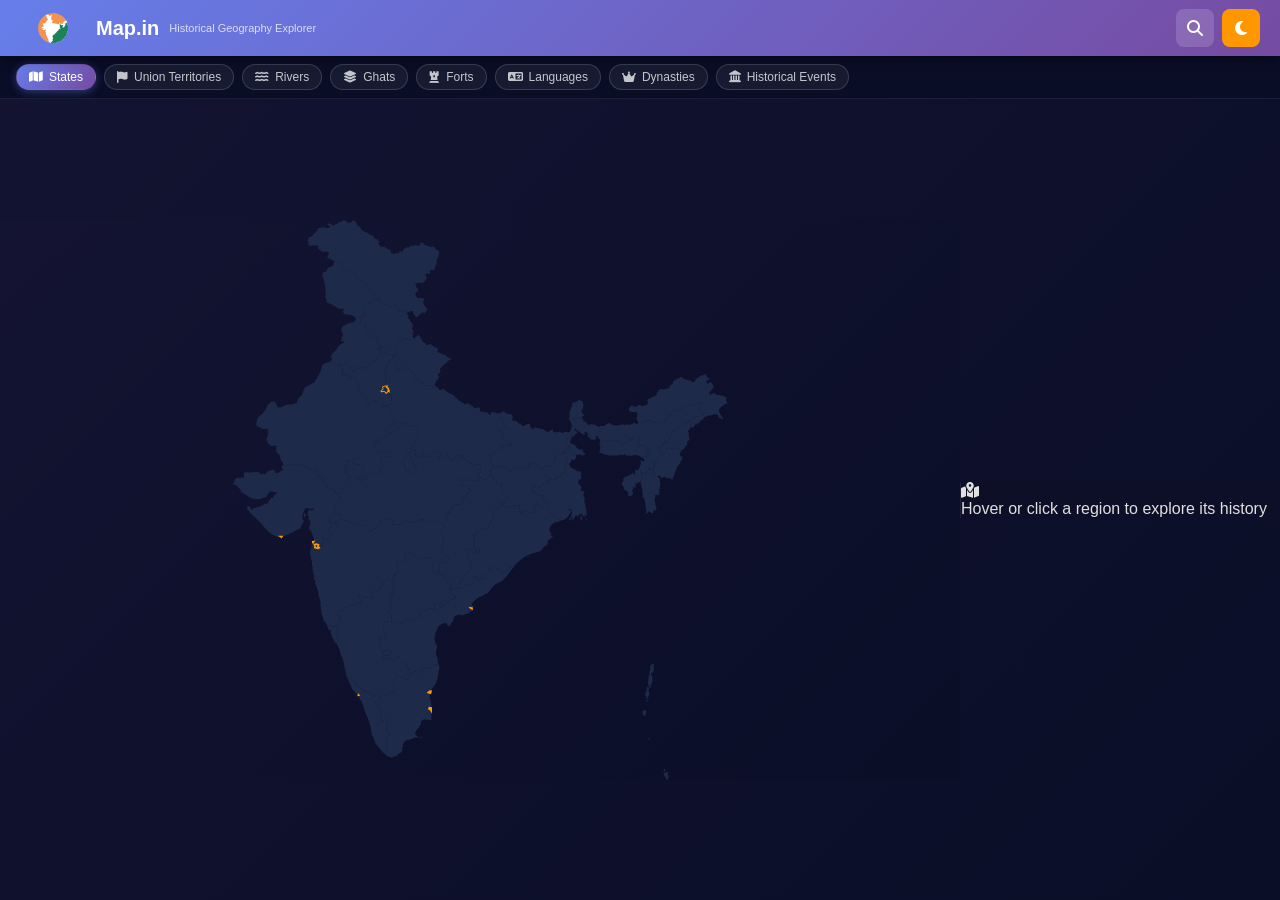
==== commit eda08991: "resizable information pannel and timeline removed" ====
--- a/index.html
+++ b/index.html
@@ -6,10 +6,10 @@
   <title>Map.in — Historical Geography Explorer</title>
   <link rel="stylesheet" href="https://cdnjs.cloudflare.com/ajax/libs/font-awesome/6.4.0/css/all.min.css">
   <link rel="stylesheet" href="style.css">
-  <link rel="stylesheet" href="components/timeline.css">
   <link rel="stylesheet" href="components/tags.css">
   <link rel="stylesheet" href="components/search.css">
   <link rel="stylesheet" href="components/rivers.css">
+  <link rel="stylesheet" href="components/overlays.css">
 </head>
 <body class="dark">
 
@@ -43,10 +43,8 @@
   <!-- ── MAIN LAYOUT ── -->
   <div class="app-body">
 
-    <!-- LEFT: Timeline — populated by components/timeline.js -->
-    <div id="standaloneTimeline"></div>
-
     <!-- CENTER: Map -->
+    <main class="map-area" id="mapArea">
     <main class="map-area" id="mapArea">
       <div class="map-loading" id="mapLoading"><i class="fas fa-spinner fa-spin"></i></div>
       <svg id="india-map" viewBox="0 0 432 488" preserveAspectRatio="xMidYMid meet">
@@ -97,9 +95,10 @@
 
     <!-- RIGHT: Information Panel -->
     <section class="side-panel" id="sidePanel">
+      <div class="panel-resize-handle" id="panelResizeHandle"></div>
       <div class="sp-placeholder" id="spPlaceholder">
-        <!-- <i class="fas fa-map-marked-alt"></i> -->
-        <!-- <p>Hover or click a region to explore its history</p> -->
+        <i class="fas fa-map-marked-alt"></i>
+        <p>Hover or click a region to explore its history</p>
       </div>
       <div class="sp-content hidden" id="spContent">
         <div class="sp-header">
@@ -112,7 +111,24 @@
         </div>
         <div class="sp-body">
           <p id="spDesc"></p>
-          <div id="spStats"></div>
+          <div class="sp-content-grid">
+            <div class="sp-stats-section">
+              <div id="spStats"></div>
+            </div>
+            <div class="sp-images-section">
+              <div class="image-slider" id="spImages">
+                <div class="image-placeholder">
+                  <i class="fas fa-image"></i>
+                  <span>No images available</span>
+                </div>
+              </div>
+              <div class="image-controls" id="imageControls" style="display: none;">
+                <button class="img-btn" id="prevImg"><i class="fas fa-chevron-left"></i></button>
+                <span class="img-counter" id="imgCounter">1 / 1</span>
+                <button class="img-btn" id="nextImg"><i class="fas fa-chevron-right"></i></button>
+              </div>
+            </div>
+          </div>
           <div id="spFacts"></div>
           <div id="spEvents"></div>
         </div>
@@ -126,20 +142,11 @@
   <script src="components/data-loader.js"></script>
   <!-- 1. Core data + map logic -->
   <script src="script.js"></script>
-  <!-- 2. Timeline-driven data engine -->
-  <script src="timeline-data.js"></script>
-  <!-- 3. Standalone components -->
-  <script src="components/timeline.js"></script>
+  <!-- 2. Standalone components -->
   <script src="components/tags.js"></script>
+  <script src="components/overlays.js"></script>
   <script src="components/search.js"></script>
   <script src="components/rivers.js"></script>
-  <!-- 4. Event bridges -->
-  <script>
-    // yearChanged → update map year filter + timeline engine
-    document.addEventListener('yearChanged', function (e) {
-      if (typeof setYear === 'function') setYear(e.detail);
-    });
-  </script>
 
 </body>
 </html>
--- a/style.css
+++ b/style.css
@@ -185,13 +185,6 @@
   min-height: 0;
 }
 
-/* ── TIMELINE PANEL (handled by components/timeline.js + timeline.css) ── */
-#standaloneTimeline {
-  flex-shrink: 0;
-  height: 100%;
-  overflow: hidden;
-}
-
 /* ── MAP AREA ── */
 .map-area {
   flex: 1;
@@ -234,6 +227,12 @@
 .state:hover, .state:focus { fill: #2ecc71 !important; stroke: #27ae60 !important; stroke-width: 2 !important; }
 .state.highlighted { fill: #f39c12 !important; stroke: #e67e22 !important; stroke-width: 2.5 !important; }
 .state.year-active  { fill: #5c6bc0 !important; stroke: #7986cb !important; stroke-width: 2 !important; }
+.state.state-locked { 
+  fill: #ff6b6b !important; 
+  stroke: #ff4757 !important; 
+  stroke-width: 3 !important;
+  filter: drop-shadow(0 0 8px rgba(255, 107, 107, 0.6)) !important;
+}
 
 body.light .state { fill: #c5cae9; stroke: #5c6bc0; }
 body.light .state:hover, body.light .state:focus { fill: #2ecc71 !important; }
@@ -242,13 +241,50 @@
 .fort-marker { fill: #e74c3c; stroke: #fff; stroke-width: 1; transition: r 0.2s; }
 .fort-marker:hover { r: 7; fill: #ff6b6b; }
 
-.river-label { fill: #3498db; font-size: 8px; font-weight: 600; }
+.river-label { fill: #3498db; font-size: 12px; font-weight: 600; }
+
+.event-marker { fill: #ff9800; stroke: #fff; stroke-width: 1; }
+.event-marker:hover { r: 6; fill: #ffb74d; }
+
+.event-label { fill: #ff9800; font-size: 11px; font-weight: 600; }
+
+.ut-label { fill: #9c27b0; font-size: 12px; font-weight: 700; }
+
+.language-label { fill: #4caf50; font-size: 10px; font-weight: 600; }
+
+.state-label { fill: #fff; font-size: 10px; font-weight: 600; text-anchor: middle; dominant-baseline: middle; }
+
+.ghat-label { fill: #e67e22; font-size: 14px; font-weight: 700; text-anchor: middle; }
+
+.fort-label { fill: #e74c3c; font-size: 9px; font-weight: 600; }
+
+.category-highlight { 
+  stroke: #00bcd4 !important; 
+  stroke-width: 3 !important; 
+  filter: brightness(1.2) !important;
+}
+
+.dynasty-highlight { 
+  stroke: #fff !important; 
+  stroke-width: 2 !important; 
+}
+
+.dynasty-selector:hover {
+  background: rgba(255,255,255,0.12) !important;
+  transform: translateY(-1px);
+}
+
+body.light .dynasty-selector:hover {
+  background: rgba(0,0,0,0.12) !important;
+}
 
 .map-tooltip { fill: #fff; font-size: 10px; background: #333; }
 
 /* ── SIDE PANEL ── */
 .side-panel {
-  width: 320px;
+  width: var(--panel-width, 320px);
+  min-width: 280px;
+  max-width: 50vw;
   flex-shrink: 0;
   background: rgba(15,15,40,0.92);
   backdrop-filter: blur(10px);
@@ -257,6 +293,30 @@
   position: relative;
   display: flex;
   flex-direction: column;
+}
+
+/* Resize handle for draggable edge */
+.panel-resize-handle {
+  position: absolute;
+  left: 0;
+  top: 0;
+  bottom: 0;
+  width: 4px;
+  cursor: col-resize;
+  background: rgba(0,188,212,0.5);
+  opacity: 0;
+  transition: opacity 0.2s;
+  z-index: 1000;
+}
+
+.panel-resize-handle:hover,
+.panel-resize-handle.dragging {
+  opacity: 1;
+  background: rgba(0,188,212,0.8);
+}
+
+.side-panel:hover .panel-resize-handle {
+  opacity: 0.3;
 }
 
 body.light .side-panel { background: rgba(232,234,246,0.95); border-left-color: rgba(0,0,0,0.1); }
@@ -355,25 +415,148 @@
   font-size: 14px; 
   color: #aaa; 
   line-height: 1.6; 
+  margin-bottom: 16px;
+}
+body.light #spDesc { color: #555; }
+
+.sp-content-grid {
+  display: flex;
+  flex-direction: column;
+  gap: 16px;
+  margin-bottom: 16px;
+}
+
+.sp-stats-section {
+  display: flex;
+  flex-direction: column;
+}
+
+.sp-images-section {
+  display: flex;
+  flex-direction: column;
+  gap: 8px;
+}
+
+.image-slider {
+  width: 100%;
+  height: 120px;
+  border-radius: 8px;
+  overflow: hidden;
+  position: relative;
+  background: rgba(255,255,255,0.05);
+  border: 1px solid rgba(255,255,255,0.1);
+}
+
+body.light .image-slider { 
+  background: rgba(0,0,0,0.05); 
+  border-color: rgba(0,0,0,0.1);
+}
+
+.image-placeholder {
+  display: flex;
+  flex-direction: column;
+  align-items: center;
+  justify-content: center;
+  height: 100%;
+  color: #666;
+  font-size: 12px;
+  text-align: center;
+  padding: 16px;
+}
+
+.image-placeholder i {
+  font-size: 28px;
   margin-bottom: 8px;
-}
-body.light #spDesc { color: #555; }
+  color: #888;
+}
+
+.image-placeholder small {
+  font-size: 10px;
+  color: #999;
+  margin-top: 4px;
+}
+
+.image-slide {
+  width: 100%;
+  height: 100%;
+  object-fit: cover;
+  position: absolute;
+  top: 0;
+  left: 0;
+  opacity: 0;
+  transition: opacity 0.3s ease;
+}
+
+.image-slide.active {
+  opacity: 1;
+}
+
+.image-controls {
+  display: flex;
+  align-items: center;
+  justify-content: space-between;
+  gap: 8px;
+}
+
+.img-btn {
+  background: rgba(255,255,255,0.1);
+  border: none;
+  color: #fff;
+  width: 28px;
+  height: 28px;
+  border-radius: 6px;
+  cursor: pointer;
+  display: flex;
+  align-items: center;
+  justify-content: center;
+  font-size: 12px;
+  transition: background 0.2s;
+}
+
+.img-btn:hover {
+  background: rgba(255,255,255,0.2);
+}
+
+.img-btn:disabled {
+  opacity: 0.5;
+  cursor: not-allowed;
+}
+
+body.light .img-btn {
+  background: rgba(0,0,0,0.1);
+  color: #333;
+}
+
+body.light .img-btn:hover {
+  background: rgba(0,0,0,0.2);
+}
+
+.img-counter {
+  font-size: 11px;
+  color: #888;
+  flex: 1;
+  text-align: center;
+}
 
 .stats-grid {
-  display: grid;
-  grid-template-columns: 1fr 1fr;
-  gap: 12px;
-  margin-bottom: 8px;
+  display: flex;
+  flex-direction: column;
+  gap: 8px;
+  max-height: 120px;
+  overflow-y: auto;
+  scrollbar-width: thin;
+  scrollbar-color: #333 transparent;
 }
 
 .stat-item {
   display: flex;
   align-items: center;
-  gap: 10px;
+  gap: 8px;
   background: rgba(255,255,255,0.05);
-  border-radius: 10px;
-  padding: 12px;
+  border-radius: 6px;
+  padding: 8px 10px;
   transition: background 0.2s;
+  min-height: 44px;
 }
 
 .stat-item:hover {
--- a/components/overlays.css
+++ b/components/overlays.css
@@ -0,0 +1,199 @@
+/* components/overlays.css */
+/* Styles for all map overlays and category-specific highlights */
+
+/* State highlighting */
+.category-highlight { 
+  stroke: #00BCD4 !important; 
+  stroke-width: 2px !important; 
+  filter: brightness(1.1) !important;
+}
+
+/* Union Territory highlighting */
+.ut-highlight {
+  stroke: #9C27B0 !important;
+  stroke-width: 3px !important;
+  fill: #E1BEE7 !important;
+  opacity: 0.8 !important;
+}
+
+/* Language highlighting */
+.language-highlight {
+  stroke: #FFF !important;
+  stroke-width: 1.5px !important;
+}
+
+/* Dynasty highlighting */
+.dynasty-highlight {
+  stroke: #FFF !important;
+  stroke-width: 2px !important;
+}
+
+/* Text labels */
+.overlay-label {
+  font-family: 'Segoe UI', sans-serif;
+  font-weight: 600;
+  pointer-events: all;
+  user-select: none;
+}
+
+.state-label {
+  font-size: 12px;
+  fill: #00BCD4;
+  text-shadow: 1px 1px 2px rgba(0,0,0,0.8);
+}
+
+.ut-label {
+  font-size: 13px;
+  fill: #9C27B0;
+  font-weight: 700;
+  text-shadow: 1px 1px 2px rgba(0,0,0,0.8);
+}
+
+.river-label {
+  font-size: 11px;
+  fill: #2196F3;
+  font-weight: 600;
+  text-shadow: 1px 1px 2px rgba(0,0,0,0.8);
+}
+
+.ghat-label {
+  font-size: 16px;
+  fill: #4CAF50;
+  font-weight: 700;
+  text-shadow: 2px 2px 3px rgba(0,0,0,0.8);
+}
+
+.fort-label {
+  font-size: 10px;
+  fill: #F44336;
+  font-weight: 600;
+  text-shadow: 1px 1px 2px rgba(0,0,0,0.8);
+}
+
+.language-label {
+  font-size: 11px;
+  fill: #FFF;
+  font-weight: 700;
+  text-shadow: 1px 1px 3px rgba(0,0,0,0.9);
+}
+
+.event-label {
+  font-size: 10px;
+  fill: #FF9800;
+  font-weight: 600;
+  text-shadow: 1px 1px 2px rgba(0,0,0,0.8);
+}
+
+/* Markers */
+.overlay-marker {
+  cursor: pointer;
+  transition: all 0.2s ease;
+}
+
+.fort-marker {
+  fill: #F44336;
+  stroke: #FFF;
+  stroke-width: 1px;
+}
+
+.fort-marker:hover {
+  r: 6;
+  fill: #FF6B6B;
+}
+
+.event-marker {
+  fill: #FF9800;
+  stroke: #FFF;
+  stroke-width: 1px;
+}
+
+.event-marker:hover {
+  r: 6;
+  fill: #FFB74D;
+}
+
+.ghat-marker {
+  fill: #4CAF50;
+  stroke: #FFF;
+  stroke-width: 1px;
+}
+
+.ghat-marker:hover {
+  r: 6;
+  fill: #66BB6A;
+}
+
+/* Dynasty and Event selection UI */
+.dynasty-item, .event-item {
+  transition: all 0.2s ease;
+  border: 2px solid transparent !important;
+}
+
+.dynasty-item:hover, .event-item:hover {
+  background: rgba(255,255,255,0.1) !important;
+  transform: translateY(-1px);
+}
+
+.dynasty-item.active, .event-item.active {
+  background: rgba(255,255,255,0.15) !important;
+  box-shadow: 0 2px 8px rgba(0,0,0,0.3);
+}
+
+/* Label hover effects */
+.overlay-label:hover {
+  transform: scale(1.1);
+  filter: brightness(1.2);
+}
+
+/* Light theme adjustments */
+body.light .state-label { fill: #006064; }
+body.light .ut-label { fill: #4A148C; }
+body.light .river-label { fill: #0D47A1; }
+body.light .ghat-label { fill: #1B5E20; }
+body.light .fort-label { fill: #B71C1C; }
+body.light .event-label { fill: #E65100; }
+body.light .language-label { 
+  fill: #000; 
+  text-shadow: 1px 1px 2px rgba(255,255,255,0.8);
+}
+
+/* Responsive label sizes */
+@media (max-width: 768px) {
+  .state-label { font-size: 6px; }
+  .ut-label { font-size: 7px; }
+  .river-label { font-size: 5px; }
+  .fort-label { font-size: 5px; }
+  .language-label { font-size: 6px; }
+  .event-label { font-size: 5px; }
+}
+
+/* Animation for appearing overlays */
+.overlay-marker, .overlay-label {
+  animation: fadeInScale 0.3s ease-out;
+}
+
+@keyframes fadeInScale {
+  from {
+    opacity: 0;
+    transform: scale(0.8);
+  }
+  to {
+    opacity: 1;
+    transform: scale(1);
+  }
+}
+
+/* Ensure overlays appear above states */
+.overlay-marker, .overlay-label {
+  z-index: 100;
+}
+
+/* State interaction disabled for non-states categories */
+.states-disabled .state {
+  pointer-events: none !important;
+}
+
+.states-disabled .state:hover {
+  fill: inherit !important;
+  stroke: inherit !important;
+}
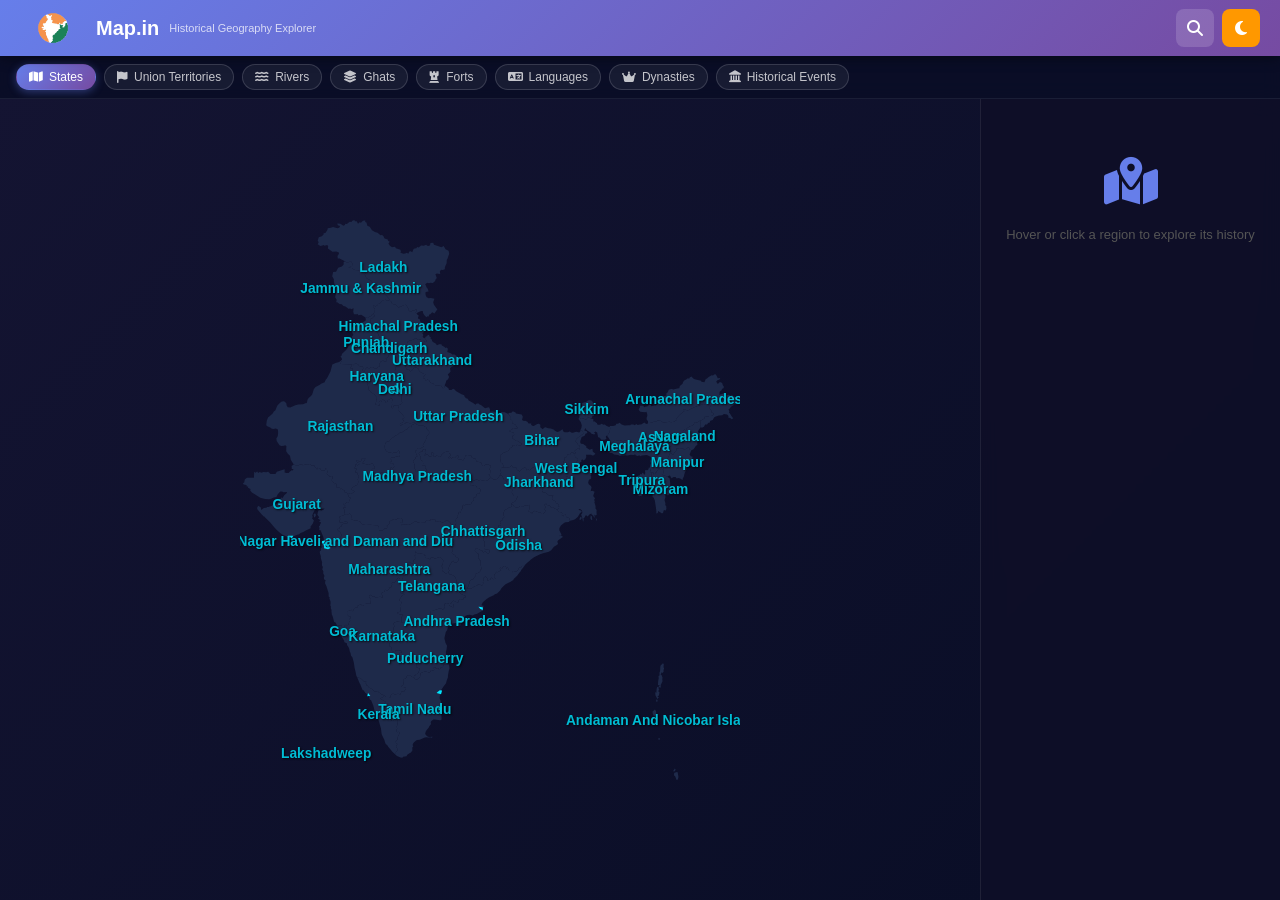
==== commit 8469c8c6: "README.md file added" ====
--- a/index.html
+++ b/index.html
@@ -8,7 +8,6 @@
   <link rel="stylesheet" href="style.css">
   <link rel="stylesheet" href="components/tags.css">
   <link rel="stylesheet" href="components/search.css">
-  <link rel="stylesheet" href="components/rivers.css">
   <link rel="stylesheet" href="components/overlays.css">
 </head>
 <body class="dark">
@@ -142,11 +141,20 @@
   <script src="components/data-loader.js"></script>
   <!-- 1. Core data + map logic -->
   <script src="script.js"></script>
-  <!-- 2. Standalone components -->
+  <!-- 2. Timeline-driven data engine -->
+  <script src="timeline-data.js"></script>
+  <!-- 3. Standalone components -->
+  <script src="components/timeline.js"></script>
   <script src="components/tags.js"></script>
+  <script src="components/search.js"></script>
   <script src="components/overlays.js"></script>
-  <script src="components/search.js"></script>
-  <script src="components/rivers.js"></script>
+  <!-- 4. Event bridges -->
+  <script>
+    // yearChanged → update map year filter + timeline engine
+    document.addEventListener('yearChanged', function (e) {
+      if (typeof setYear === 'function') setYear(e.detail);
+    });
+  </script>
 
 </body>
 </html>
--- a/style.css
+++ b/style.css
@@ -181,20 +181,28 @@
 .app-body {
   display: flex;
   flex: 1;
+  min-height: 0;
   overflow: hidden;
-  min-height: 0;
+}
+
+/* ── TIMELINE PANEL (handled by components/timeline.js + timeline.css) ── */
+#standaloneTimeline {
+  flex-shrink: 0;
+  height: 100%;
+  overflow: hidden;
 }
 
 /* ── MAP AREA ── */
 .map-area {
   flex: 1;
+  min-width: 0;
   display: flex;
   align-items: center;
   justify-content: center;
   background: linear-gradient(135deg, rgba(20,20,50,0.9), rgba(10,14,39,0.95));
   position: relative;
   overflow: hidden;
-  min-width: 0;
+  height: 100%;
 }
 
 body.light .map-area { background: linear-gradient(135deg, rgba(232,234,246,0.9), rgba(200,210,240,0.9)); }
@@ -218,7 +226,7 @@
 /* ── STATE PATHS ── */
 .state {
   fill: #1e2a4a;
-  stroke: #ff9800;
+  stroke: #00e5ff;
   stroke-width: 1.5;
   cursor: pointer;
   transition: fill 0.2s, opacity 0.3s, filter 0.3s;
@@ -234,14 +242,73 @@
   filter: drop-shadow(0 0 8px rgba(255, 107, 107, 0.6)) !important;
 }
 
-body.light .state { fill: #c5cae9; stroke: #5c6bc0; }
+/* Disable hover effects for non-states categories */
+.state.no-hover:hover,
+.state.no-hover:focus {
+  fill: inherit !important;
+  stroke: inherit !important;
+  stroke-width: inherit !important;
+}
+
+body.light .state { fill: #c5cae9; stroke: #3f51b5; }
 body.light .state:hover, body.light .state:focus { fill: #2ecc71 !important; }
+body.light .state.no-hover:hover,
+body.light .state.no-hover:focus {
+  fill: inherit !important;
+  stroke: inherit !important;
+  stroke-width: inherit !important;
+}
 
 /* Overlay markers */
 .fort-marker { fill: #e74c3c; stroke: #fff; stroke-width: 1; transition: r 0.2s; }
 .fort-marker:hover { r: 7; fill: #ff6b6b; }
 
-.river-label { fill: #3498db; font-size: 12px; font-weight: 600; }
+.river-path {
+  fill: none;
+  stroke-dasharray: none;
+  stroke-linecap: round;
+  stroke-linejoin: round;
+  cursor: pointer;
+  transition: stroke-width 0.2s, filter 0.2s;
+}
+.river-path:hover {
+  filter: drop-shadow(0 0 4px #56ccf2);
+  stroke-width: 4 !important;
+}
+.river-label {
+  fill: #56ccf2;
+  font-size: 10px;
+  font-weight: 700;
+  pointer-events: none;
+  text-shadow: 0 1px 3px rgba(0,0,0,0.9);
+}
+/* River list in side panel */
+.river-list-item {
+  display: flex;
+  align-items: center;
+  gap: 8px;
+  padding: 10px 12px;
+  border-radius: 8px;
+  border: 1px solid rgba(52,152,219,0.3);
+  background: rgba(52,152,219,0.07);
+  cursor: pointer;
+  margin-bottom: 6px;
+  transition: background 0.2s, border-color 0.2s;
+}
+.river-list-item:hover {
+  background: rgba(52,152,219,0.18);
+  border-color: rgba(52,152,219,0.6);
+}
+.river-dot {
+  width: 10px; height: 10px;
+  border-radius: 50%;
+  flex-shrink: 0;
+  background: #3498db;
+}
+.river-list-name { font-size: 13px; font-weight: 600; color: #e0e0e0; flex: 1; }
+.river-list-type  { font-size: 11px; color: #3498db; flex-shrink: 0; }
+body.light .river-list-name { color: #1a1a2e; }
+body.light .river-list-item { background: rgba(52,152,219,0.06); border-color: rgba(52,152,219,0.2); }
 
 .event-marker { fill: #ff9800; stroke: #fff; stroke-width: 1; }
 .event-marker:hover { r: 6; fill: #ffb74d; }
@@ -252,7 +319,10 @@
 
 .language-label { fill: #4caf50; font-size: 10px; font-weight: 600; }
 
-.state-label { fill: #fff; font-size: 10px; font-weight: 600; text-anchor: middle; dominant-baseline: middle; }
+.state.states-overlay {
+  stroke: #00e5ff !important;
+  stroke-width: 2px !important;
+}
 
 .ghat-label { fill: #e67e22; font-size: 14px; font-weight: 700; text-anchor: middle; }
 
@@ -282,65 +352,85 @@
 
 /* ── SIDE PANEL ── */
 .side-panel {
-  width: var(--panel-width, 320px);
-  min-width: 280px;
-  max-width: 50vw;
-  flex-shrink: 0;
+  flex-shrink: 0;
+  width: 300px;
+  min-width: 260px;
+  max-width: 600px;
   background: rgba(15,15,40,0.92);
   backdrop-filter: blur(10px);
   border-left: 1px solid rgba(255,255,255,0.08);
-  overflow: hidden;
+  overflow-y: auto;
+  overflow-x: hidden;
   position: relative;
-  display: flex;
-  flex-direction: column;
-}
-
-/* Resize handle for draggable edge */
+  align-self: stretch;
+  display: flex;
+  flex-direction: column;
+  transition: width 0.05s;
+}
+
+/* Scrollbar styling for side panel */
+.side-panel::-webkit-scrollbar {
+  width: 6px;
+}
+
+.side-panel::-webkit-scrollbar-track {
+  background: rgba(255,255,255,0.05);
+}
+
+.side-panel::-webkit-scrollbar-thumb {
+  background: rgba(255,255,255,0.3);
+  border-radius: 3px;
+}
+
+.side-panel::-webkit-scrollbar-thumb:hover {
+  background: rgba(255,255,255,0.5);
+}
+
+/* Resize handle */
 .panel-resize-handle {
   position: absolute;
   left: 0;
   top: 0;
   bottom: 0;
-  width: 4px;
+  width: 6px;
   cursor: col-resize;
-  background: rgba(0,188,212,0.5);
+  background: rgba(102,126,234,0.3);
   opacity: 0;
-  transition: opacity 0.2s;
+  transition: opacity 0.2s, background 0.2s;
   z-index: 1000;
 }
+
+.side-panel:hover .panel-resize-handle { opacity: 1; }
 
 .panel-resize-handle:hover,
 .panel-resize-handle.dragging {
   opacity: 1;
-  background: rgba(0,188,212,0.8);
-}
-
-.side-panel:hover .panel-resize-handle {
-  opacity: 0.3;
+  background: rgba(102,126,234,0.9);
+  width: 6px;
 }
 
 body.light .side-panel { background: rgba(232,234,246,0.95); border-left-color: rgba(0,0,0,0.1); }
-/*
 .sp-placeholder {
-   display: flex;
+  display: flex;
   flex-direction: column;
   align-items: center;
   justify-content: center;
   gap: 12px;
-  height: 100%;
+  min-height: 200px;
   color: #555;
   font-size: 13px;
   text-align: center;
-  padding: 20px;
-}
-
-.sp-placeholder i { font-size: 48px; color: #667eea; margin-bottom: 10px; } */
+  padding: 40px 20px;
+}
+
+.sp-placeholder i { font-size: 48px; color: #667eea; margin-bottom: 10px; }
+
+.sp-placeholder.hidden { display: none; }
 
 .sp-content { 
-  height: 100%; 
   display: flex; 
   flex-direction: column;
-  overflow: hidden;
+  flex: 1;
 }
 .sp-content.hidden { display: none; }
 
@@ -401,14 +491,10 @@
 }
 
 .sp-body {
-  flex: 1;
-  overflow-y: auto;
   padding: 16px;
   display: flex;
   flex-direction: column;
-  gap: 20px;
-  scrollbar-width: thin;
-  scrollbar-color: #333 transparent;
+  gap: 16px;
 }
 
 #spDesc { 
@@ -542,10 +628,6 @@
   display: flex;
   flex-direction: column;
   gap: 8px;
-  max-height: 120px;
-  overflow-y: auto;
-  scrollbar-width: thin;
-  scrollbar-color: #333 transparent;
 }
 
 .stat-item {
@@ -649,3 +731,58 @@
   line-height: 1.5;
 }
 body.light .ev-text { color: #444; }
+
+/* ── UT List ── */
+.ut-list-item {
+  display: flex;
+  align-items: center;
+  gap: 8px;
+  padding: 10px 12px;
+  border-radius: 8px;
+  border: 1px solid rgba(156,39,176,0.3);
+  background: rgba(156,39,176,0.07);
+  cursor: pointer;
+  margin-bottom: 6px;
+  transition: background 0.2s, border-color 0.2s;
+}
+.ut-list-item:hover {
+  background: rgba(156,39,176,0.18);
+  border-color: rgba(156,39,176,0.6);
+}
+.ut-pin-icon {
+  width: 12px; height: 12px;
+  border-radius: 50% 50% 50% 0;
+  transform: rotate(-45deg);
+  flex-shrink: 0;
+  display: inline-block;
+  border: 1.5px solid rgba(255,255,255,0.4);
+}
+.ut-list-name { font-size: 13px; font-weight: 600; color: #e0e0e0; flex: 1; }
+.ut-list-capital { font-size: 11px; color: #9c27b0; flex-shrink: 0; }
+body.light .ut-list-name { color: #1a1a2e; }
+body.light .ut-list-item { background: rgba(156,39,176,0.06); border-color: rgba(156,39,176,0.2); }
+
+.ut-back-btn {
+  display: flex;
+  align-items: center;
+  gap: 6px;
+  background: rgba(102,126,234,0.15);
+  border: 1px solid rgba(102,126,234,0.4);
+  color: #667eea;
+  font-size: 12px;
+  padding: 6px 12px;
+  border-radius: 6px;
+  cursor: pointer;
+  margin-bottom: 12px;
+  transition: background 0.2s;
+  width: 100%;
+}
+.ut-back-btn:hover { background: rgba(102,126,234,0.28); }
+
+/* ── UT map pin labels ── */
+.ut-pin-label {
+  font-size: 8px;
+  font-weight: 700;
+  pointer-events: none;
+  text-shadow: 0 1px 3px rgba(0,0,0,0.8);
+}
--- a/components/overlays.css
+++ b/components/overlays.css
@@ -123,18 +123,18 @@
   fill: #66BB6A;
 }
 
-/* Dynasty and Event selection UI */
-.dynasty-item, .event-item {
+/* Dynasty selection UI */
+.dynasty-item {
   transition: all 0.2s ease;
   border: 2px solid transparent !important;
 }
 
-.dynasty-item:hover, .event-item:hover {
+.dynasty-item:hover {
   background: rgba(255,255,255,0.1) !important;
   transform: translateY(-1px);
 }
 
-.dynasty-item.active, .event-item.active {
+.dynasty-item.active {
   background: rgba(255,255,255,0.15) !important;
   box-shadow: 0 2px 8px rgba(0,0,0,0.3);
 }
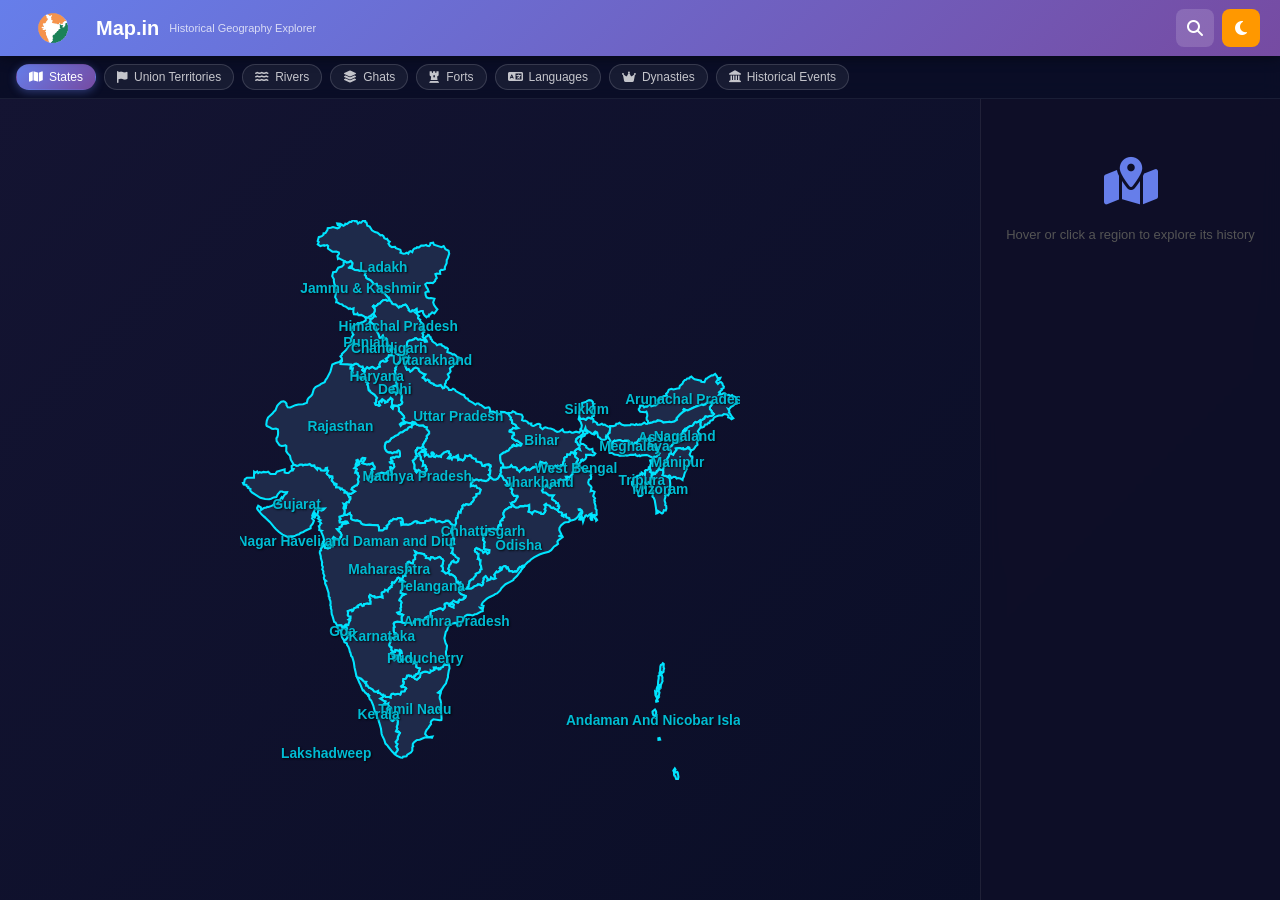
==== commit 98faf253: "State Borders" ====
--- a/index.html
+++ b/index.html
@@ -47,7 +47,7 @@
     <main class="map-area" id="mapArea">
       <div class="map-loading" id="mapLoading"><i class="fas fa-spinner fa-spin"></i></div>
       <svg id="india-map" viewBox="0 0 432 488" preserveAspectRatio="xMidYMid meet">
-        <g class="regions" id="mapRegions">
+   <g class="regions" id="mapRegions">
            
     
           <path d="M368.5922718803613,239.9883983544513L368.9295172138229,241.23970066169045L368.2100605024375,243.4989926765191L368.165094457976,244.7482716429098L368.8845511693612,246.741254343901L368.72717001374576,248.51370578623175L369.5590418362849,249.25727282871833L369.71642299190034,251.5956918893612L369.1543474361306,253.1459951051233L367.535569835514,252.81855613663242L366.77114707966734,255.15323861573285L365.89430921266626,255.74197982002136L364.65774298997303,255.00057679457007L362.45440681135574,253.60432896332463L362.20709356681687,255.37130891461868L360.9030782774312,255.82918761626541L360.9930103663546,254.04074999855038L360.633282010662,250.8966101966913L359.576579965815,244.22234675038993L358.67725907658337,242.0734999593161L357.55310796504386,241.10801876359346L357.8453872540442,239.17576064138086L357.1708965871205,236.29610911790297L358.00276840965967,235.83412491994062L357.4406928538899,234.93186712868714L356.09171152004274,229.7970982469957L355.9792964088888,228.45073327985256L355.86688129773506,227.0593156758572L356.8561342758894,225.44587649969725L356.67627009804323,223.2115153828487L356.9460663648126,221.10768206720206L356.42895685350436,220.11037835966232L358.2950476986598,220.02170568994188L358.49739489873696,221.572924919763L359.9138252992768,221.196307865403L360.1836215660462,220.06604250396128L361.0829424552776,219.93302918637352L361.28528965535475,218.71333787437902L362.2295765890476,218.358382012636L363.2862786338949,215.7831025955789L363.84835418966463,217.29314401206744L365.2647845902043,217.75925407821552L366.92852823528256,217.40413226614857L367.1308754353597,220.28771220215162L366.43390174620527,222.19308523570663L369.8288381030543,223.30005079705575L370.503328769978,223.7205422561999L372.6167328596723,225.24687267504459L373.0663933042879,229.6867729644013L373.0214272598264,231.64969837594663L372.5268007707491,232.13463422627513L372.70666494859506,233.8750788802319L372.05465730390233,234.7997973266829L372.54928379297985,236.56005520728655L372.00969125944084,238.91213654592013L371.20030245913244,240.0103572813149L369.67145694743886,239.1977278572828Z" stroke-width="1.8" stroke-opacity="0" fill="#fff0e1" stroke="#f5c9b4" id="Mizoram" class="state" pointer-events="all" style="cursor: pointer;"></path>
--- a/style.css
+++ b/style.css
@@ -34,9 +34,13 @@
   align-items: center;
   gap: 10px;
   flex-shrink: 0;
-}
-
-
+  cursor: pointer;
+  transition: opacity 0.2s ease;
+}
+
+.navbar-brand:hover {
+  opacity: 0.8;
+}
 
 .navbar-title {
   font-size: 20px;
@@ -228,19 +232,41 @@
   fill: #1e2a4a;
   stroke: #00e5ff;
   stroke-width: 1.5;
+  stroke-opacity: 0;
   cursor: pointer;
   transition: fill 0.2s, opacity 0.3s, filter 0.3s;
 }
 
-.state:hover, .state:focus { fill: #2ecc71 !important; stroke: #27ae60 !important; stroke-width: 2 !important; }
-.state.highlighted { fill: #f39c12 !important; stroke: #e67e22 !important; stroke-width: 2.5 !important; }
-.state.year-active  { fill: #5c6bc0 !important; stroke: #7986cb !important; stroke-width: 2 !important; }
-.state.state-locked { 
+/* State borders for landing page and states tag */
+.state.show-borders {
+  stroke: #00e5ff !important;
+  stroke-width: 1.8 !important;
+  stroke-opacity: 1 !important;
+}
+
+body.light .state.show-borders {
+  stroke: #3f51b5 !important;
+  stroke-width: 1.8 !important;
+  stroke-opacity: 1 !important;
+}
+
+.state.show-borders:hover, .state.show-borders:focus { fill: #2ecc71 !important; stroke: #27ae60 !important; stroke-width: 2 !important; stroke-opacity: 1 !important; }
+.state:hover:not(.show-borders), .state:focus:not(.show-borders) { fill: #2ecc71 !important; stroke-opacity: 0 !important; }
+
+.state.highlighted { fill: #f39c12 !important; stroke: #e67e22 !important; stroke-width: 2.5 !important; stroke-opacity: 0; }
+.state.highlighted.show-borders { stroke-opacity: 1 !important; }
+
+.state.year-active  { fill: #5c6bc0 !important; stroke: #7986cb !important; stroke-width: 2 !important; stroke-opacity: 0; }
+.state.year-active.show-borders { stroke-opacity: 1 !important; }
+
+.state.state-locked {
   fill: #ff6b6b !important; 
   stroke: #ff4757 !important; 
   stroke-width: 3 !important;
+  stroke-opacity: 0;
   filter: drop-shadow(0 0 8px rgba(255, 107, 107, 0.6)) !important;
 }
+.state.state-locked.show-borders { stroke-opacity: 1 !important; }
 
 /* Disable hover effects for non-states categories */
 .state.no-hover:hover,
@@ -250,8 +276,9 @@
   stroke-width: inherit !important;
 }
 
-body.light .state { fill: #c5cae9; stroke: #3f51b5; }
-body.light .state:hover, body.light .state:focus { fill: #2ecc71 !important; }
+body.light .state { fill: #c5cae9; stroke: #3f51b5; stroke-opacity: 0; }
+body.light .state.show-borders:hover, body.light .state.show-borders:focus { fill: #2ecc71 !important; stroke-opacity: 1 !important; }
+body.light .state:hover:not(.show-borders), body.light .state:focus:not(.show-borders) { fill: #2ecc71 !important; stroke-opacity: 0 !important; }
 body.light .state.no-hover:hover,
 body.light .state.no-hover:focus {
   fill: inherit !important;
@@ -322,6 +349,7 @@
 .state.states-overlay {
   stroke: #00e5ff !important;
   stroke-width: 2px !important;
+  stroke-opacity: 1 !important;
 }
 
 .ghat-label { fill: #e67e22; font-size: 14px; font-weight: 700; text-anchor: middle; }
